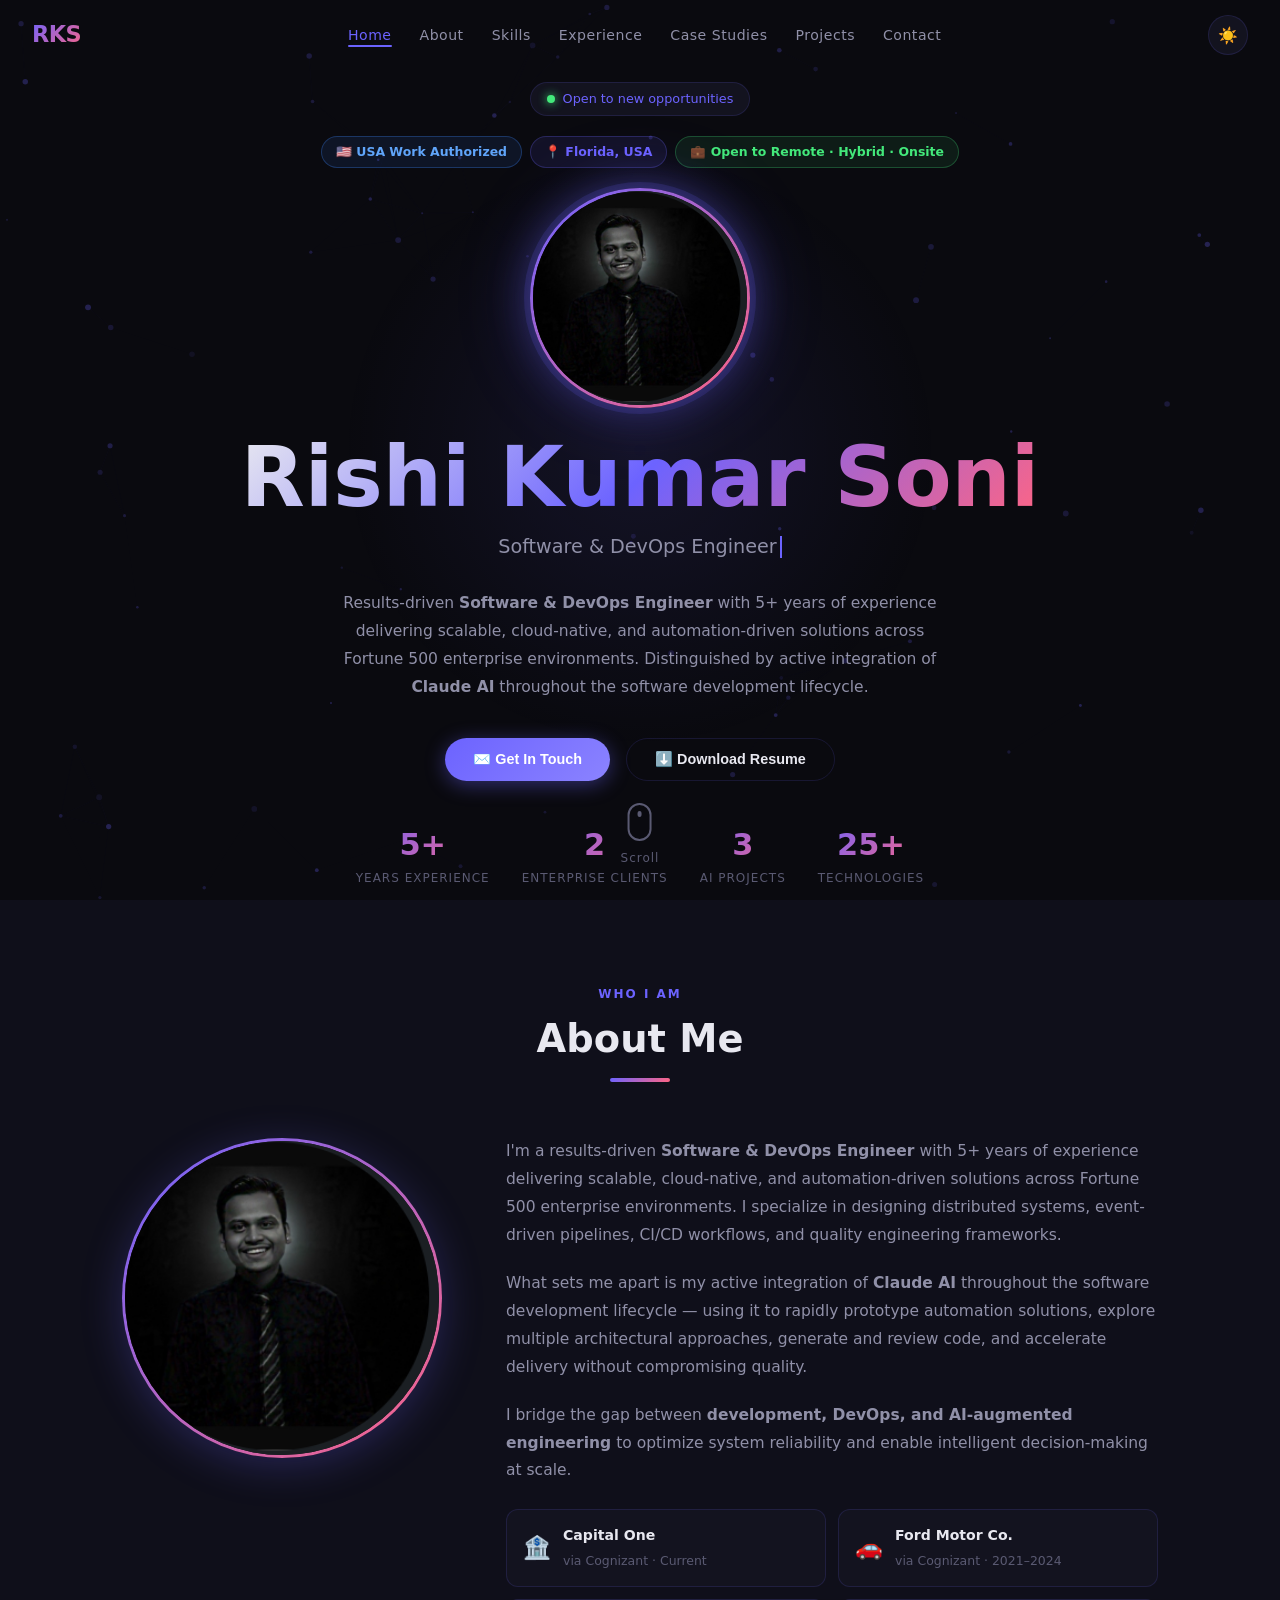
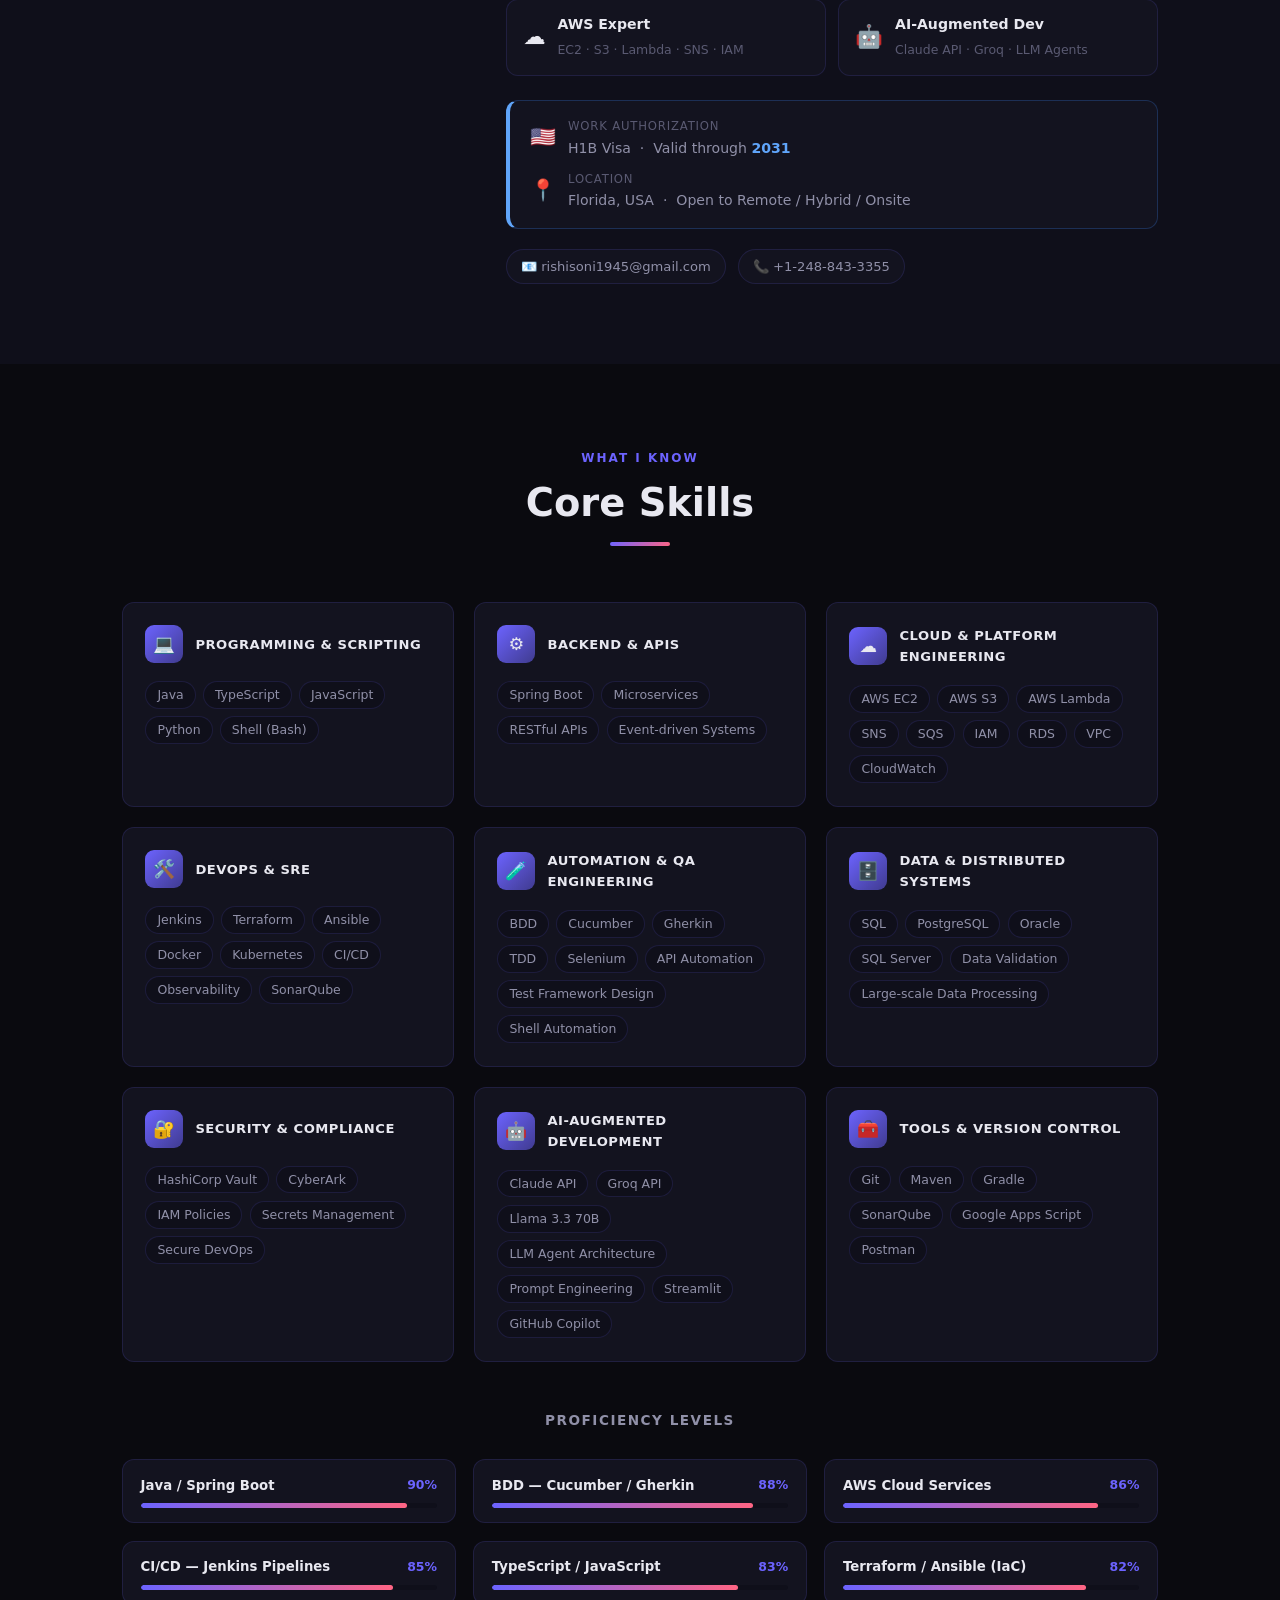
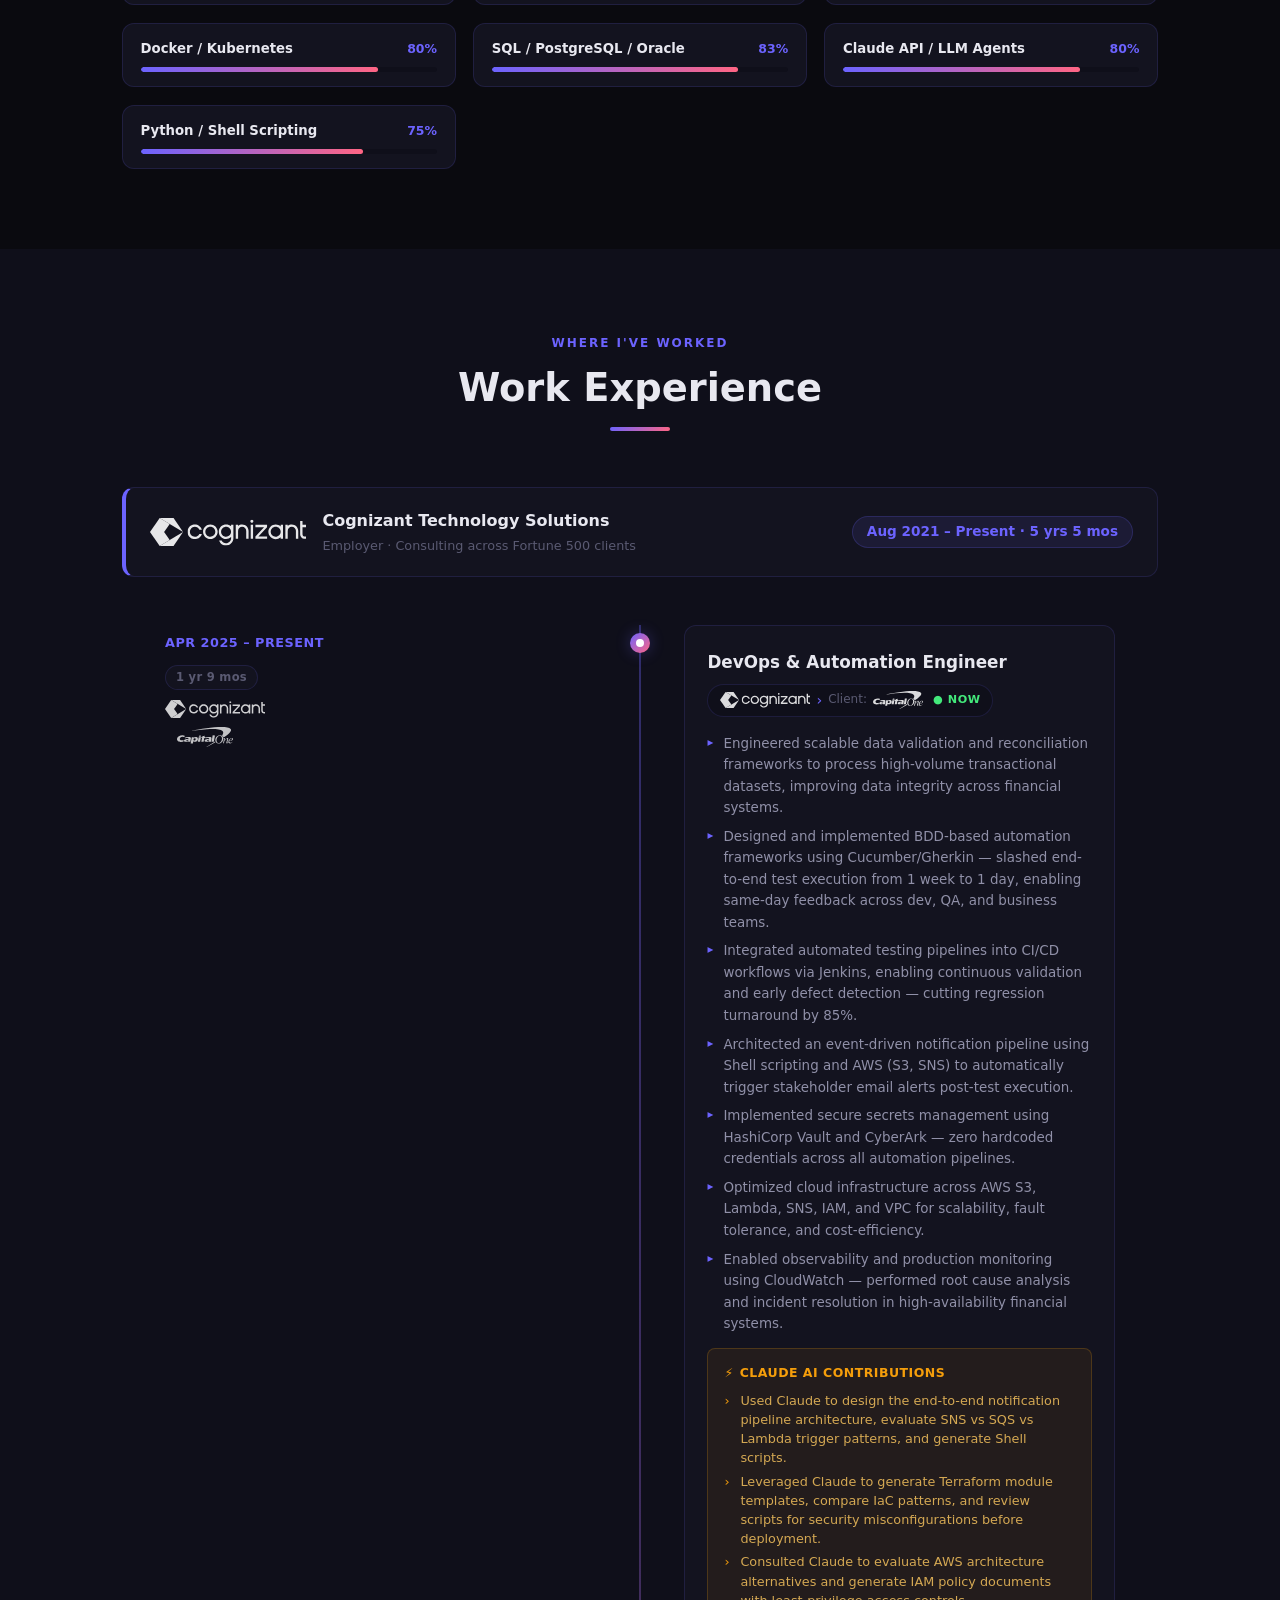
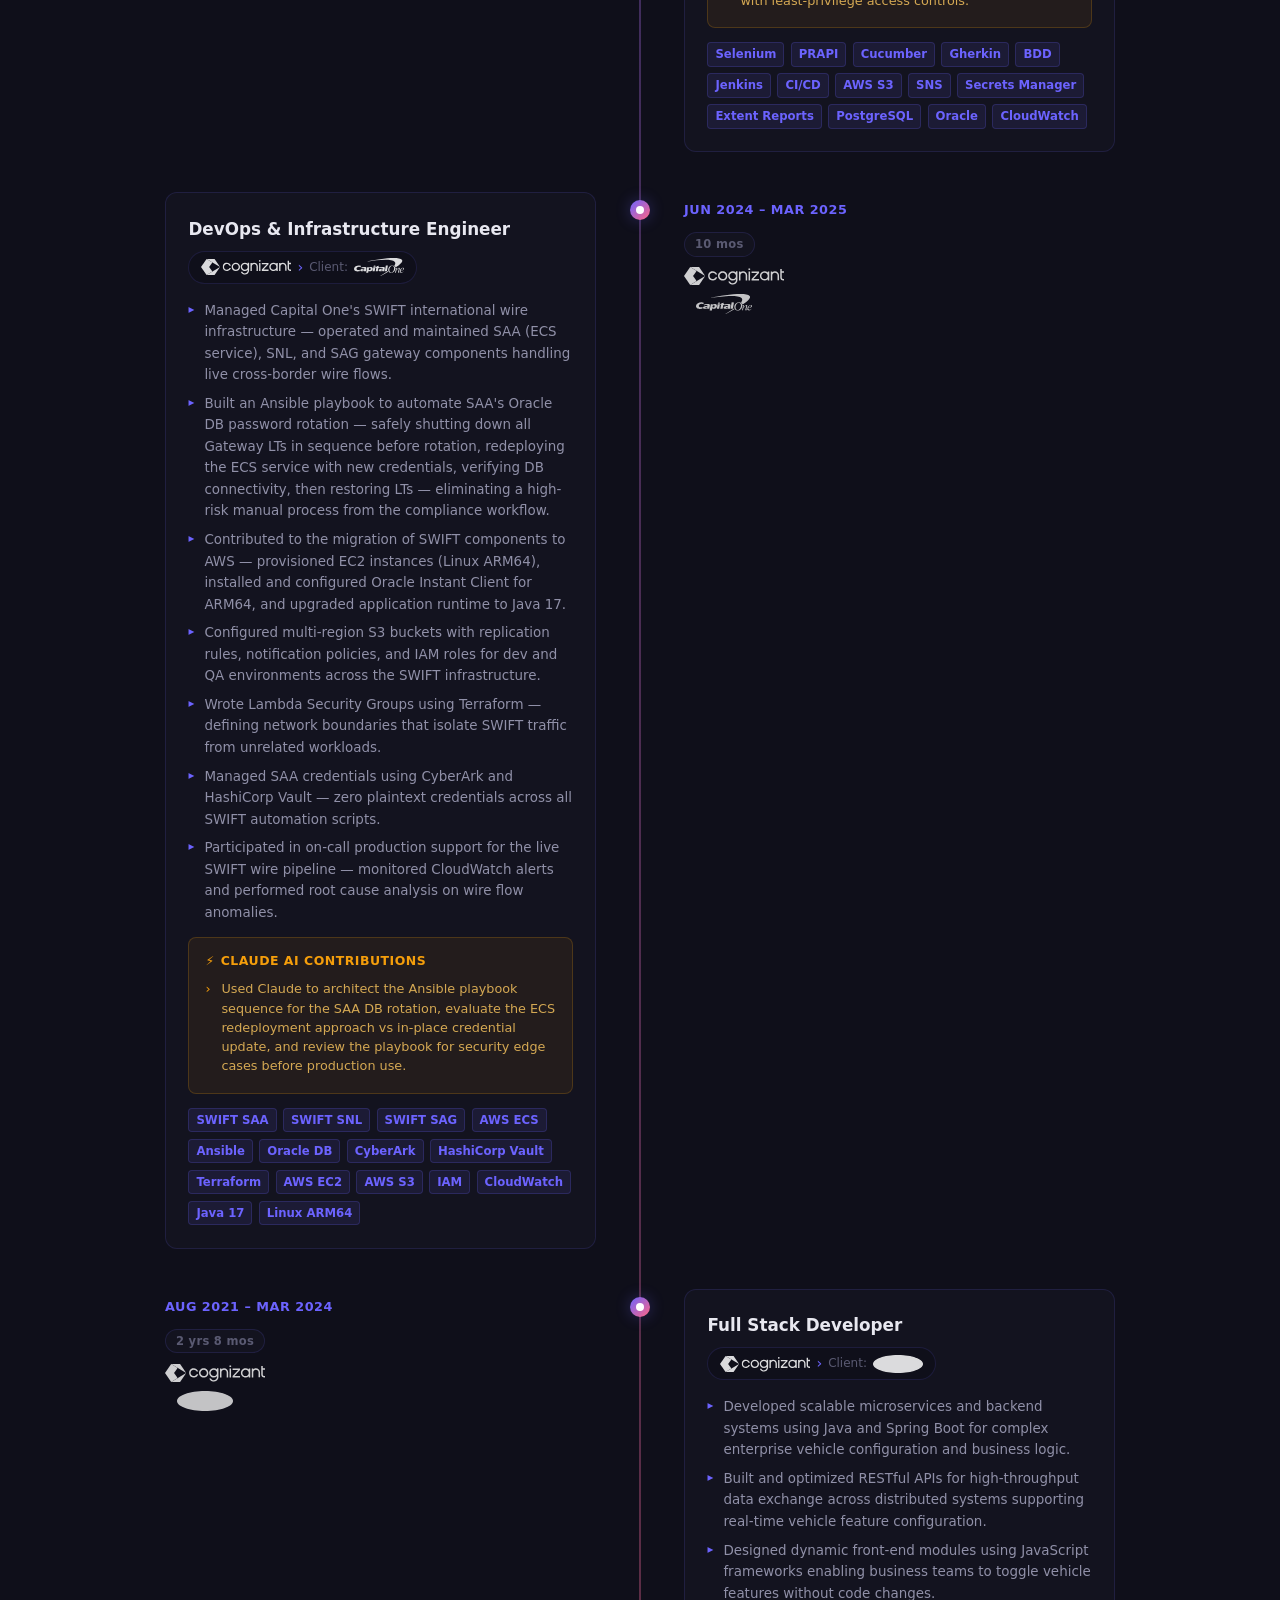
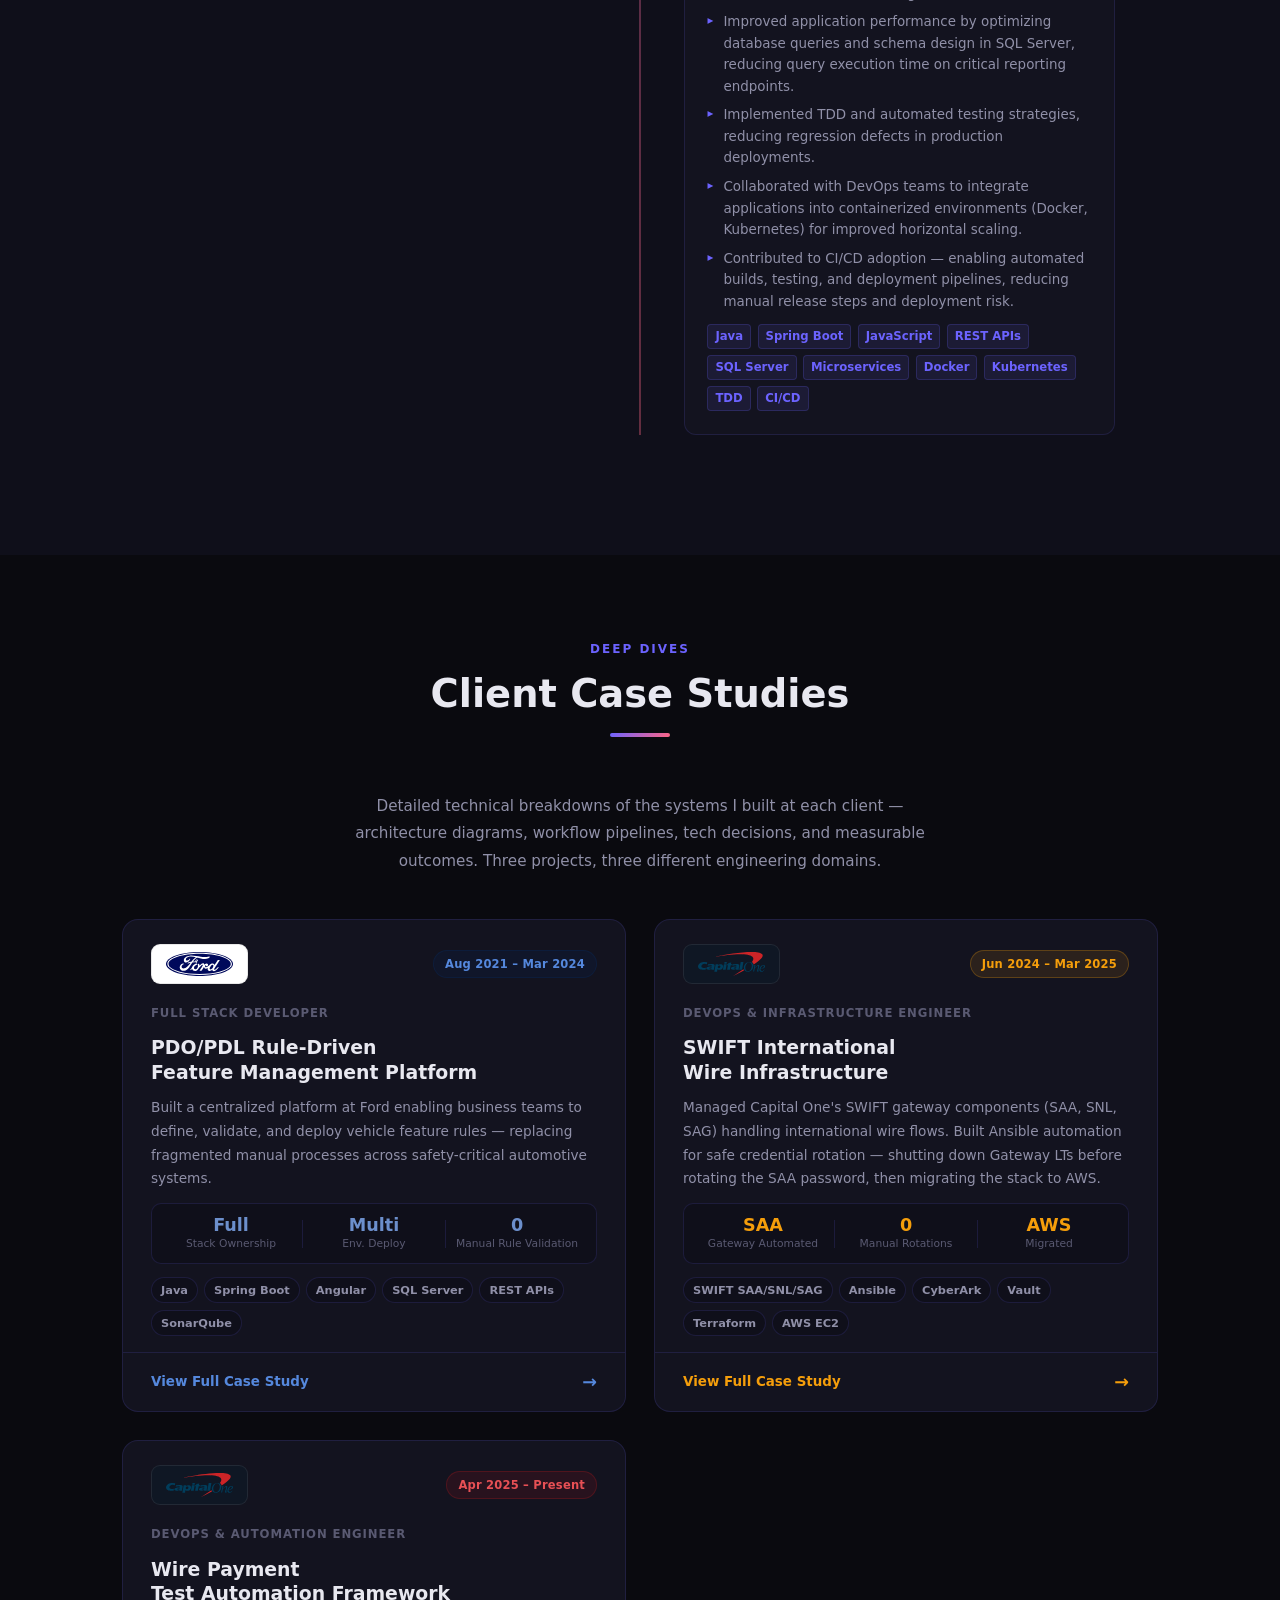
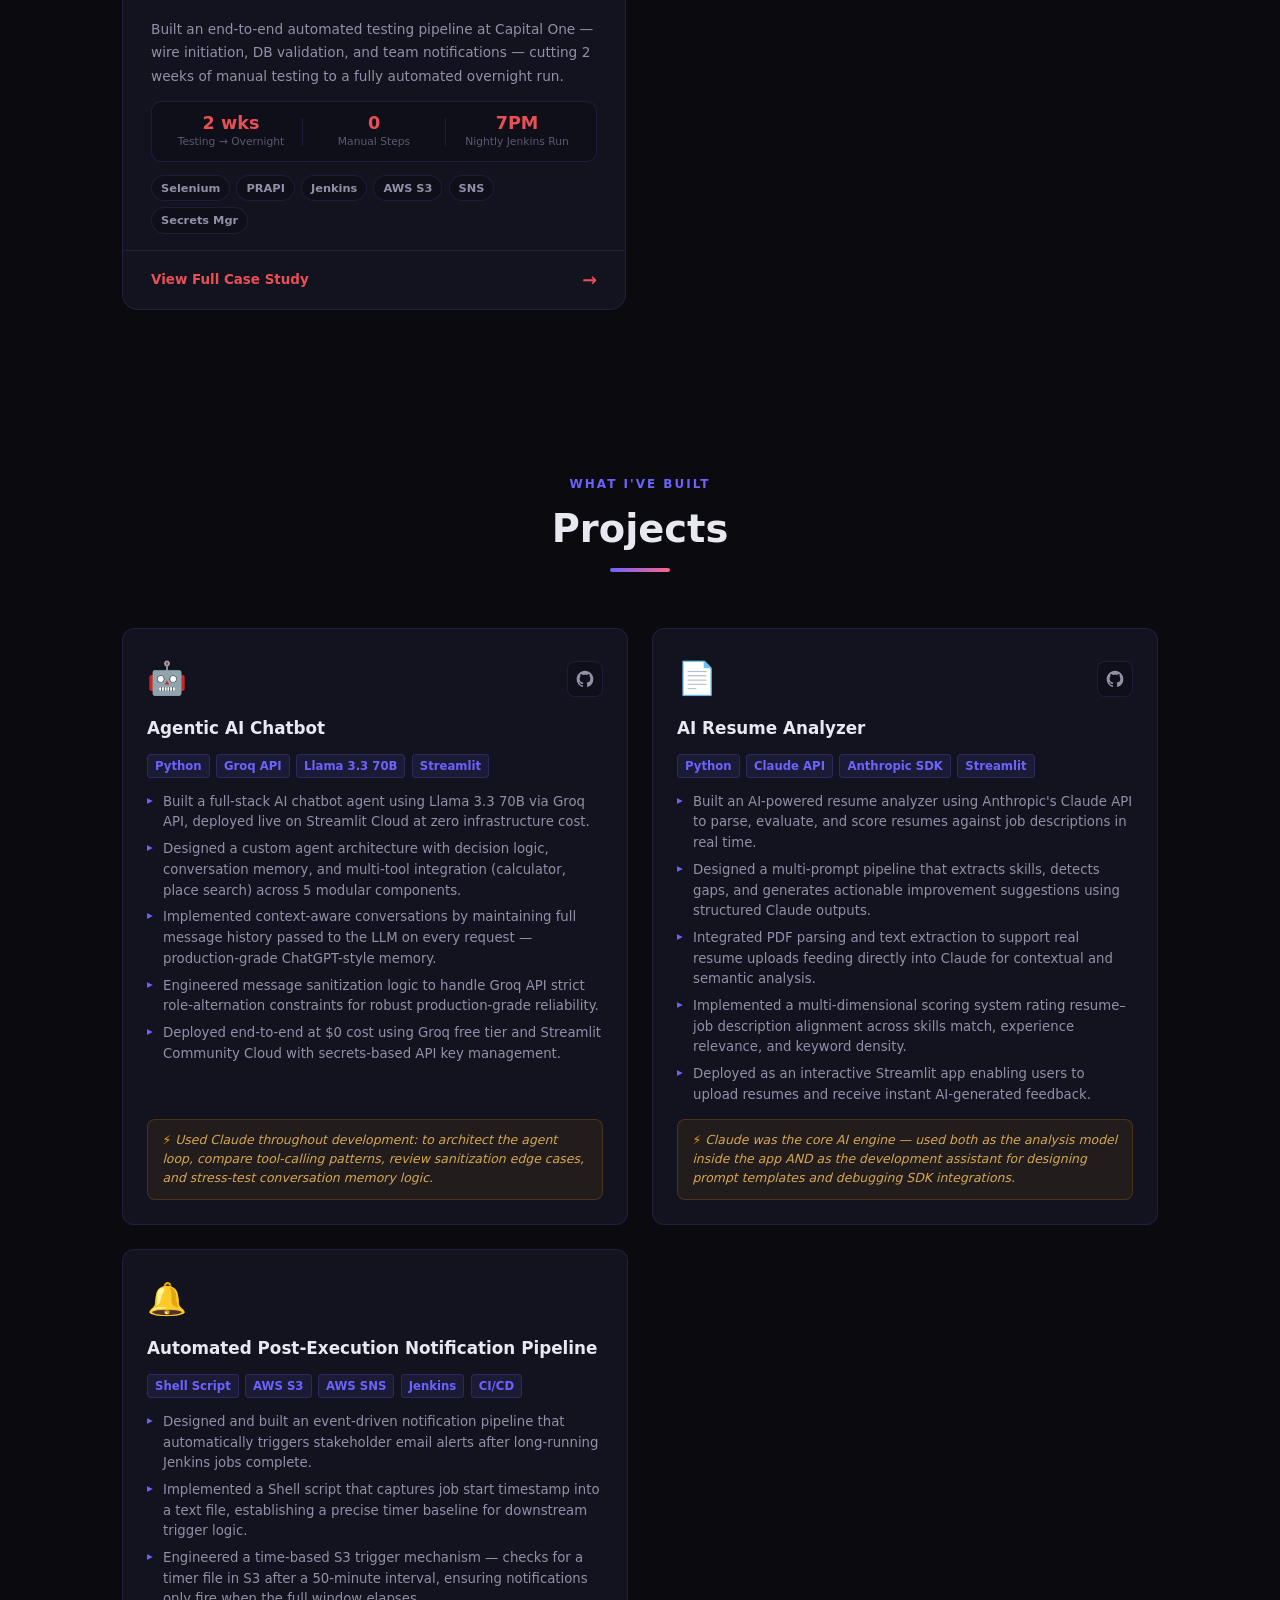
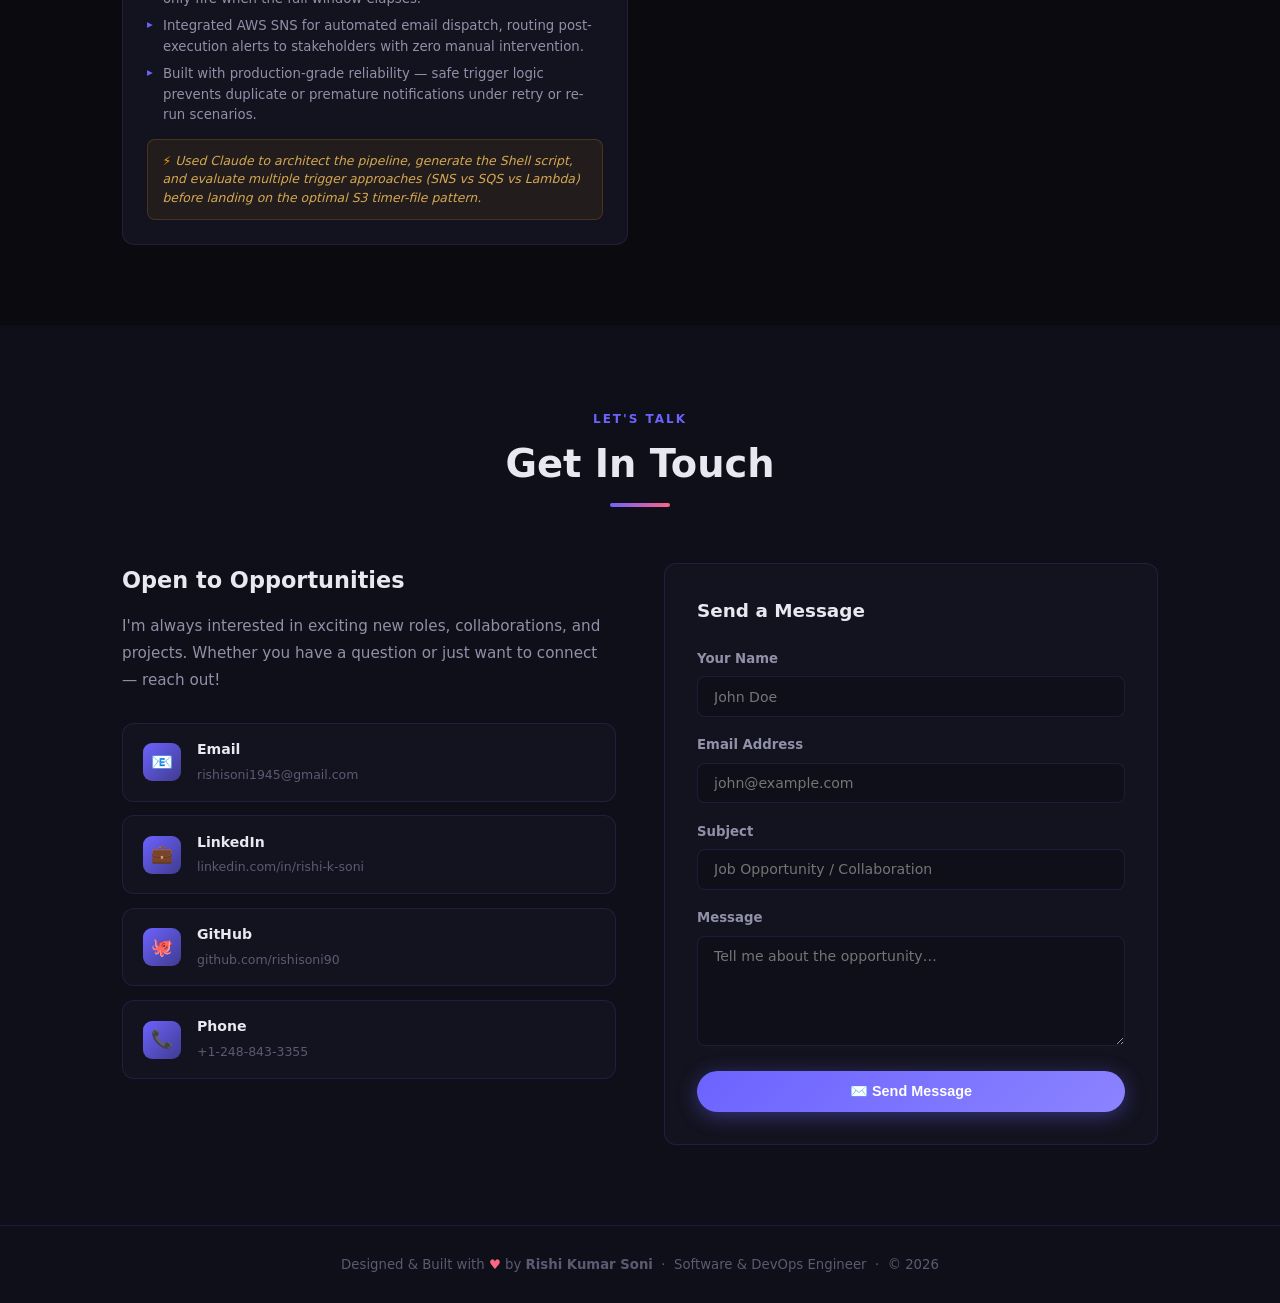
==== index.html @ af22d42f "Update index.html" ====
<!DOCTYPE html>
<html lang="en" data-theme="dark">
<head>
  <meta charset="UTF-8" />
  <meta name="viewport" content="width=device-width, initial-scale=1.0" />
  <meta name="description" content="Rishi Kumar Soni — Software & DevOps Engineer with 4+ years of experience in cloud, automation, and AI-augmented development." />
  <title>Rishi Kumar Soni | Software & DevOps Engineer</title>
  <link rel="stylesheet" href="styles.css" />
  <link rel="icon" href="data:image/svg+xml,<svg xmlns='http://www.w3.org/2000/svg' viewBox='0 0 100 100'><text y='.9em' font-size='90'>🚀</text></svg>" />
</head>
<body>

  <!-- ── PARTICLES ── -->
  <canvas id="particles-canvas"></canvas>

  <!-- ── NAVBAR ── -->
  <nav id="navbar">
    <div class="nav-logo" onclick="window.scrollTo({top:0,behavior:'smooth'})">RKS</div>

    <ul class="nav-links" id="nav-links">
      <li><a href="#hero">Home</a></li>
      <li><a href="#about">About</a></li>
      <li><a href="#skills">Skills</a></li>
      <li><a href="#experience">Experience</a></li>
      <li><a href="#case-studies">Case Studies</a></li>
      <li><a href="#projects">Projects</a></li>
      <li><a href="#contact">Contact</a></li>
    </ul>

    <div class="nav-actions">
      <button class="theme-toggle" id="theme-toggle" aria-label="Toggle theme">☀️</button>
      <button class="hamburger" id="hamburger" aria-label="Menu">
        <span></span><span></span><span></span>
      </button>
    </div>
  </nav>

  <!-- ── HERO ── -->
  <section id="hero">
    <div class="hero-bg-glow"></div>
    <div class="hero-content">
      <div class="hero-badge">
        <span class="dot"></span>
        Open to new opportunities
      </div>

      <div class="hero-meta-pills">
        <span class="meta-pill meta-pill--visa">🇺🇸 USA Work Authorized</span>
        <span class="meta-pill meta-pill--location">📍 Florida, USA</span>
        <span class="meta-pill meta-pill--work">💼 Open to Remote · Hybrid · Onsite</span>
      </div>

      <!-- Profile Photo -->
      <div class="hero-photo-wrap">
        <img src="profile.png" alt="Rishi Kumar Soni" class="hero-photo" />
      </div>

      <h1 class="hero-name">Rishi Kumar Soni</h1>

      <p class="hero-title">
        <span id="typed-text"></span><span class="typed-cursor"></span>
      </p>

      <p class="hero-desc">
        Results-driven <strong>Software &amp; DevOps Engineer</strong> with <span class="exp-years"></span>+ years of experience delivering
        scalable, cloud-native, and automation-driven solutions across Fortune 500 enterprise environments.
        Distinguished by active integration of <strong>Claude AI</strong> throughout the software development lifecycle.
      </p>

      <div class="hero-cta">
        <button class="btn btn-primary" onclick="document.getElementById('contact').scrollIntoView({behavior:'smooth'})">
          ✉️ Get In Touch
        </button>
        <button class="btn btn-outline" onclick="downloadResume()">
          ⬇️ Download Resume
        </button>
      </div>

      <div class="hero-stats">
        <div class="stat-item">
          <div class="stat-number" id="stat-years" data-suffix="+">0+</div>
          <div class="stat-label">Years Experience</div>
        </div>
        <div class="stat-item">
          <div class="stat-number" data-target="2" data-suffix="">0</div>
          <div class="stat-label">Enterprise Clients</div>
        </div>
        <div class="stat-item">
          <div class="stat-number" data-target="3" data-suffix="">0</div>
          <div class="stat-label">AI Projects</div>
        </div>
        <div class="stat-item">
          <div class="stat-number" data-target="25" data-suffix="+">0+</div>
          <div class="stat-label">Technologies</div>
        </div>
      </div>
    </div>

    <div class="scroll-indicator">
      <div class="mouse"></div>
      <span>Scroll</span>
    </div>
  </section>

  <!-- ── ABOUT ── -->
  <section id="about">
    <div class="container">
      <div class="section-header reveal">
        <span class="section-tag">Who I Am</span>
        <h2 class="section-title">About Me</h2>
        <div class="section-line"></div>
      </div>

      <div class="about-grid">
        <div class="about-avatar reveal-left">
          <div class="about-photo-wrap">
            <img src="profile.png" alt="Rishi Kumar Soni" class="about-photo" />
          </div>
        </div>

        <div class="about-text reveal-right">
          <p>
            I'm a results-driven <strong>Software &amp; DevOps Engineer</strong> with <span class="exp-years"></span>+ years of experience
            delivering scalable, cloud-native, and automation-driven solutions across Fortune 500 enterprise
            environments. I specialize in designing distributed systems, event-driven pipelines, CI/CD workflows,
            and quality engineering frameworks.
          </p>
          <p>
            What sets me apart is my active integration of <strong>Claude AI</strong> throughout the software
            development lifecycle — using it to rapidly prototype automation solutions, explore multiple
            architectural approaches, generate and review code, and accelerate delivery without compromising quality.
          </p>
          <p>
            I bridge the gap between <strong>development, DevOps, and AI-augmented engineering</strong> to
            optimize system reliability and enable intelligent decision-making at scale.
          </p>

          <div class="about-highlights">
            <div class="highlight-card">
              <span class="highlight-icon">🏦</span>
              <div class="highlight-text">
                <strong>Capital One</strong>
                <span>via Cognizant · Current</span>
              </div>
            </div>
            <div class="highlight-card">
              <span class="highlight-icon">🚗</span>
              <div class="highlight-text">
                <strong>Ford Motor Co.</strong>
                <span>via Cognizant · 2021–2024</span>
              </div>
            </div>
            <div class="highlight-card">
              <span class="highlight-icon">☁️</span>
              <div class="highlight-text">
                <strong>AWS Expert</strong>
                <span>EC2 · S3 · Lambda · SNS · IAM</span>
              </div>
            </div>
            <div class="highlight-card">
              <span class="highlight-icon">🤖</span>
              <div class="highlight-text">
                <strong>AI-Augmented Dev</strong>
                <span>Claude API · Groq · LLM Agents</span>
              </div>
            </div>
          </div>

          <div class="about-visa-bar">
            <div class="visa-item">
              <span class="visa-icon">🇺🇸</span>
              <div>
                <div class="visa-label">Work Authorization</div>
                <div class="visa-value">H1B Visa &nbsp;·&nbsp; Valid through <strong>2031</strong></div>
              </div>
            </div>
            <div class="visa-item">
              <span class="visa-icon">📍</span>
              <div>
                <div class="visa-label">Location</div>
                <div class="visa-value">Florida, USA &nbsp;·&nbsp; Open to Remote / Hybrid / Onsite</div>
              </div>
            </div>
          </div>

          <div class="contact-quick">
            <a href="mailto:rishisoni1945@gmail.com" class="contact-pill">📧 rishisoni1945@gmail.com</a>
            <a href="tel:+12488433355" class="contact-pill">📞 +1-248-843-3355</a>
          </div>
        </div>
      </div>
    </div>
  </section>

  <!-- ── SKILLS ── -->
  <section id="skills">
    <div class="container">
      <div class="section-header reveal">
        <span class="section-tag">What I Know</span>
        <h2 class="section-title">Core Skills</h2>
        <div class="section-line"></div>
      </div>

      <div class="skills-grid" id="skills-grid"></div>

      <div class="proficiency-section">
        <p class="proficiency-title reveal">Proficiency Levels</p>
        <div class="proficiency-grid" id="proficiency-grid"></div>
      </div>
    </div>
  </section>

  <!-- ── EXPERIENCE ── -->
  <section id="experience">
    <div class="container">
      <div class="section-header reveal">
        <span class="section-tag">Where I've Worked</span>
        <h2 class="section-title">Work Experience</h2>
        <div class="section-line"></div>
      </div>

      <div class="cognizant-banner reveal">
        <div class="cognizant-logo-area">
          <img src="logo-cognizant.svg" alt="Cognizant" class="cognizant-logo-img" />
          <div>
            <div class="cognizant-name">Cognizant Technology Solutions</div>
            <div class="cognizant-sub">Employer · Consulting across Fortune 500 clients</div>
          </div>
        </div>
        <div class="cognizant-tenure" id="cognizant-tenure">Apr 2021 – Present</div>
      </div>

      <div class="timeline" id="timeline"></div>
    </div>
  </section>

  <!-- ── CASE STUDIES ── -->
  <section id="case-studies">
    <div class="container">
      <div class="section-header reveal">
        <span class="section-tag">Deep Dives</span>
        <h2 class="section-title">Client Case Studies</h2>
        <div class="section-line"></div>
      </div>
      <p class="case-studies-intro reveal">
        Detailed technical breakdowns of the systems I built at each client — architecture diagrams, workflow pipelines, tech decisions, and measurable outcomes. Three projects, three different engineering domains.
      </p>

      <div class="case-studies-grid case-studies-grid--three">

        <!-- ── FORD CARD ── -->
        <a href="ford-detail.html" class="case-study-card case-study-card--ford reveal-left" target="_blank" rel="noopener">
          <div class="cs-card-glow"></div>

          <div class="cs-card-top">
            <div class="cs-logo-pill cs-logo-pill--light">
              <img src="logo-ford.svg" alt="Ford Motor Company" />
            </div>
            <span class="cs-badge cs-badge--ford">Aug 2021 – Mar 2024</span>
          </div>

          <div class="cs-card-body">
            <div class="cs-role">Full Stack Developer</div>
            <h3 class="cs-title">PDO/PDL Rule-Driven<br>Feature Management Platform</h3>
            <p class="cs-desc">
              Built a centralized platform at Ford enabling business teams to define, validate, and deploy vehicle feature rules — replacing fragmented manual processes across safety-critical automotive systems.
            </p>

            <div class="cs-impact-row">
              <div class="cs-impact-cell">
                <span class="cs-impact-num">Full</span>
                <span class="cs-impact-lbl">Stack Ownership</span>
              </div>
              <div class="cs-impact-divider"></div>
              <div class="cs-impact-cell">
                <span class="cs-impact-num">Multi</span>
                <span class="cs-impact-lbl">Env. Deploy</span>
              </div>
              <div class="cs-impact-divider"></div>
              <div class="cs-impact-cell">
                <span class="cs-impact-num">0</span>
                <span class="cs-impact-lbl">Manual Rule Validation</span>
              </div>
            </div>

            <div class="cs-tags">
              <span class="cs-tag">Java</span>
              <span class="cs-tag">Spring Boot</span>
              <span class="cs-tag">Angular</span>
              <span class="cs-tag">SQL Server</span>
              <span class="cs-tag">REST APIs</span>
              <span class="cs-tag">SonarQube</span>
            </div>
          </div>

          <div class="cs-cta">
            <span>View Full Case Study</span>
            <span class="cs-arrow">→</span>
          </div>
        </a>

        <!-- ── CAPITAL ONE SWIFT CARD ── -->
        <a href="swift-detail.html" class="case-study-card case-study-card--swift reveal" target="_blank" rel="noopener">
          <div class="cs-card-glow"></div>

          <div class="cs-card-top">
            <div class="cs-logo-pill cs-logo-pill--dark">
              <img src="logo-capitalone.svg" alt="Capital One" />
            </div>
            <span class="cs-badge cs-badge--swift">Jun 2024 – Mar 2025</span>
          </div>

          <div class="cs-card-body">
            <div class="cs-role">DevOps &amp; Infrastructure Engineer</div>
            <h3 class="cs-title">SWIFT International<br>Wire Infrastructure</h3>
            <p class="cs-desc">
              Managed Capital One's SWIFT gateway components (SAA, SNL, SAG) handling international wire flows. Built Ansible automation for safe credential rotation — shutting down Gateway LTs before rotating the SAA password, then migrating the stack to AWS.
            </p>

            <div class="cs-impact-row">
              <div class="cs-impact-cell">
                <span class="cs-impact-num cs-impact-num--swift">SAA</span>
                <span class="cs-impact-lbl">Gateway Automated</span>
              </div>
              <div class="cs-impact-divider"></div>
              <div class="cs-impact-cell">
                <span class="cs-impact-num cs-impact-num--swift">0</span>
                <span class="cs-impact-lbl">Manual Rotations</span>
              </div>
              <div class="cs-impact-divider"></div>
              <div class="cs-impact-cell">
                <span class="cs-impact-num cs-impact-num--swift">AWS</span>
                <span class="cs-impact-lbl">Migrated</span>
              </div>
            </div>

            <div class="cs-tags">
              <span class="cs-tag">SWIFT SAA/SNL/SAG</span>
              <span class="cs-tag">Ansible</span>
              <span class="cs-tag">CyberArk</span>
              <span class="cs-tag">Vault</span>
              <span class="cs-tag">Terraform</span>
              <span class="cs-tag">AWS EC2</span>
            </div>
          </div>

          <div class="cs-cta">
            <span>View Full Case Study</span>
            <span class="cs-arrow">→</span>
          </div>
        </a>

        <!-- ── CAPITAL ONE AUTOMATION CARD ── -->
        <a href="capitalone-detail.html" class="case-study-card case-study-card--c1 reveal-right" target="_blank" rel="noopener">
          <div class="cs-card-glow"></div>

          <div class="cs-card-top">
            <div class="cs-logo-pill cs-logo-pill--dark">
              <img src="logo-capitalone.svg" alt="Capital One" />
            </div>
            <span class="cs-badge cs-badge--c1">Apr 2025 – Present</span>
          </div>

          <div class="cs-card-body">
            <div class="cs-role">DevOps &amp; Automation Engineer</div>
            <h3 class="cs-title">Wire Payment<br>Test Automation Framework</h3>
            <p class="cs-desc">
              Built an end-to-end automated testing pipeline at Capital One — wire initiation, DB validation, and team notifications — cutting 2 weeks of manual testing to a fully automated overnight run.
            </p>

            <div class="cs-impact-row">
              <div class="cs-impact-cell">
                <span class="cs-impact-num cs-impact-num--c1">2 wks</span>
                <span class="cs-impact-lbl">Testing → Overnight</span>
              </div>
              <div class="cs-impact-divider"></div>
              <div class="cs-impact-cell">
                <span class="cs-impact-num cs-impact-num--c1">0</span>
                <span class="cs-impact-lbl">Manual Steps</span>
              </div>
              <div class="cs-impact-divider"></div>
              <div class="cs-impact-cell">
                <span class="cs-impact-num cs-impact-num--c1">7PM</span>
                <span class="cs-impact-lbl">Nightly Jenkins Run</span>
              </div>
            </div>

            <div class="cs-tags">
              <span class="cs-tag">Selenium</span>
              <span class="cs-tag">PRAPI</span>
              <span class="cs-tag">Jenkins</span>
              <span class="cs-tag">AWS S3</span>
              <span class="cs-tag">SNS</span>
              <span class="cs-tag">Secrets Mgr</span>
            </div>
          </div>

          <div class="cs-cta">
            <span>View Full Case Study</span>
            <span class="cs-arrow">→</span>
          </div>
        </a>

      </div>
    </div>
  </section>

  <!-- ── PROJECTS ── -->
  <section id="projects">
    <div class="container">
      <div class="section-header reveal">
        <span class="section-tag">What I've Built</span>
        <h2 class="section-title">Projects</h2>
        <div class="section-line"></div>
      </div>

      <div class="projects-grid" id="projects-grid"></div>
    </div>
  </section>

  <!-- ── CONTACT ── -->
  <section id="contact">
    <div class="container">
      <div class="section-header reveal">
        <span class="section-tag">Let's Talk</span>
        <h2 class="section-title">Get In Touch</h2>
        <div class="section-line"></div>
      </div>

      <div class="contact-grid">
        <div class="contact-info reveal-left">
          <h3>Open to Opportunities</h3>
          <p>
            I'm always interested in exciting new roles, collaborations, and projects.
            Whether you have a question or just want to connect — reach out!
          </p>

          <div class="contact-links">
            <a class="contact-link" href="mailto:rishisoni1945@gmail.com">
              <div class="link-icon">📧</div>
              <div class="link-text">
                <strong>Email</strong>
                <span>rishisoni1945@gmail.com</span>
              </div>
            </a>
            <a class="contact-link" href="https://linkedin.com/in/rishi-k-soni" target="_blank" rel="noopener">
              <div class="link-icon">💼</div>
              <div class="link-text">
                <strong>LinkedIn</strong>
                <span>linkedin.com/in/rishi-k-soni</span>
              </div>
            </a>
            <a class="contact-link" href="https://github.com/rishisoni90" target="_blank" rel="noopener">
              <div class="link-icon">🐙</div>
              <div class="link-text">
                <strong>GitHub</strong>
                <span>github.com/rishisoni90</span>
              </div>
            </a>
            <a class="contact-link" href="tel:+12488433355">
              <div class="link-icon">📞</div>
              <div class="link-text">
                <strong>Phone</strong>
                <span>+1-248-843-3355</span>
              </div>
            </a>
          </div>
        </div>

        <div class="contact-form reveal-right">
          <h3>Send a Message</h3>
          <form id="contact-form" action="https://formspree.io/f/mojryjvz" method="POST" novalidate>
            <div class="form-group">
              <label for="name">Your Name</label>
              <input type="text" id="name" name="name" placeholder="John Doe" required />
            </div>
            <div class="form-group">
              <label for="email">Email Address</label>
              <input type="email" id="email" name="email" placeholder="john@example.com" required />
            </div>
            <div class="form-group">
              <label for="subject">Subject</label>
              <input type="text" id="subject" name="subject" placeholder="Job Opportunity / Collaboration" />
            </div>
            <div class="form-group">
              <label for="message">Message</label>
              <textarea id="message" name="message" placeholder="Tell me about the opportunity…" required></textarea>
            </div>
            <button type="submit" class="btn btn-primary form-submit">✉️ Send Message</button>
          </form>
        </div>
      </div>
    </div>
  </section>

  <!-- ── FOOTER ── -->
  <footer>
    <p>
      Designed &amp; Built with <span class="heart">♥</span> by <strong>Rishi Kumar Soni</strong>
      &nbsp;·&nbsp; Software &amp; DevOps Engineer &nbsp;·&nbsp; &copy; <span id="footer-year"></span>
    </p>
  </footer>

  <!-- ── BACK TO TOP ── -->
  <button class="back-top" aria-label="Back to top">↑</button>

  <!-- ── TOAST ── -->
  <div class="toast" id="toast">✅ Message sent! I'll get back to you soon.</div>

  <script src="script.js"></script>
</body>
</html>
---- styles.css ----
/* ===== CSS VARIABLES & RESET ===== */
:root {
  --bg-primary: #0a0a0f;
  --bg-secondary: #0f0f1a;
  --bg-card: #13131f;
  --bg-card-hover: #1a1a2e;
  --accent: #6c63ff;
  --accent-2: #ff6584;
  --accent-3: #43e97b;
  --accent-ai: #f59e0b;
  --text-primary: #e8e8f0;
  --text-secondary: #9090a8;
  --text-muted: #5a5a72;
  --border: rgba(108, 99, 255, 0.15);
  --glow: rgba(108, 99, 255, 0.3);
  --nav-height: 70px;
  --transition: 0.3s cubic-bezier(0.4, 0, 0.2, 1);
  --radius: 12px;
}

[data-theme="light"] {
  --bg-primary: #f0f0f8;
  --bg-secondary: #e8e8f5;
  --bg-card: #ffffff;
  --bg-card-hover: #f5f5ff;
  --text-primary: #1a1a2e;
  --text-secondary: #4a4a6a;
  --text-muted: #8a8aaa;
  --border: rgba(108, 99, 255, 0.2);
  --glow: rgba(108, 99, 255, 0.15);
}

*, *::before, *::after {
  margin: 0;
  padding: 0;
  box-sizing: border-box;
}

html {
  scroll-behavior: smooth;
  scrollbar-width: thin;
  scrollbar-color: var(--accent) var(--bg-secondary);
}

::-webkit-scrollbar { width: 6px; }
::-webkit-scrollbar-track { background: var(--bg-secondary); }
::-webkit-scrollbar-thumb { background: var(--accent); border-radius: 3px; }

body {
  font-family: 'Segoe UI', system-ui, -apple-system, sans-serif;
  background: var(--bg-primary);
  color: var(--text-primary);
  line-height: 1.6;
  overflow-x: hidden;
  transition: background var(--transition), color var(--transition);
}

/* ===== CANVAS PARTICLES ===== */
#particles-canvas {
  position: fixed;
  top: 0; left: 0;
  width: 100%; height: 100%;
  pointer-events: none;
  z-index: 0;
  opacity: 0.4;
}

/* ===== NAVBAR ===== */
nav {
  position: fixed;
  top: 0; left: 0; right: 0;
  height: var(--nav-height);
  z-index: 1000;
  padding: 0 2rem;
  display: flex;
  align-items: center;
  justify-content: space-between;
  transition: all var(--transition);
}

nav.scrolled {
  background: rgba(10, 10, 15, 0.92);
  backdrop-filter: blur(20px);
  border-bottom: 1px solid var(--border);
  box-shadow: 0 4px 30px rgba(0,0,0,0.3);
}

[data-theme="light"] nav.scrolled {
  background: rgba(240, 240, 248, 0.92);
}

.nav-logo {
  font-size: 1.4rem;
  font-weight: 800;
  background: linear-gradient(135deg, var(--accent), var(--accent-2));
  -webkit-background-clip: text;
  -webkit-text-fill-color: transparent;
  background-clip: text;
  letter-spacing: -0.5px;
  cursor: pointer;
}

.nav-links {
  display: flex;
  list-style: none;
  gap: 1.75rem;
  align-items: center;
}

.nav-links a {
  color: var(--text-secondary);
  text-decoration: none;
  font-size: 0.88rem;
  font-weight: 500;
  letter-spacing: 0.5px;
  transition: color var(--transition);
  position: relative;
}

.nav-links a::after {
  content: '';
  position: absolute;
  bottom: -4px; left: 0;
  width: 0; height: 2px;
  background: var(--accent);
  transition: width var(--transition);
  border-radius: 2px;
}

.nav-links a:hover, .nav-links a.active { color: var(--accent); }
.nav-links a:hover::after, .nav-links a.active::after { width: 100%; }

.nav-actions {
  display: flex;
  align-items: center;
  gap: 1rem;
}

.theme-toggle {
  background: var(--bg-card);
  border: 1px solid var(--border);
  color: var(--text-primary);
  width: 40px; height: 40px;
  border-radius: 50%;
  cursor: pointer;
  font-size: 1rem;
  display: flex;
  align-items: center;
  justify-content: center;
  transition: all var(--transition);
}

.theme-toggle:hover {
  background: var(--accent);
  border-color: var(--accent);
  transform: rotate(20deg) scale(1.1);
}

.hamburger {
  display: none;
  flex-direction: column;
  gap: 5px;
  cursor: pointer;
  padding: 4px;
}

.hamburger span {
  display: block;
  width: 24px; height: 2px;
  background: var(--text-primary);
  border-radius: 2px;
  transition: all var(--transition);
}

.hamburger.active span:nth-child(1) { transform: rotate(45deg) translate(5px, 5px); }
.hamburger.active span:nth-child(2) { opacity: 0; }
.hamburger.active span:nth-child(3) { transform: rotate(-45deg) translate(5px, -5px); }

/* ===== HERO ===== */
#hero {
  min-height: 100vh;
  display: flex;
  align-items: center;
  justify-content: center;
  position: relative;
  z-index: 1;
  padding: 0 2rem;
  overflow: hidden;
}

.hero-bg-glow {
  position: absolute;
  width: 600px; height: 600px;
  background: radial-gradient(circle, rgba(108,99,255,0.1) 0%, transparent 70%);
  top: 50%; left: 50%;
  transform: translate(-50%, -50%);
  pointer-events: none;
}

.hero-content {
  text-align: center;
  max-width: 820px;
  position: relative;
  z-index: 2;
  padding-top: var(--nav-height);
}

/* ── Hero Meta Pills (H1B, Location, Work type) ── */
.hero-meta-pills {
  display: flex;
  flex-wrap: wrap;
  justify-content: center;
  gap: 0.5rem;
  margin-bottom: 1.25rem;
  animation: fadeInUp 0.8s ease 0.2s both;
}

.meta-pill {
  display: inline-flex;
  align-items: center;
  gap: 6px;
  border-radius: 50px;
  padding: 5px 14px;
  font-size: 0.78rem;
  font-weight: 600;
  border: 1px solid;
}

.meta-pill--visa {
  background: rgba(59, 130, 246, 0.1);
  border-color: rgba(59, 130, 246, 0.3);
  color: #60a5fa;
}

.meta-pill--location {
  background: rgba(108, 99, 255, 0.1);
  border-color: rgba(108, 99, 255, 0.25);
  color: var(--accent);
}

.meta-pill--work {
  background: rgba(67, 233, 123, 0.08);
  border-color: rgba(67, 233, 123, 0.25);
  color: var(--accent-3);
}

/* ── Profile Photo in Hero ── */
.hero-photo-wrap {
  display: flex;
  justify-content: center;
  margin-bottom: 1.5rem;
  animation: fadeInDown 0.7s ease 0.1s both;
}

.hero-photo {
  width: 220px;
  height: 220px;
  border-radius: 50%;
  object-fit: cover;
  object-position: center top;
  border: 3px solid transparent;
  background: linear-gradient(var(--bg-primary), var(--bg-primary)) padding-box,
              linear-gradient(135deg, var(--accent), var(--accent-2)) border-box;
  box-shadow: 0 0 0 6px rgba(108,99,255,0.15), 0 0 40px rgba(108,99,255,0.4), 0 0 80px rgba(108,99,255,0.2), 0 8px 32px rgba(0,0,0,0.4);
  transition: transform var(--transition), box-shadow var(--transition);
}

.hero-photo:hover {
  transform: scale(1.05);
  box-shadow: 0 0 0 6px rgba(108,99,255,0.25), 0 0 60px rgba(108,99,255,0.6), 0 0 100px rgba(108,99,255,0.3), 0 12px 40px rgba(0,0,0,0.5);
}

.hero-badge {
  display: inline-flex;
  align-items: center;
  gap: 8px;
  background: var(--bg-card);
  border: 1px solid var(--border);
  border-radius: 50px;
  padding: 6px 16px;
  font-size: 0.8rem;
  color: var(--accent);
  margin-bottom: 1.25rem;
  animation: fadeInDown 0.6s ease both;
}

.hero-badge .dot {
  width: 8px; height: 8px;
  border-radius: 50%;
  background: var(--accent-3);
  box-shadow: 0 0 10px var(--accent-3);
  animation: pulse 2s infinite;
}

@keyframes pulse {
  0%, 100% { transform: scale(1); opacity: 1; }
  50% { transform: scale(1.3); opacity: 0.7; }
}

.hero-name {
  font-size: clamp(2.8rem, 6.5vw, 5.5rem);
  font-weight: 900;
  line-height: 1.1;
  margin-bottom: 0.5rem;
  background: linear-gradient(135deg, var(--text-primary) 0%, var(--accent) 50%, var(--accent-2) 100%);
  -webkit-background-clip: text;
  -webkit-text-fill-color: transparent;
  background-clip: text;
  animation: fadeInUp 0.8s ease 0.3s both;
}

.hero-title {
  font-size: clamp(0.95rem, 2.2vw, 1.2rem);
  color: var(--text-secondary);
  margin-bottom: 1.25rem;
  height: 2em;
  animation: fadeInUp 0.8s ease 0.5s both;
}

.typed-cursor {
  display: inline-block;
  width: 2px;
  height: 1.1em;
  background: var(--accent);
  margin-left: 3px;
  vertical-align: middle;
  animation: blink 1s step-end infinite;
}

@keyframes blink { 0%, 100% { opacity: 1; } 50% { opacity: 0; } }

.hero-desc {
  font-size: 0.97rem;
  color: var(--text-secondary);
  max-width: 600px;
  margin: 0 auto 2.25rem;
  line-height: 1.8;
  animation: fadeInUp 0.8s ease 0.7s both;
}

.hero-cta {
  display: flex;
  gap: 1rem;
  justify-content: center;
  flex-wrap: wrap;
  animation: fadeInUp 0.8s ease 0.9s both;
}

.btn {
  padding: 0.75rem 1.75rem;
  border-radius: 50px;
  font-size: 0.9rem;
  font-weight: 600;
  cursor: pointer;
  transition: all var(--transition);
  text-decoration: none;
  display: inline-flex;
  align-items: center;
  gap: 8px;
  border: none;
}

.btn-primary {
  background: linear-gradient(135deg, var(--accent), #8b83ff);
  color: #fff;
  box-shadow: 0 4px 20px rgba(108,99,255,0.4);
}

.btn-primary:hover {
  transform: translateY(-2px);
  box-shadow: 0 8px 30px rgba(108,99,255,0.5);
}

.btn-outline {
  background: transparent;
  color: var(--text-primary);
  border: 1px solid var(--border);
}

.btn-outline:hover {
  background: var(--bg-card);
  border-color: var(--accent);
  color: var(--accent);
  transform: translateY(-2px);
}

.hero-stats {
  display: flex;
  gap: 2rem;
  justify-content: center;
  margin-top: 2.5rem;
  flex-wrap: wrap;
  animation: fadeInUp 0.8s ease 1.1s both;
}

.stat-item { text-align: center; }

.stat-number {
  font-size: 1.9rem;
  font-weight: 900;
  background: linear-gradient(135deg, var(--accent), var(--accent-2));
  -webkit-background-clip: text;
  -webkit-text-fill-color: transparent;
  background-clip: text;
}

.stat-label {
  font-size: 0.75rem;
  color: var(--text-muted);
  text-transform: uppercase;
  letter-spacing: 1px;
}

.scroll-indicator {
  position: absolute;
  bottom: 2rem;
  left: 50%;
  transform: translateX(-50%);
  display: flex;
  flex-direction: column;
  align-items: center;
  gap: 8px;
  color: var(--text-muted);
  font-size: 0.75rem;
  letter-spacing: 1px;
  animation: fadeIn 1s ease 1.5s both;
}

.scroll-indicator .mouse {
  width: 24px; height: 38px;
  border: 2px solid var(--text-muted);
  border-radius: 12px;
  position: relative;
}

.scroll-indicator .mouse::after {
  content: '';
  position: absolute;
  top: 6px; left: 50%;
  transform: translateX(-50%);
  width: 4px; height: 6px;
  background: var(--text-muted);
  border-radius: 2px;
  animation: scrollDown 2s infinite;
}

@keyframes scrollDown {
  0% { top: 6px; opacity: 1; }
  100% { top: 20px; opacity: 0; }
}

/* ===== SECTIONS ===== */
section {
  position: relative;
  z-index: 1;
  padding: 5rem 0;
}

.container {
  max-width: 1100px;
  margin: 0 auto;
  padding: 0 2rem;
}

.section-header {
  text-align: center;
  margin-bottom: 3.5rem;
}

.section-tag {
  display: inline-block;
  font-size: 0.75rem;
  font-weight: 700;
  letter-spacing: 2px;
  text-transform: uppercase;
  color: var(--accent);
  margin-bottom: 0.75rem;
}

.section-title {
  font-size: clamp(1.8rem, 4vw, 2.4rem);
  font-weight: 800;
  line-height: 1.2;
  margin-bottom: 1rem;
}

.section-line {
  width: 60px; height: 4px;
  background: linear-gradient(135deg, var(--accent), var(--accent-2));
  border-radius: 2px;
  margin: 0 auto;
}

/* ===== ABOUT ===== */
#about { background: var(--bg-secondary); }

.about-grid {
  display: grid;
  grid-template-columns: auto 1fr;
  gap: 4rem;
  align-items: start;
}

/* About section photo */
.about-photo-wrap {
  display: flex;
  justify-content: center;
  align-items: flex-start;
}

.about-photo {
  width: 320px;
  height: 320px;
  border-radius: 50%;
  object-fit: cover;
  object-position: center top;
  border: 3px solid transparent;
  background: linear-gradient(var(--bg-secondary), var(--bg-secondary)) padding-box,
              linear-gradient(135deg, var(--accent), var(--accent-2)) border-box;
  box-shadow: 0 8px 40px rgba(108,99,255,0.25);
  display: block;
}

.about-text p {
  color: var(--text-secondary);
  margin-bottom: 1.25rem;
  font-size: 0.97rem;
  line-height: 1.8;
}

.about-highlights {
  display: grid;
  grid-template-columns: 1fr 1fr;
  gap: 0.75rem;
  margin-top: 1.5rem;
  margin-bottom: 1.5rem;
}

.highlight-card {
  background: var(--bg-card);
  border: 1px solid var(--border);
  border-radius: var(--radius);
  padding: 0.85rem 1rem;
  display: flex;
  align-items: center;
  gap: 0.75rem;
  transition: all var(--transition);
}

.highlight-card:hover {
  border-color: var(--accent);
  transform: translateY(-2px);
  box-shadow: 0 4px 20px var(--glow);
}

.highlight-icon { font-size: 1.4rem; }

.highlight-text strong {
  display: block;
  font-size: 0.88rem;
  color: var(--text-primary);
}

.highlight-text span {
  font-size: 0.78rem;
  color: var(--text-muted);
}

/* H1B / Visa / Location bar in About */
.about-visa-bar {
  display: flex;
  flex-direction: column;
  gap: 0.65rem;
  background: var(--bg-card);
  border: 1px solid rgba(59, 130, 246, 0.25);
  border-left: 4px solid #60a5fa;
  border-radius: var(--radius);
  padding: 1rem 1.25rem;
  margin: 1.25rem 0;
}

.visa-item {
  display: flex;
  align-items: center;
  gap: 0.75rem;
}

.visa-icon { font-size: 1.3rem; flex-shrink: 0; }

.visa-label {
  font-size: 0.73rem;
  text-transform: uppercase;
  letter-spacing: 0.8px;
  color: var(--text-muted);
  margin-bottom: 1px;
}

.visa-value {
  font-size: 0.88rem;
  color: var(--text-secondary);
}

.visa-value strong { color: #60a5fa; }

/* Quick contact pills in About */
.contact-quick {
  display: flex;
  flex-wrap: wrap;
  gap: 0.75rem;
}

.contact-pill {
  background: var(--bg-card);
  border: 1px solid var(--border);
  border-radius: 50px;
  padding: 6px 14px;
  font-size: 0.82rem;
  color: var(--text-secondary);
  text-decoration: none;
  transition: all var(--transition);
}

.contact-pill:hover {
  border-color: var(--accent);
  color: var(--accent);
  background: rgba(108,99,255,0.07);
}

/* ===== SKILLS ===== */
#skills { background: var(--bg-primary); }

.skills-grid {
  display: grid;
  grid-template-columns: repeat(auto-fit, minmax(300px, 1fr));
  gap: 1.25rem;
  margin-bottom: 3rem;
}

.skill-category {
  background: var(--bg-card);
  border: 1px solid var(--border);
  border-radius: var(--radius);
  padding: 1.4rem;
  transition: all var(--transition);
}

.skill-category:hover {
  border-color: var(--accent);
  box-shadow: 0 8px 30px var(--glow);
  transform: translateY(-4px);
}

.skill-cat-header {
  display: flex;
  align-items: center;
  gap: 0.75rem;
  margin-bottom: 1.1rem;
}

.skill-cat-icon {
  width: 38px; height: 38px;
  border-radius: 9px;
  background: linear-gradient(135deg, var(--accent), rgba(108,99,255,0.5));
  display: flex;
  align-items: center;
  justify-content: center;
  font-size: 1.1rem;
  flex-shrink: 0;
}

.skill-cat-name {
  font-size: 0.82rem;
  font-weight: 700;
  color: var(--text-primary);
  text-transform: uppercase;
  letter-spacing: 0.5px;
}

.skill-tags {
  display: flex;
  flex-wrap: wrap;
  gap: 0.45rem;
}

.skill-tag {
  background: var(--bg-secondary);
  border: 1px solid var(--border);
  border-radius: 20px;
  padding: 3px 11px;
  font-size: 0.78rem;
  color: var(--text-secondary);
  transition: all var(--transition);
  cursor: default;
}

.skill-tag:hover {
  background: var(--accent);
  border-color: var(--accent);
  color: #fff;
  transform: scale(1.05);
}

/* Proficiency bars */
.proficiency-section { margin-top: 2rem; }

.proficiency-title {
  font-size: 0.85rem;
  font-weight: 700;
  color: var(--text-secondary);
  text-align: center;
  margin-bottom: 1.75rem;
  text-transform: uppercase;
  letter-spacing: 1.5px;
}

.proficiency-grid {
  display: grid;
  grid-template-columns: repeat(auto-fit, minmax(280px, 1fr));
  gap: 1.1rem;
}

.skill-bar-item {
  background: var(--bg-card);
  border: 1px solid var(--border);
  border-radius: var(--radius);
  padding: 0.9rem 1.1rem;
}

.skill-bar-header {
  display: flex;
  justify-content: space-between;
  align-items: center;
  margin-bottom: 0.45rem;
}

.skill-bar-name { font-size: 0.83rem; font-weight: 600; color: var(--text-primary); }
.skill-bar-pct  { font-size: 0.78rem; color: var(--accent); font-weight: 700; }

.skill-bar-track {
  height: 5px;
  background: var(--bg-secondary);
  border-radius: 3px;
  overflow: hidden;
}

.skill-bar-fill {
  height: 100%;
  border-radius: 3px;
  background: linear-gradient(90deg, var(--accent), var(--accent-2));
  width: 0%;
  transition: width 1.2s cubic-bezier(0.4, 0, 0.2, 1);
}

/* ===== EXPERIENCE ===== */
#experience { background: var(--bg-secondary); }

/* Cognizant banner */
.cognizant-banner {
  background: var(--bg-card);
  border: 1px solid var(--border);
  border-left: 4px solid var(--accent);
  border-radius: var(--radius);
  padding: 1.25rem 1.5rem;
  display: flex;
  align-items: center;
  justify-content: space-between;
  flex-wrap: wrap;
  gap: 1rem;
  margin-bottom: 3rem;
}

.cognizant-logo-area {
  display: flex;
  align-items: center;
  gap: 1rem;
}

.cognizant-logo-img {
  height: 28px;
  width: auto;
  object-fit: contain;
  filter: brightness(0) invert(1);
  opacity: 0.9;
}

[data-theme="light"] .cognizant-logo-img {
  filter: none;
  opacity: 1;
}

.cognizant-name {
  font-size: 1rem;
  font-weight: 700;
  color: var(--text-primary);
}

.cognizant-sub {
  font-size: 0.8rem;
  color: var(--text-muted);
  margin-top: 2px;
}

.cognizant-tenure {
  font-size: 0.85rem;
  color: var(--accent);
  font-weight: 600;
  background: rgba(108,99,255,0.1);
  border: 1px solid rgba(108,99,255,0.2);
  border-radius: 20px;
  padding: 4px 14px;
}

/* Timeline */
.timeline {
  position: relative;
  max-width: 950px;
  margin: 0 auto;
}

.timeline::before {
  content: '';
  position: absolute;
  left: 50%;
  transform: translateX(-50%);
  top: 0; bottom: 0;
  width: 2px;
  background: linear-gradient(to bottom, var(--accent), var(--accent-2));
  opacity: 0.35;
}

.timeline-item {
  display: grid;
  grid-template-columns: 1fr 56px 1fr;
  gap: 1rem;
  align-items: start;
  margin-bottom: 2.5rem;
  position: relative;
}

.timeline-dot {
  display: flex;
  flex-direction: column;
  align-items: center;
  padding-top: 0.5rem;
}

.dot-outer {
  width: 20px; height: 20px;
  border-radius: 50%;
  background: linear-gradient(135deg, var(--accent), var(--accent-2));
  box-shadow: 0 0 15px var(--glow);
  display: flex;
  align-items: center;
  justify-content: center;
}

.dot-inner {
  width: 8px; height: 8px;
  border-radius: 50%;
  background: #fff;
}

.timeline-meta { padding-top: 0.5rem; }

.timeline-period {
  font-size: 0.8rem;
  color: var(--accent);
  font-weight: 700;
  text-transform: uppercase;
  letter-spacing: 0.5px;
  margin-bottom: 0.6rem;
}

.timeline-duration {
  display: inline-block;
  font-size: 0.72rem;
  font-weight: 600;
  color: var(--text-muted);
  background: var(--bg-card);
  border: 1px solid var(--border);
  border-radius: 20px;
  padding: 2px 10px;
  margin-bottom: 0.6rem;
  letter-spacing: 0.3px;
}

.timeline-meta-logos {
  display: flex;
  flex-direction: column;
  gap: 8px;
}

.meta-logo {
  height: 20px;
  width: auto;
  object-fit: contain;
  display: block;
}

.meta-logo--employer {
  filter: brightness(0) invert(1);
  opacity: 0.8;
  max-width: 100px;
}

[data-theme="light"] .meta-logo--employer {
  filter: none;
  opacity: 1;
}

.meta-logo--client {
  filter: brightness(0) invert(1);
  opacity: 0.75;
  max-width: 80px;
}

[data-theme="light"] .meta-logo--client {
  filter: none;
  opacity: 1;
}

.timeline-content {
  background: var(--bg-card);
  border: 1px solid var(--border);
  border-radius: var(--radius);
  padding: 1.4rem;
  transition: all var(--transition);
}

.timeline-content:hover {
  border-color: var(--accent);
  box-shadow: 0 8px 30px var(--glow);
  transform: translateY(-2px);
}

.timeline-role {
  font-size: 1.05rem;
  font-weight: 700;
  color: var(--text-primary);
  margin-bottom: 0.5rem;
}

/* Employer → Client badge */
.employer-client-badge {
  display: inline-flex;
  align-items: center;
  gap: 6px;
  background: var(--bg-secondary);
  border: 1px solid var(--border);
  border-radius: 20px;
  padding: 4px 12px;
  font-size: 0.78rem;
  margin-bottom: 1rem;
  flex-wrap: wrap;
}

.badge-logo {
  height: 18px;
  width: auto;
  object-fit: contain;
  display: inline-block;
  vertical-align: middle;
}

.badge-logo--employer {
  /* Cognizant — dark navy logo, invert on dark theme */
  filter: brightness(0) invert(1);
  opacity: 0.85;
  max-width: 90px;
}

[data-theme="light"] .badge-logo--employer {
  filter: none;
  opacity: 1;
}

.badge-logo--client {
  /* Capital One / Ford — keep colour */
  max-width: 80px;
  filter: brightness(0) invert(1);
  opacity: 0.85;
}

[data-theme="light"] .badge-logo--client {
  filter: none;
  opacity: 1;
}

.client-label {
  color: var(--text-muted);
  font-size: 0.75rem;
}

.client-arrow {
  color: var(--accent);
  font-size: 0.9rem;
}

.current-badge {
  color: var(--accent-3);
  font-size: 0.7rem;
  font-weight: 700;
  letter-spacing: 0.5px;
  margin-left: 4px;
}

.timeline-bullets {
  list-style: none;
  display: flex;
  flex-direction: column;
  gap: 0.45rem;
  margin-bottom: 0.75rem;
}

.timeline-bullets li {
  font-size: 0.84rem;
  color: var(--text-secondary);
  line-height: 1.6;
  padding-left: 1rem;
  position: relative;
}

.timeline-bullets li::before {
  content: '▸';
  position: absolute;
  left: 0;
  color: var(--accent);
  font-size: 0.73rem;
}

/* Claude AI notes */
.ai-notes {
  background: rgba(245, 158, 11, 0.07);
  border: 1px solid rgba(245, 158, 11, 0.2);
  border-radius: 8px;
  padding: 0.85rem 1rem;
  margin: 0.85rem 0;
}

.ai-notes-header {
  font-size: 0.78rem;
  font-weight: 700;
  color: var(--accent-ai);
  text-transform: uppercase;
  letter-spacing: 0.5px;
  margin-bottom: 0.5rem;
  display: flex;
  align-items: center;
  gap: 6px;
}

.ai-note-item {
  font-size: 0.8rem;
  color: #d4a853;
  line-height: 1.5;
  padding-left: 1rem;
  position: relative;
  margin-bottom: 4px;
}

.ai-note-item::before {
  content: '›';
  position: absolute;
  left: 0;
  color: var(--accent-ai);
}

.ai-icon { color: var(--accent-ai); }

.timeline-tech-tags {
  display: flex;
  flex-wrap: wrap;
  gap: 0.4rem;
  margin-top: 0.75rem;
}

.tech-tag {
  background: rgba(108,99,255,0.1);
  border: 1px solid rgba(108,99,255,0.2);
  color: var(--accent);
  border-radius: 4px;
  padding: 2px 7px;
  font-size: 0.73rem;
  font-weight: 600;
}

/* ===== PROJECTS ===== */
#projects { background: var(--bg-primary); }

.projects-grid {
  display: grid;
  grid-template-columns: repeat(auto-fit, minmax(340px, 1fr));
  gap: 1.5rem;
}

.project-card {
  background: var(--bg-card);
  border: 1px solid var(--border);
  border-radius: var(--radius);
  padding: 1.5rem;
  display: flex;
  flex-direction: column;
  gap: 0.85rem;
  transition: all var(--transition);
}

.project-card:hover {
  border-color: var(--accent);
  box-shadow: 0 10px 40px var(--glow);
  transform: translateY(-5px);
}

.project-card-header {
  display: flex;
  align-items: center;
  justify-content: space-between;
}

.project-icon { font-size: 2rem; }

.project-links {
  display: flex;
  gap: 0.5rem;
  align-items: center;
}

.project-link {
  display: flex;
  align-items: center;
  justify-content: center;
  width: 36px; height: 36px;
  border-radius: 8px;
  background: var(--bg-secondary);
  border: 1px solid var(--border);
  color: var(--text-secondary);
  text-decoration: none;
  transition: all var(--transition);
}

.project-link:hover {
  background: var(--accent);
  border-color: var(--accent);
  color: #fff;
  transform: translateY(-2px);
}

.project-title {
  font-size: 1.05rem;
  font-weight: 700;
  color: var(--text-primary);
  line-height: 1.3;
}

.project-tech-tags {
  display: flex;
  flex-wrap: wrap;
  gap: 0.4rem;
}

.project-bullets {
  list-style: none;
  display: flex;
  flex-direction: column;
  gap: 0.4rem;
  flex: 1;
}

.project-bullets li {
  font-size: 0.83rem;
  color: var(--text-secondary);
  line-height: 1.55;
  padding-left: 1rem;
  position: relative;
}

.project-bullets li::before {
  content: '▸';
  position: absolute;
  left: 0;
  color: var(--accent);
  font-size: 0.72rem;
}

.project-ai-note {
  background: rgba(245, 158, 11, 0.07);
  border: 1px solid rgba(245, 158, 11, 0.18);
  border-radius: 8px;
  padding: 0.7rem 0.9rem;
  font-size: 0.78rem;
  color: #d4a853;
  line-height: 1.5;
}

/* ===== CONTACT ===== */
#contact { background: var(--bg-secondary); }

.contact-grid {
  display: grid;
  grid-template-columns: 1fr 1fr;
  gap: 3rem;
  align-items: start;
}

.contact-info h3 {
  font-size: 1.4rem;
  font-weight: 700;
  margin-bottom: 0.85rem;
}

.contact-info p {
  color: var(--text-secondary);
  line-height: 1.8;
  margin-bottom: 1.75rem;
  font-size: 0.95rem;
}

.contact-links {
  display: flex;
  flex-direction: column;
  gap: 0.85rem;
}

.contact-link {
  display: flex;
  align-items: center;
  gap: 1rem;
  background: var(--bg-card);
  border: 1px solid var(--border);
  border-radius: var(--radius);
  padding: 0.9rem 1.25rem;
  text-decoration: none;
  color: var(--text-primary);
  transition: all var(--transition);
}

.contact-link:hover {
  border-color: var(--accent);
  transform: translateX(4px);
  box-shadow: 0 4px 20px var(--glow);
}

.contact-link .link-icon {
  width: 38px; height: 38px;
  border-radius: 9px;
  background: linear-gradient(135deg, var(--accent), rgba(108,99,255,0.5));
  display: flex;
  align-items: center;
  justify-content: center;
  font-size: 1.1rem;
  flex-shrink: 0;
}

.link-text strong {
  display: block;
  font-size: 0.88rem;
}

.link-text span {
  font-size: 0.78rem;
  color: var(--text-muted);
}

.contact-form {
  background: var(--bg-card);
  border: 1px solid var(--border);
  border-radius: var(--radius);
  padding: 2rem;
}

.contact-form h3 {
  font-size: 1.15rem;
  font-weight: 700;
  margin-bottom: 1.4rem;
}

.form-group { margin-bottom: 1.1rem; }

.form-group label {
  display: block;
  font-size: 0.83rem;
  font-weight: 600;
  color: var(--text-secondary);
  margin-bottom: 0.45rem;
}

.form-group input,
.form-group textarea {
  width: 100%;
  background: var(--bg-secondary);
  border: 1px solid var(--border);
  border-radius: 8px;
  padding: 0.7rem 1rem;
  color: var(--text-primary);
  font-family: inherit;
  font-size: 0.88rem;
  transition: all var(--transition);
  outline: none;
  resize: vertical;
}

.form-group input:focus,
.form-group textarea:focus {
  border-color: var(--accent);
  box-shadow: 0 0 0 3px rgba(108,99,255,0.1);
}

.form-group textarea { min-height: 110px; }

.form-submit { width: 100%; justify-content: center; }

/* ===== TOAST ===== */
.toast {
  position: fixed;
  bottom: 2rem;
  right: 2rem;
  background: var(--bg-card);
  border: 1px solid var(--accent);
  border-radius: var(--radius);
  padding: 1rem 1.5rem;
  color: var(--text-primary);
  font-size: 0.88rem;
  z-index: 9999;
  transform: translateY(100px);
  opacity: 0;
  transition: all var(--transition);
  box-shadow: 0 8px 30px var(--glow);
}

.toast.show {
  transform: translateY(0);
  opacity: 1;
}

/* ===== FOOTER ===== */
footer {
  background: var(--bg-secondary);
  border-top: 1px solid var(--border);
  padding: 1.75rem 2rem;
  text-align: center;
  position: relative;
  z-index: 1;
}

footer p {
  color: var(--text-muted);
  font-size: 0.83rem;
}

footer .heart {
  color: var(--accent-2);
  display: inline-block;
  animation: heartbeat 1.5s ease infinite;
}

@keyframes heartbeat {
  0%, 100% { transform: scale(1); }
  50% { transform: scale(1.2); }
}

/* ===== ANIMATIONS ===== */
@keyframes fadeInDown {
  from { opacity: 0; transform: translateY(-20px); }
  to   { opacity: 1; transform: translateY(0); }
}

@keyframes fadeInUp {
  from { opacity: 0; transform: translateY(20px); }
  to   { opacity: 1; transform: translateY(0); }
}

@keyframes fadeIn {
  from { opacity: 0; }
  to   { opacity: 1; }
}

.reveal {
  opacity: 0;
  transform: translateY(28px);
  transition: opacity 0.6s ease, transform 0.6s ease;
}

.reveal.visible {
  opacity: 1;
  transform: translateY(0);
}

.reveal-left {
  opacity: 0;
  transform: translateX(-28px);
  transition: opacity 0.6s ease, transform 0.6s ease;
}

.reveal-left.visible {
  opacity: 1;
  transform: translateX(0);
}

.reveal-right {
  opacity: 0;
  transform: translateX(28px);
  transition: opacity 0.6s ease, transform 0.6s ease;
}

.reveal-right.visible {
  opacity: 1;
  transform: translateX(0);
}

/* ===== BACK TO TOP ===== */
.back-top {
  position: fixed;
  bottom: 2rem;
  left: 2rem;
  width: 44px; height: 44px;
  border-radius: 50%;
  background: var(--accent);
  color: #fff;
  border: none;
  cursor: pointer;
  font-size: 1.2rem;
  display: flex;
  align-items: center;
  justify-content: center;
  opacity: 0;
  transform: translateY(20px);
  transition: all var(--transition);
  z-index: 999;
  box-shadow: 0 4px 20px rgba(108,99,255,0.4);
}

.back-top.visible {
  opacity: 1;
  transform: translateY(0);
}

.back-top:hover {
  transform: translateY(-4px);
  box-shadow: 0 8px 30px rgba(108,99,255,0.5);
}

/* ===== MOBILE NAV ===== */
@media (max-width: 768px) {
  .hamburger { display: flex; }

  .nav-links {
    position: fixed;
    top: var(--nav-height);
    left: 0; right: 0;
    background: var(--bg-secondary);
    border-bottom: 1px solid var(--border);
    flex-direction: column;
    padding: 1.5rem 2rem;
    gap: 1.1rem;
    transform: translateY(-110%);
    opacity: 0;
    transition: all var(--transition);
    pointer-events: none;
    backdrop-filter: blur(20px);
    z-index: 999;
  }

  .nav-links.open {
    transform: translateY(0);
    opacity: 1;
    pointer-events: auto;
  }

  /* About */
  .about-grid {
    grid-template-columns: 1fr;
    gap: 2rem;
  }

  .about-photo { width: 200px; height: 200px; }

  .about-highlights { grid-template-columns: 1fr; }

  /* Timeline */
  .timeline::before { left: 18px; }

  .timeline-item {
    grid-template-columns: 1fr;
    padding-left: 46px;
  }

  .timeline-dot {
    position: absolute;
    left: 8px;
    top: 0.5rem;
  }

  .timeline-meta { order: -1; text-align: left !important; }

  /* Projects */
  .projects-grid { grid-template-columns: 1fr; }

  /* Contact */
  .contact-grid { grid-template-columns: 1fr; gap: 2rem; }

  .hero-photo { width: 160px; height: 160px; }
  .hero-stats { gap: 1.25rem; }
}

@media (max-width: 480px) {
  .hero-cta { flex-direction: column; align-items: center; }
  .btn { width: 100%; max-width: 280px; justify-content: center; }
  .contact-quick { flex-direction: column; }
}

/* ================================================
   CASE STUDIES SECTION
   ================================================ */
#case-studies {
  background: var(--bg-primary);
  position: relative;
}

.case-studies-intro {
  text-align: center;
  color: var(--text-secondary);
  font-size: 0.95rem;
  max-width: 580px;
  margin: 0 auto 2.75rem;
  line-height: 1.8;
}

.case-studies-grid {
  display: grid;
  grid-template-columns: 1fr 1fr;
  gap: 1.75rem;
}

/* ── Base card ── */
.case-study-card {
  position: relative;
  background: var(--bg-card);
  border: 1px solid var(--border);
  border-radius: 16px;
  overflow: hidden;
  text-decoration: none;
  color: var(--text-primary);
  display: flex;
  flex-direction: column;
  transition: transform 0.32s cubic-bezier(0.4,0,0.2,1),
              box-shadow  0.32s cubic-bezier(0.4,0,0.2,1),
              border-color 0.25s ease;
  cursor: pointer;
}

/* ── Hover glow layer (behind content) ── */
.cs-card-glow {
  position: absolute;
  inset: 0;
  opacity: 0;
  pointer-events: none;
  transition: opacity 0.3s ease;
  border-radius: 16px;
}
.case-study-card--ford  .cs-card-glow { background: radial-gradient(ellipse at 0% 0%, rgba(0,52,118,0.12) 0%, transparent 60%); }
.case-study-card--c1    .cs-card-glow { background: radial-gradient(ellipse at 0% 0%, rgba(212,23,30,0.10) 0%, transparent 60%); }
.case-study-card:hover  .cs-card-glow { opacity: 1; }

/* ── Ford hover ── */
.case-study-card--ford:hover {
  transform: translateY(-7px);
  border-color: rgba(0,52,118,0.55);
  box-shadow: 0 20px 50px rgba(0,52,118,0.22), 0 4px 16px rgba(0,0,0,0.35);
}
/* ── Capital One hover ── */
.case-study-card--c1:hover {
  transform: translateY(-7px);
  border-color: rgba(212,23,30,0.55);
  box-shadow: 0 20px 50px rgba(212,23,30,0.18), 0 4px 16px rgba(0,0,0,0.35);
}

.case-study-card--swift:hover {
  transform: translateY(-7px);
  border-color: rgba(245,158,11,0.5);
  box-shadow: 0 20px 50px rgba(245,158,11,0.12), 0 4px 16px rgba(0,0,0,0.35);
}

/* ── Top row: logo + badge ── */
.cs-card-top {
  display: flex;
  align-items: center;
  justify-content: space-between;
  padding: 1.5rem 1.75rem 0;
  position: relative;
  z-index: 1;
}

.cs-logo-pill {
  border-radius: 9px;
  padding: 7px 14px;
  border: 1px solid;
  display: inline-flex;
  align-items: center;
  transition: transform 0.2s ease;
}
.case-study-card:hover .cs-logo-pill { transform: scale(1.04); }

.cs-logo-pill--light {
  background: #fff;
  border-color: rgba(0,0,0,0.09);
}
.cs-logo-pill--dark {
  background: #0f1724;
  border-color: rgba(255,255,255,0.08);
}
.cs-logo-pill img {
  height: 24px;
  width: auto;
  display: block;
  object-fit: contain;
}

.cs-badge {
  font-size: 0.72rem;
  font-weight: 600;
  padding: 4px 11px;
  border-radius: 20px;
  letter-spacing: 0.2px;
  white-space: nowrap;
}
.cs-badge--ford {
  background: rgba(0,52,118,0.13);
  color: #5588dd;
  border: 1px solid rgba(0,52,118,0.22);
}
.cs-badge--c1 {
  background: rgba(212,23,30,0.11);
  color: #e85055;
  border: 1px solid rgba(212,23,30,0.22);
}

.cs-badge--swift {
  background: rgba(245,158,11,0.11);
  color: #f59e0b;
  border: 1px solid rgba(245,158,11,0.25);
}

/* ── Body ── */
.cs-card-body {
  flex: 1;
  padding: 1.25rem 1.75rem 1rem;
  position: relative;
  z-index: 1;
  display: flex;
  flex-direction: column;
  gap: 0.8rem;
}

.cs-role {
  font-size: 0.73rem;
  font-weight: 700;
  text-transform: uppercase;
  letter-spacing: 0.9px;
  color: var(--text-muted);
}

.cs-title {
  font-size: 1.18rem;
  font-weight: 800;
  line-height: 1.28;
  color: var(--text-primary);
  transition: color 0.2s ease;
}
.case-study-card--ford:hover  .cs-title { color: #6090d8; }
.case-study-card--c1:hover    .cs-title { color: #e85055; }
.case-study-card--swift:hover .cs-title { color: #f59e0b; }

.cs-desc {
  font-size: 0.855rem;
  color: var(--text-secondary);
  line-height: 1.72;
  margin: 0;
}

/* ── Impact strip ── */
.cs-impact-row {
  display: flex;
  align-items: center;
  background: var(--bg-secondary);
  border: 1px solid var(--border);
  border-radius: 10px;
  padding: 0.8rem 1rem;
  gap: 0;
}
.cs-impact-cell {
  flex: 1;
  display: flex;
  flex-direction: column;
  align-items: center;
  text-align: center;
  gap: 2px;
}
.cs-impact-num {
  font-size: 1.1rem;
  font-weight: 900;
  color: #6c8fcc;
  line-height: 1;
}
.cs-impact-num--c1 { color: #e85055; }
.cs-impact-num--swift { color: #f59e0b; }
.cs-impact-lbl {
  font-size: 0.67rem;
  color: var(--text-muted);
  line-height: 1.3;
}
.cs-impact-divider {
  width: 1px;
  height: 28px;
  background: var(--border);
  flex-shrink: 0;
  margin: 0 0.5rem;
}

/* ── Tech tags ── */
.cs-tags {
  display: flex;
  flex-wrap: wrap;
  gap: 0.38rem;
}
.cs-tag {
  font-size: 0.71rem;
  font-weight: 600;
  padding: 3px 9px;
  border-radius: 20px;
  background: var(--bg-secondary);
  color: var(--text-secondary);
  border: 1px solid var(--border);
  transition: border-color 0.2s, color 0.2s;
}
.case-study-card--ford:hover  .cs-tag { border-color: rgba(0,52,118,0.3); color: #7aaae8; }
.case-study-card--c1:hover   .cs-tag { border-color: rgba(212,23,30,0.3); color: #e87a7d; }
.case-study-card--swift:hover .cs-tag { border-color: rgba(245,158,11,0.3); color: #fbbf24; }

/* ── CTA footer row ── */
.cs-cta {
  position: relative;
  z-index: 1;
  display: flex;
  align-items: center;
  justify-content: space-between;
  padding: 0.95rem 1.75rem;
  border-top: 1px solid var(--border);
  font-size: 0.84rem;
  font-weight: 700;
  transition: background 0.2s;
}
.case-study-card--ford  .cs-cta { color: #5588dd; }
.case-study-card--c1   .cs-cta { color: #e85055; }
.case-study-card--swift .cs-cta { color: #f59e0b; }
.case-study-card:hover .cs-cta { background: rgba(255,255,255,0.025); }

.cs-arrow {
  font-size: 1.1rem;
  display: inline-block;
  transition: transform 0.25s cubic-bezier(0.4,0,0.2,1);
}
.case-study-card:hover .cs-arrow { transform: translateX(6px); }

/* ── Responsive ── */
@media (max-width: 768px) {
  .case-studies-grid,
  .case-studies-grid--three {
    grid-template-columns: 1fr;
  }
  .cs-title { font-size: 1.05rem; }
}
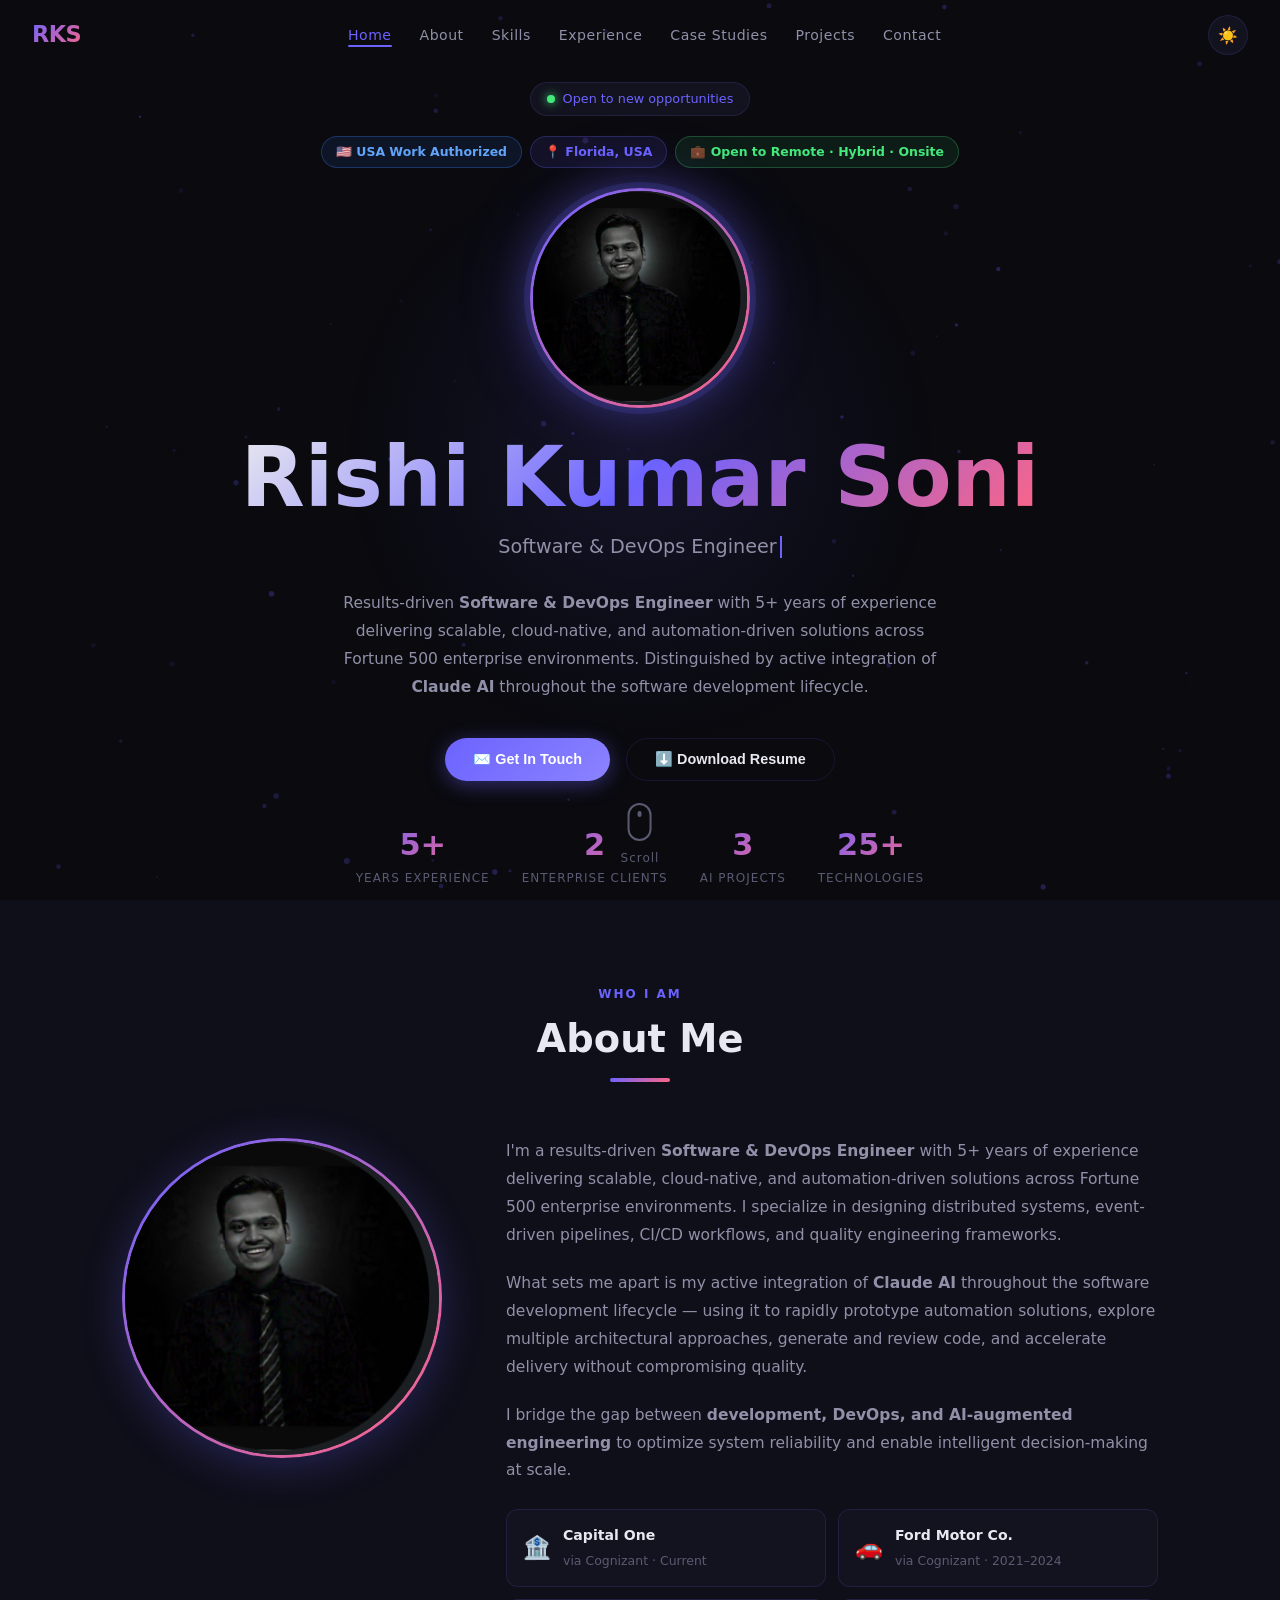
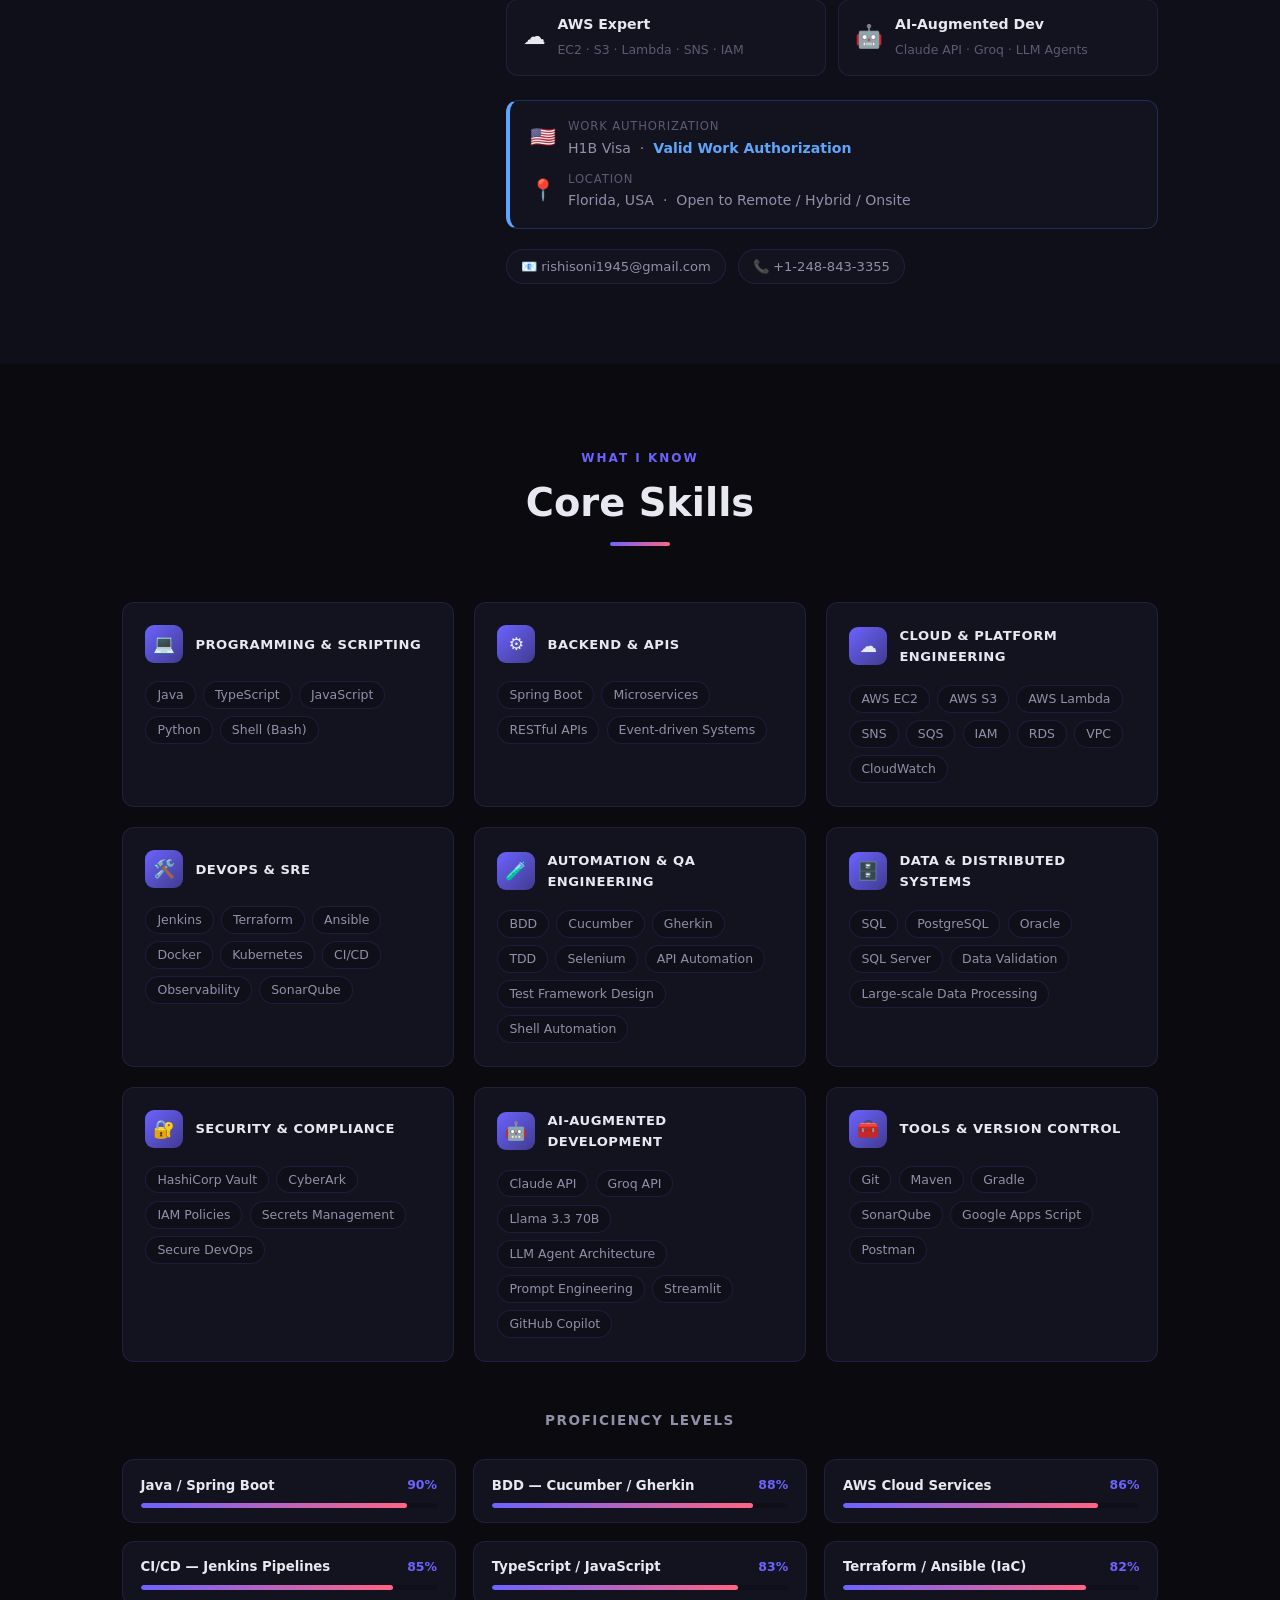
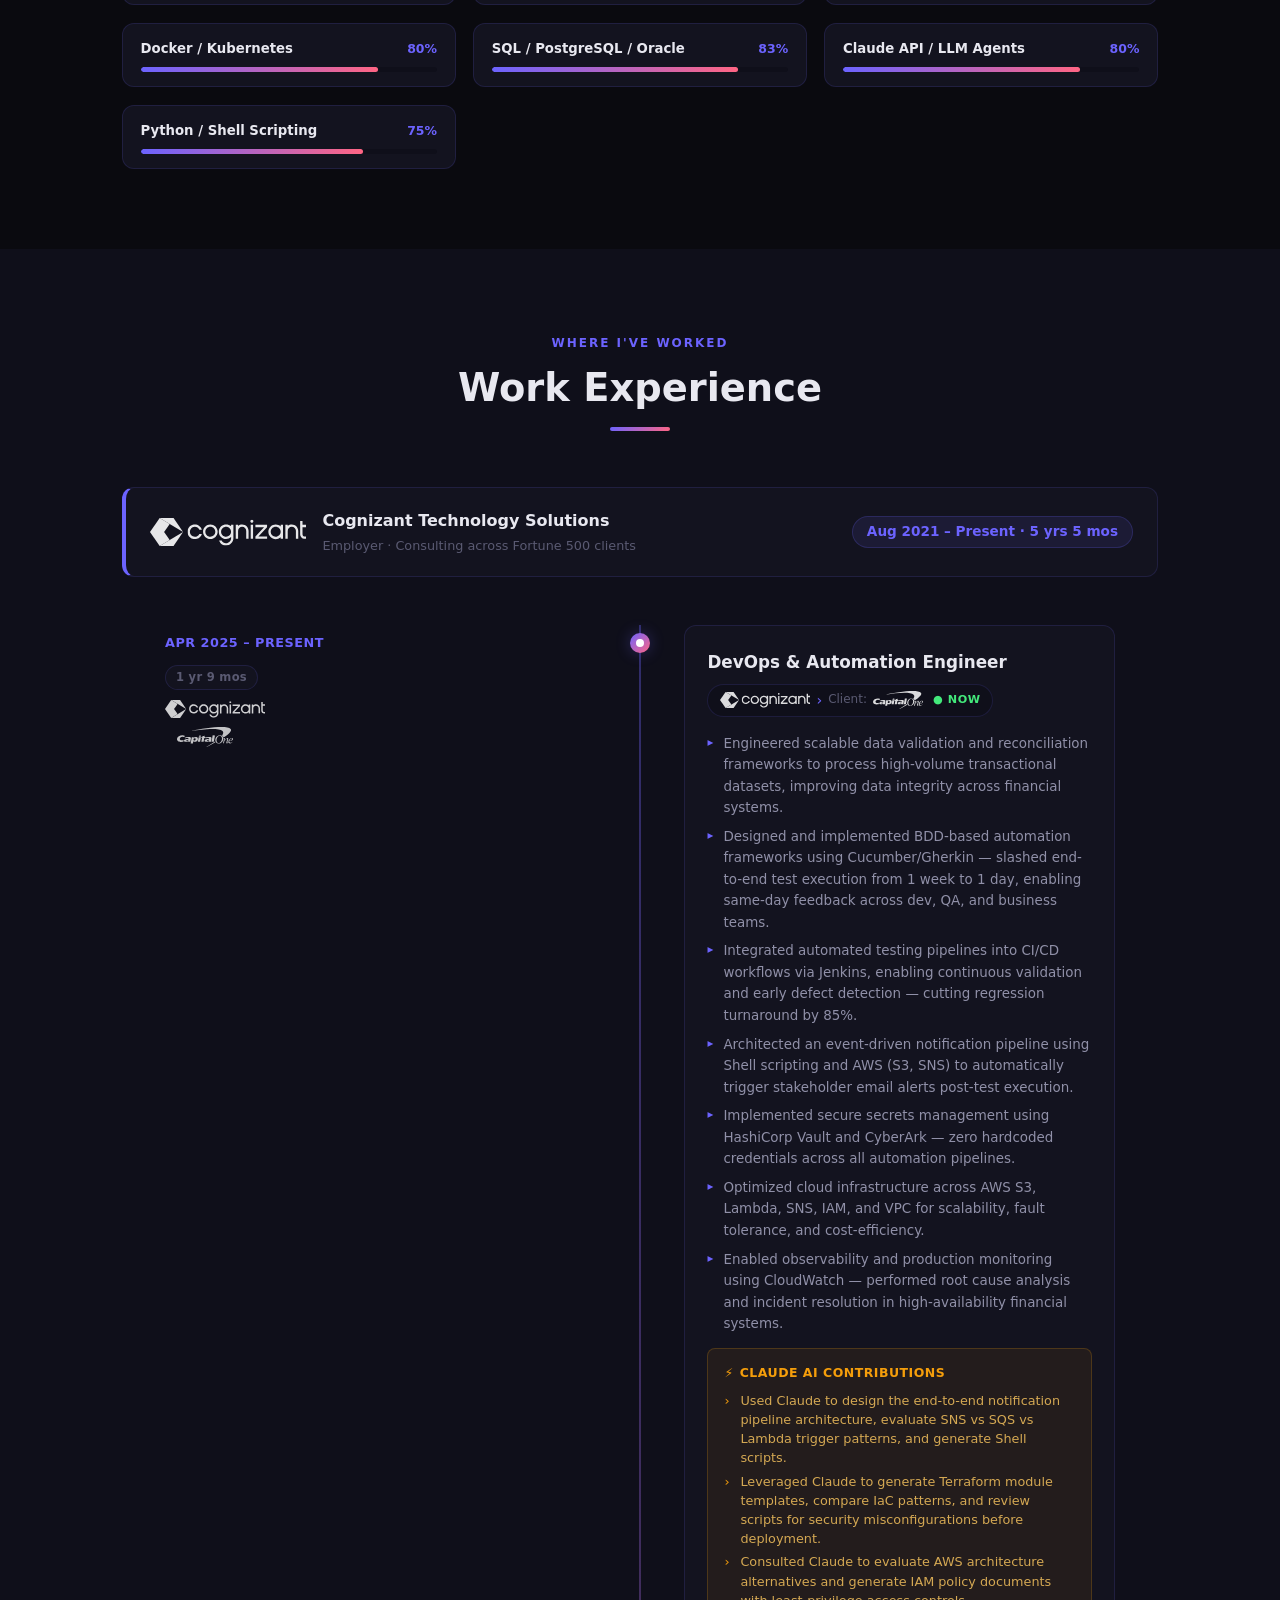
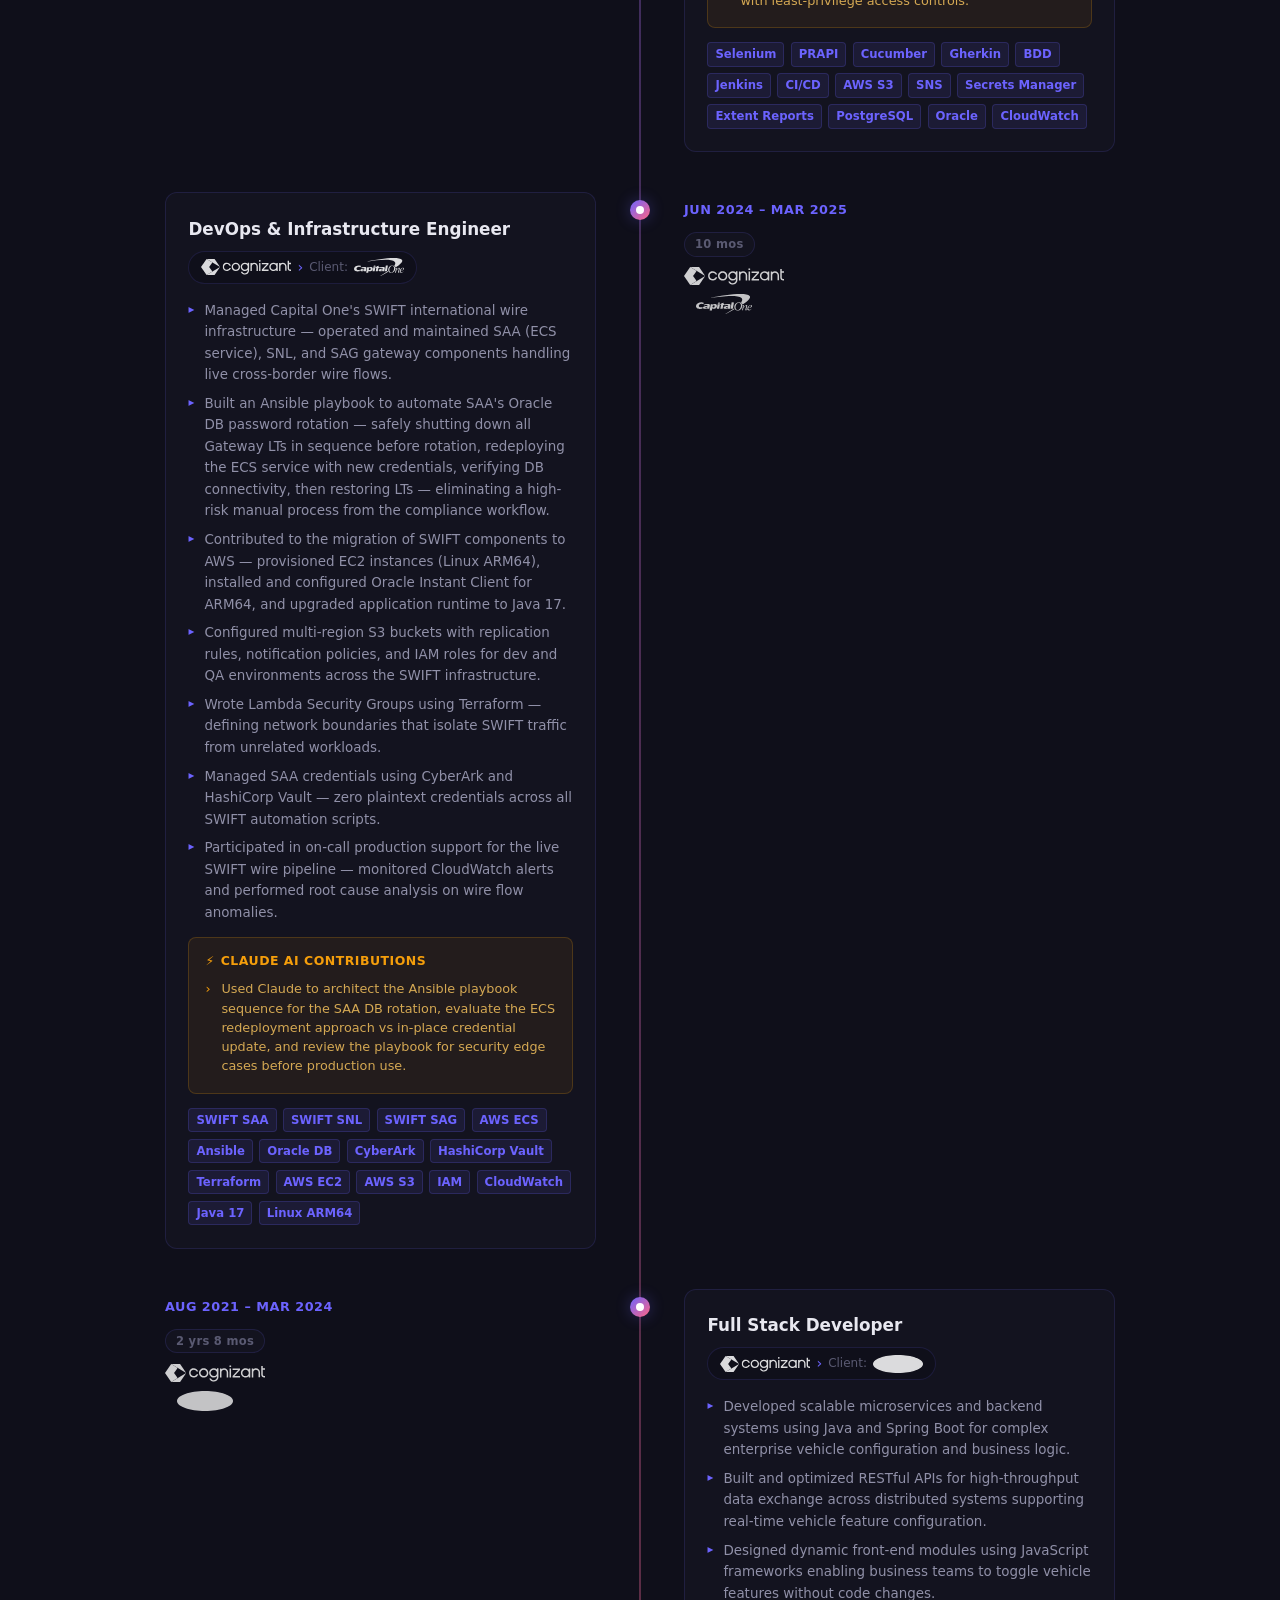
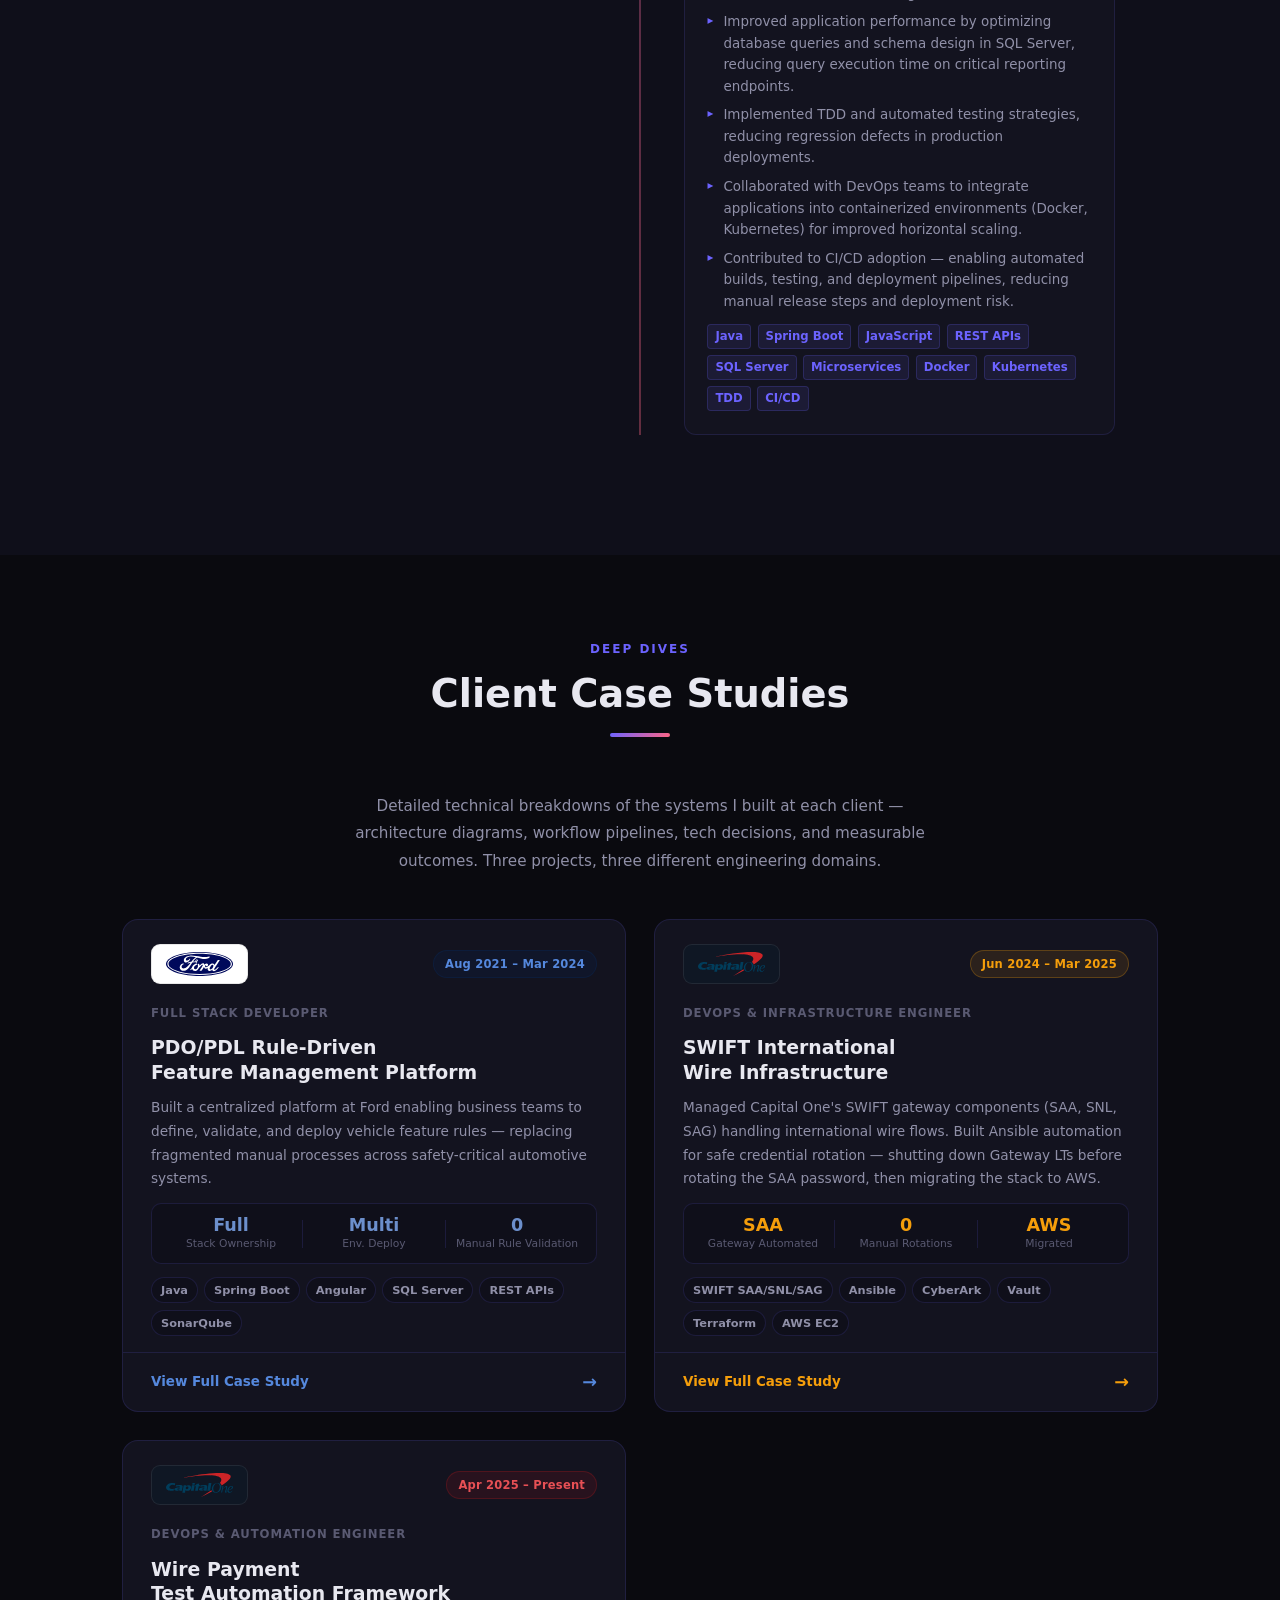
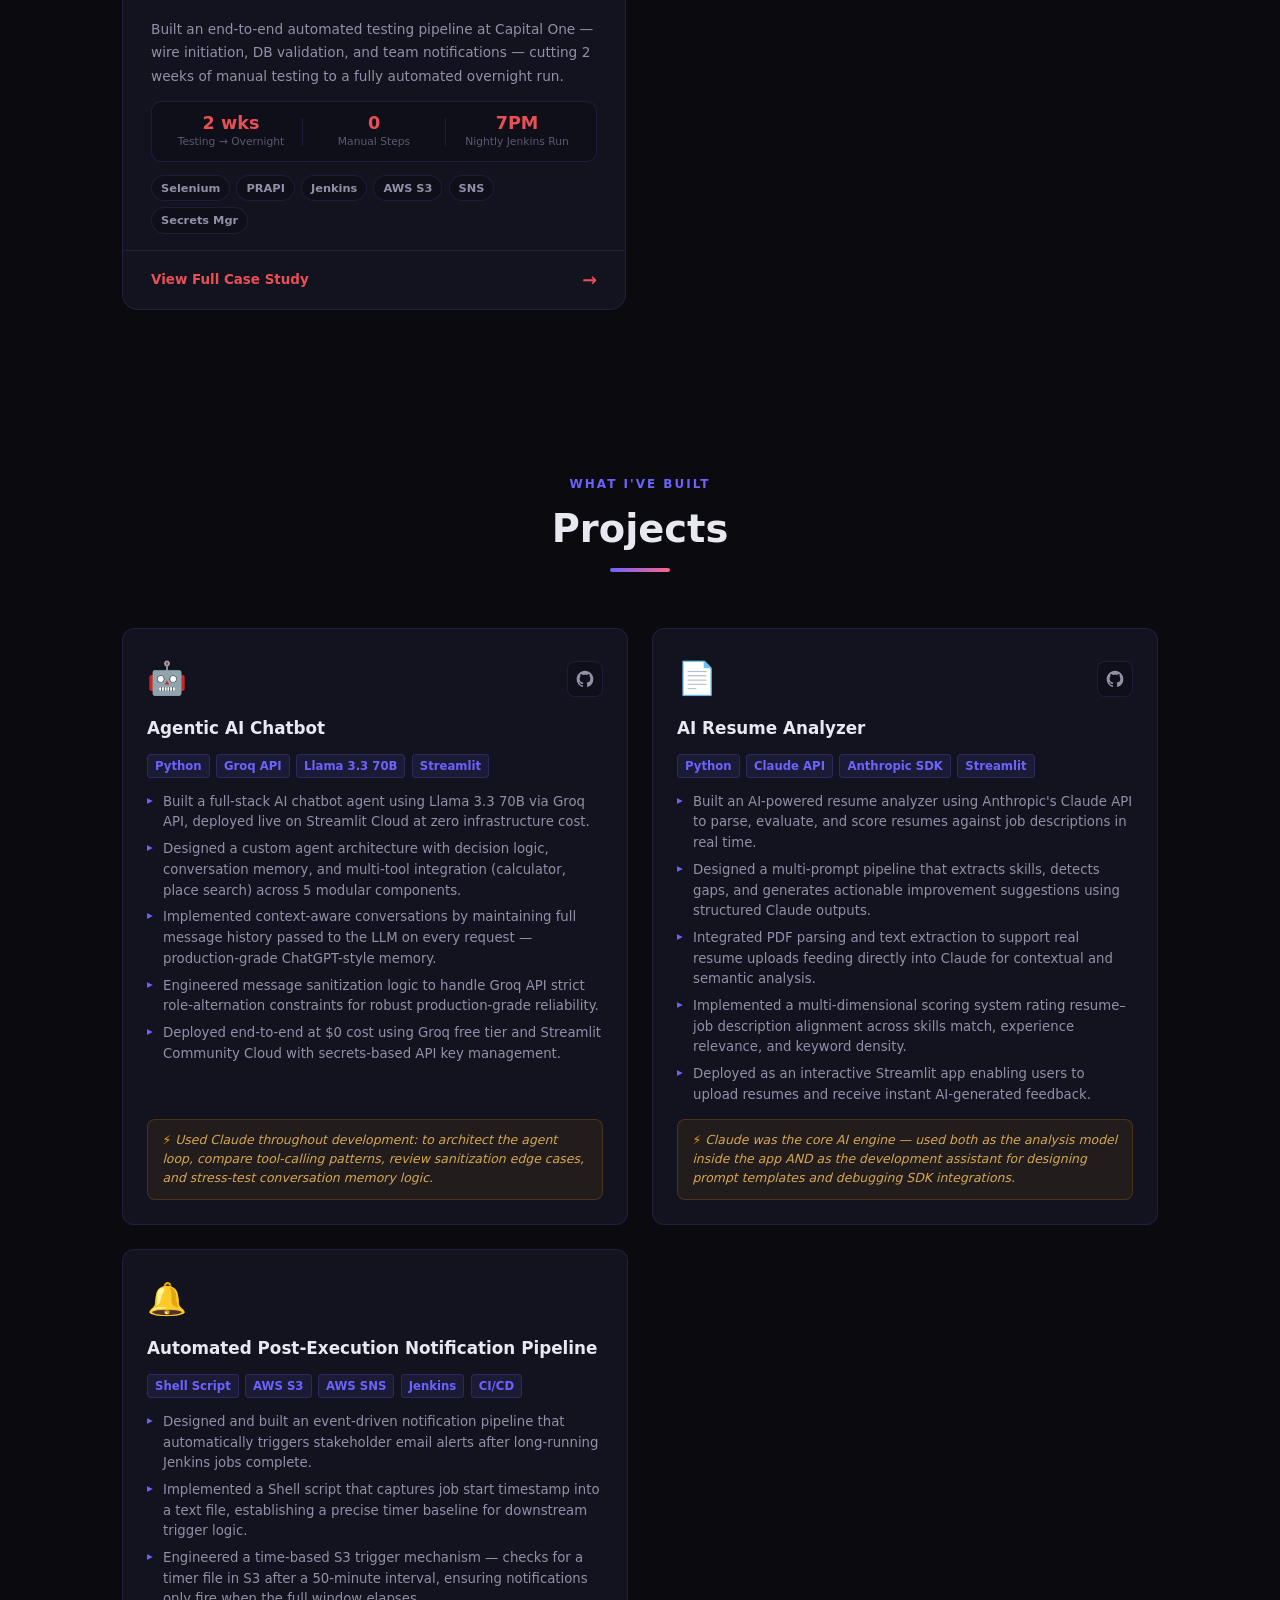
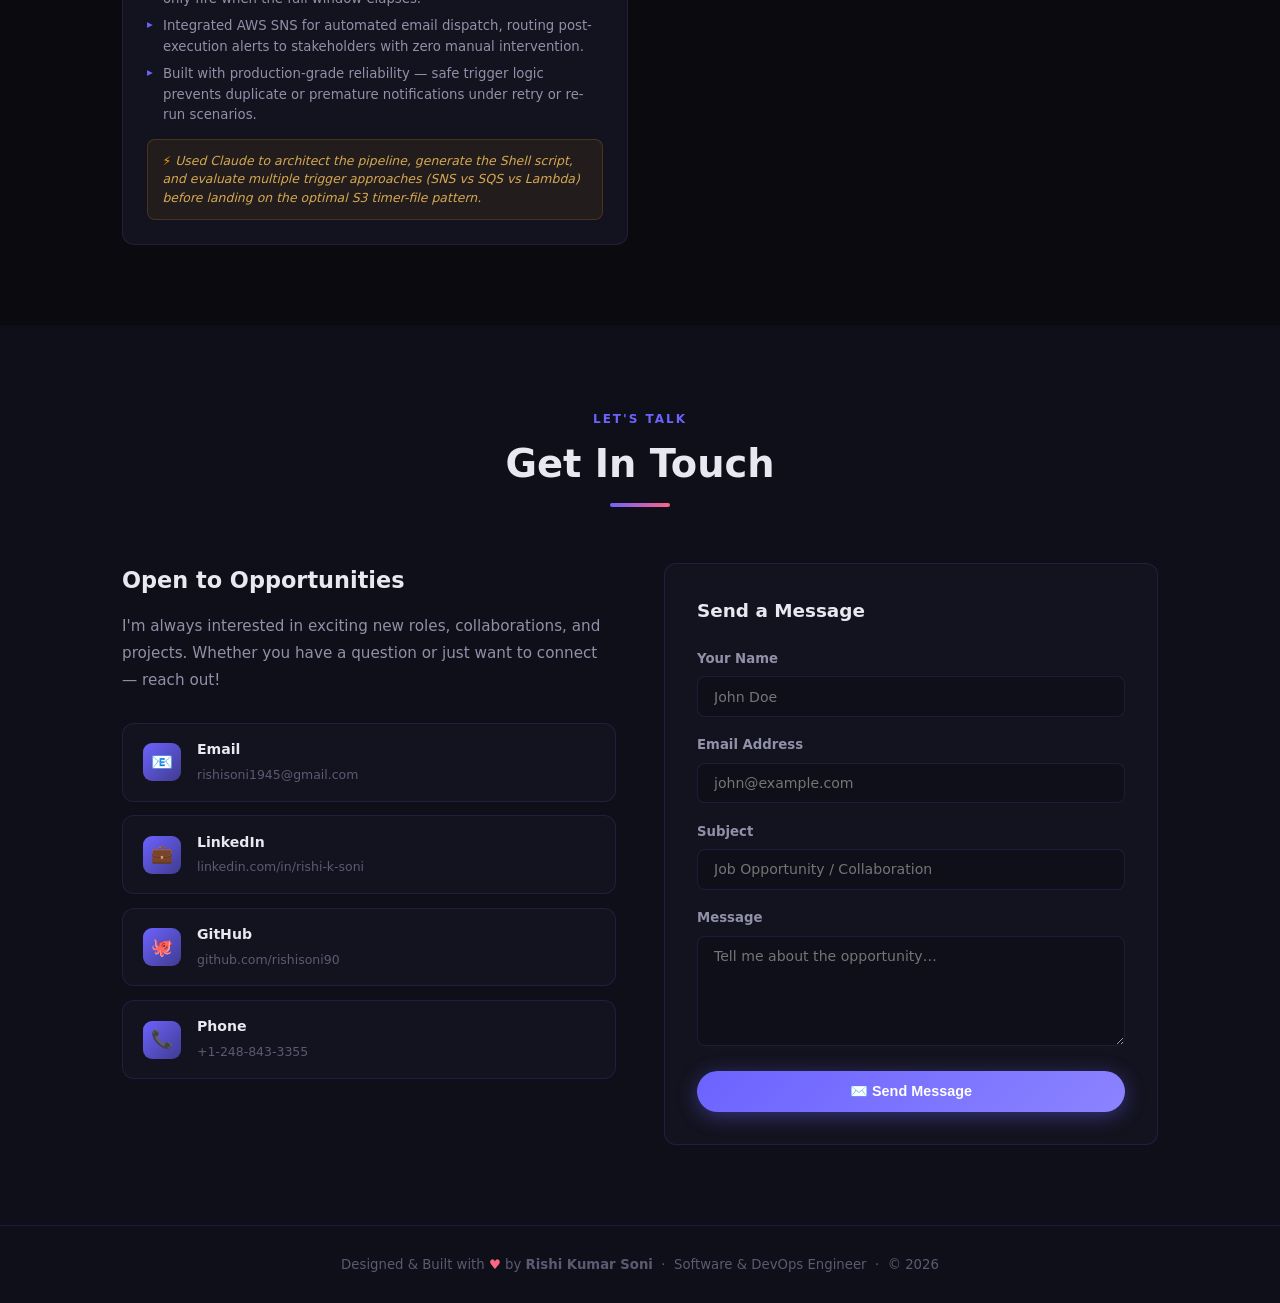
==== commit e2b3d8f6: "Update visa value text for clarity" ====
--- a/index.html
+++ b/index.html
@@ -171,7 +171,7 @@
               <span class="visa-icon">🇺🇸</span>
               <div>
                 <div class="visa-label">Work Authorization</div>
-                <div class="visa-value">H1B Visa &nbsp;·&nbsp; Valid through <strong>2031</strong></div>
+                <div class="visa-value">H1B Visa &nbsp;·&nbsp; <strong>Valid Work Authorization</strong></div>
               </div>
             </div>
             <div class="visa-item">
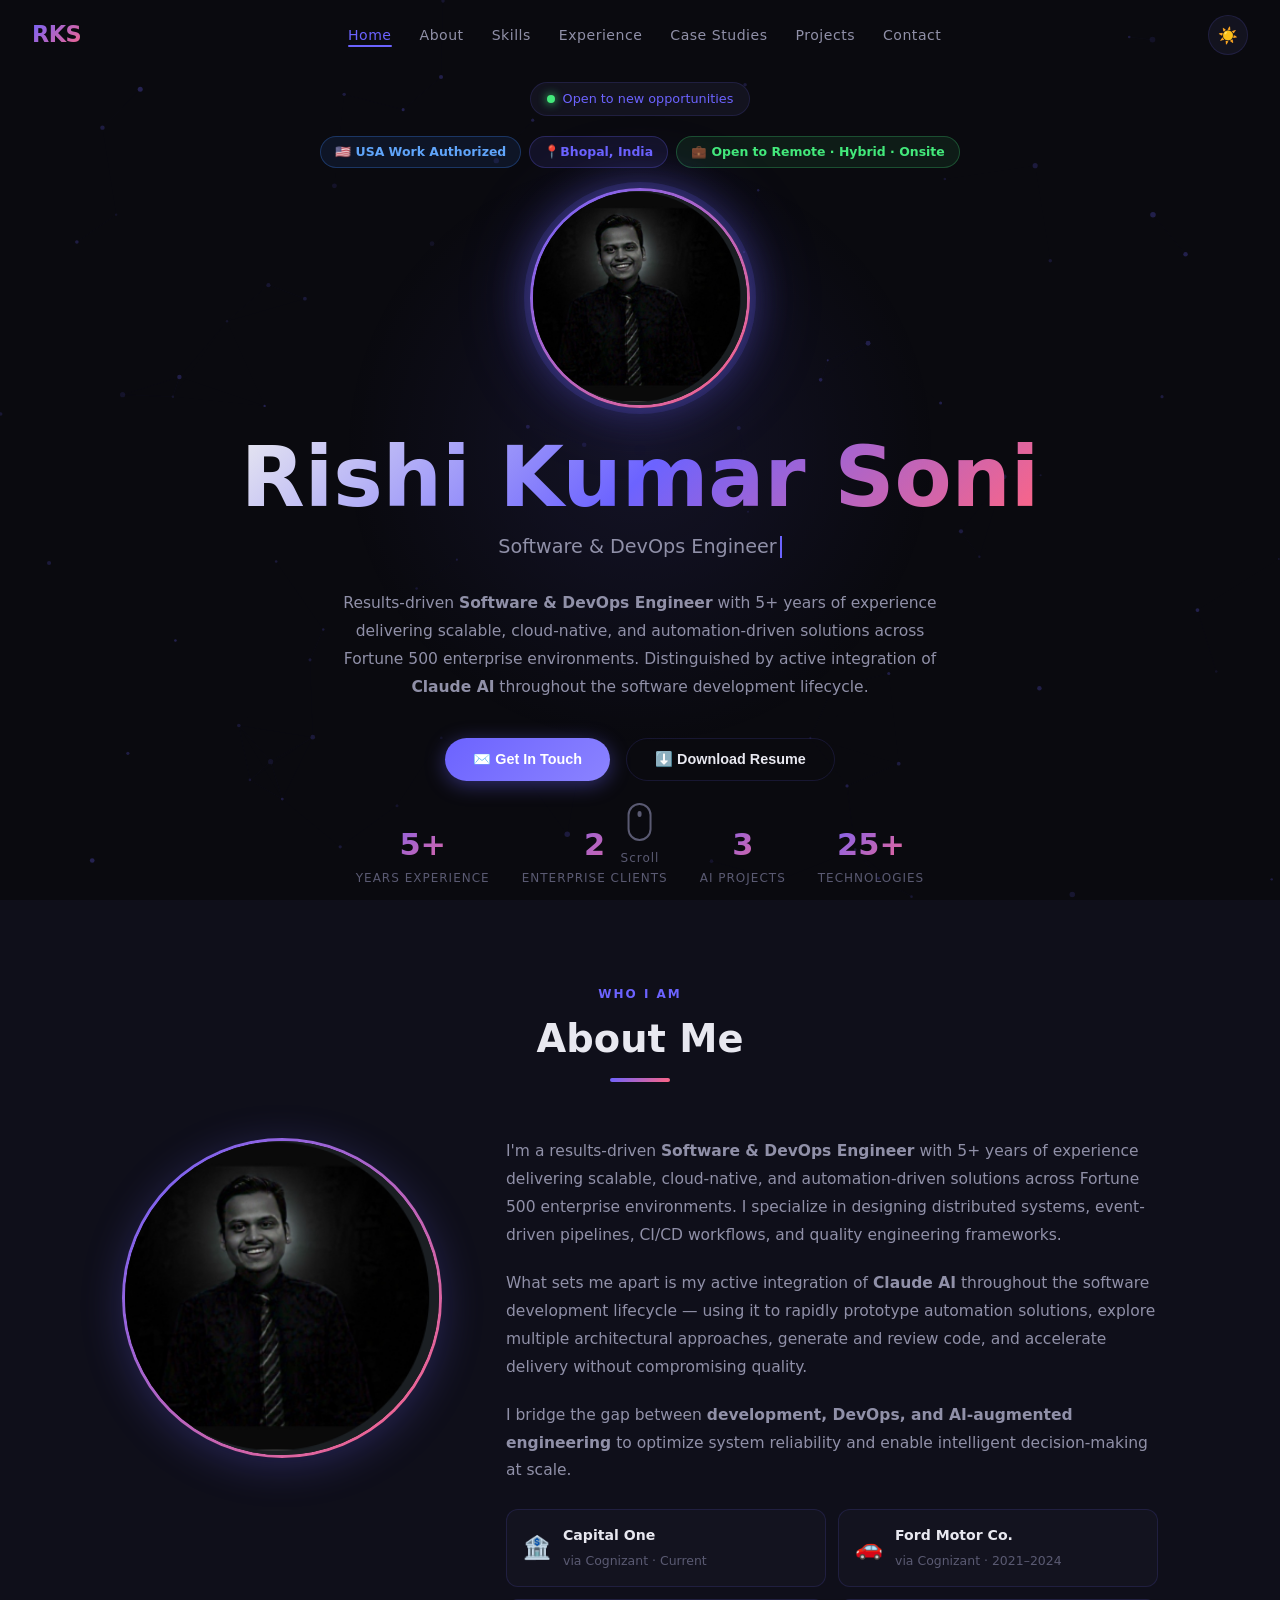
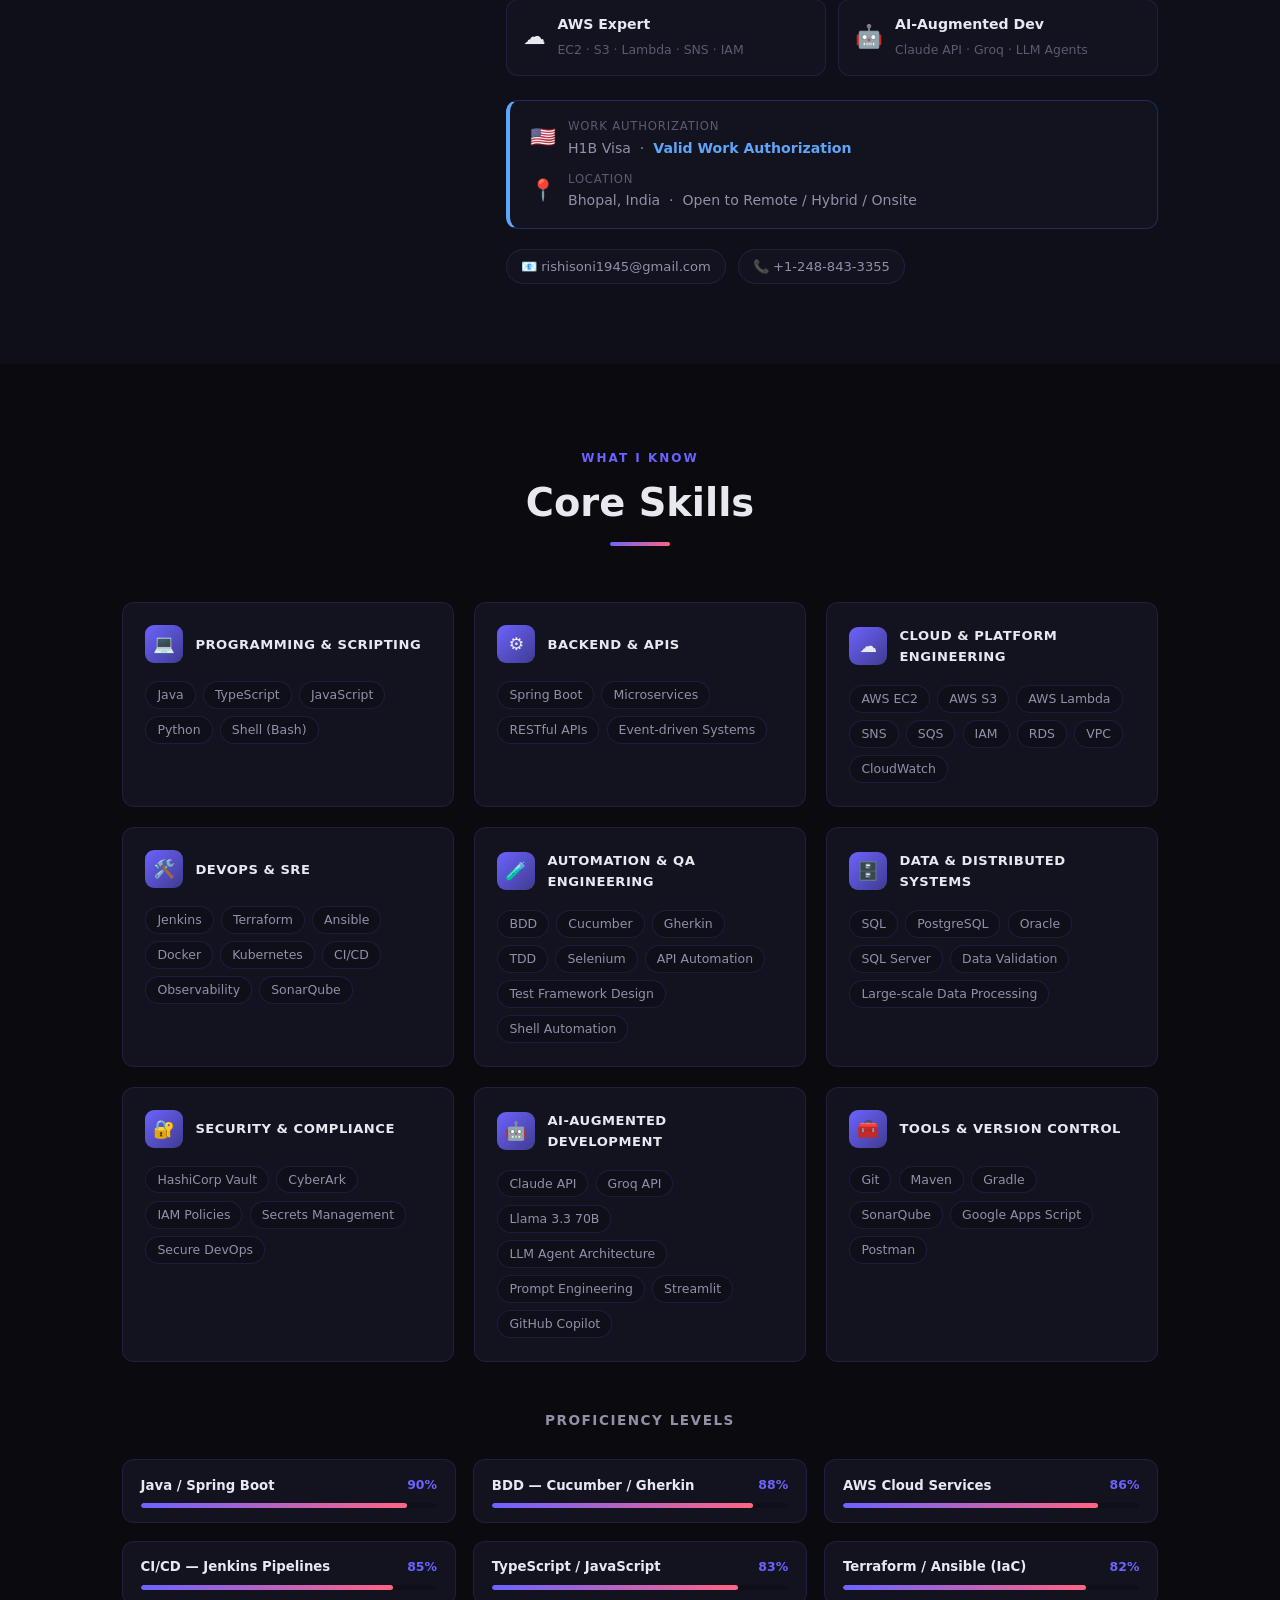
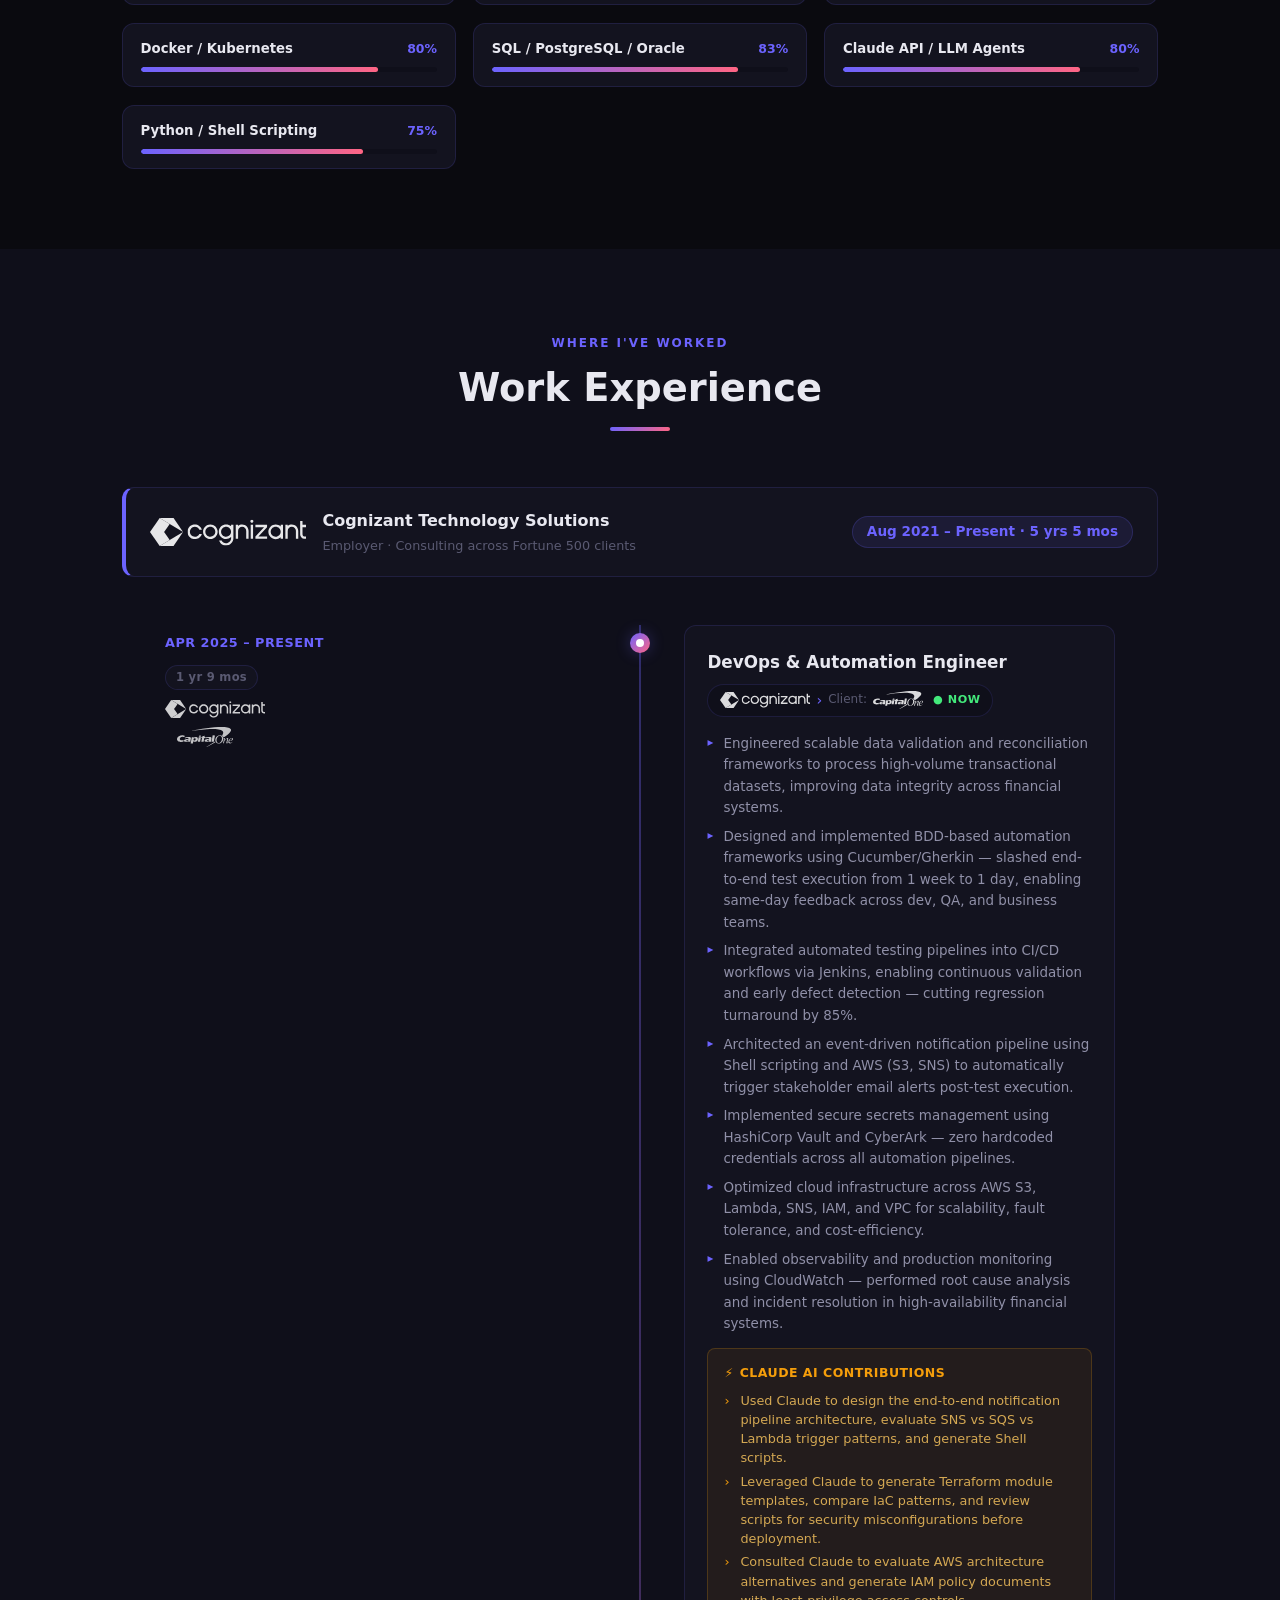
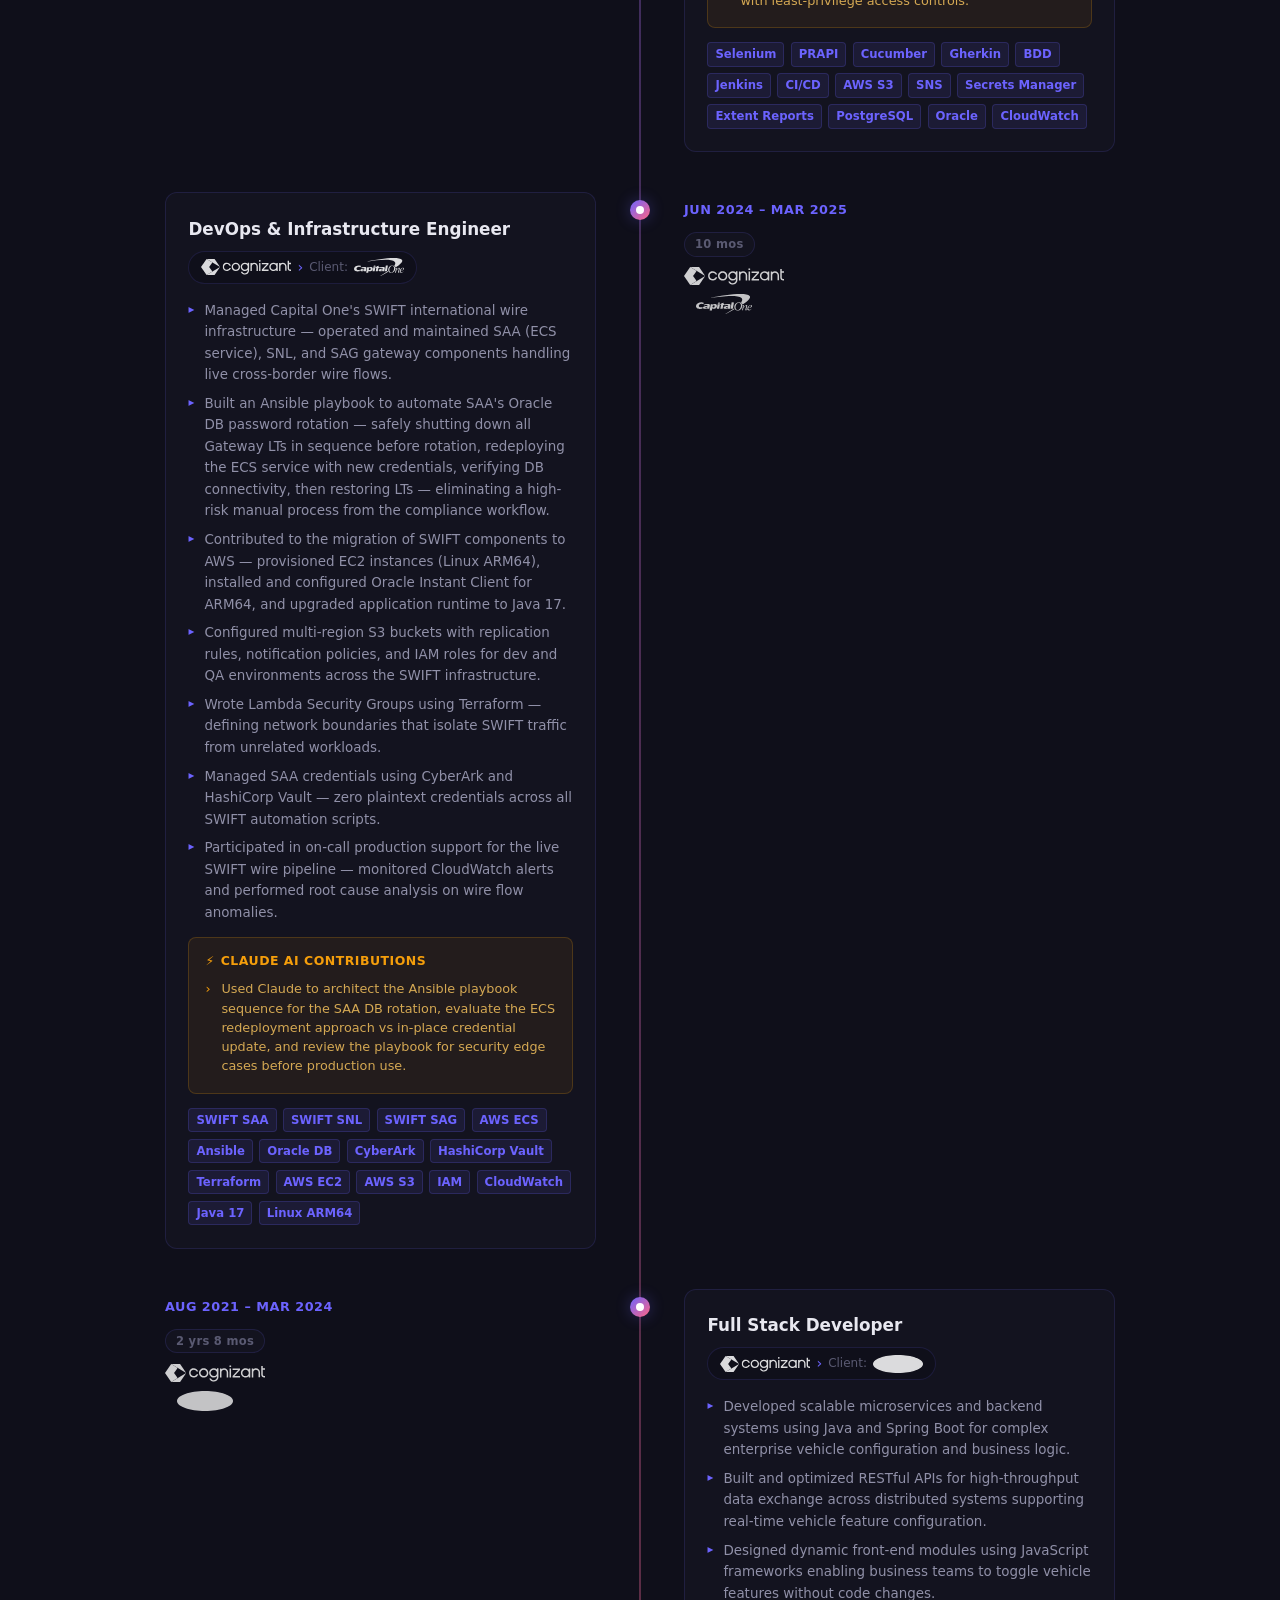
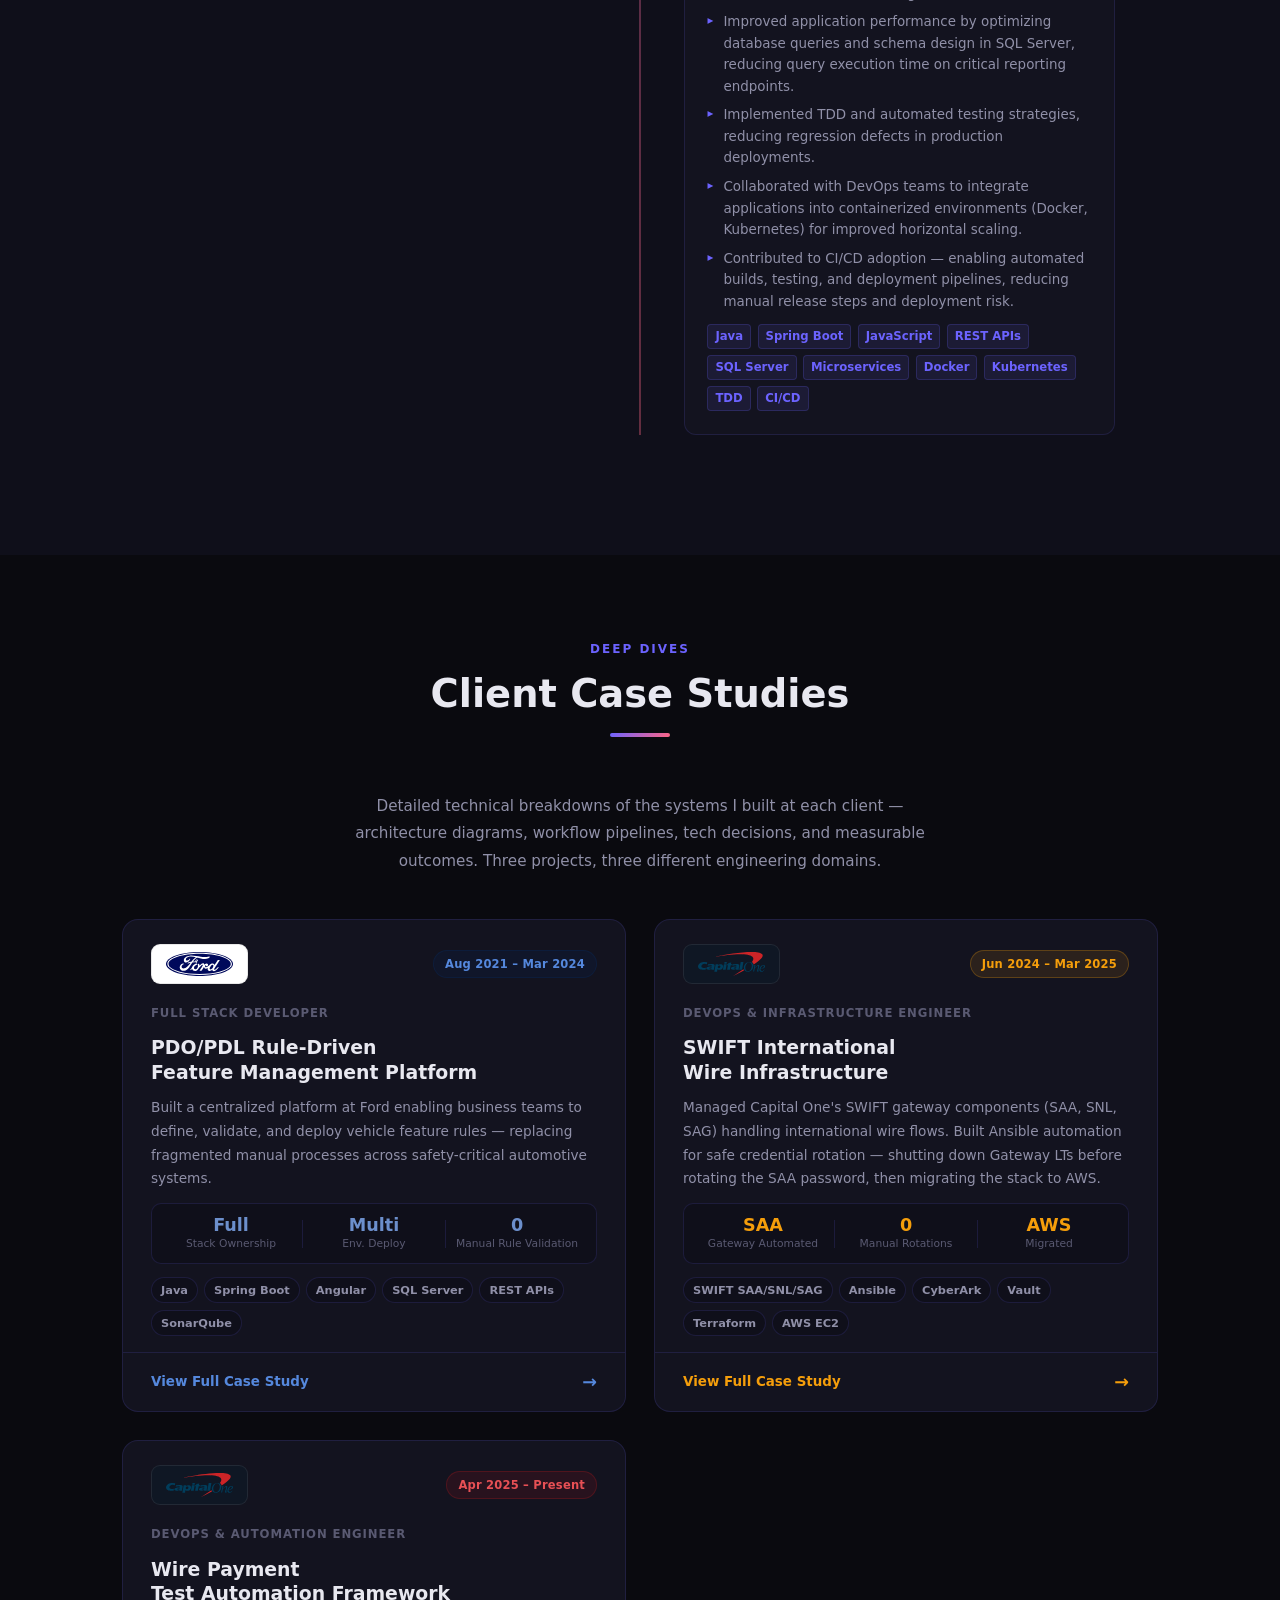
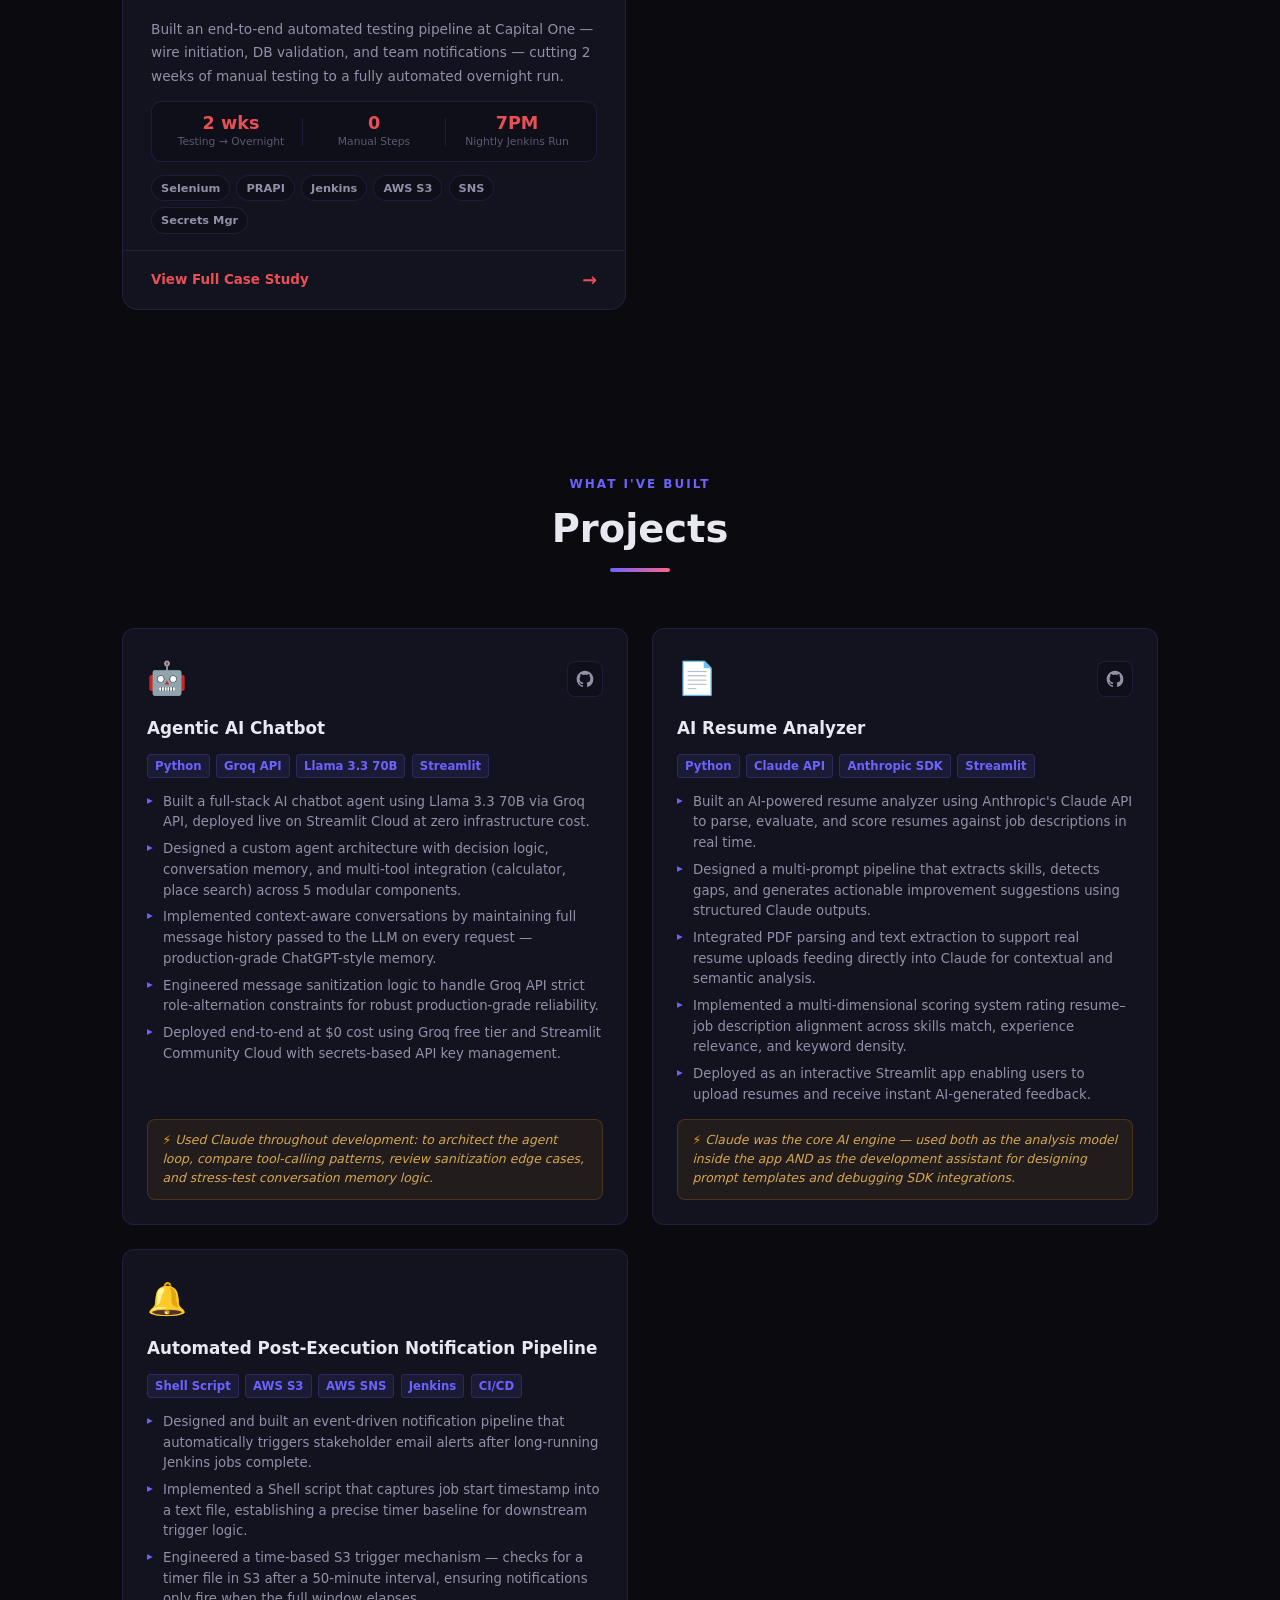
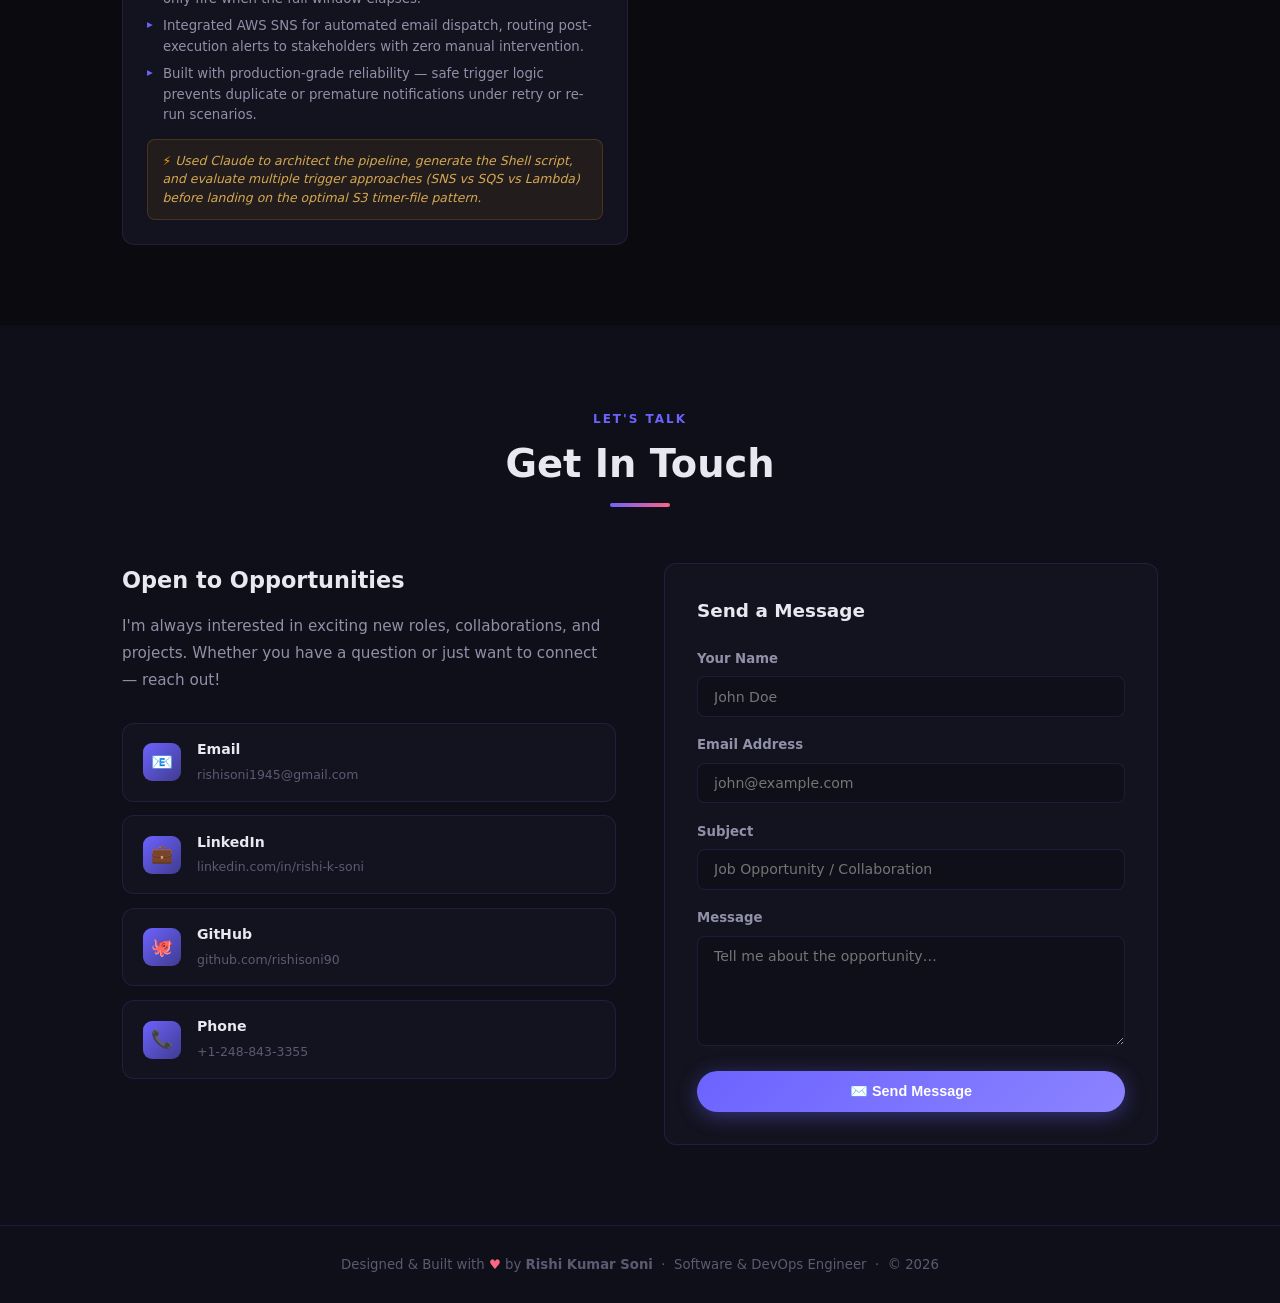
==== commit 4d85084c: "Change location from Florida to Bhopal, India" ====
--- a/index.html
+++ b/index.html
@@ -46,7 +46,7 @@
 
       <div class="hero-meta-pills">
         <span class="meta-pill meta-pill--visa">🇺🇸 USA Work Authorized</span>
-        <span class="meta-pill meta-pill--location">📍 Florida, USA</span>
+        <span class="meta-pill meta-pill--location">📍Bhopal, India </span>
         <span class="meta-pill meta-pill--work">💼 Open to Remote · Hybrid · Onsite</span>
       </div>
 
@@ -178,7 +178,7 @@
               <span class="visa-icon">📍</span>
               <div>
                 <div class="visa-label">Location</div>
-                <div class="visa-value">Florida, USA &nbsp;·&nbsp; Open to Remote / Hybrid / Onsite</div>
+                <div class="visa-value">Bhopal, India &nbsp;·&nbsp; Open to Remote / Hybrid / Onsite</div>
               </div>
             </div>
           </div>
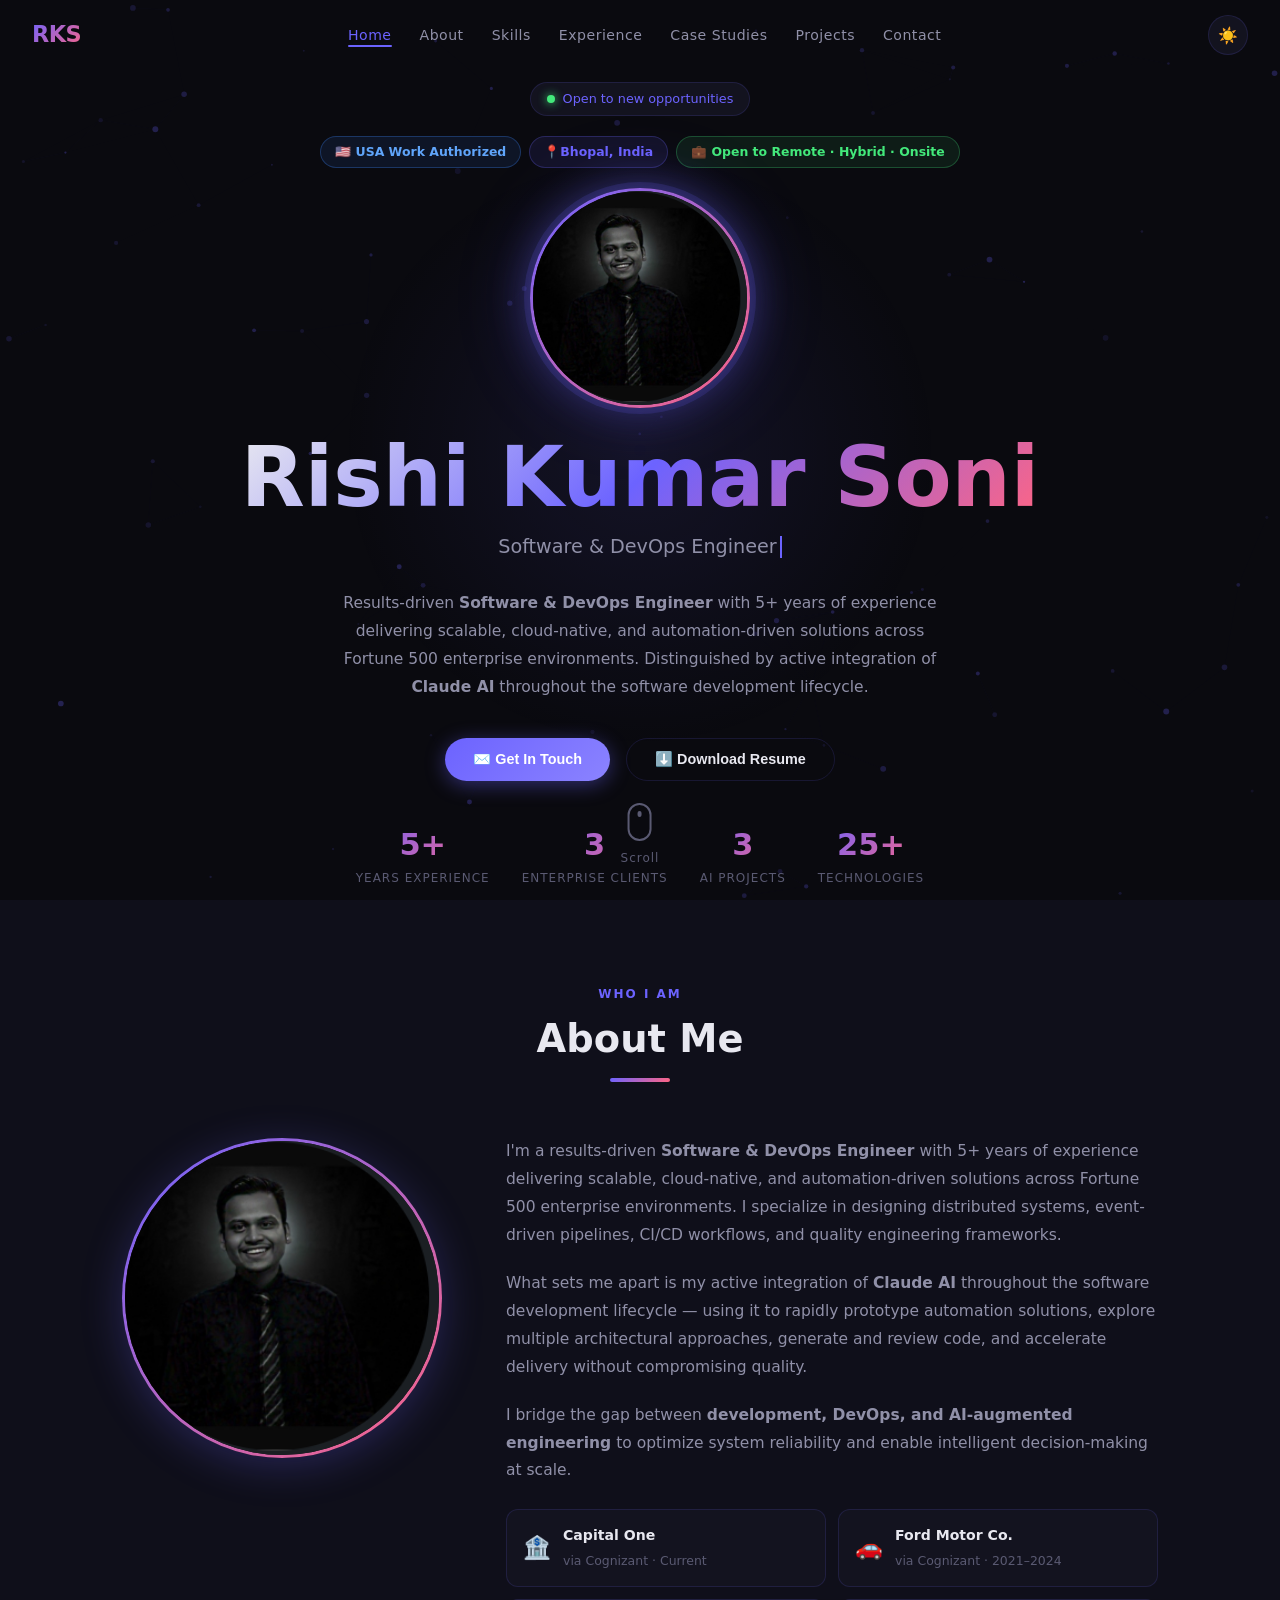
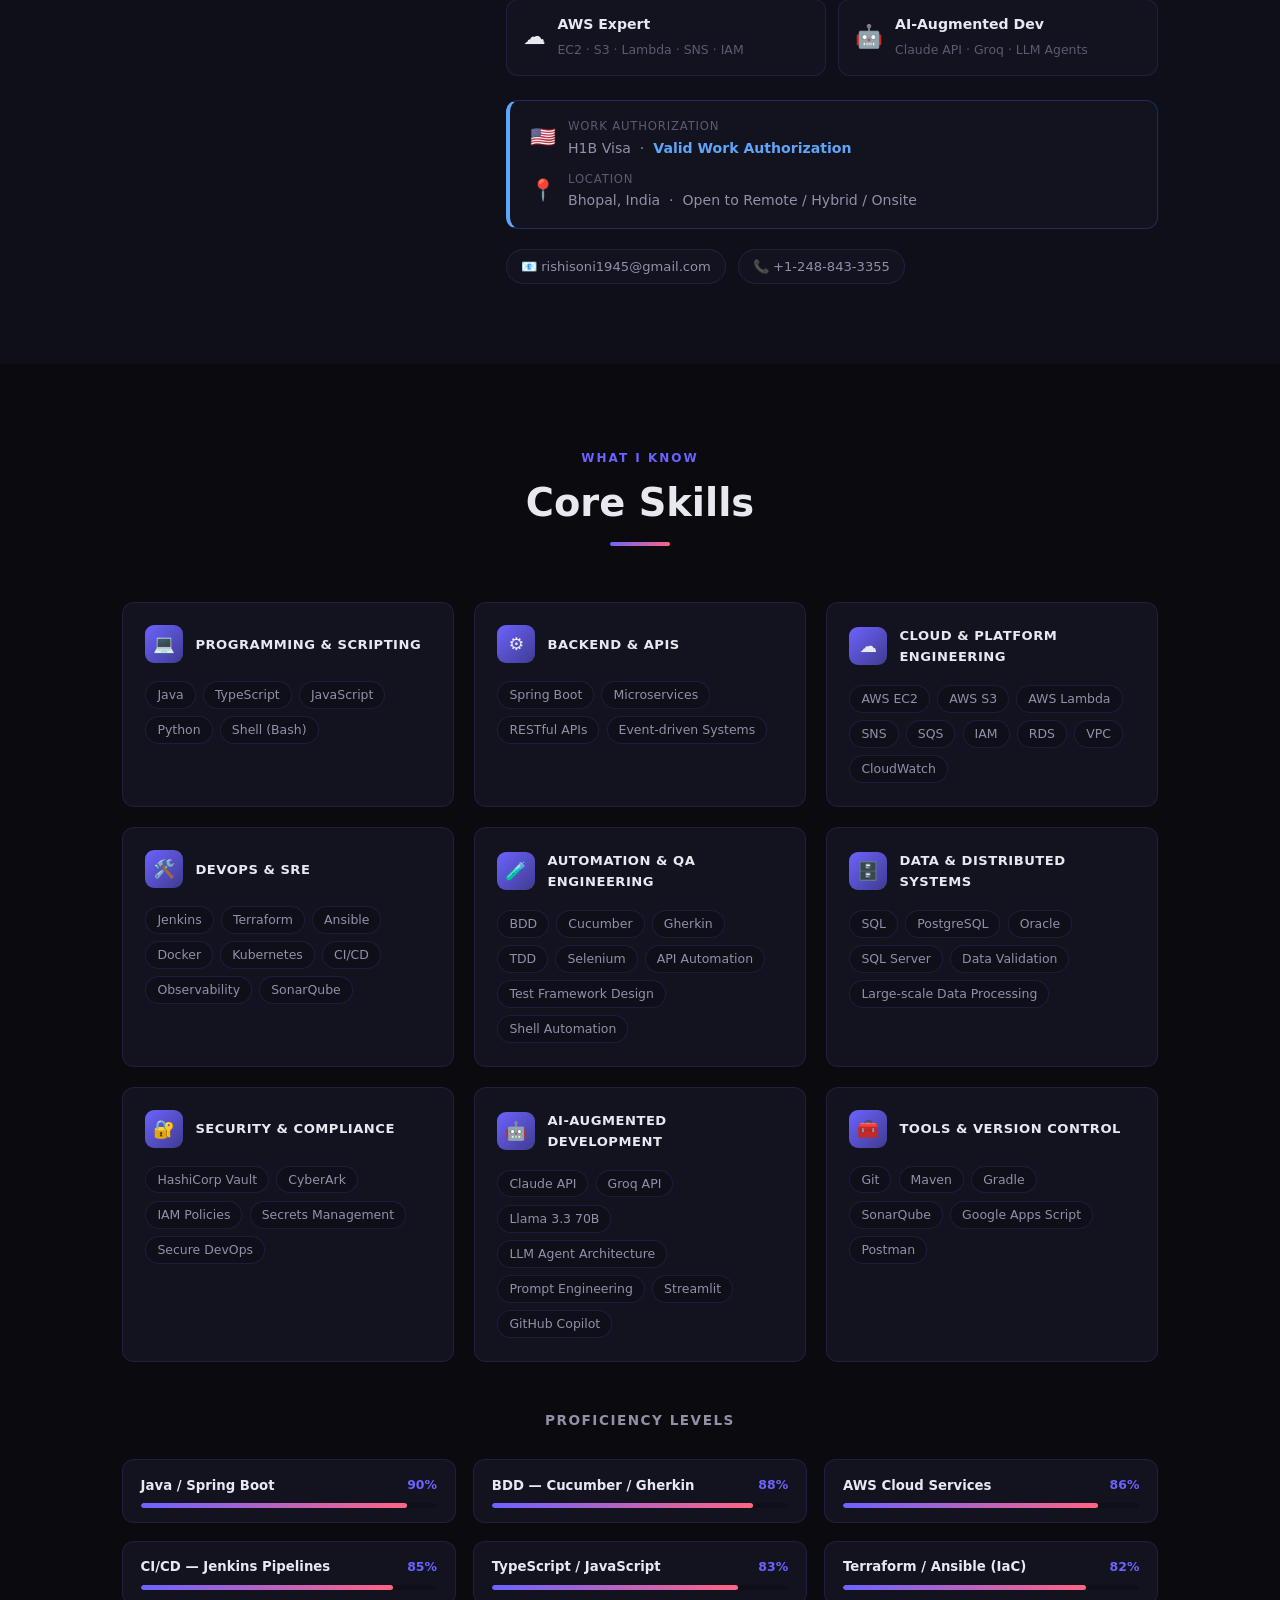
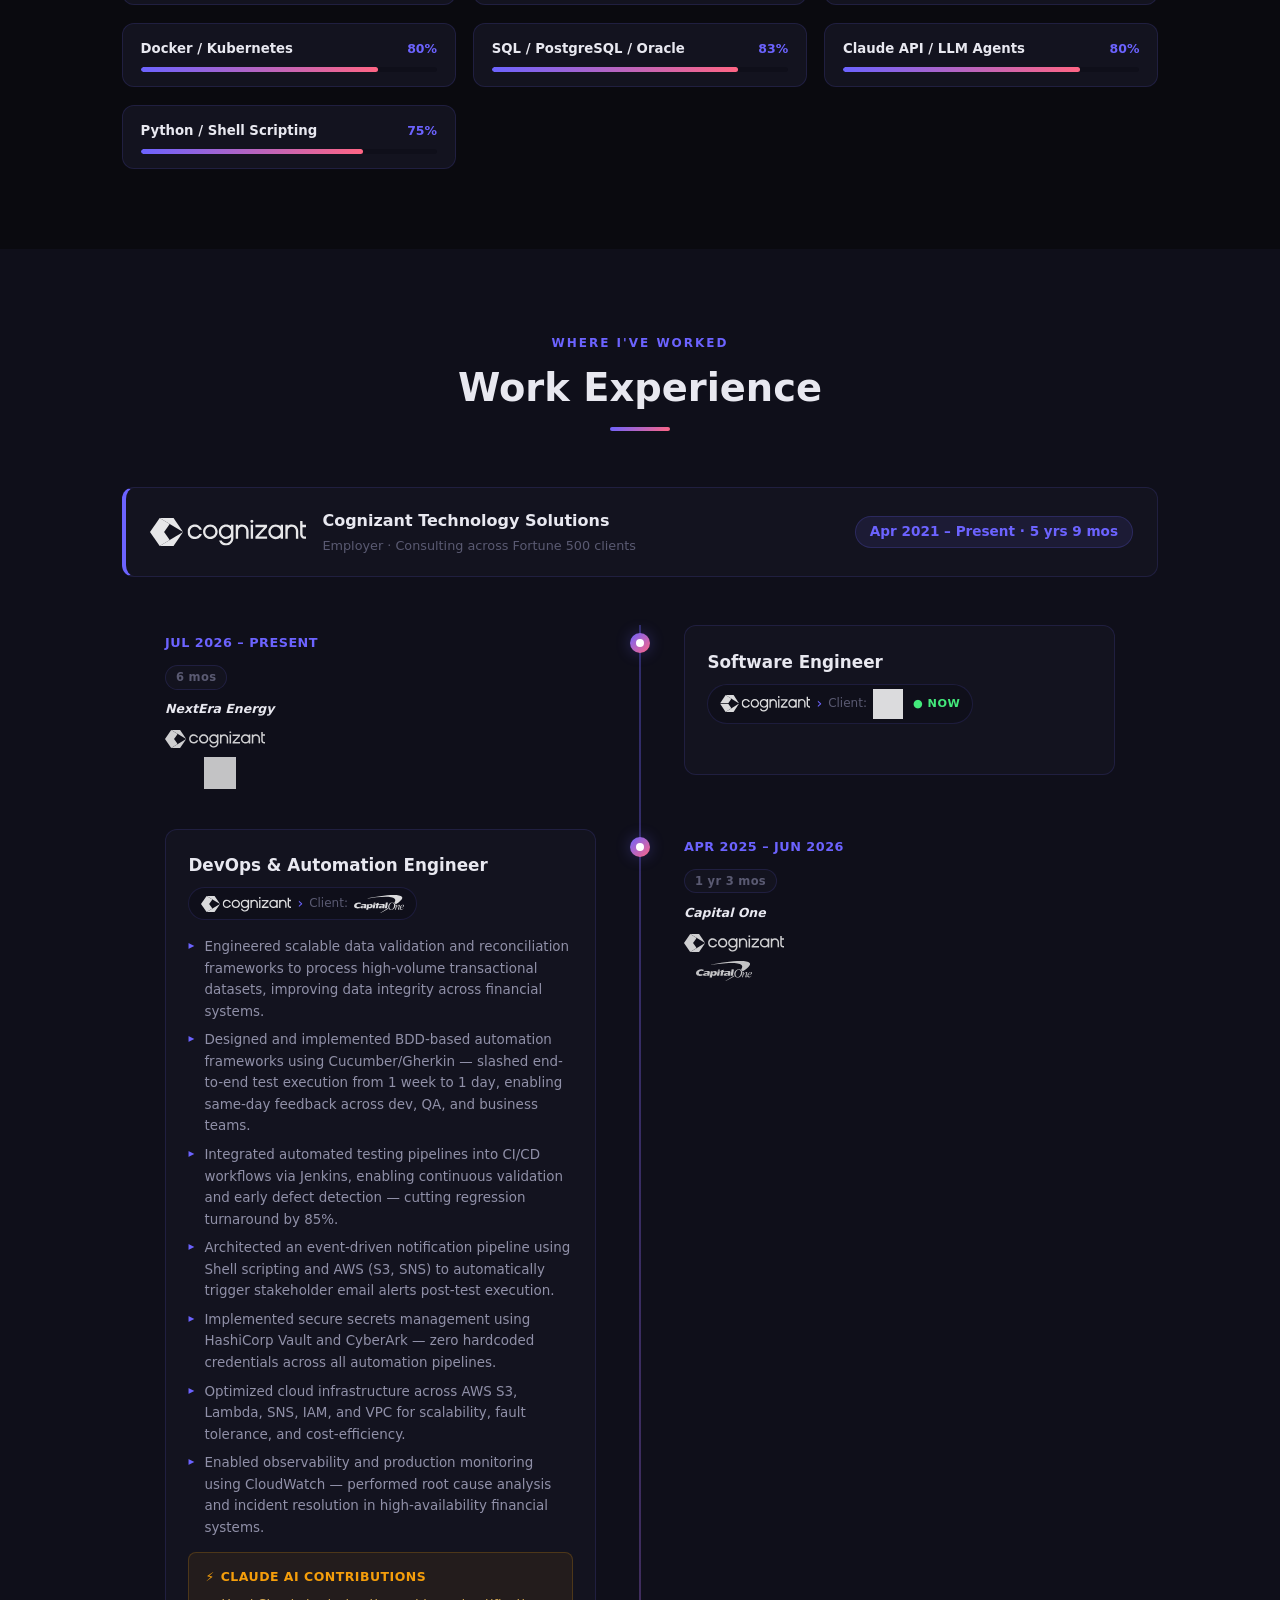
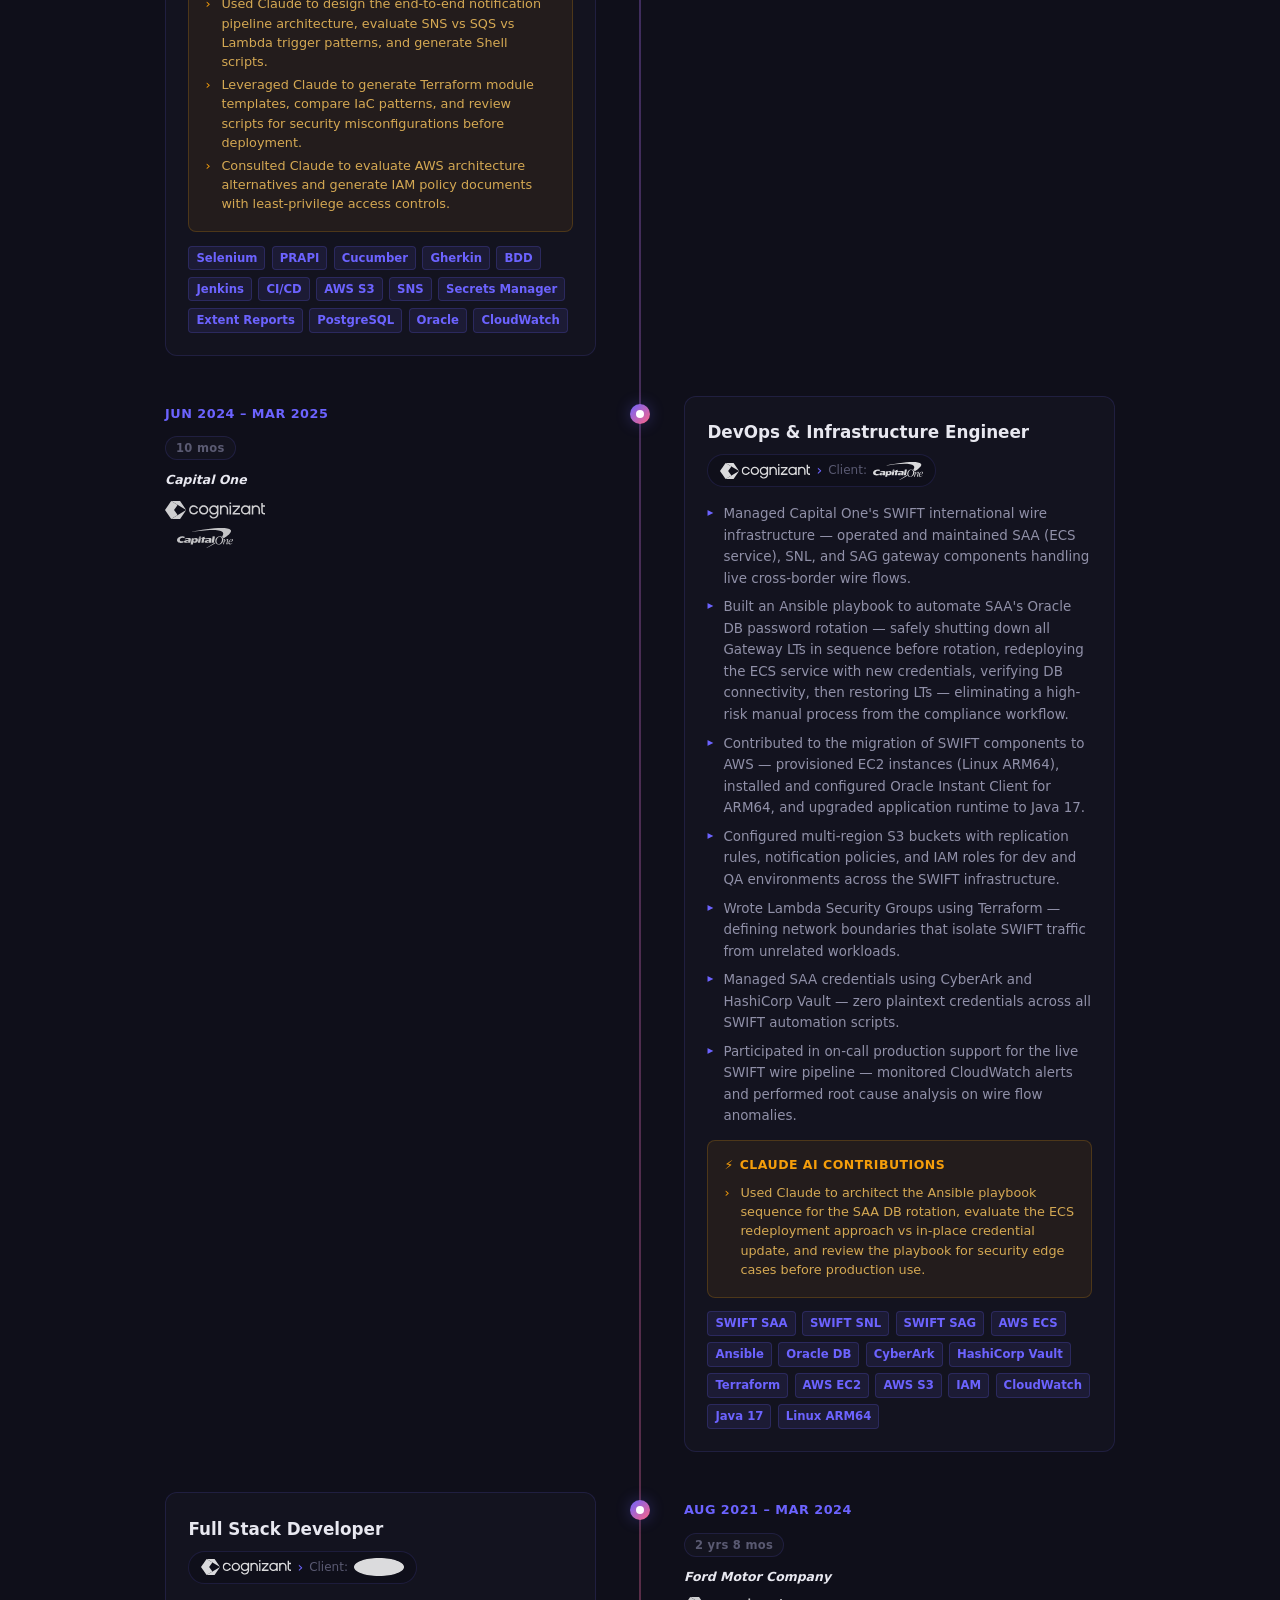
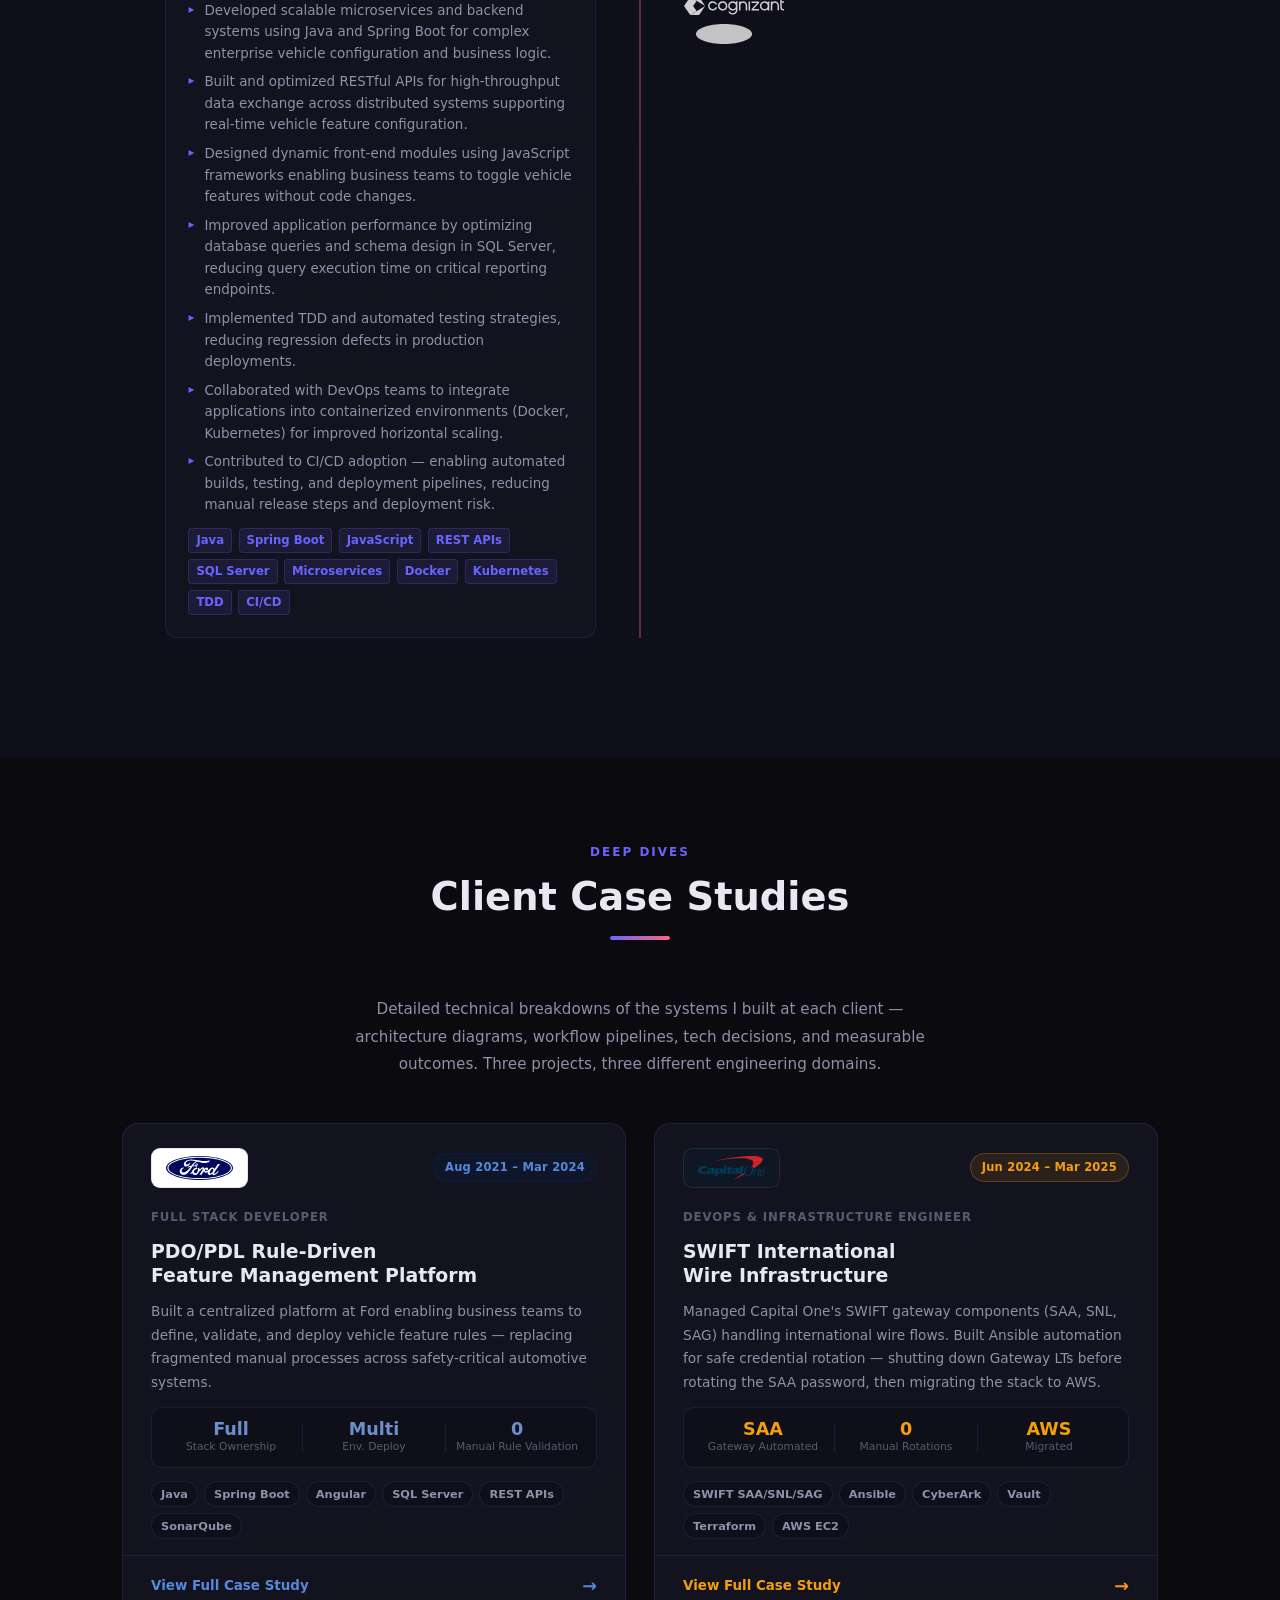
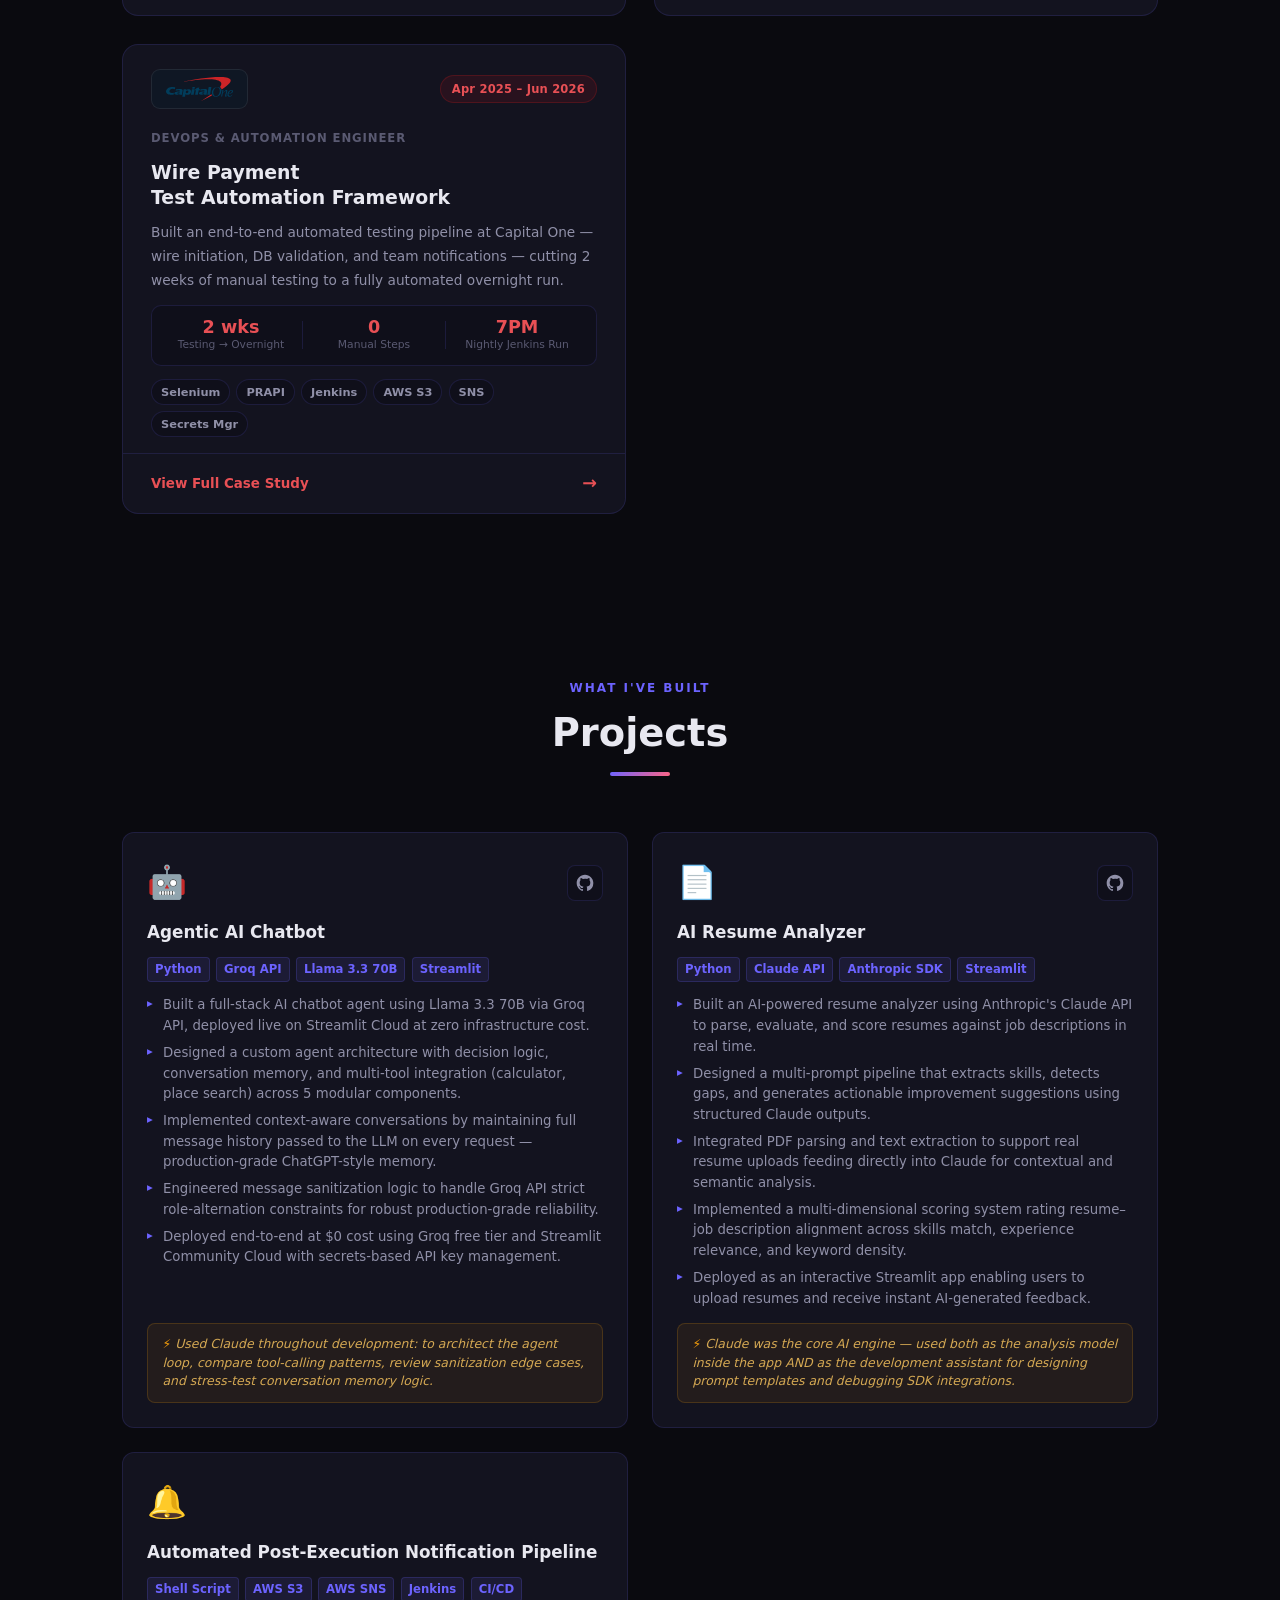
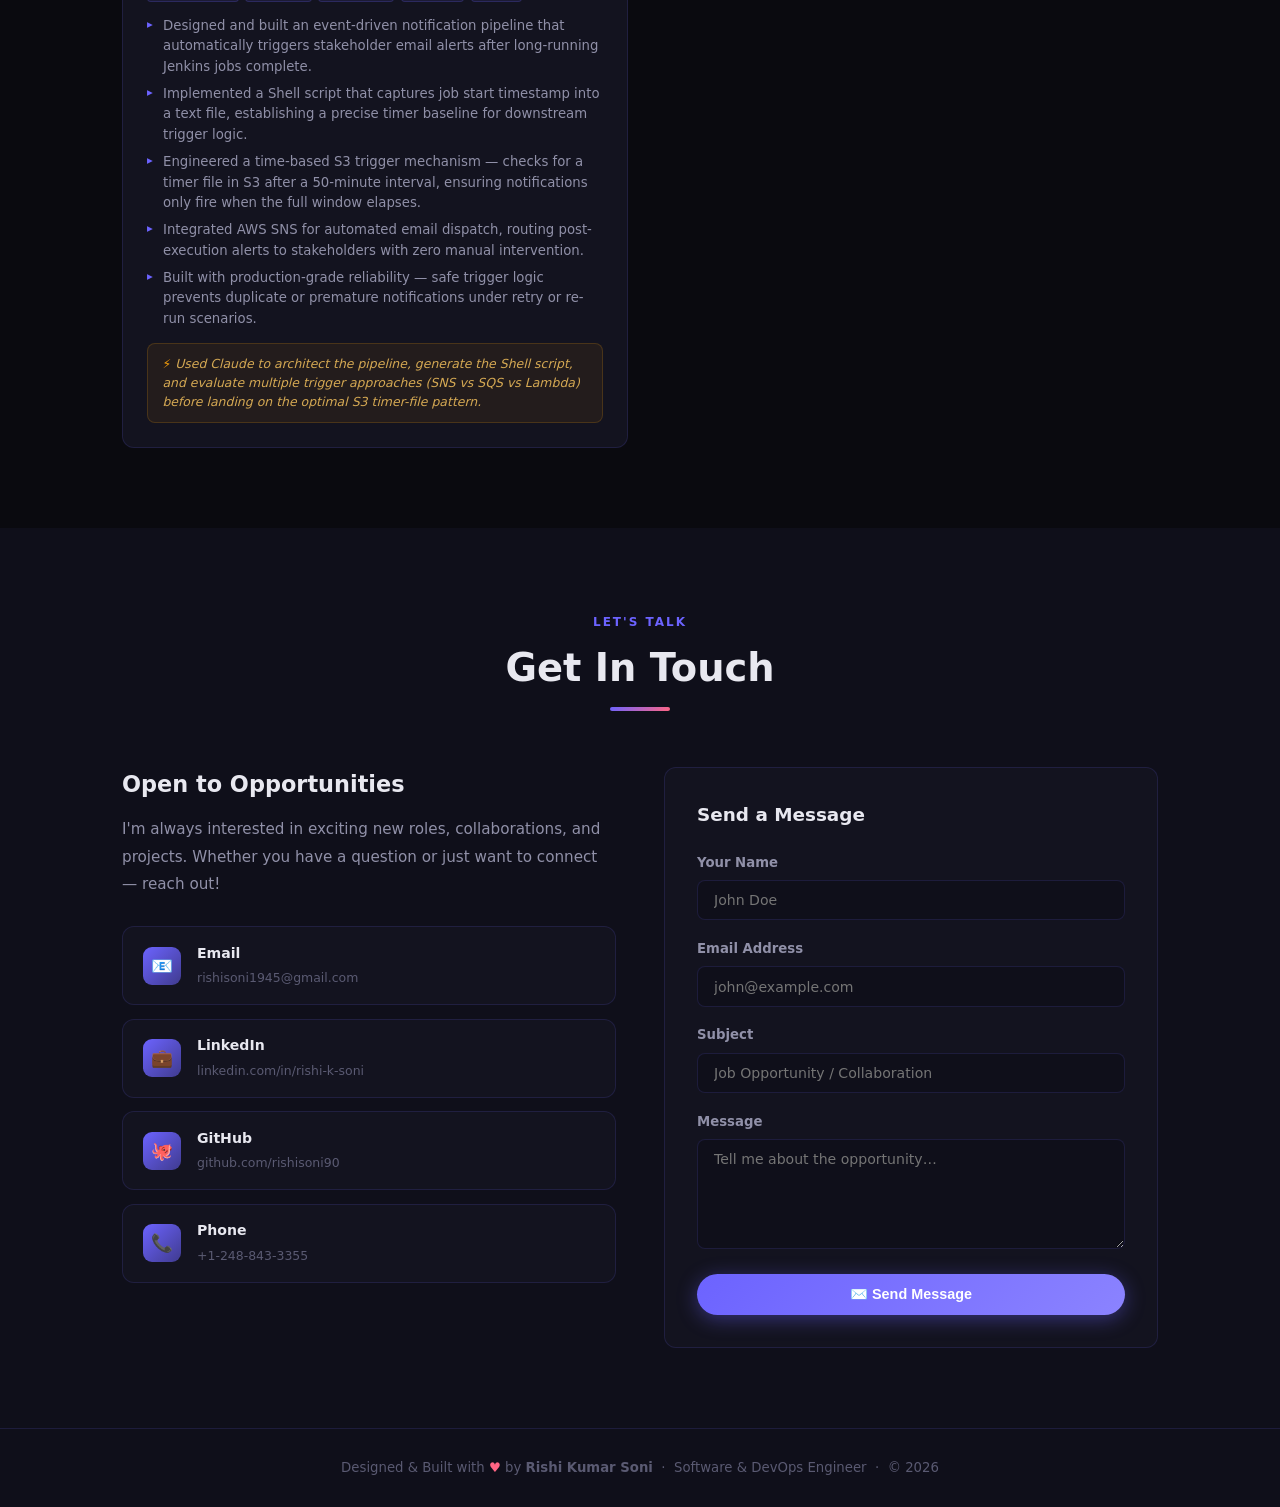
==== commit 8071e394: "updat4" ====
--- a/index.html
+++ b/index.html
@@ -82,7 +82,7 @@
           <div class="stat-label">Years Experience</div>
         </div>
         <div class="stat-item">
-          <div class="stat-number" data-target="2" data-suffix="">0</div>
+          <div class="stat-number" data-target="3" data-suffix="">0</div>
           <div class="stat-label">Enterprise Clients</div>
         </div>
         <div class="stat-item">
@@ -358,7 +358,7 @@
             <div class="cs-logo-pill cs-logo-pill--dark">
               <img src="logo-capitalone.svg" alt="Capital One" />
             </div>
-            <span class="cs-badge cs-badge--c1">Apr 2025 – Present</span>
+            <span class="cs-badge cs-badge--c1">Apr 2025 – Jun 2026</span>
           </div>
 
           <div class="cs-card-body">
--- a/styles.css
+++ b/styles.css
@@ -884,6 +884,14 @@
   letter-spacing: 0.3px;
 }
 
+.timeline-client-name {
+  font-size: 0.78rem;
+  font-style: italic;
+  font-weight: 700;
+  color: var(--text-primary);
+  margin-bottom: 0.6rem;
+}
+
 .timeline-meta-logos {
   display: flex;
   flex-direction: column;
@@ -984,6 +992,16 @@
 [data-theme="light"] .badge-logo--client {
   filter: none;
   opacity: 1;
+}
+
+.badge-logo--nextera {
+  height: 30px;
+  max-width: 110px;
+}
+
+.meta-logo--nextera {
+  height: 32px;
+  max-width: 110px;
 }
 
 .client-label {
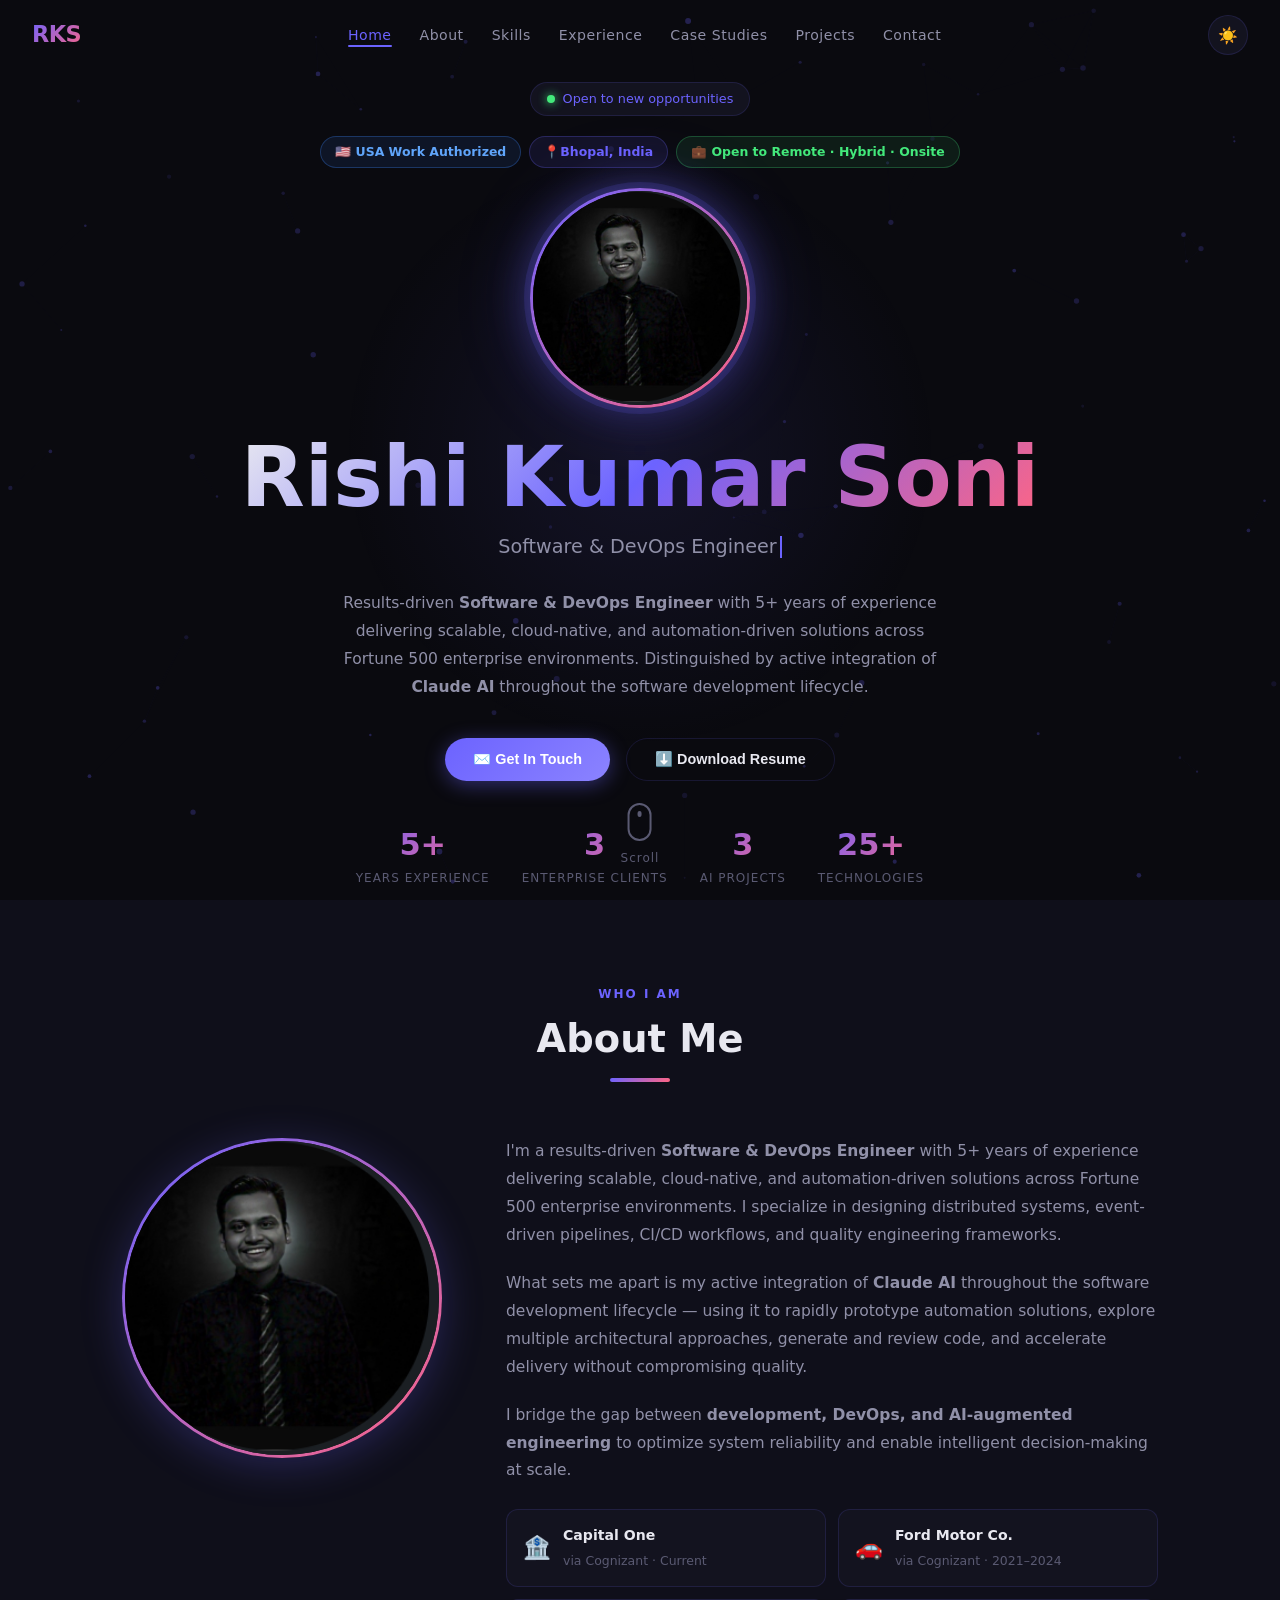
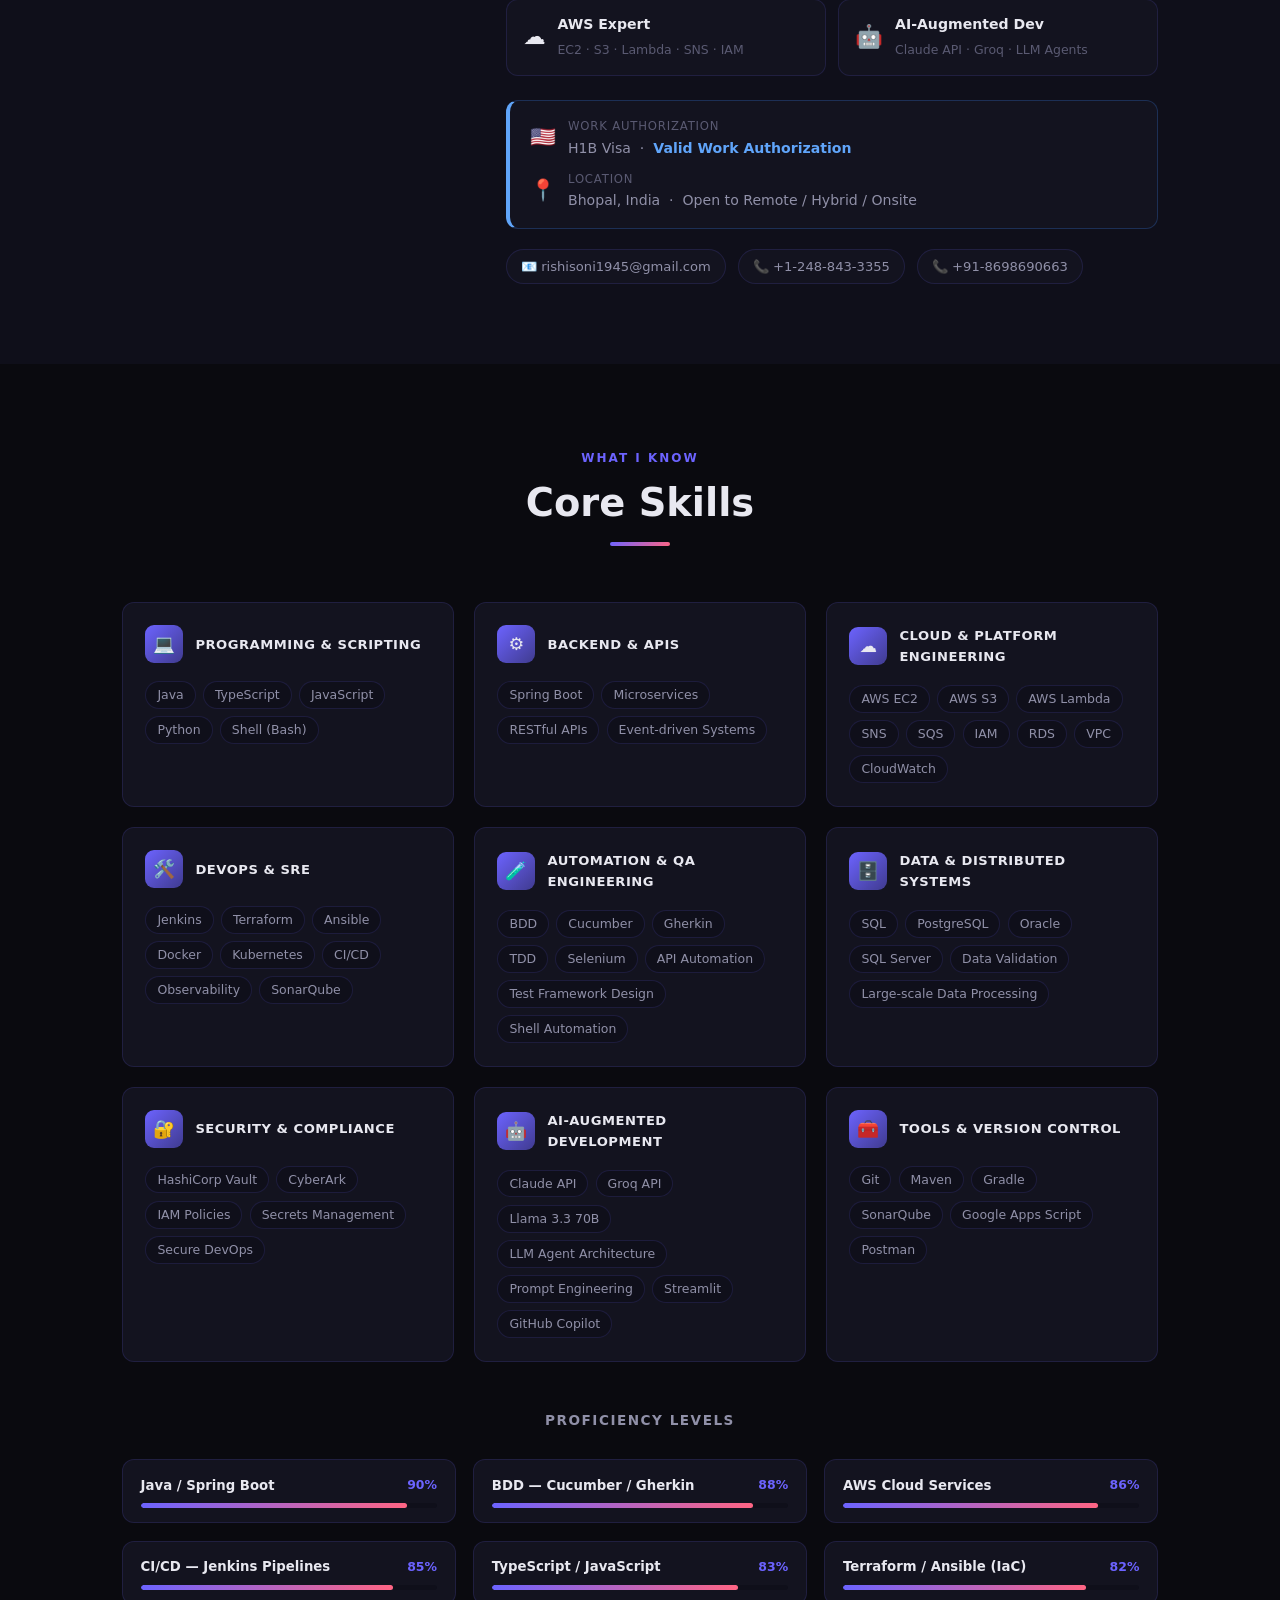
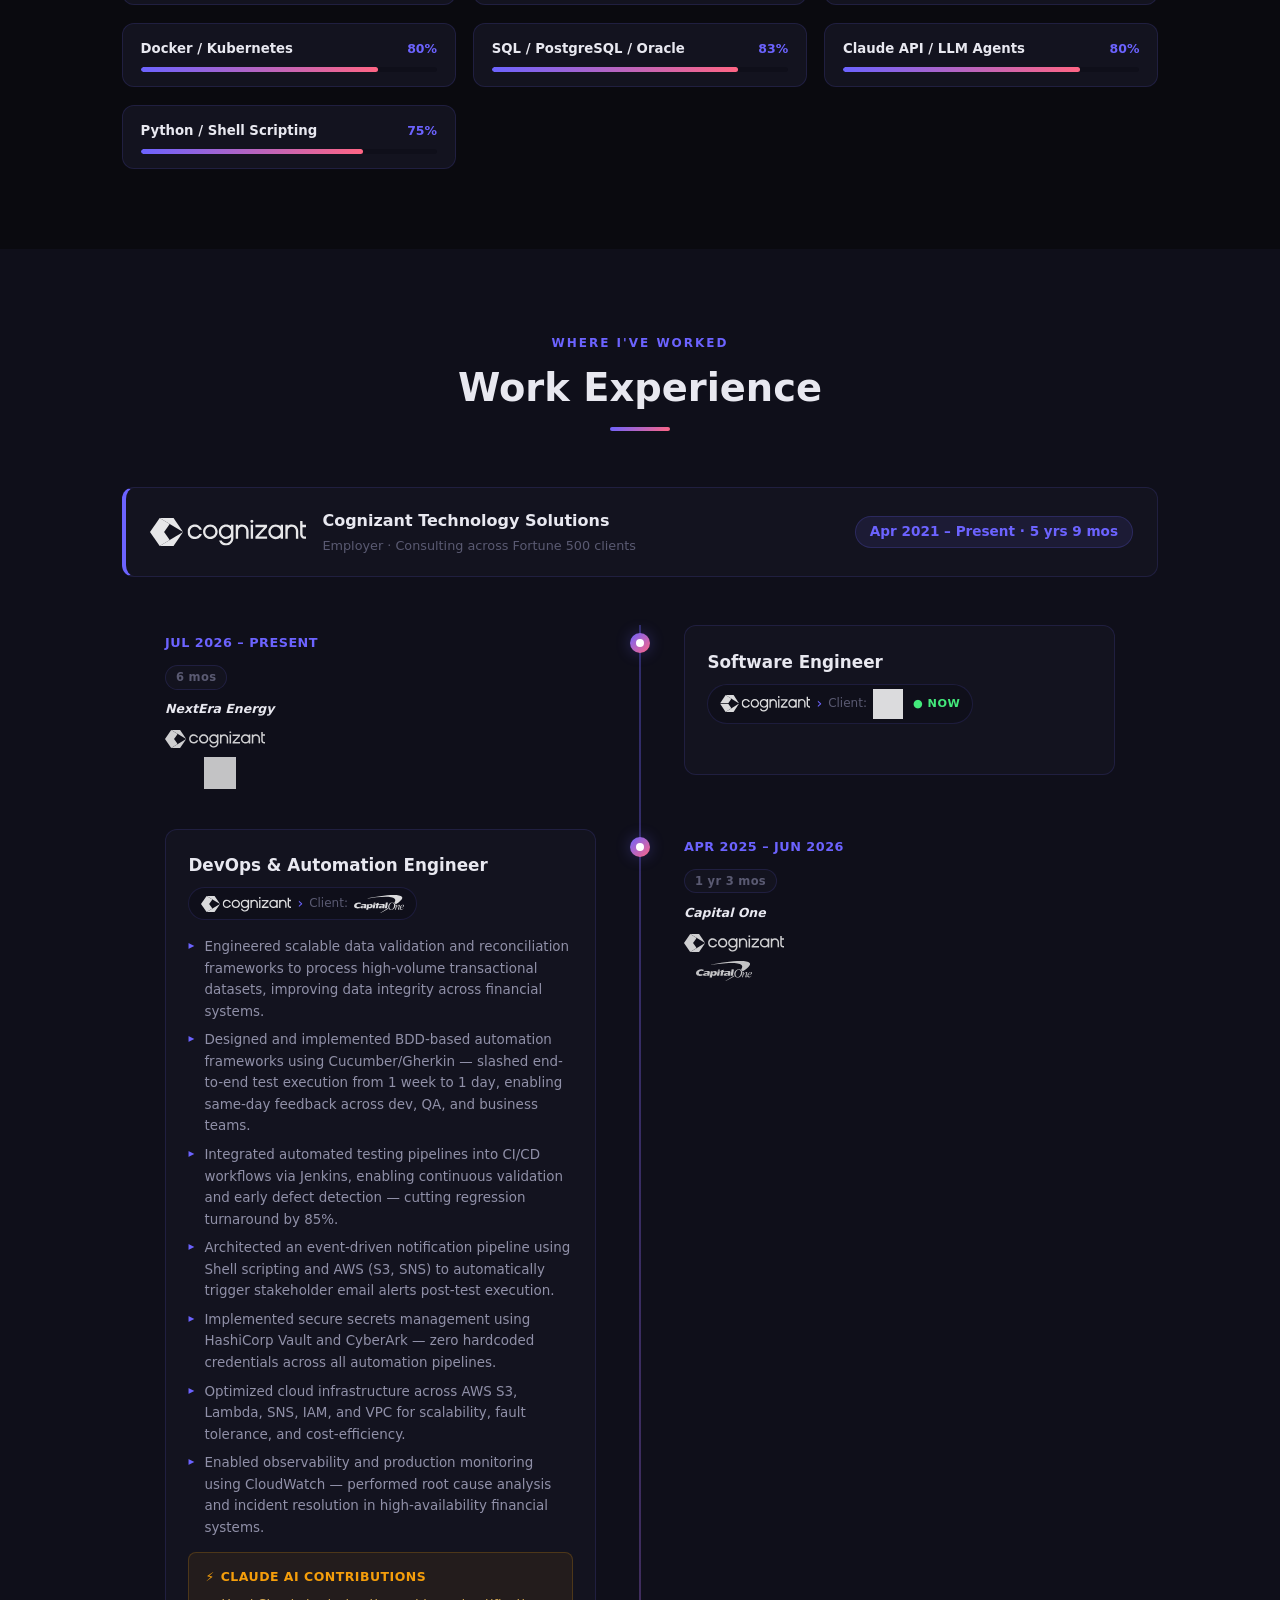
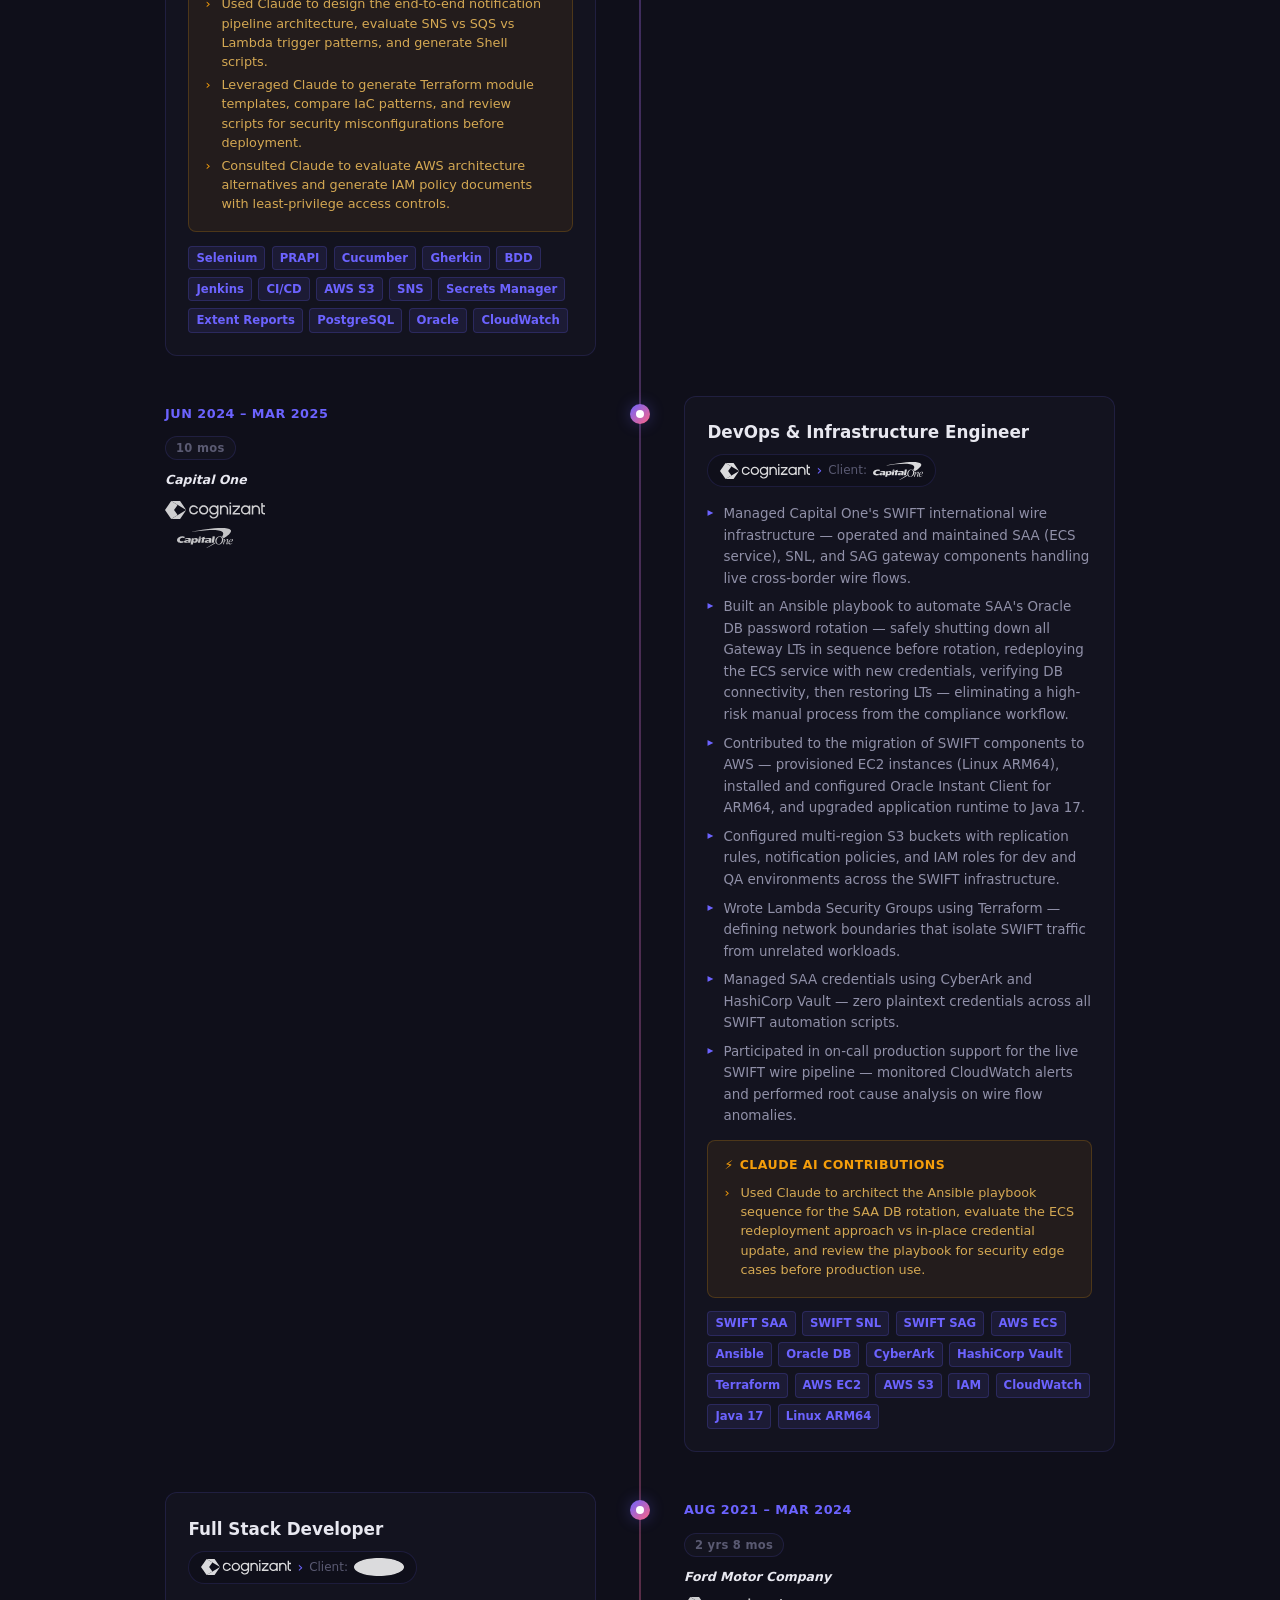
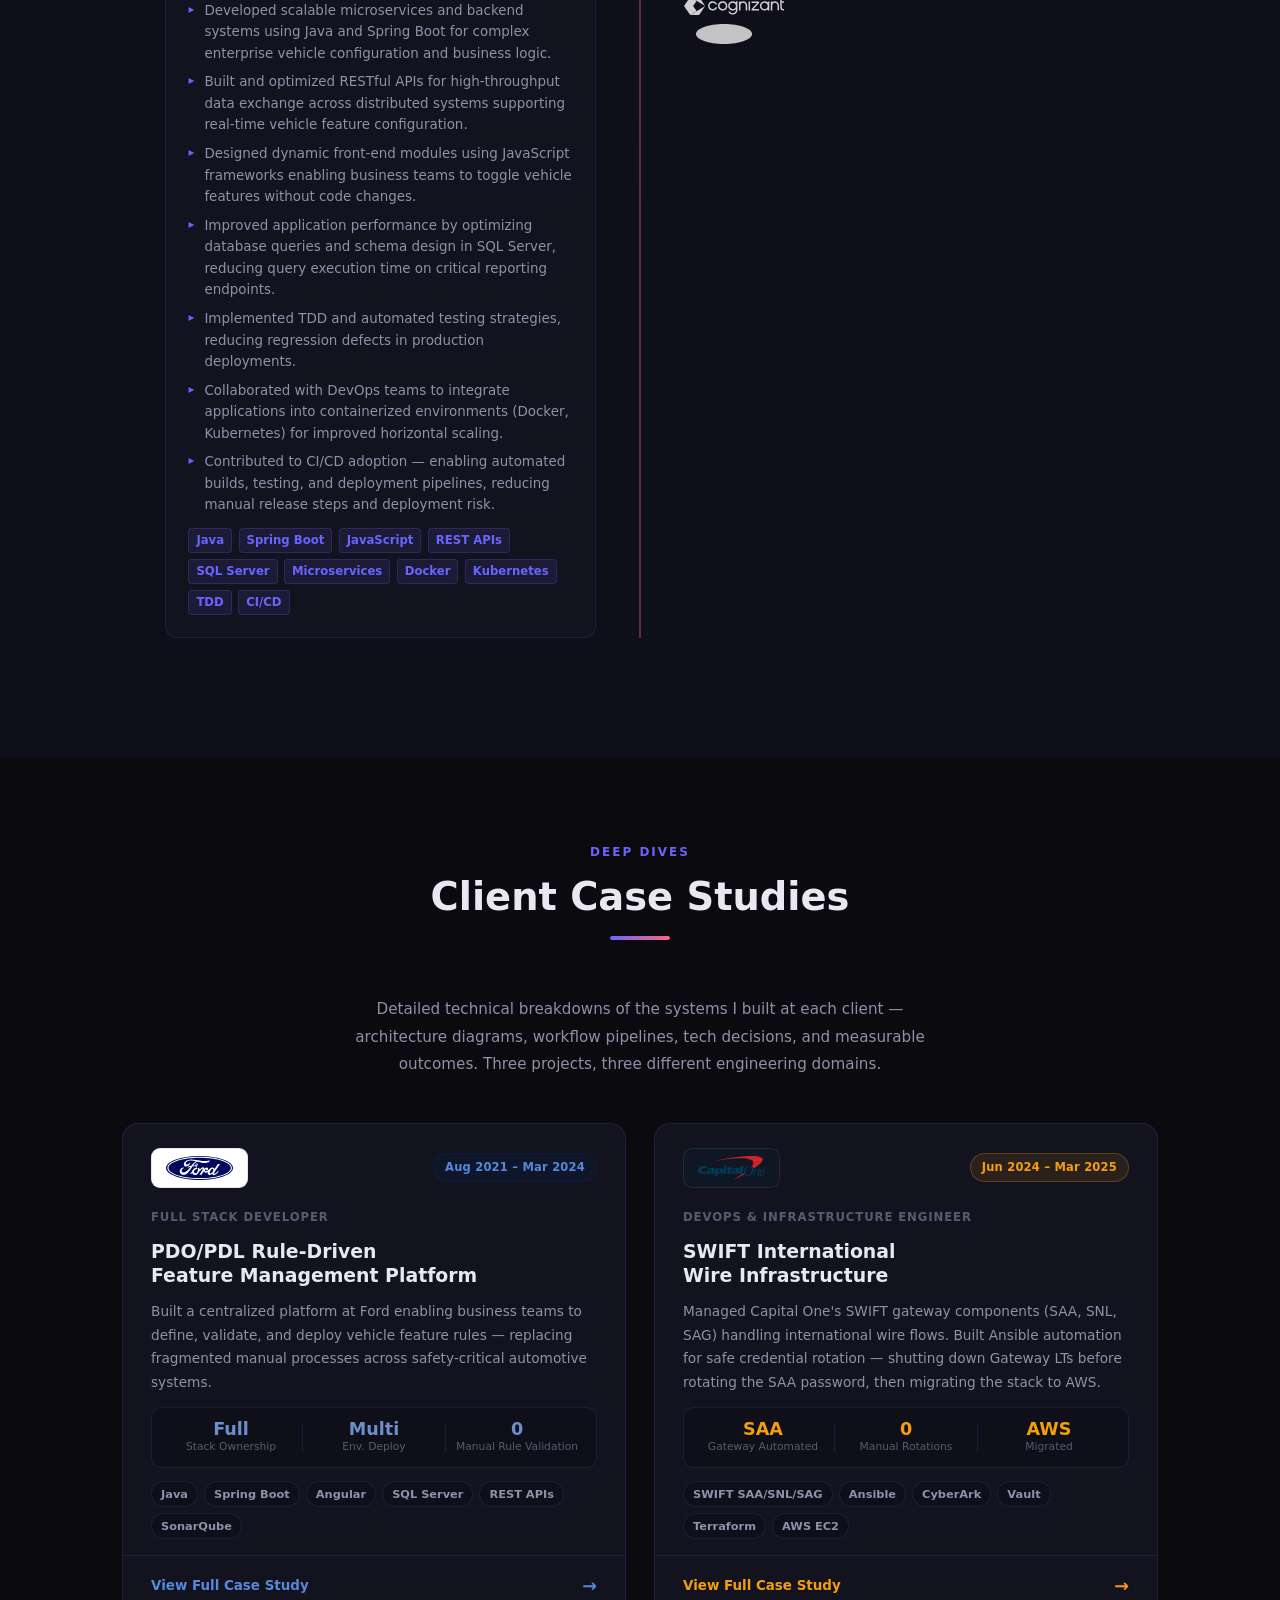
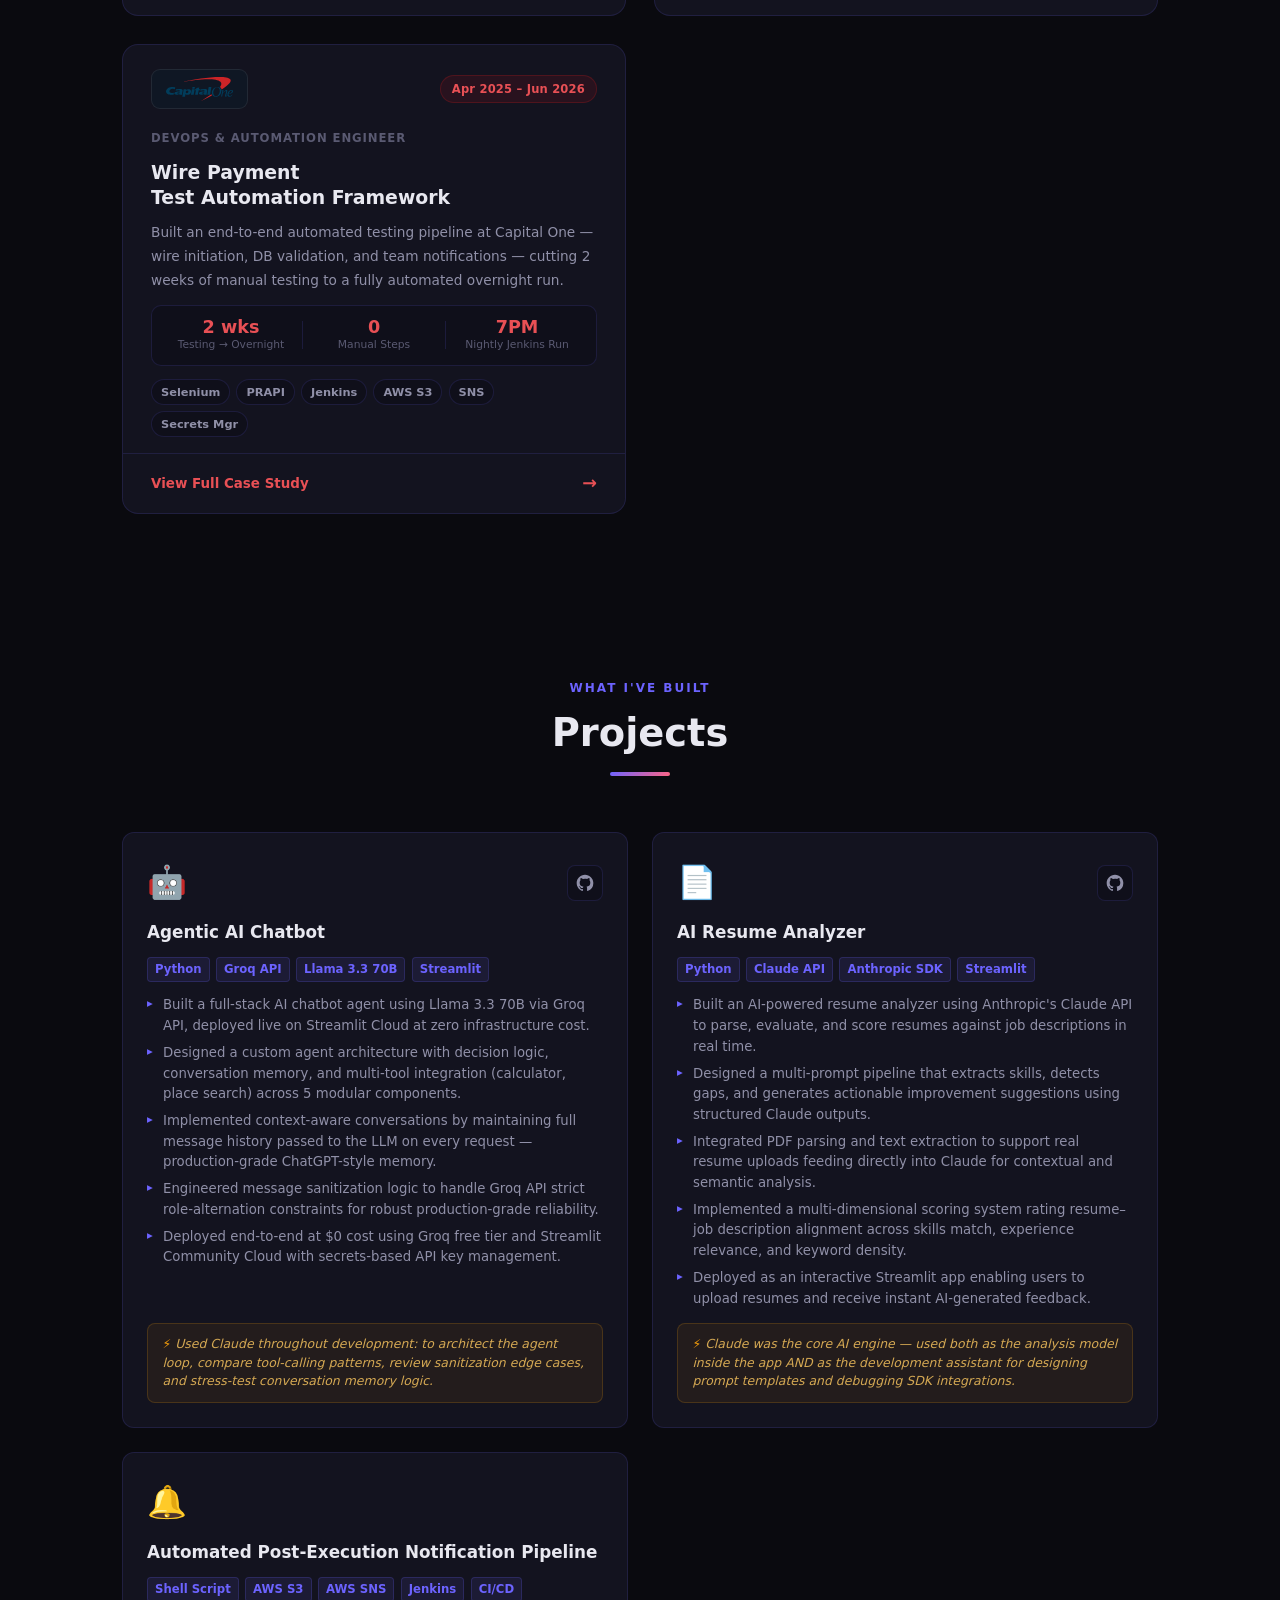
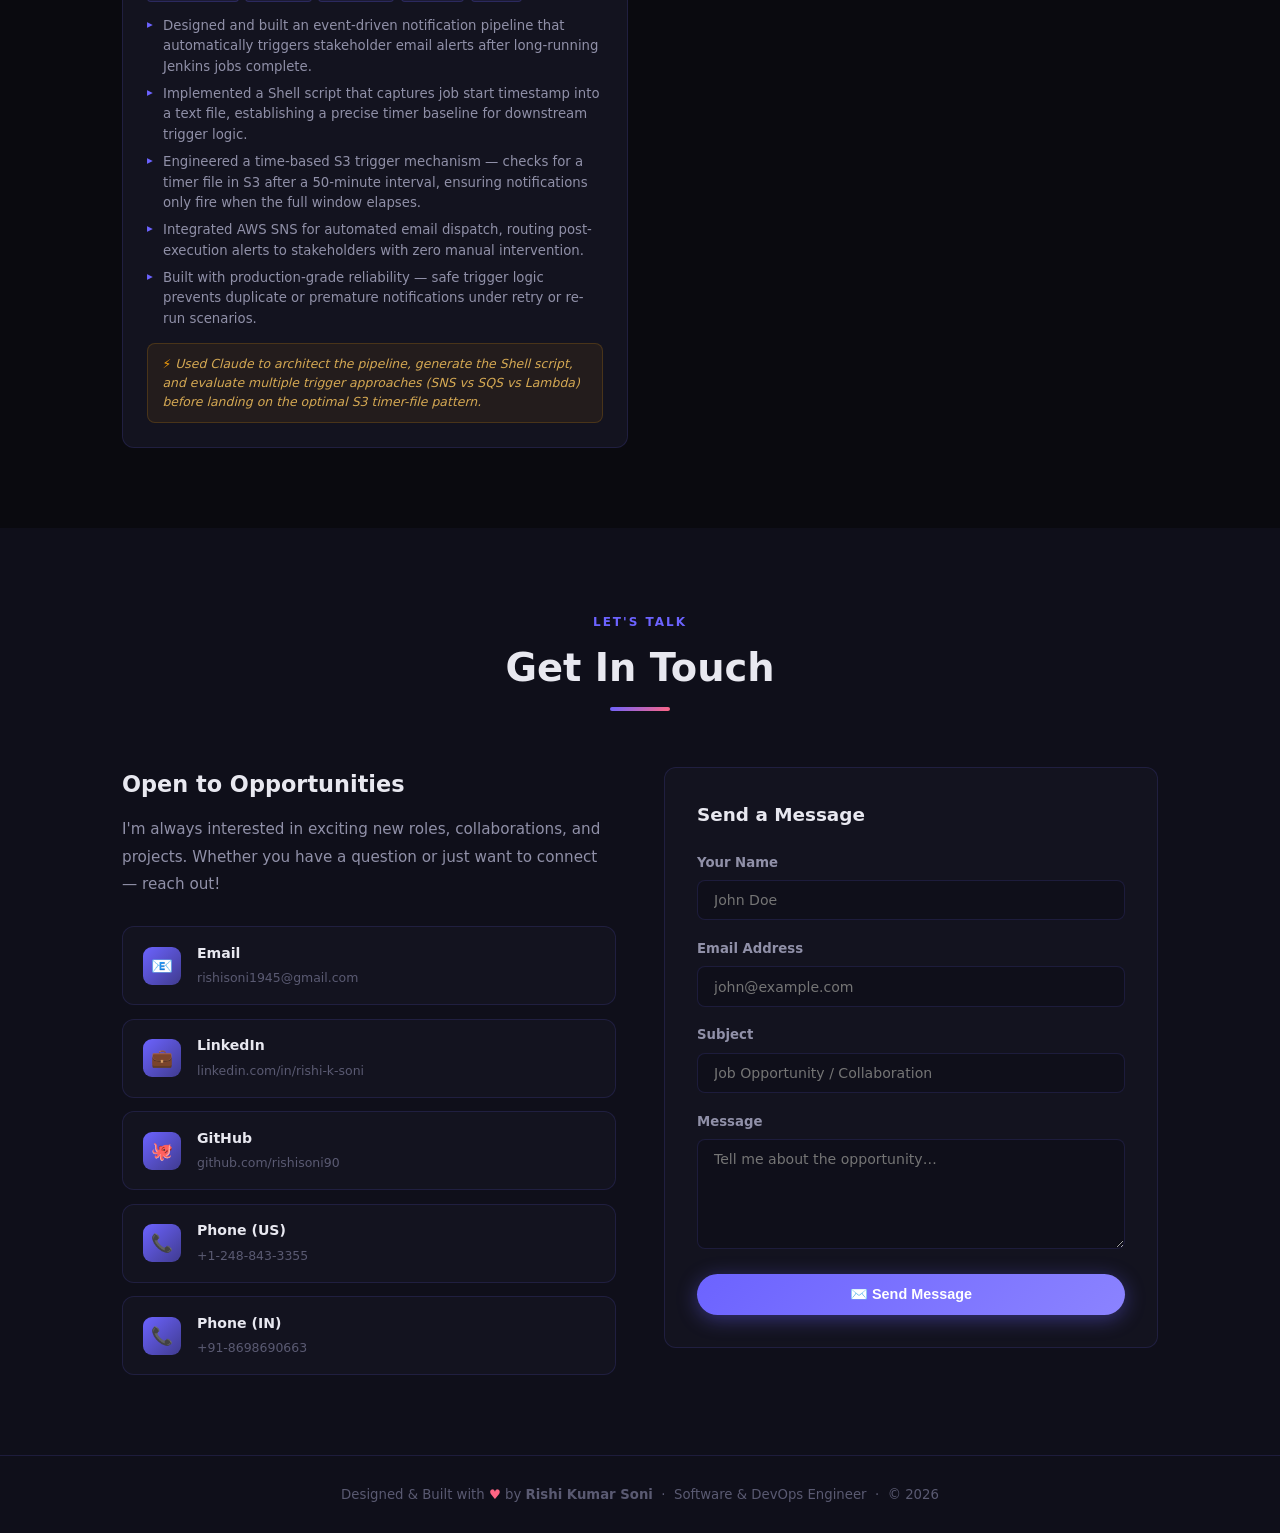
==== commit 3dd13082: "Added India Phone Number" ====
--- a/index.html
+++ b/index.html
@@ -186,6 +186,7 @@
           <div class="contact-quick">
             <a href="mailto:rishisoni1945@gmail.com" class="contact-pill">📧 rishisoni1945@gmail.com</a>
             <a href="tel:+12488433355" class="contact-pill">📞 +1-248-843-3355</a>
+            <a href="tel:+918698690663" class="contact-pill">📞 +91-8698690663</a>
           </div>
         </div>
       </div>
@@ -460,8 +461,15 @@
             <a class="contact-link" href="tel:+12488433355">
               <div class="link-icon">📞</div>
               <div class="link-text">
-                <strong>Phone</strong>
+                <strong>Phone (US)</strong>
                 <span>+1-248-843-3355</span>
+              </div>
+            </a>
+            <a class="contact-link" href="tel:+918698690663">
+              <div class="link-icon">📞</div>
+              <div class="link-text">
+                <strong>Phone (IN)</strong>
+                <span>+91-8698690663</span>
               </div>
             </a>
           </div>
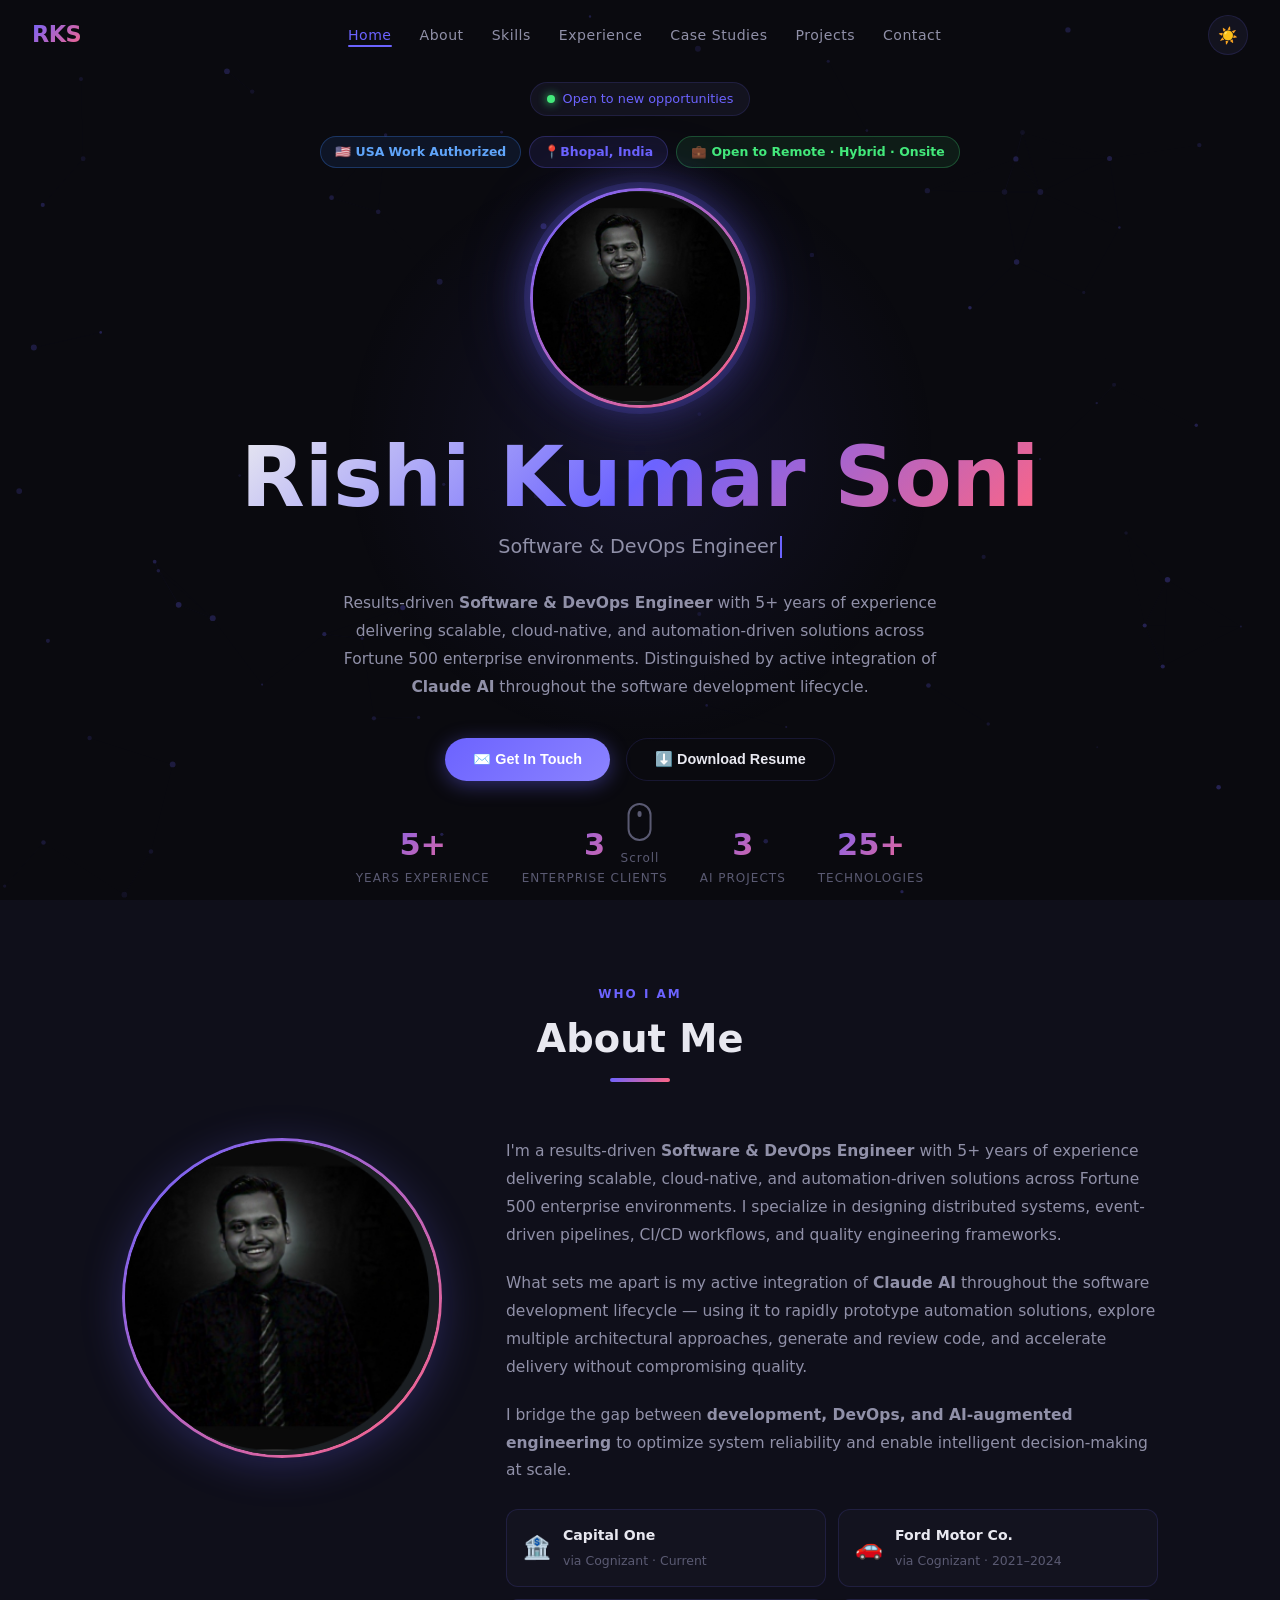
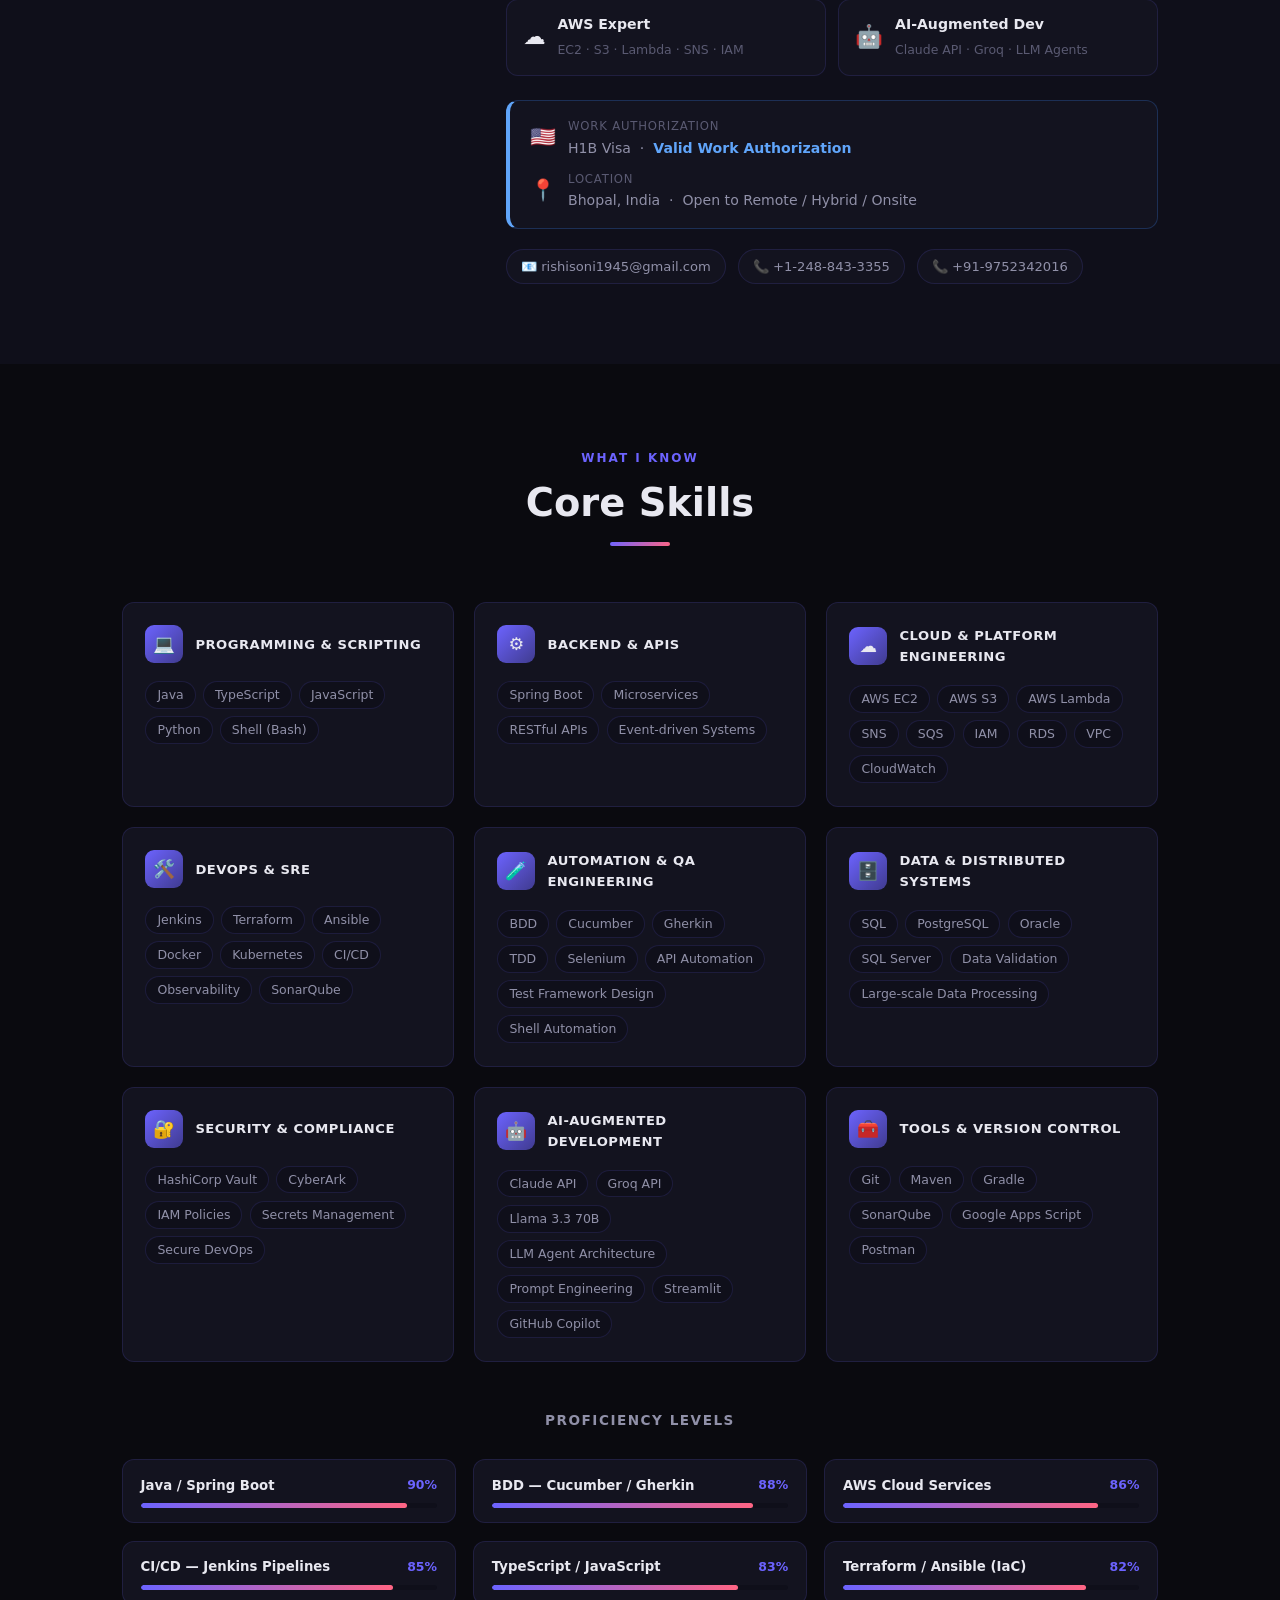
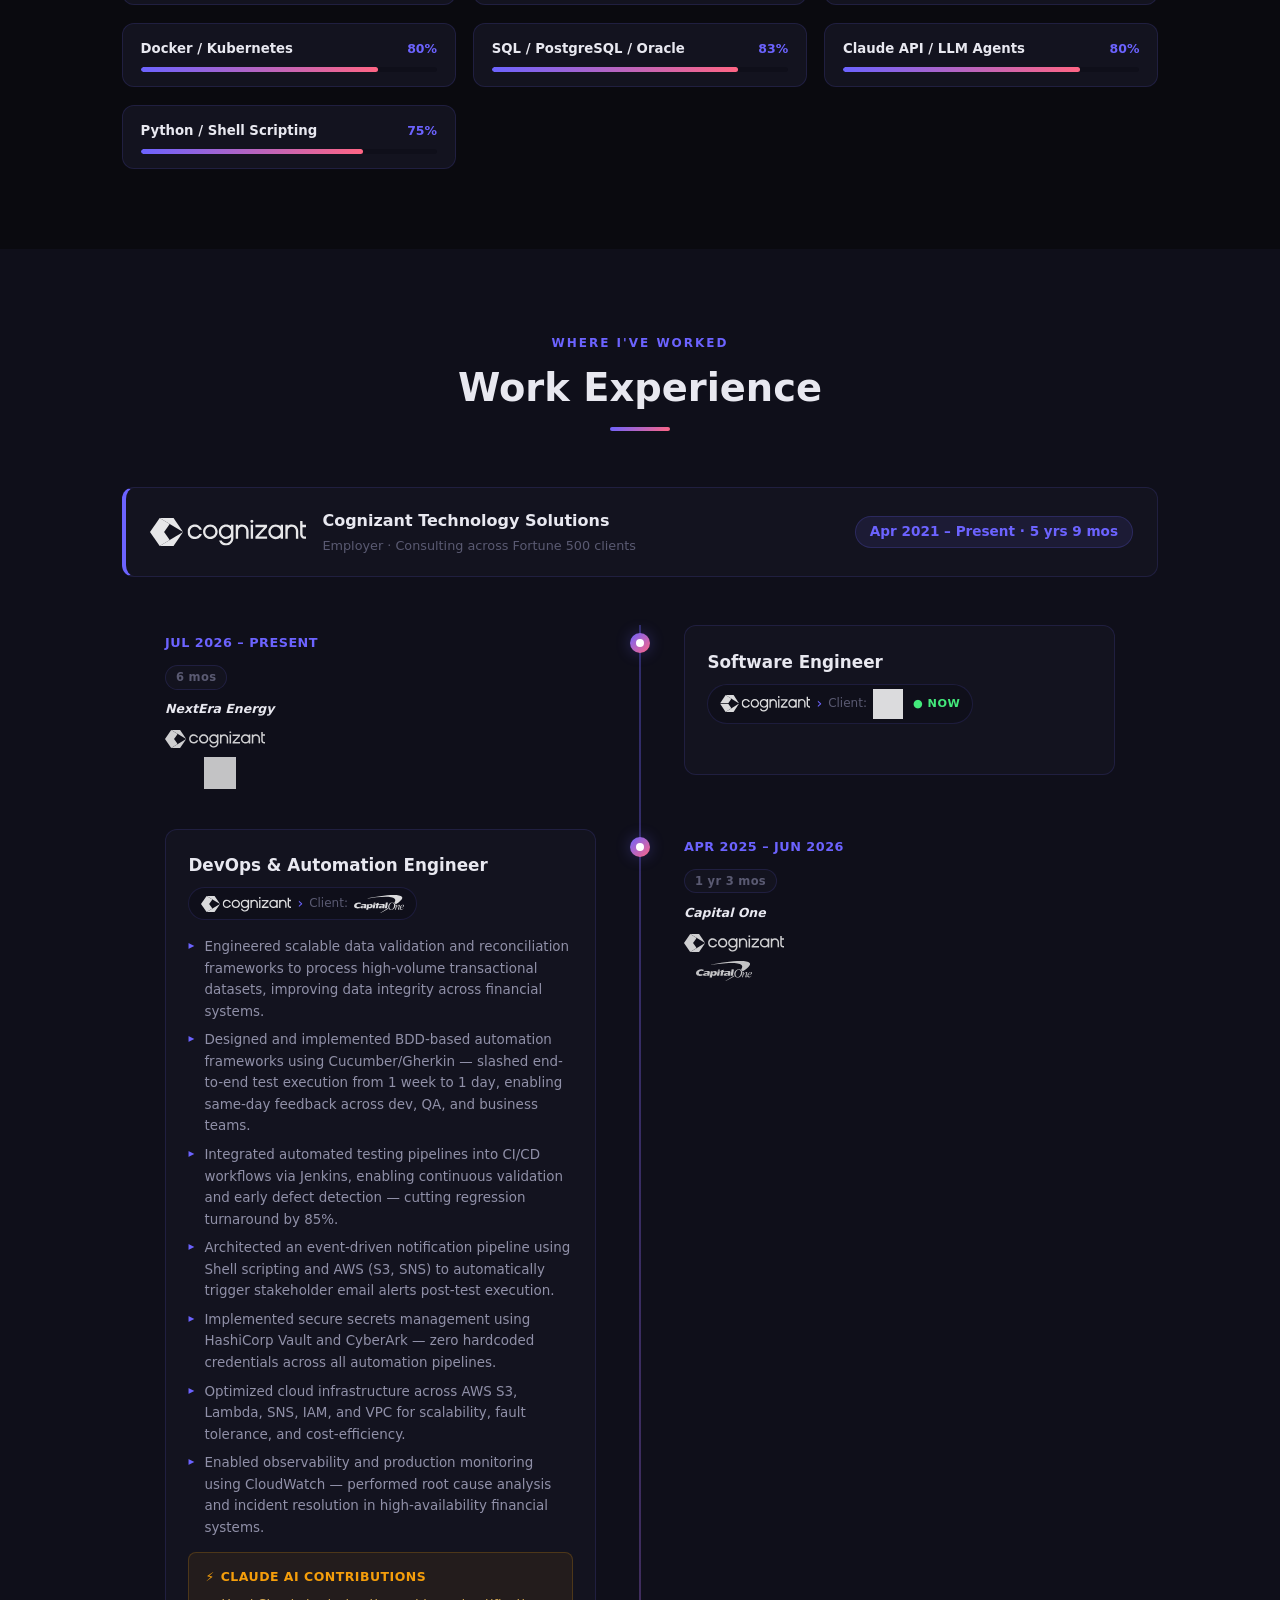
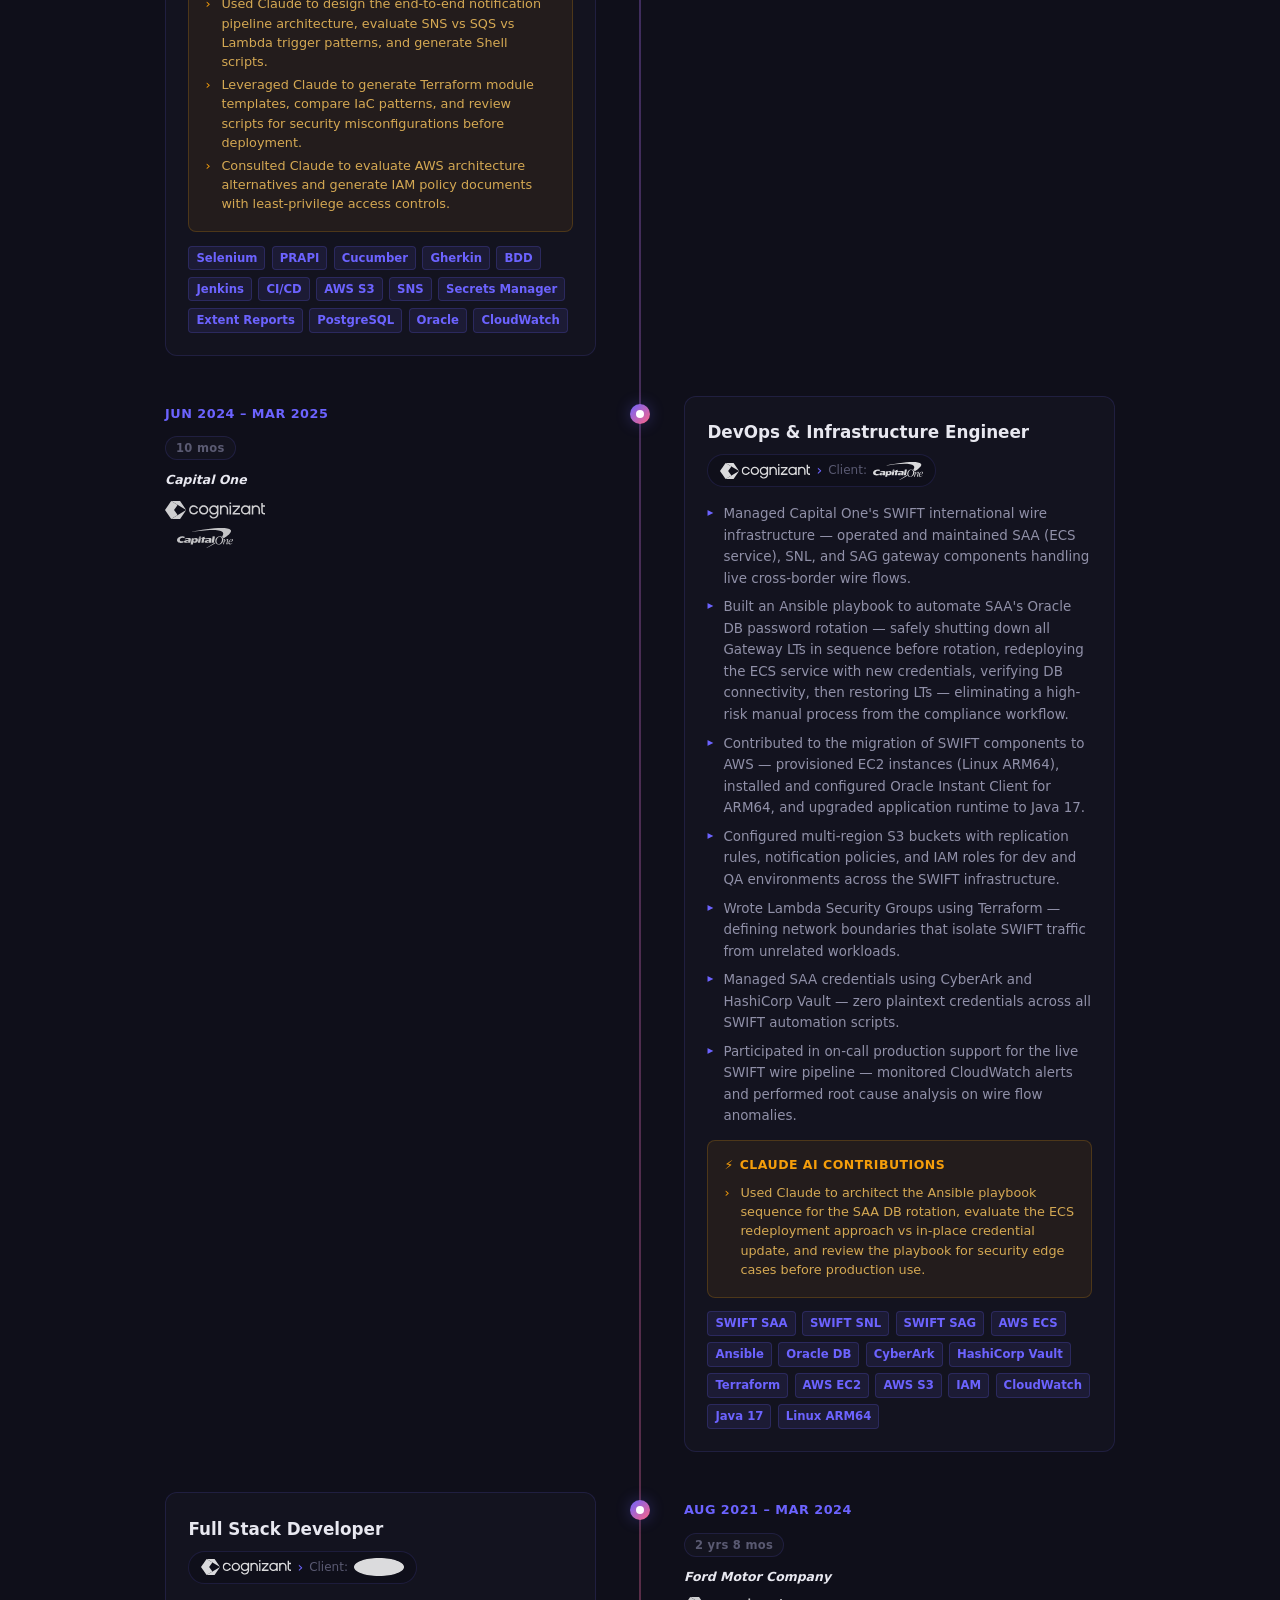
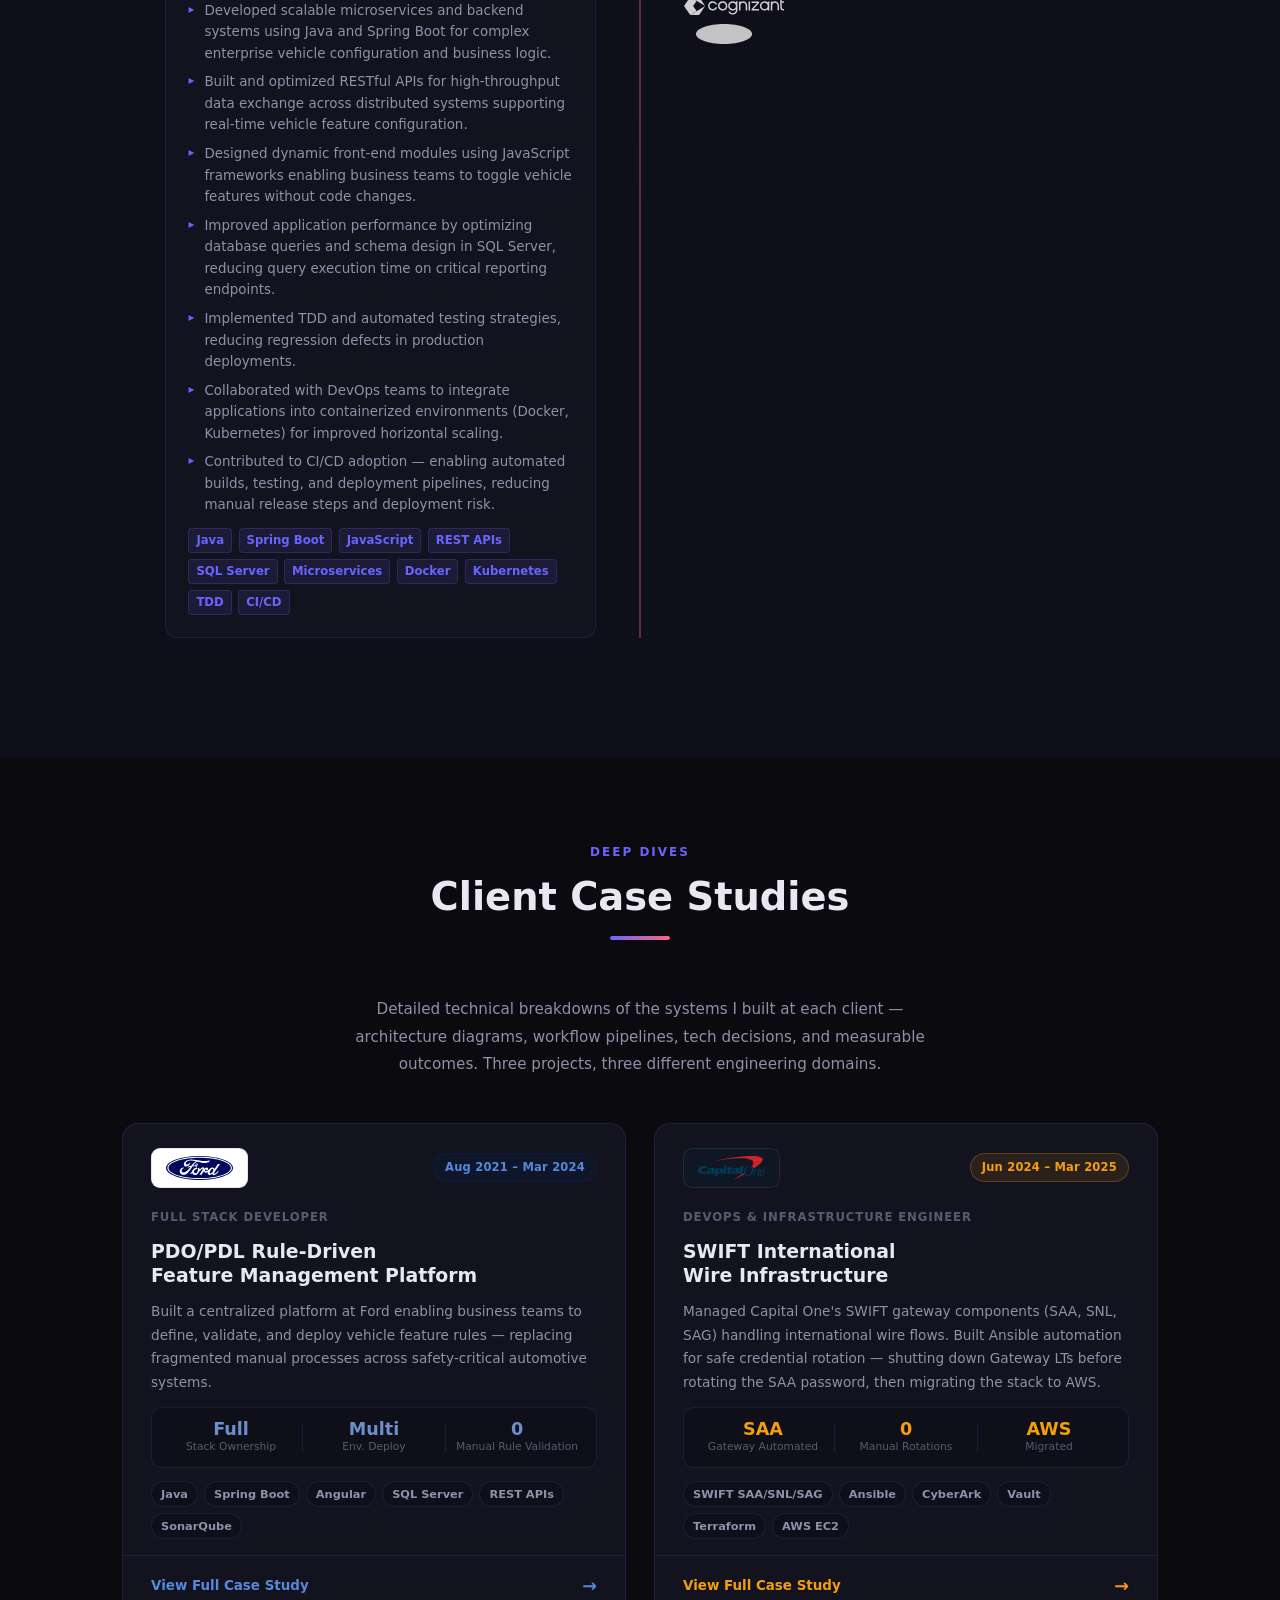
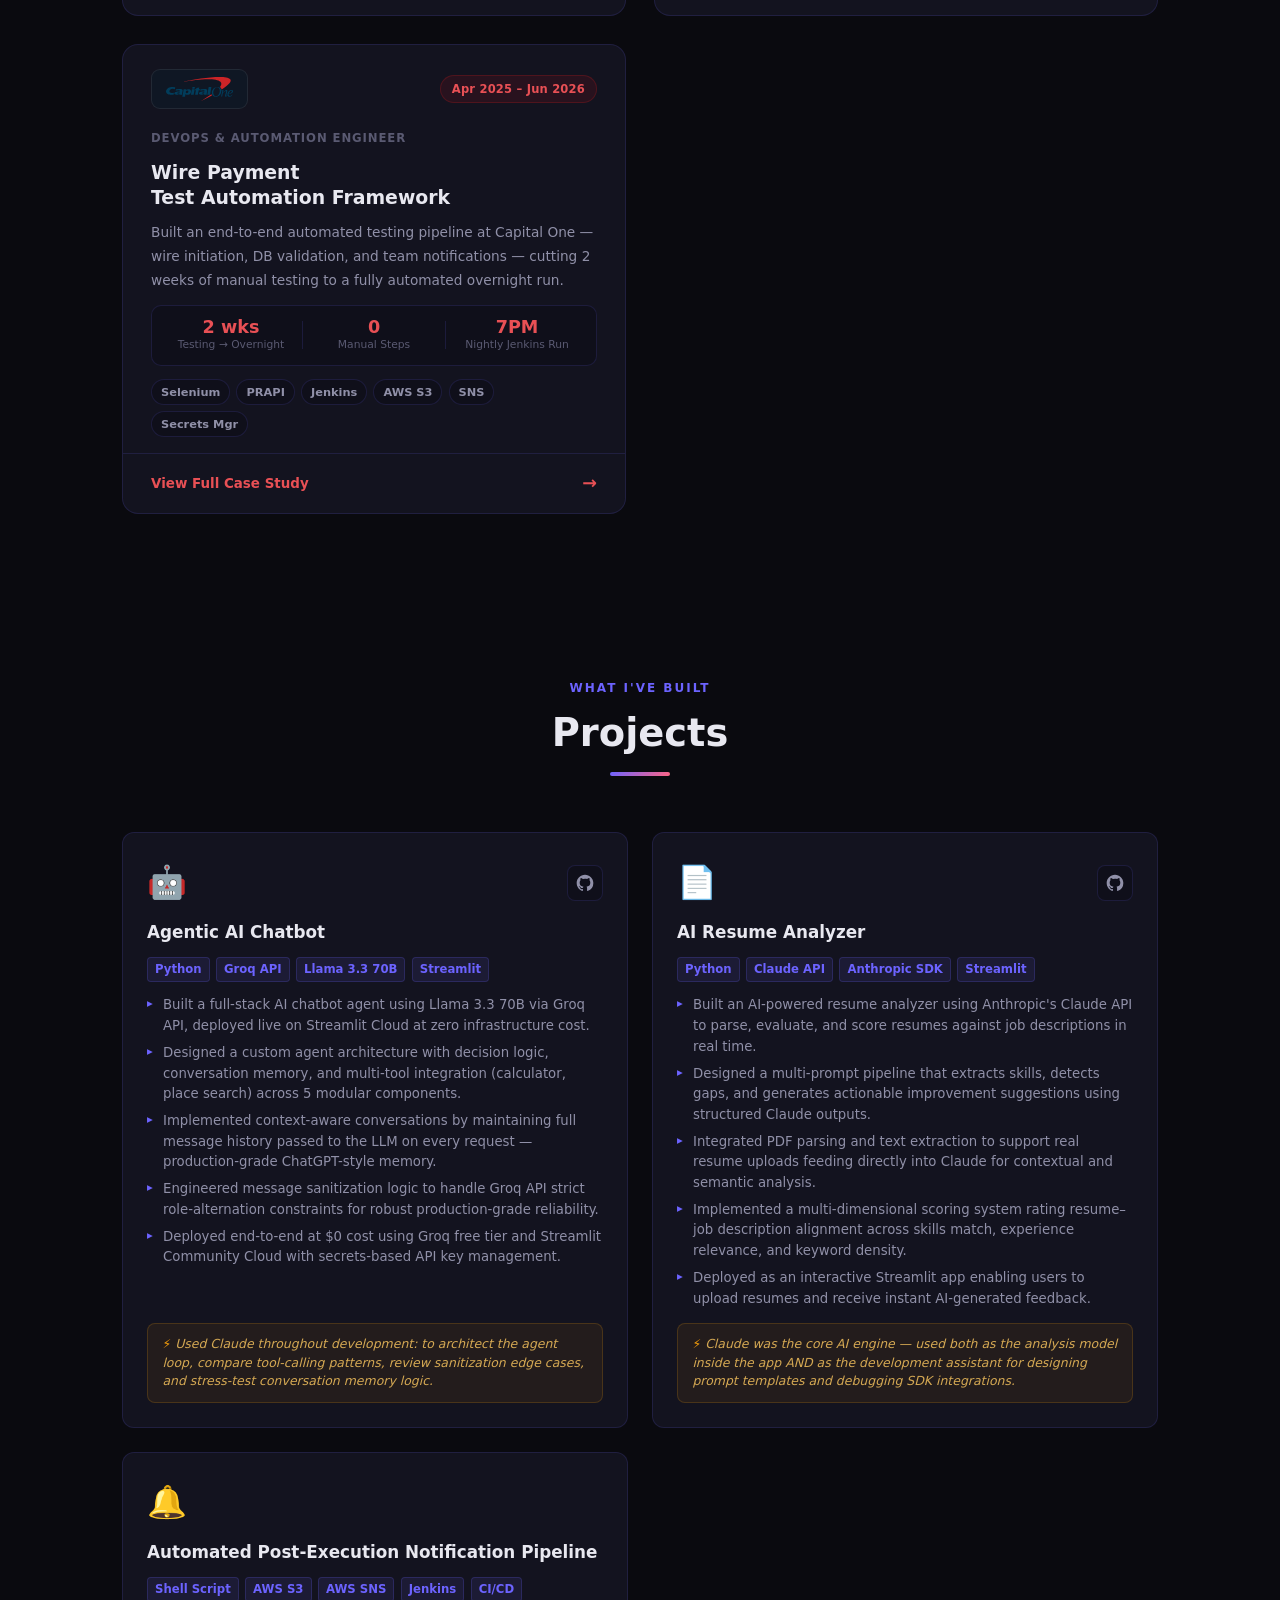
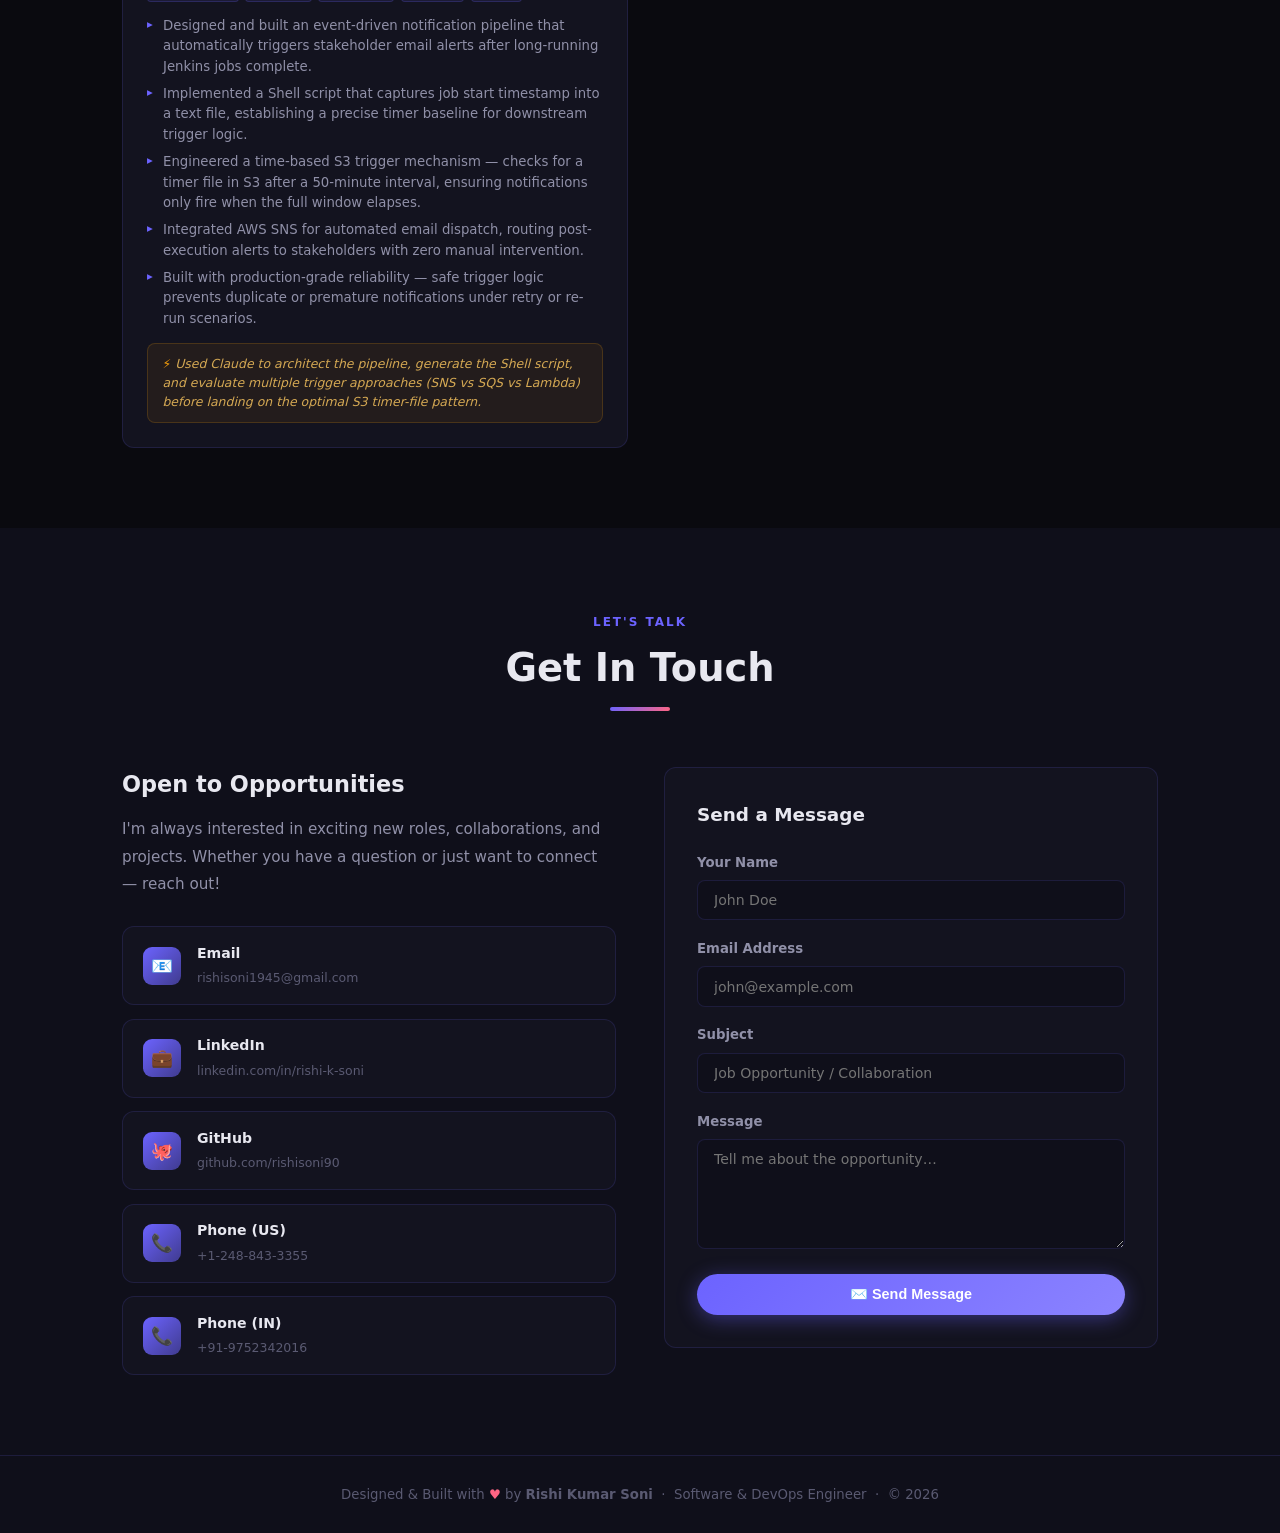
==== commit 8761acb1: "Update contact phone number for India" ====
--- a/index.html
+++ b/index.html
@@ -186,7 +186,7 @@
           <div class="contact-quick">
             <a href="mailto:rishisoni1945@gmail.com" class="contact-pill">📧 rishisoni1945@gmail.com</a>
             <a href="tel:+12488433355" class="contact-pill">📞 +1-248-843-3355</a>
-            <a href="tel:+918698690663" class="contact-pill">📞 +91-8698690663</a>
+            <a href="tel:+919752342016" class="contact-pill">📞 +91-9752342016</a>
           </div>
         </div>
       </div>
@@ -465,11 +465,11 @@
                 <span>+1-248-843-3355</span>
               </div>
             </a>
-            <a class="contact-link" href="tel:+918698690663">
+            <a class="contact-link" href="tel:+919752342016">
               <div class="link-icon">📞</div>
               <div class="link-text">
                 <strong>Phone (IN)</strong>
-                <span>+91-8698690663</span>
+                <span>+91-9752342016</span>
               </div>
             </a>
           </div>
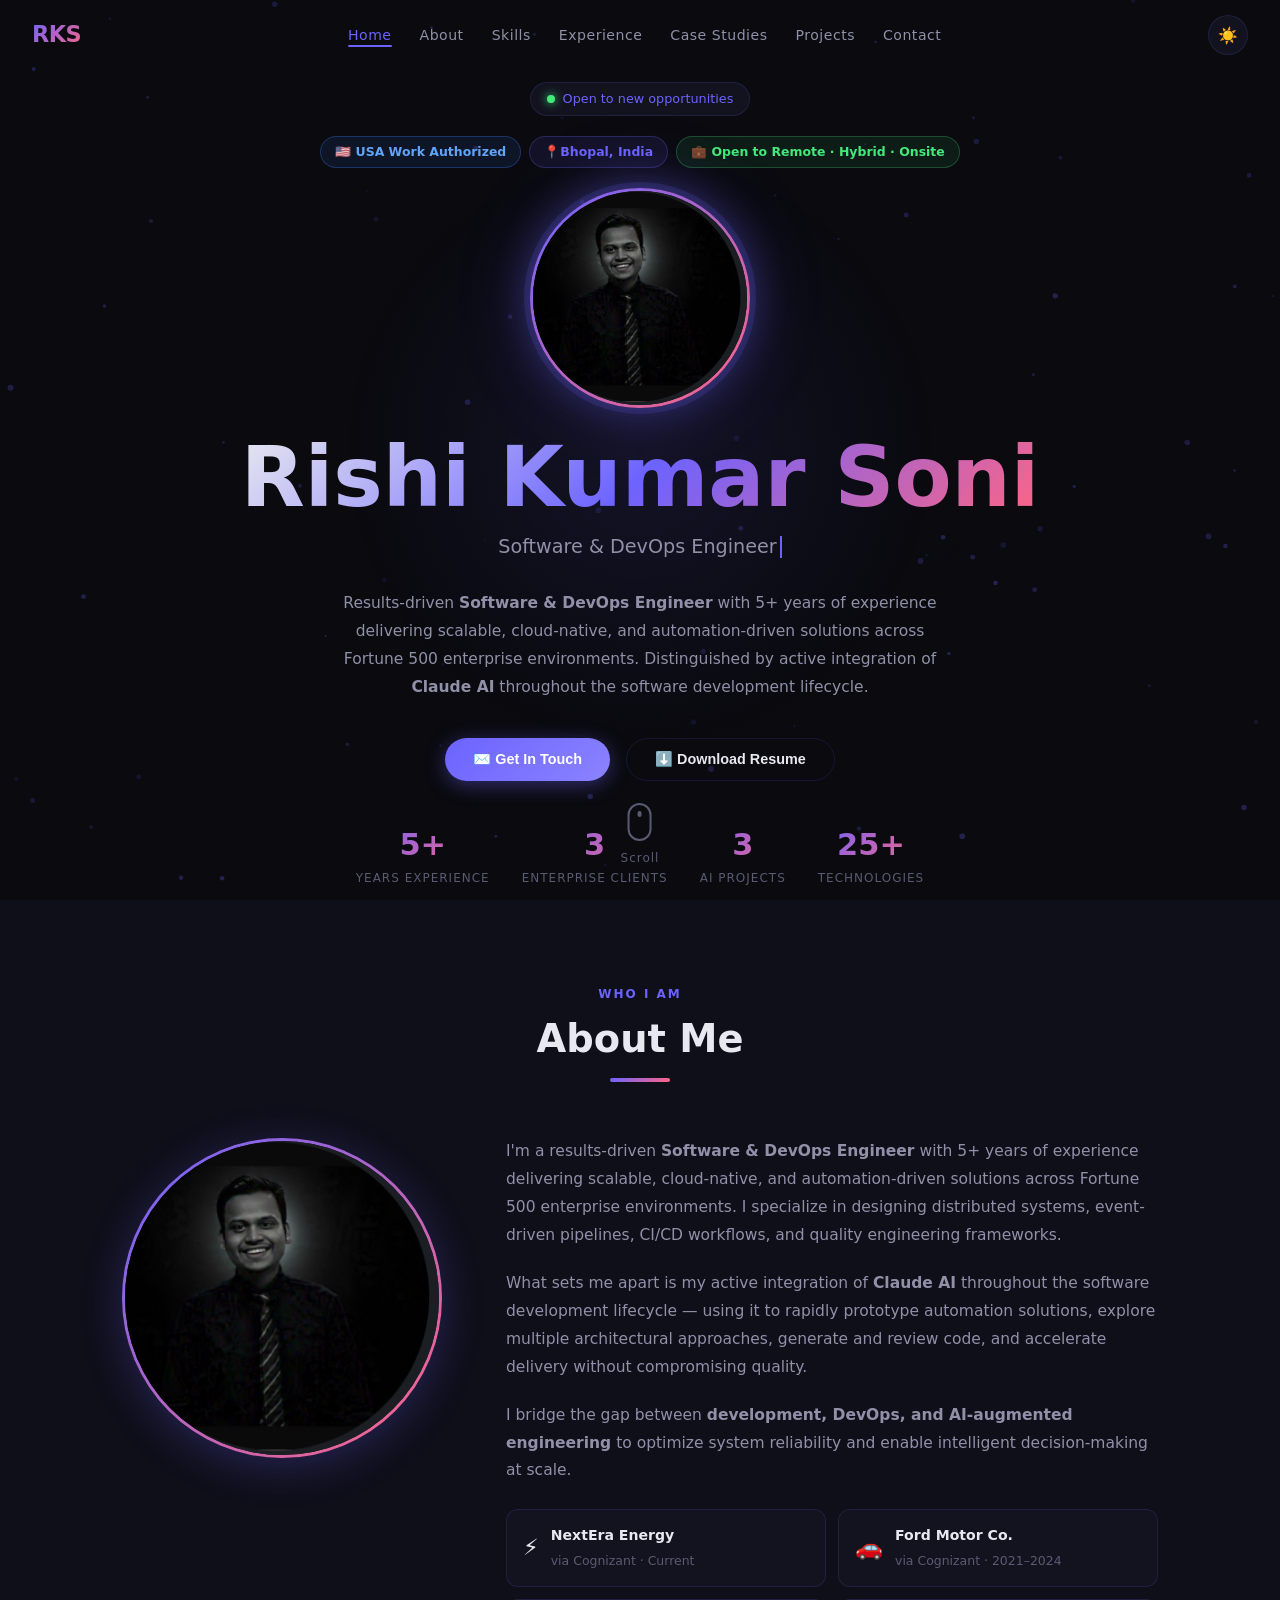
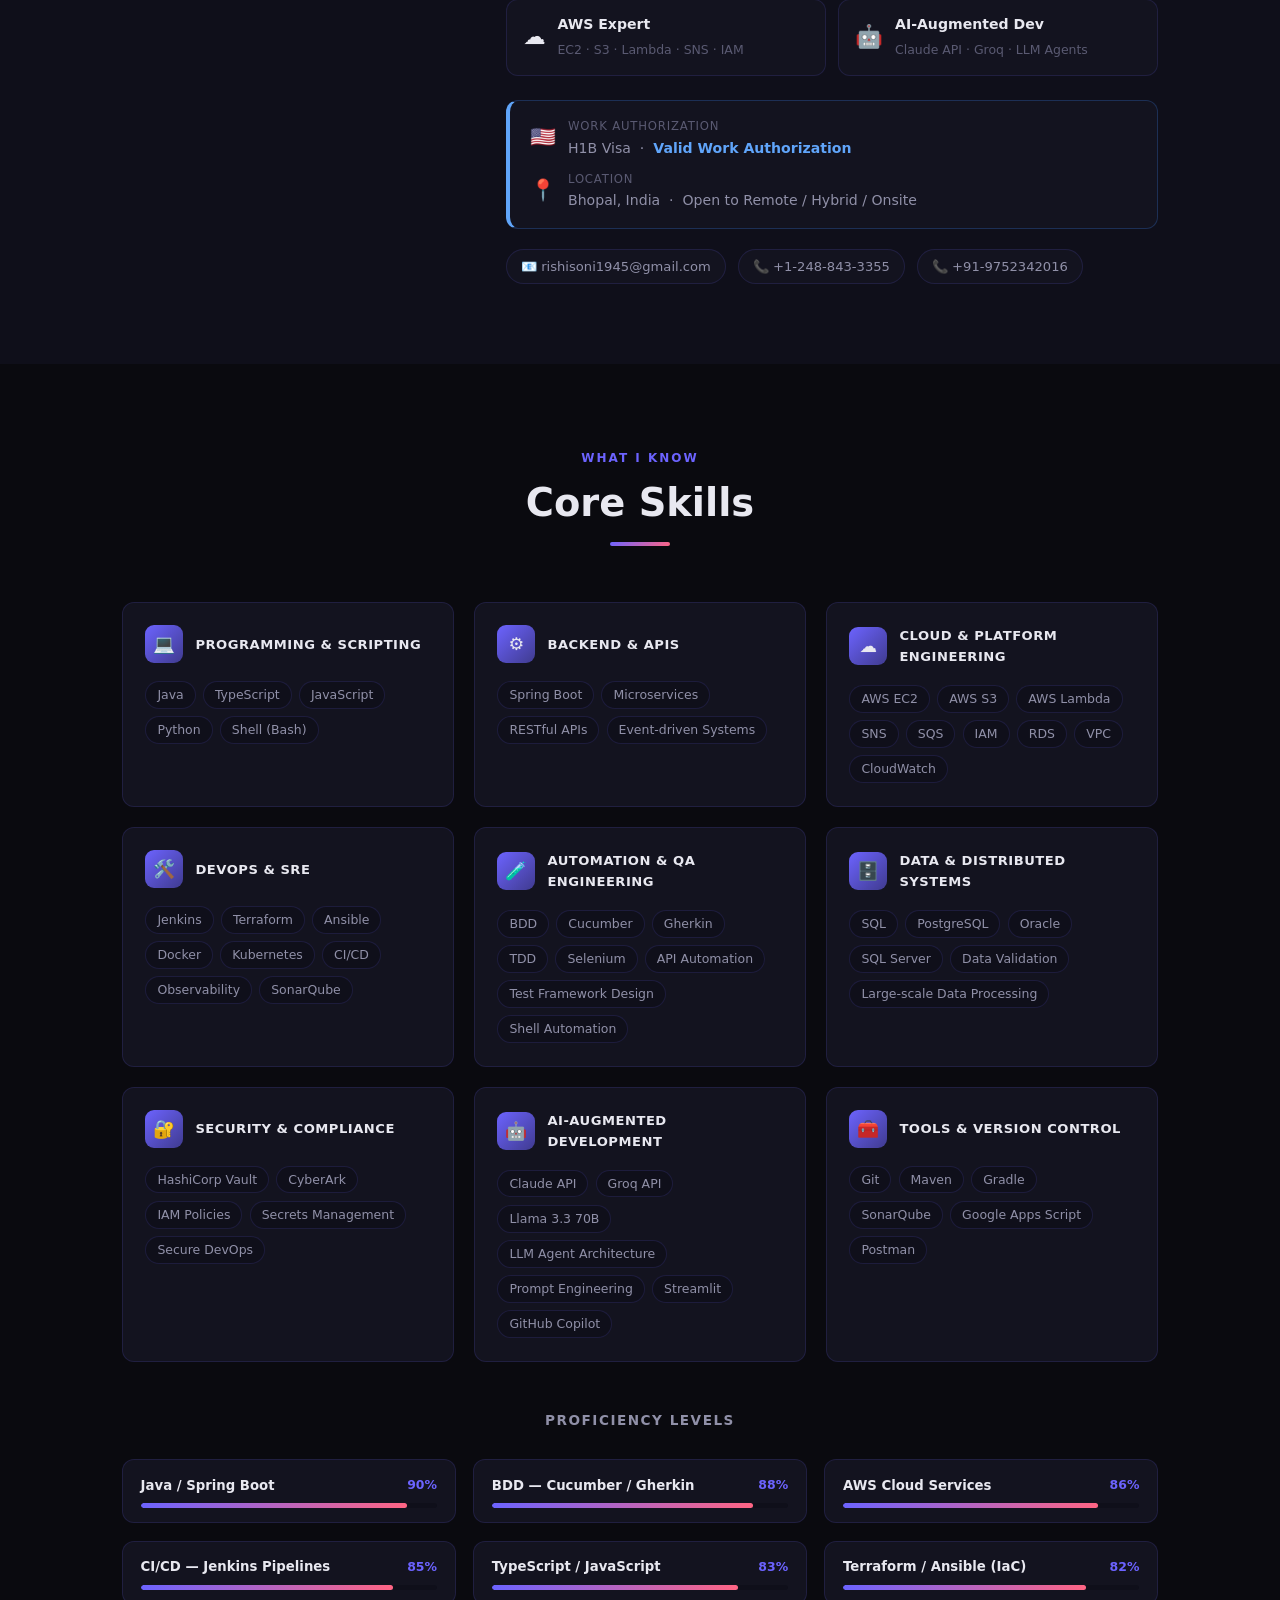
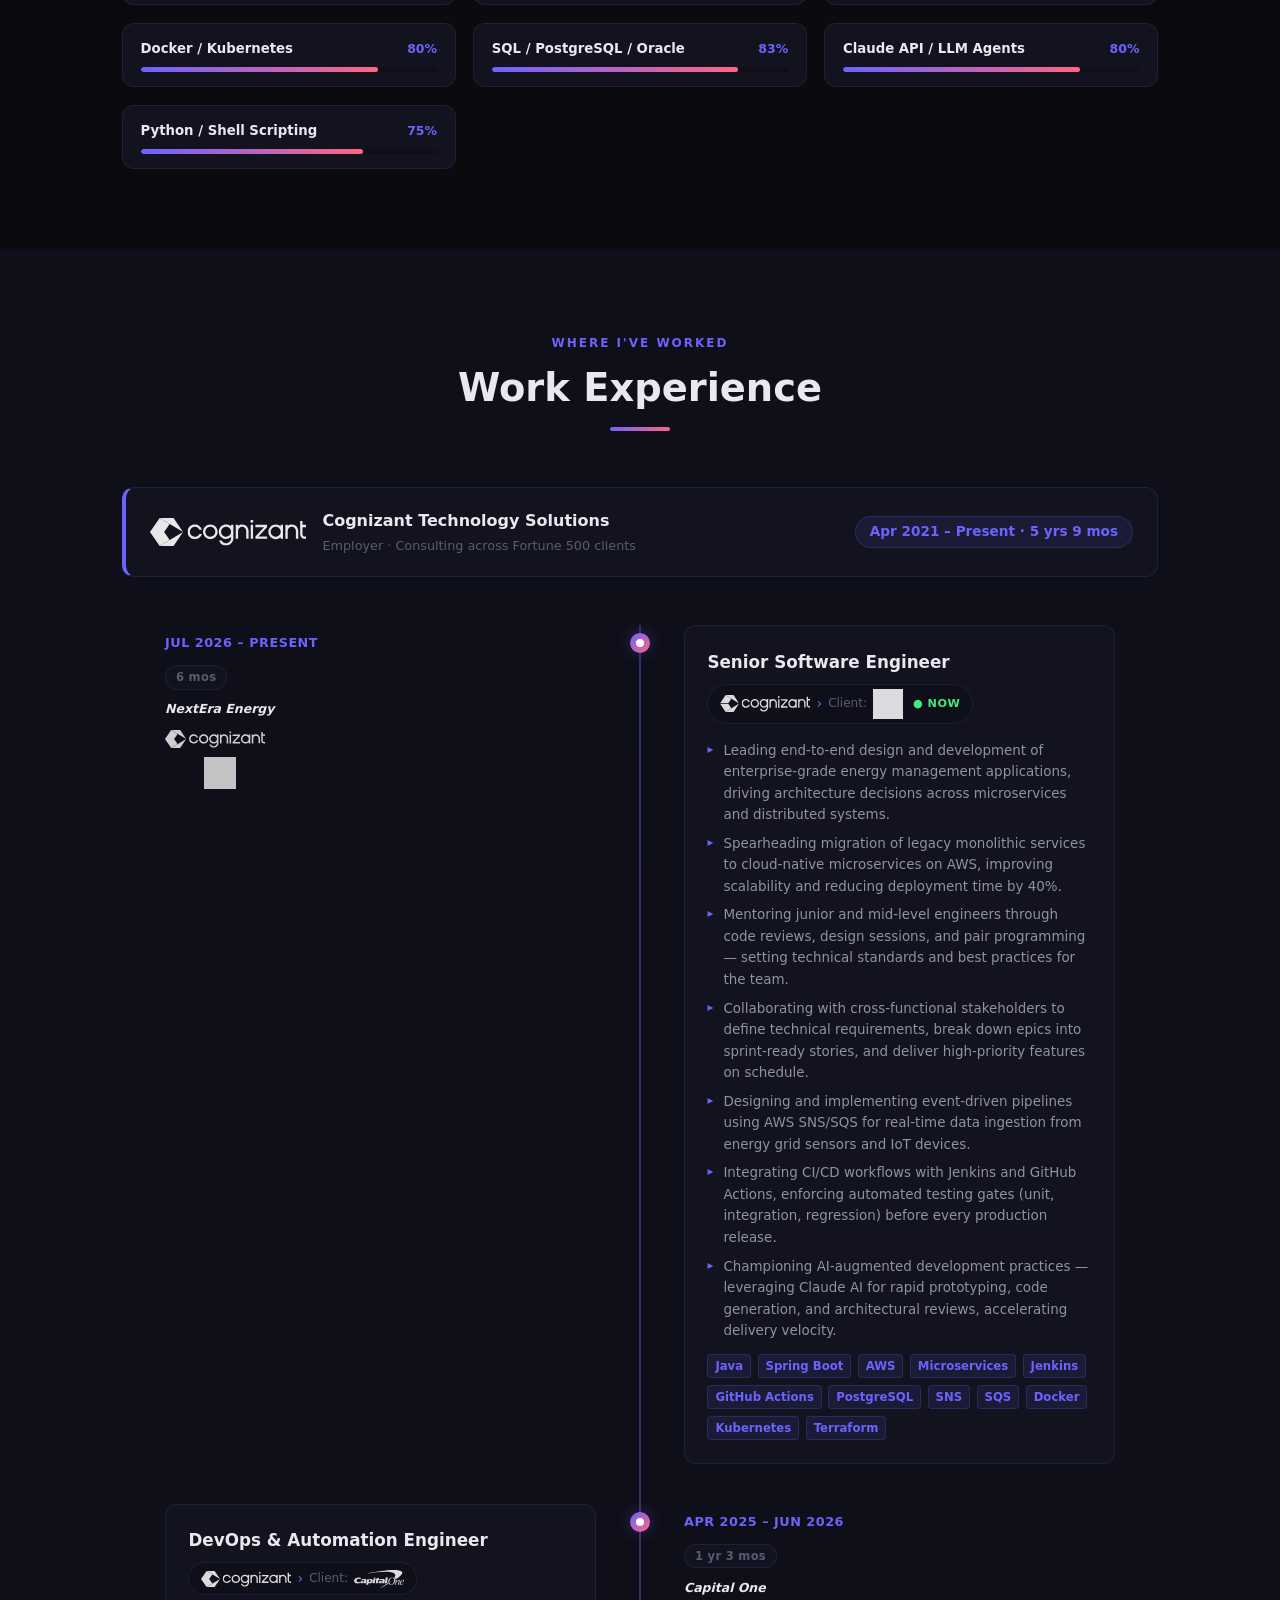
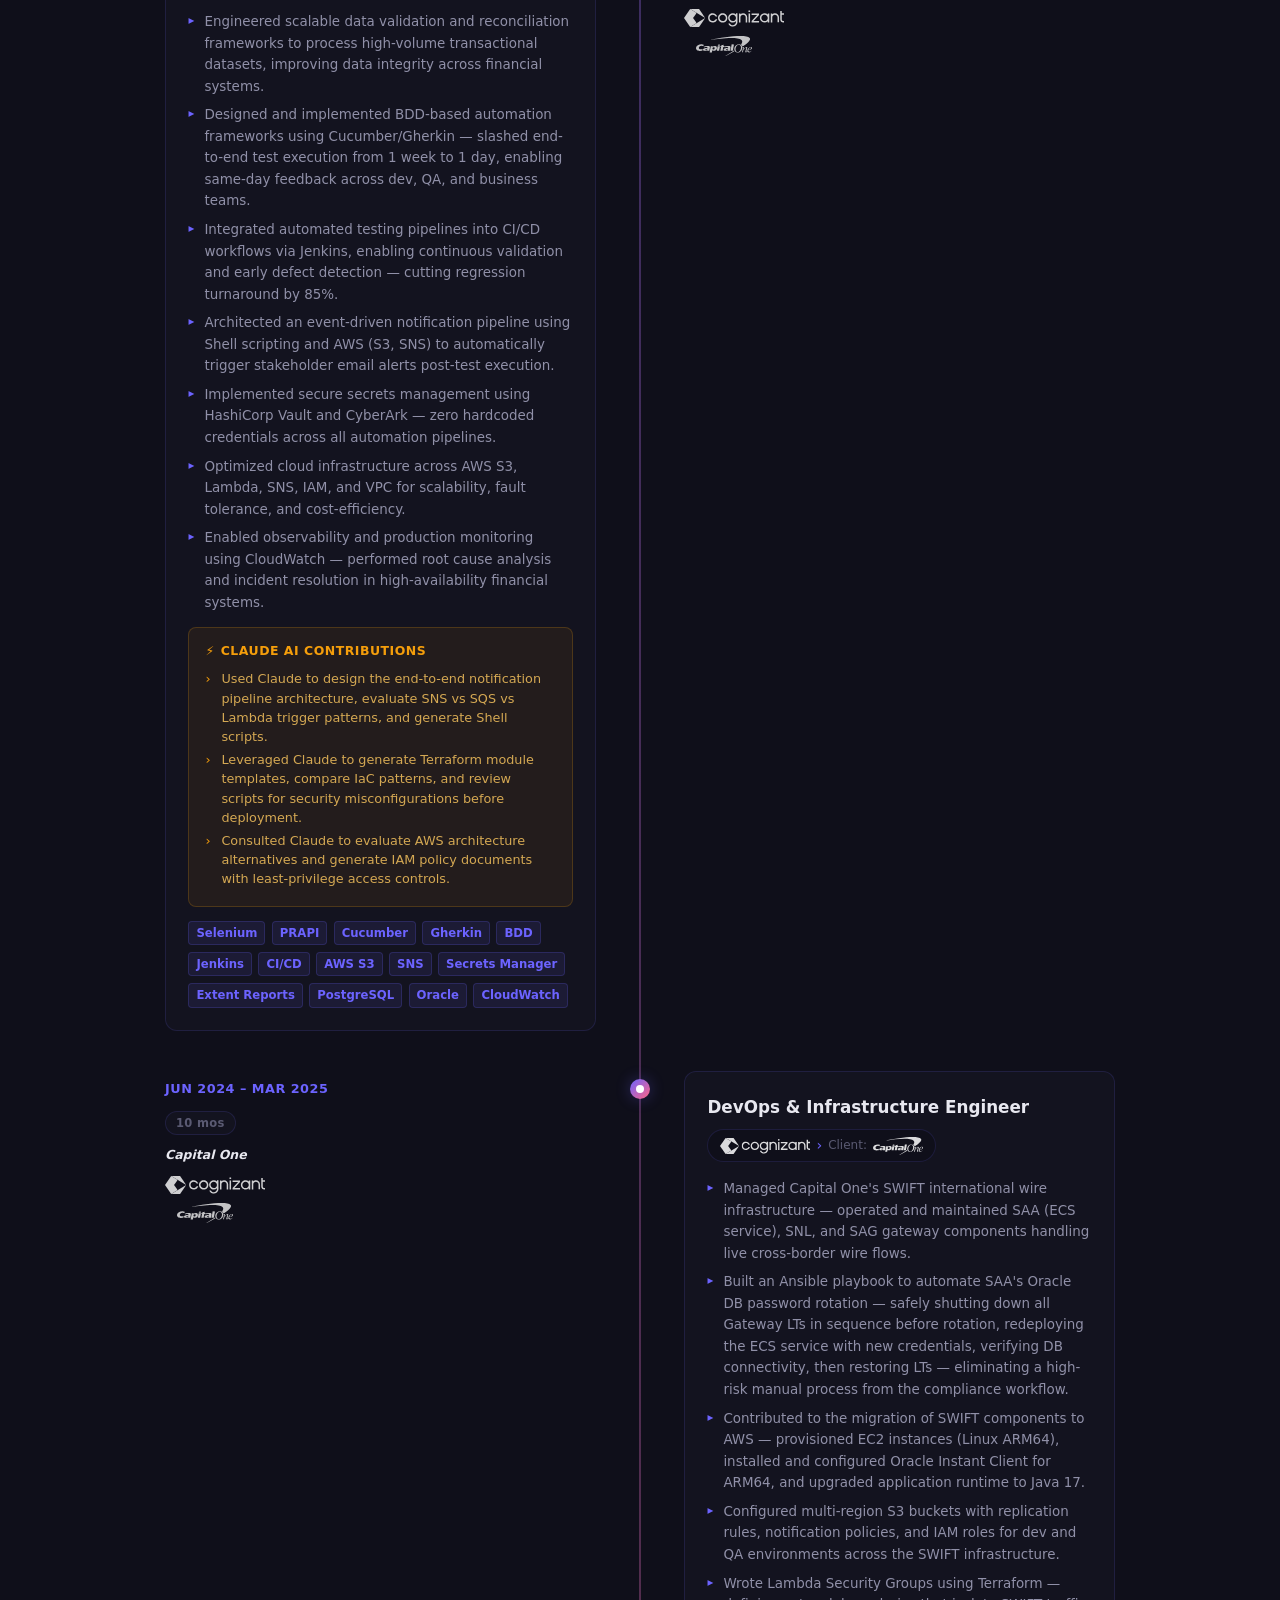
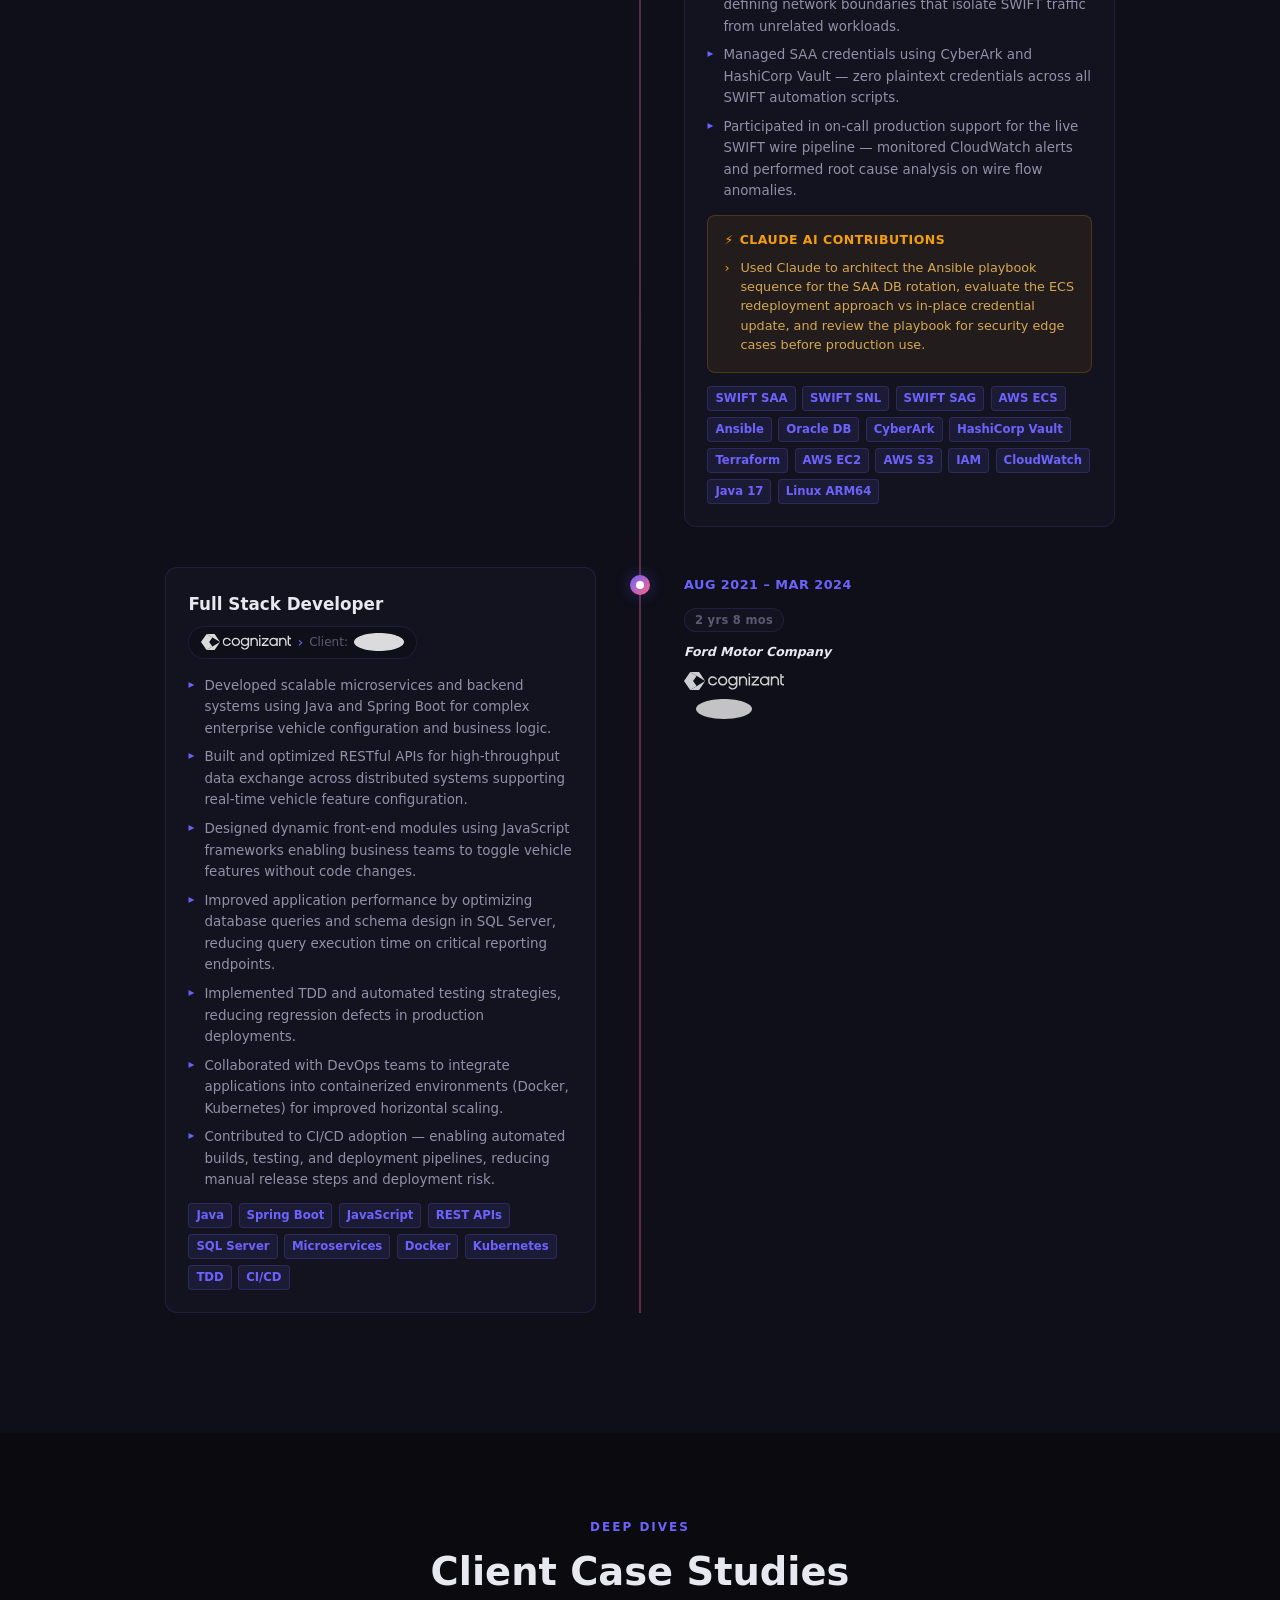
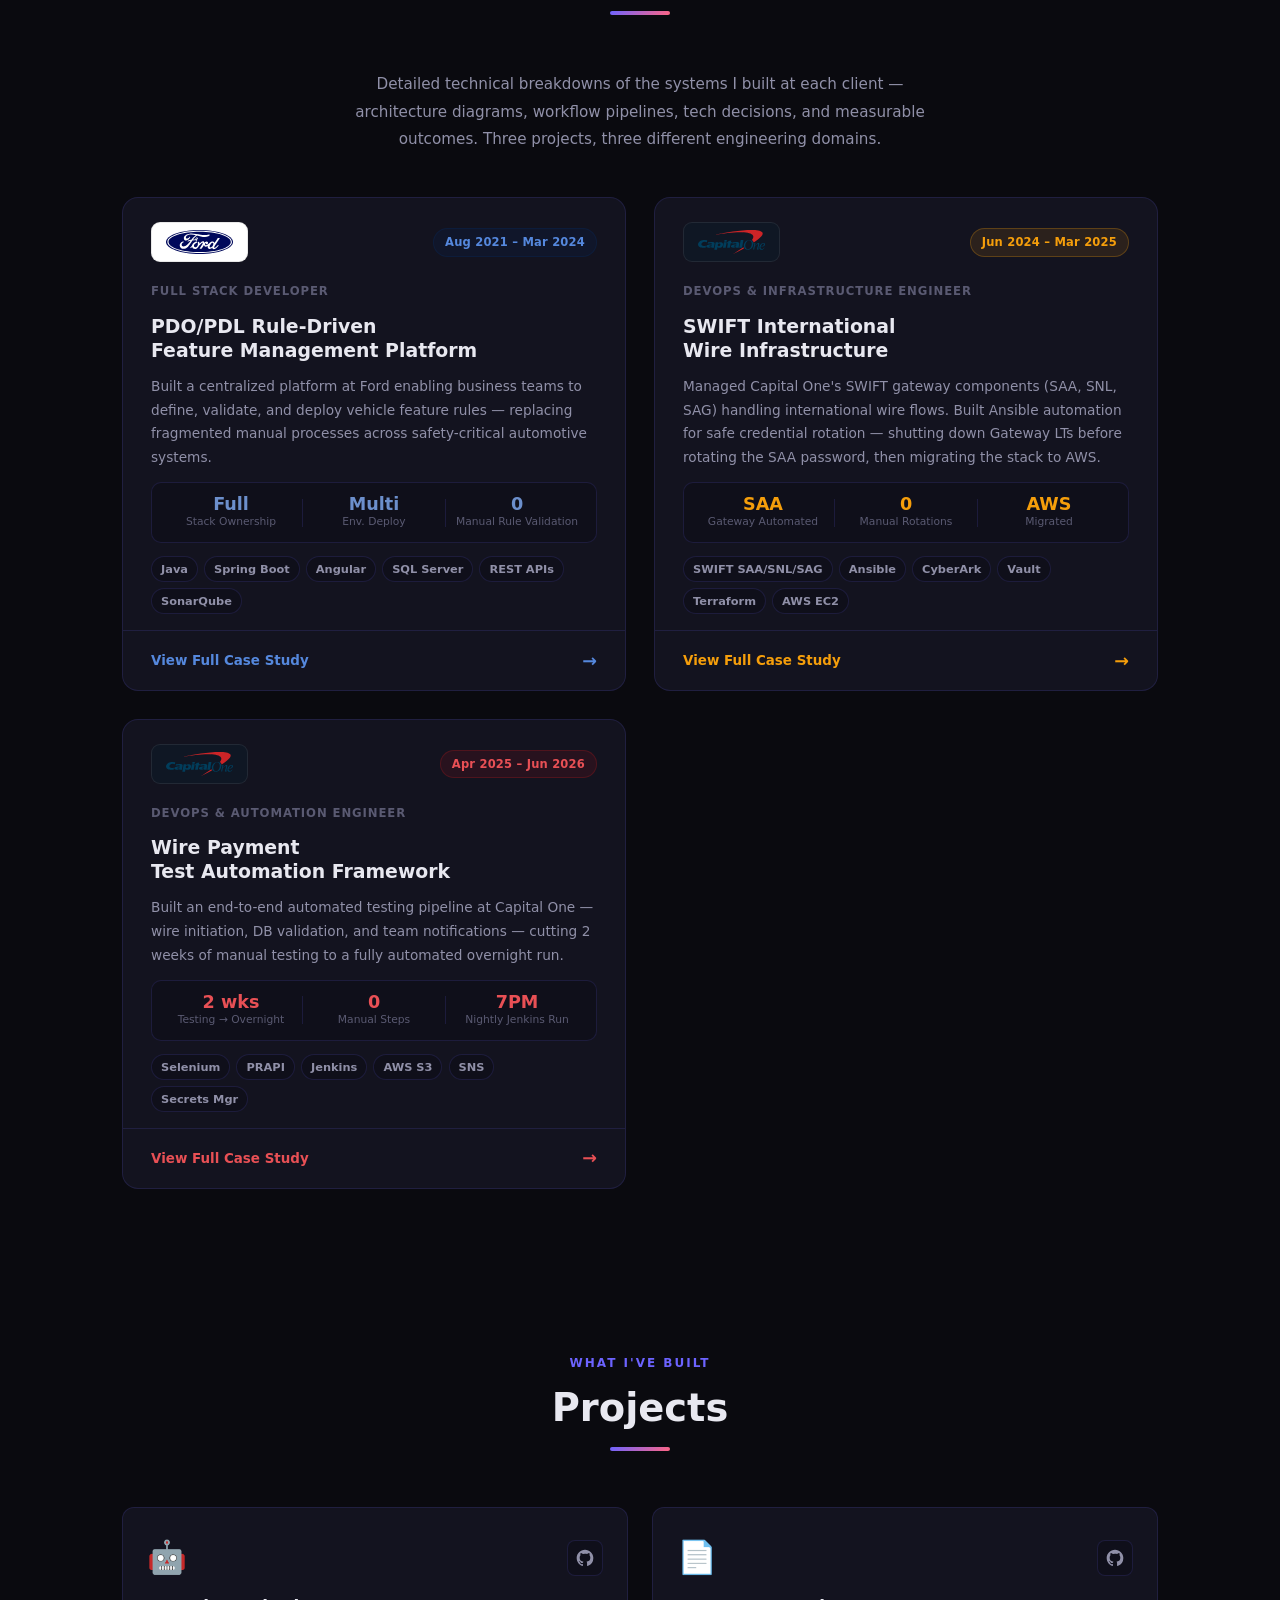
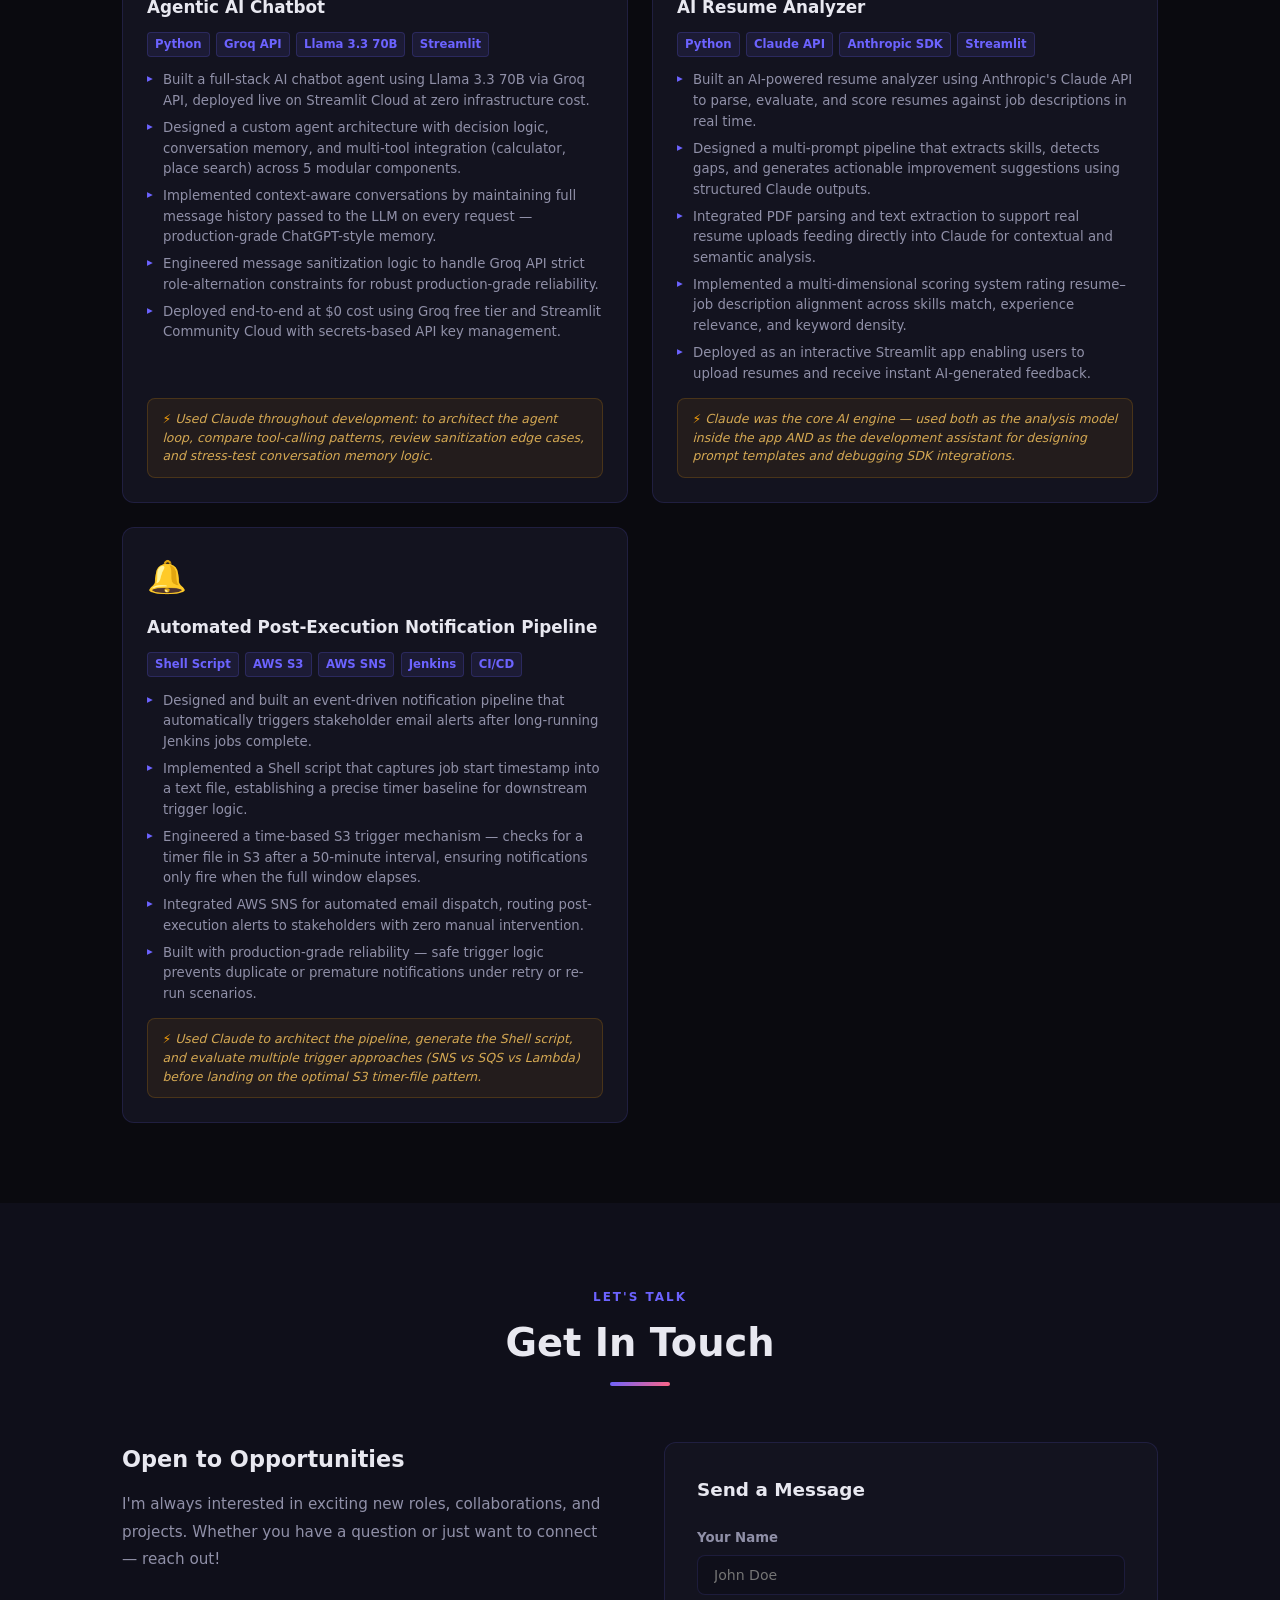
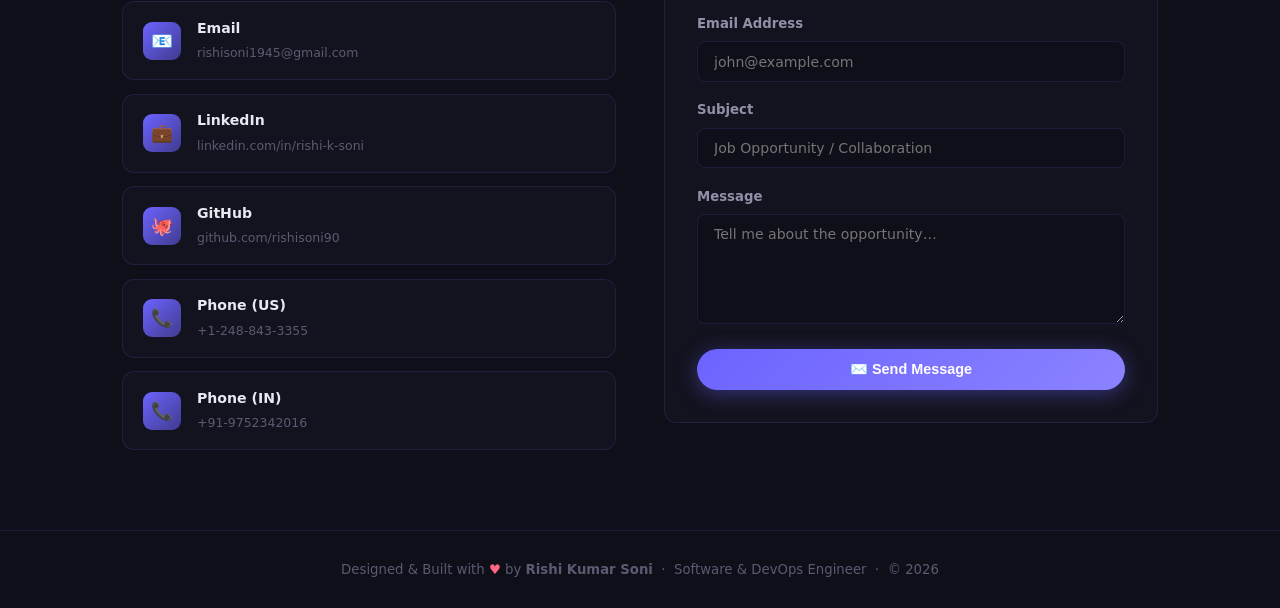
==== commit 60c4917f: "update nextera info" ====
--- a/index.html
+++ b/index.html
@@ -137,9 +137,9 @@
 
           <div class="about-highlights">
             <div class="highlight-card">
-              <span class="highlight-icon">🏦</span>
+              <span class="highlight-icon">⚡</span>
               <div class="highlight-text">
-                <strong>Capital One</strong>
+                <strong>NextEra Energy</strong>
                 <span>via Cognizant · Current</span>
               </div>
             </div>
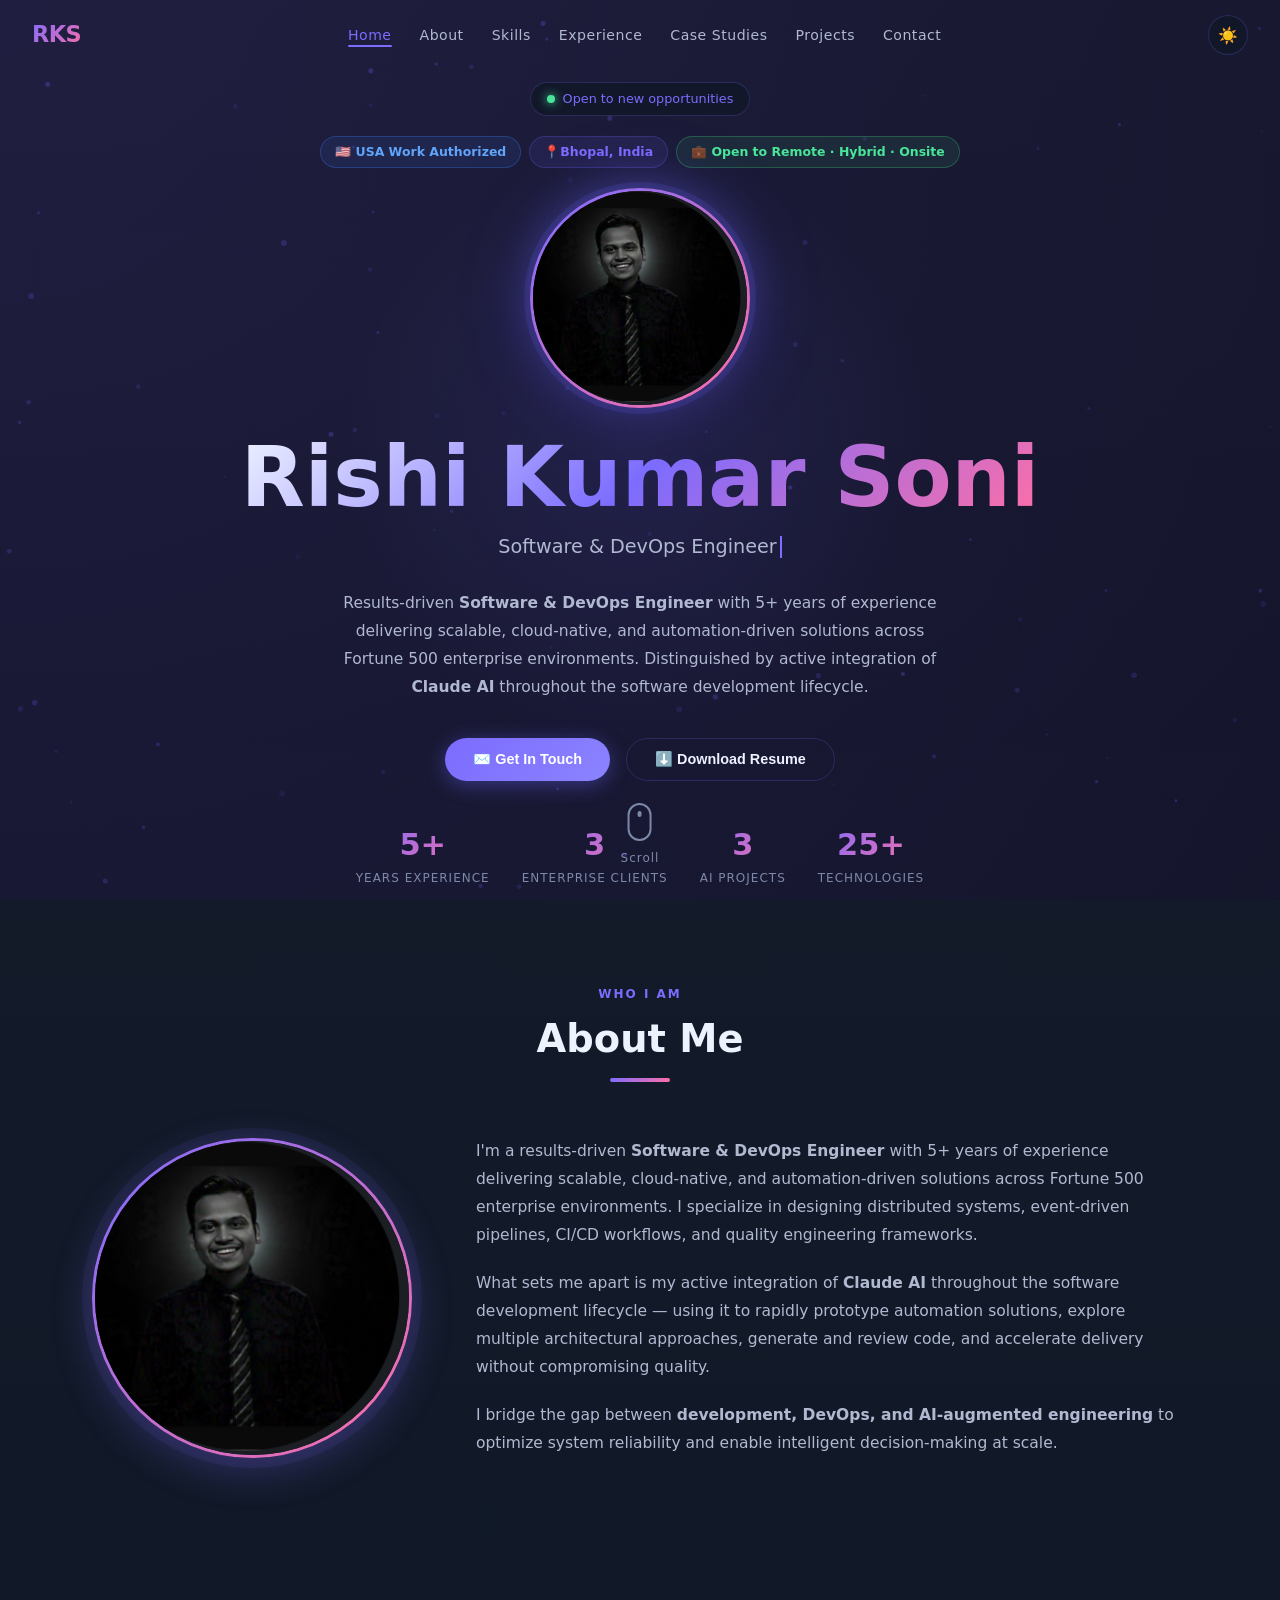
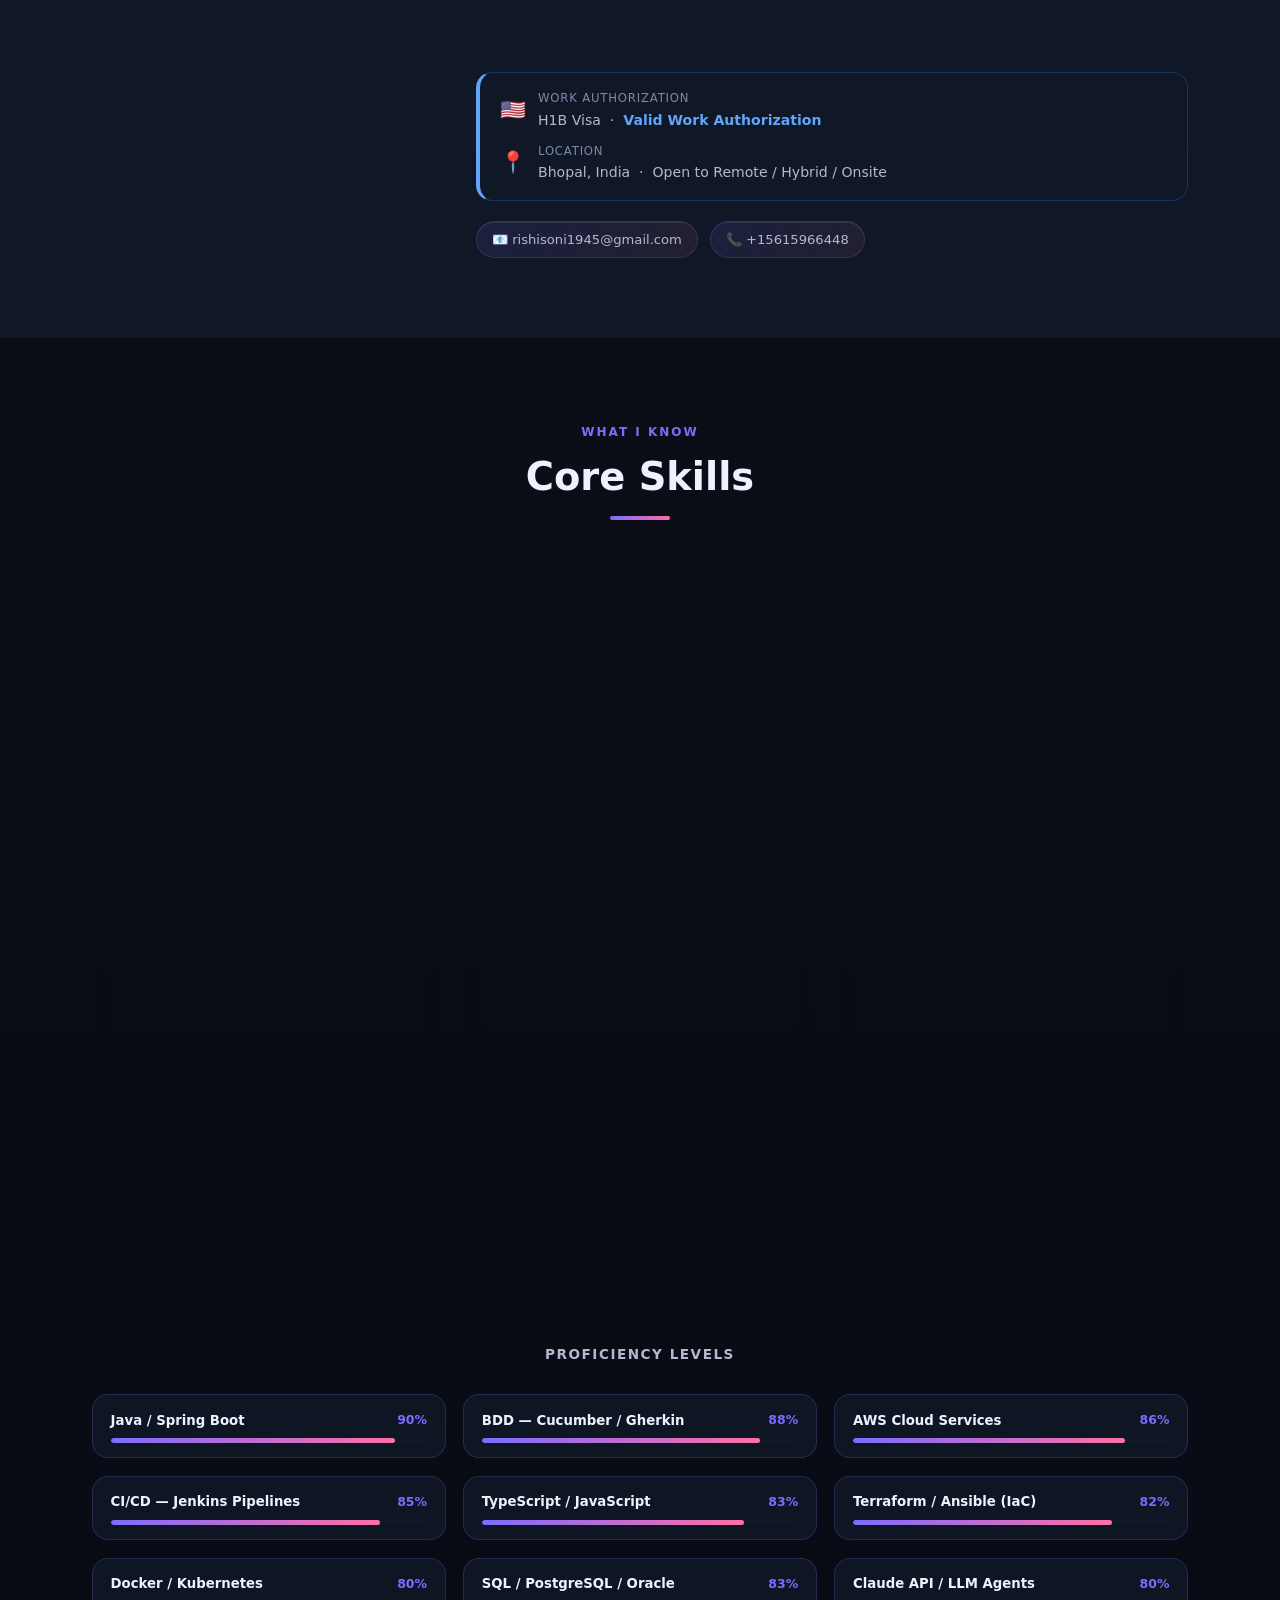
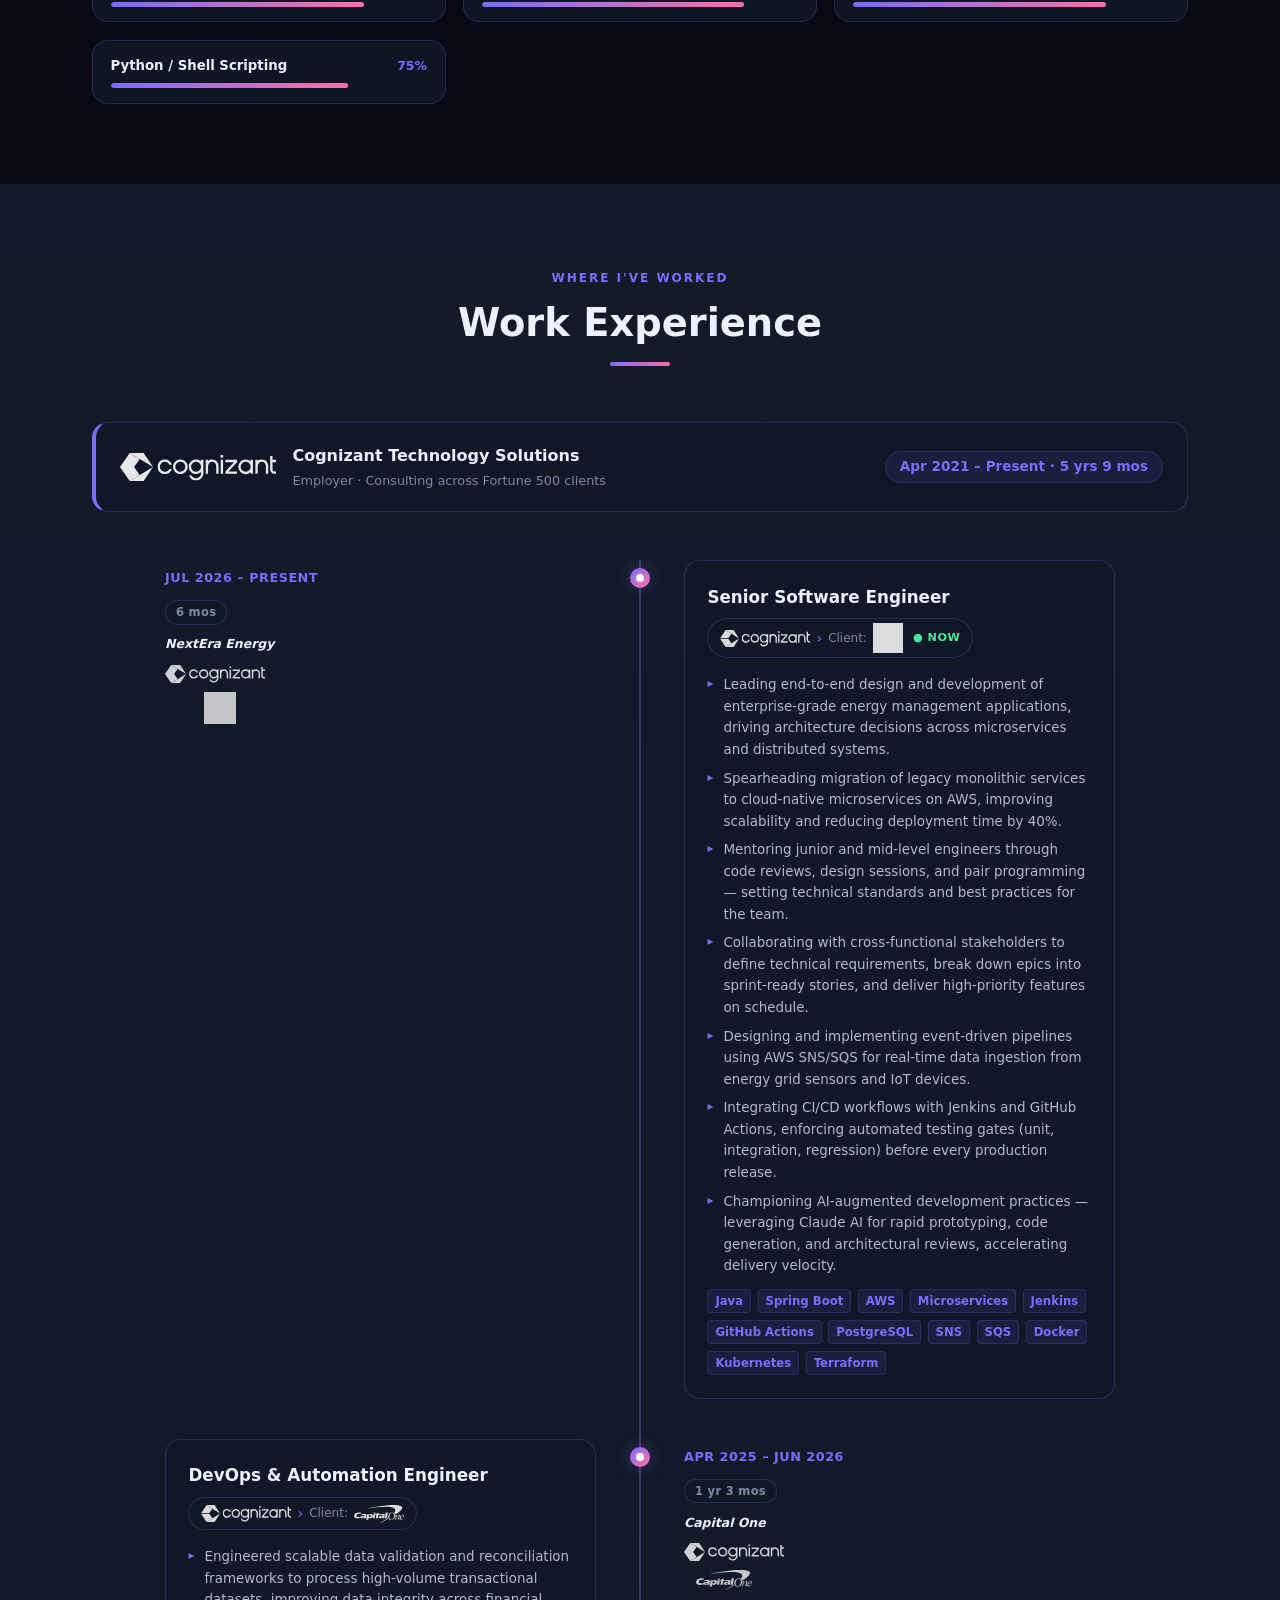
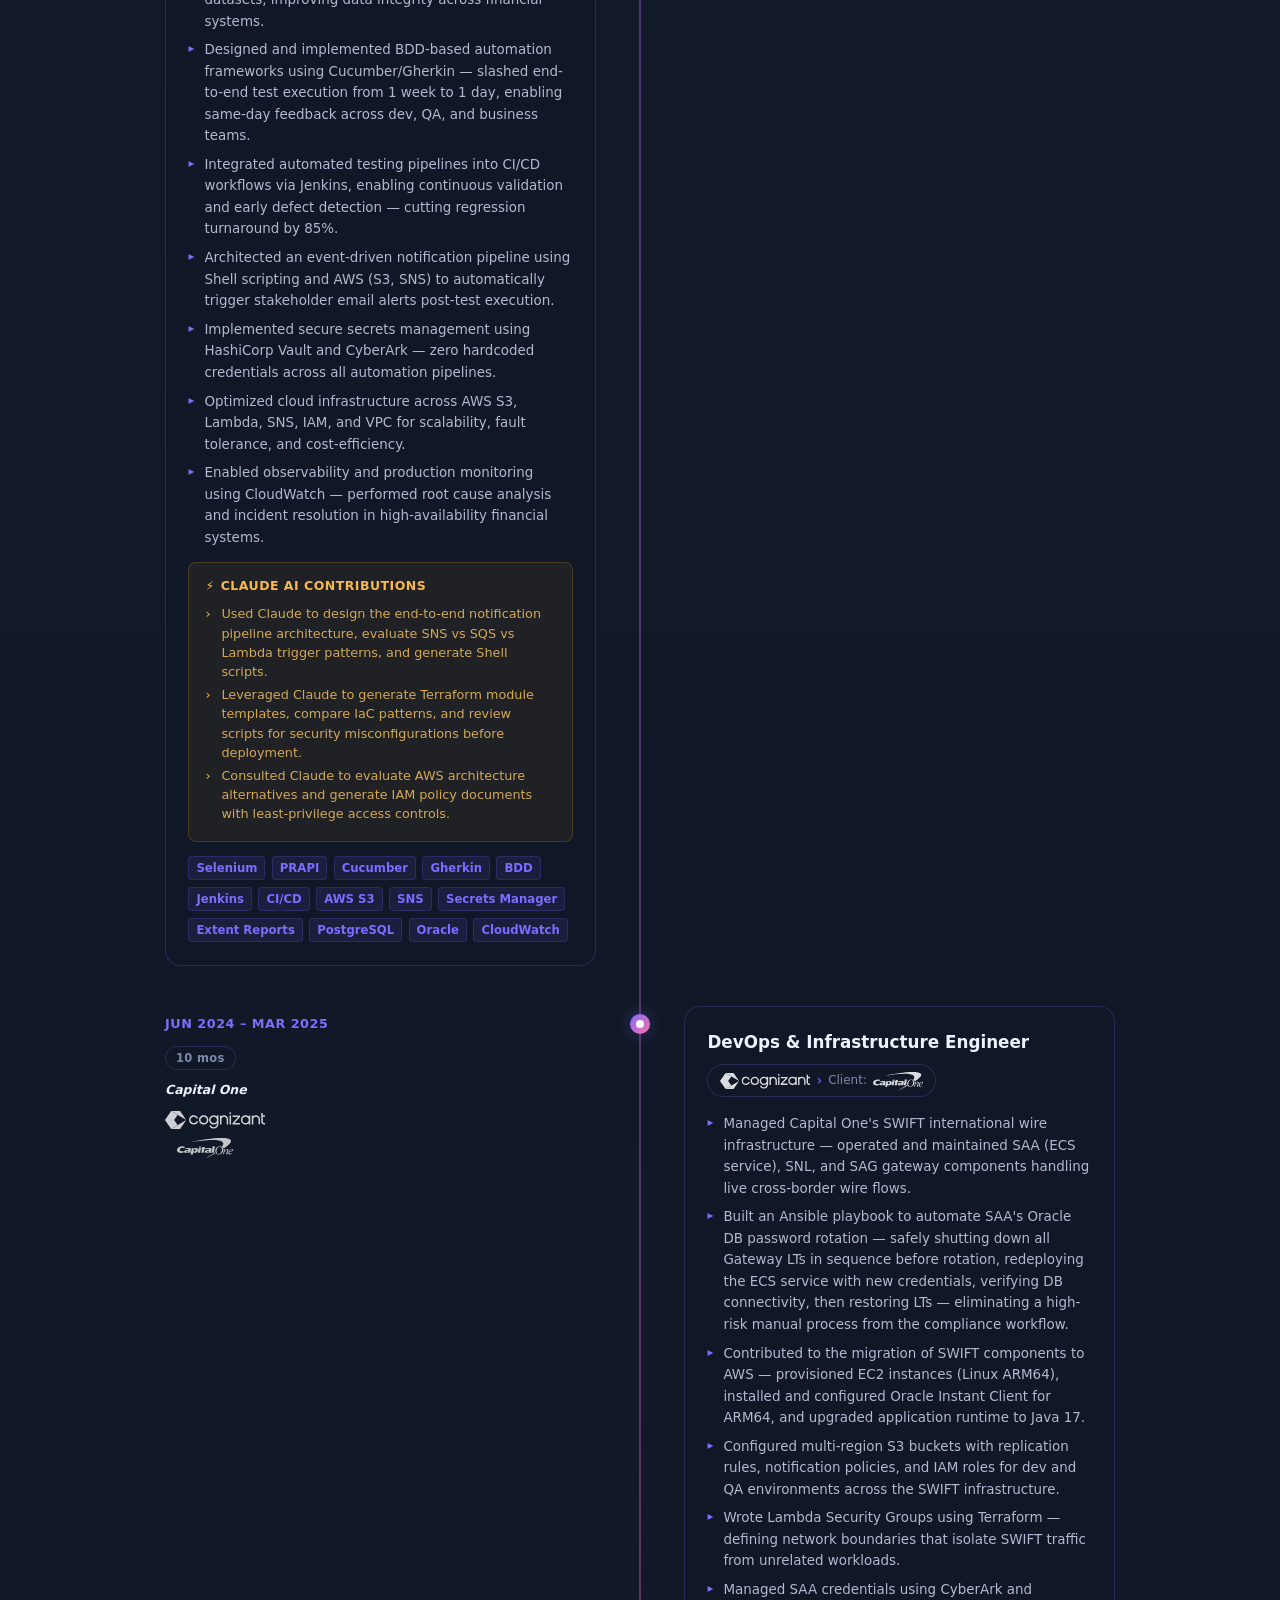
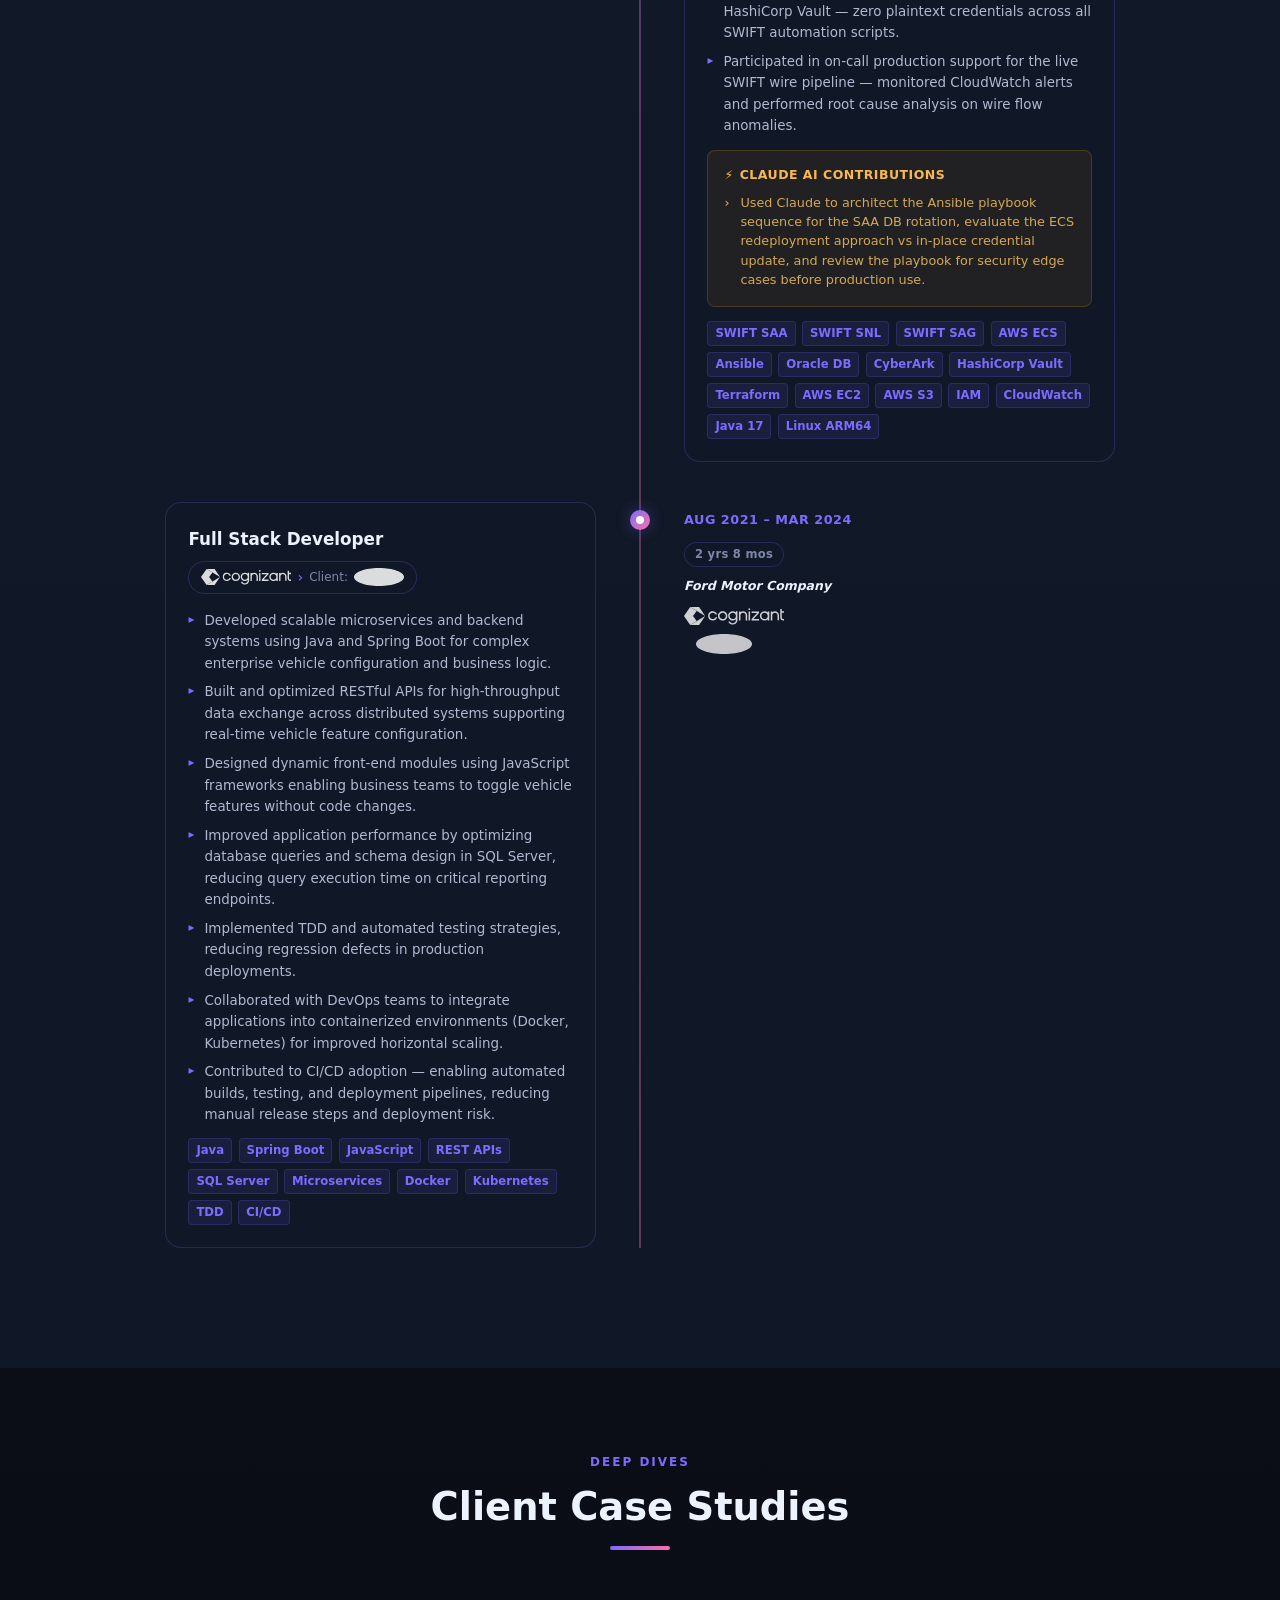
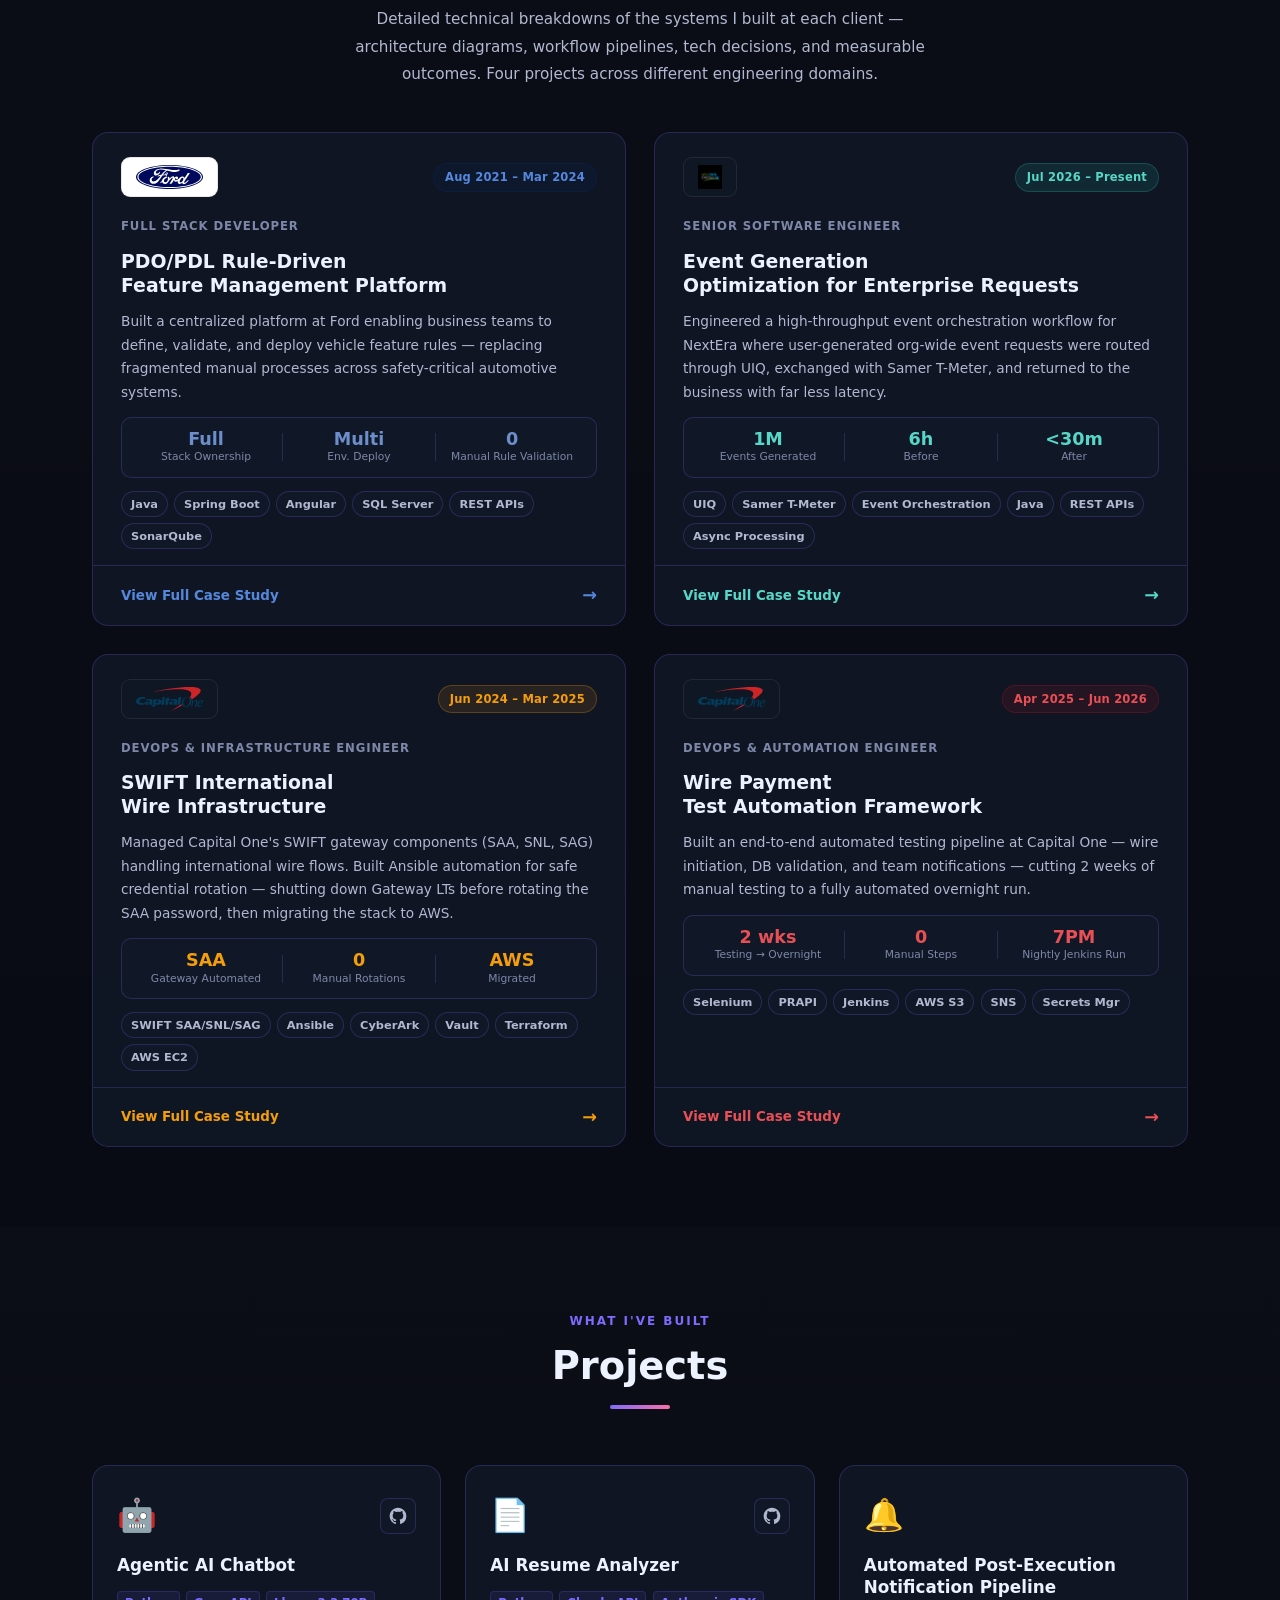
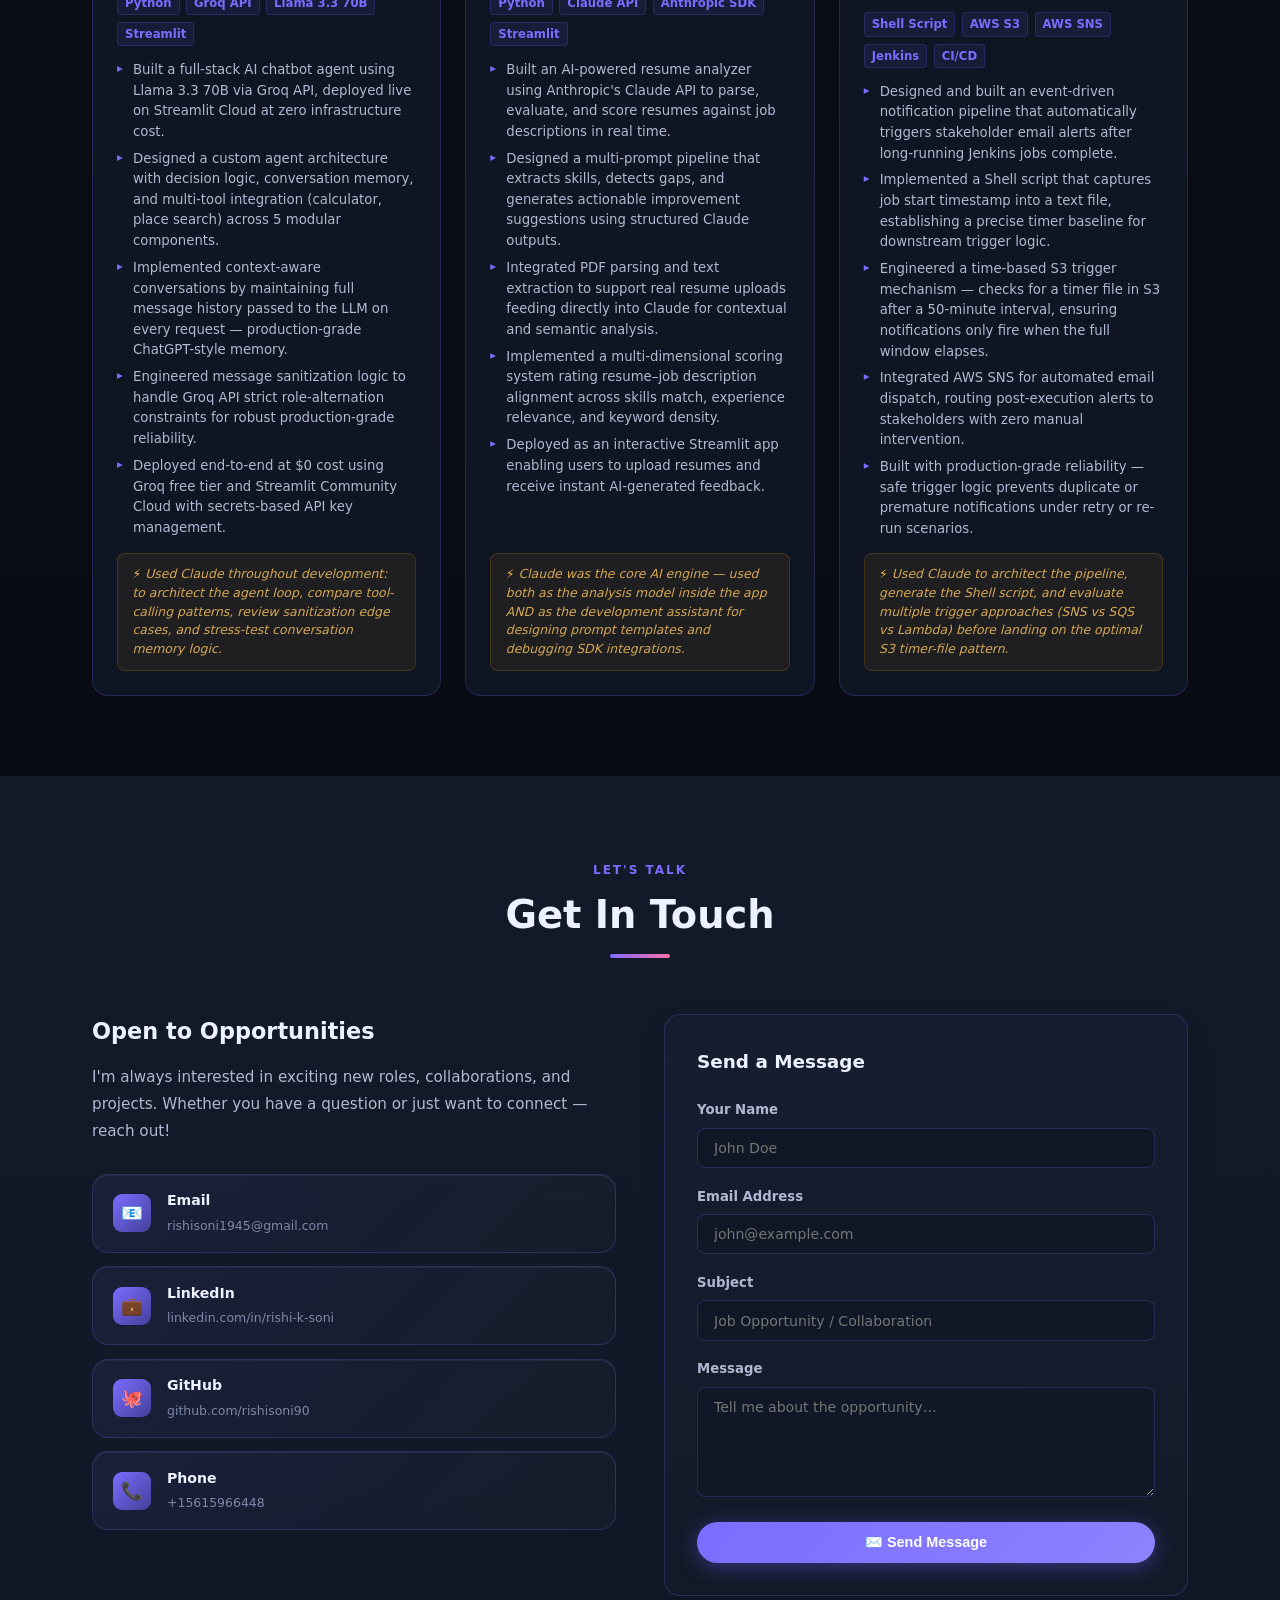
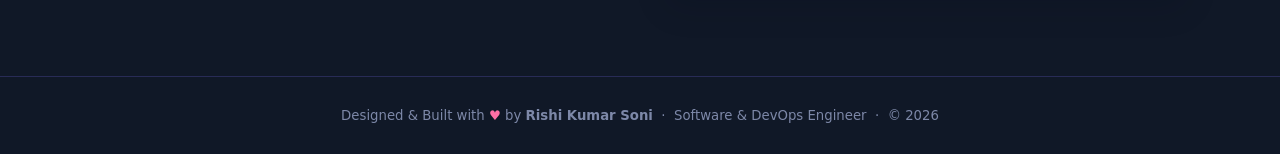
==== commit b98fb5b5: "Few changes" ====
--- a/index.html
+++ b/index.html
@@ -185,8 +185,7 @@
 
           <div class="contact-quick">
             <a href="mailto:rishisoni1945@gmail.com" class="contact-pill">📧 rishisoni1945@gmail.com</a>
-            <a href="tel:+12488433355" class="contact-pill">📞 +1-248-843-3355</a>
-            <a href="tel:+919752342016" class="contact-pill">📞 +91-9752342016</a>
+            <a href="tel:+15615966448" class="contact-pill">📞 +15615966448</a>
           </div>
         </div>
       </div>
@@ -244,7 +243,7 @@
         <div class="section-line"></div>
       </div>
       <p class="case-studies-intro reveal">
-        Detailed technical breakdowns of the systems I built at each client — architecture diagrams, workflow pipelines, tech decisions, and measurable outcomes. Three projects, three different engineering domains.
+        Detailed technical breakdowns of the systems I built at each client — architecture diagrams, workflow pipelines, tech decisions, and measurable outcomes. Four projects across different engineering domains.
       </p>
 
       <div class="case-studies-grid case-studies-grid--three">
@@ -300,6 +299,57 @@
           </div>
         </a>
 
+        <!-- ── NEXTERA CARD ── -->
+        <a href="nextera-detail.html" class="case-study-card case-study-card--nextera reveal" target="_blank" rel="noopener">
+          <div class="cs-card-glow"></div>
+
+          <div class="cs-card-top">
+            <div class="cs-logo-pill cs-logo-pill--dark">
+              <img src="nextera.png" alt="NextEra Energy" />
+            </div>
+            <span class="cs-badge cs-badge--nextera">Jul 2026 – Present</span>
+          </div>
+
+          <div class="cs-card-body">
+            <div class="cs-role">Senior Software Engineer</div>
+            <h3 class="cs-title">Event Generation<br>Optimization for Enterprise Requests</h3>
+            <p class="cs-desc">
+              Engineered a high-throughput event orchestration workflow for NextEra where user-generated org-wide event requests were routed through UIQ, exchanged with Samer T-Meter, and returned to the business with far less latency.
+            </p>
+
+            <div class="cs-impact-row">
+              <div class="cs-impact-cell">
+                <span class="cs-impact-num" style="color:#57d7c7;">1M</span>
+                <span class="cs-impact-lbl">Events Generated</span>
+              </div>
+              <div class="cs-impact-divider"></div>
+              <div class="cs-impact-cell">
+                <span class="cs-impact-num" style="color:#57d7c7;">6h</span>
+                <span class="cs-impact-lbl">Before</span>
+              </div>
+              <div class="cs-impact-divider"></div>
+              <div class="cs-impact-cell">
+                <span class="cs-impact-num" style="color:#57d7c7;">&lt;30m</span>
+                <span class="cs-impact-lbl">After</span>
+              </div>
+            </div>
+
+            <div class="cs-tags">
+              <span class="cs-tag">UIQ</span>
+              <span class="cs-tag">Samer T-Meter</span>
+              <span class="cs-tag">Event Orchestration</span>
+              <span class="cs-tag">Java</span>
+              <span class="cs-tag">REST APIs</span>
+              <span class="cs-tag">Async Processing</span>
+            </div>
+          </div>
+
+          <div class="cs-cta">
+            <span>View Full Case Study</span>
+            <span class="cs-arrow">→</span>
+          </div>
+        </a>
+
         <!-- ── CAPITAL ONE SWIFT CARD ── -->
         <a href="swift-detail.html" class="case-study-card case-study-card--swift reveal" target="_blank" rel="noopener">
           <div class="cs-card-glow"></div>
@@ -458,18 +508,11 @@
                 <span>github.com/rishisoni90</span>
               </div>
             </a>
-            <a class="contact-link" href="tel:+12488433355">
+            <a class="contact-link" href="tel:+15615966448">
               <div class="link-icon">📞</div>
               <div class="link-text">
-                <strong>Phone (US)</strong>
-                <span>+1-248-843-3355</span>
-              </div>
-            </a>
-            <a class="contact-link" href="tel:+919752342016">
-              <div class="link-icon">📞</div>
-              <div class="link-text">
-                <strong>Phone (IN)</strong>
-                <span>+91-9752342016</span>
+                <strong>Phone</strong>
+                <span>+15615966448</span>
               </div>
             </a>
           </div>
--- a/styles.css
+++ b/styles.css
@@ -1,33 +1,33 @@
 /* ===== CSS VARIABLES & RESET ===== */
 :root {
-  --bg-primary: #0a0a0f;
-  --bg-secondary: #0f0f1a;
-  --bg-card: #13131f;
-  --bg-card-hover: #1a1a2e;
-  --accent: #6c63ff;
-  --accent-2: #ff6584;
-  --accent-3: #43e97b;
-  --accent-ai: #f59e0b;
-  --text-primary: #e8e8f0;
-  --text-secondary: #9090a8;
-  --text-muted: #5a5a72;
-  --border: rgba(108, 99, 255, 0.15);
-  --glow: rgba(108, 99, 255, 0.3);
+  --bg-primary: #090b14;
+  --bg-secondary: #101827;
+  --bg-card: rgba(17, 24, 39, 0.8);
+  --bg-card-hover: rgba(24, 35, 57, 0.95);
+  --accent: #7c6cff;
+  --accent-2: #ff6fa6;
+  --accent-3: #49e69a;
+  --accent-ai: #f8b84d;
+  --text-primary: #edf2ff;
+  --text-secondary: #b1b9d1;
+  --text-muted: #7d88a8;
+  --border: rgba(124, 108, 255, 0.22);
+  --glow: rgba(124, 108, 255, 0.32);
   --nav-height: 70px;
   --transition: 0.3s cubic-bezier(0.4, 0, 0.2, 1);
-  --radius: 12px;
+  --radius: 16px;
 }
 
 [data-theme="light"] {
-  --bg-primary: #f0f0f8;
-  --bg-secondary: #e8e8f5;
-  --bg-card: #ffffff;
-  --bg-card-hover: #f5f5ff;
-  --text-primary: #1a1a2e;
-  --text-secondary: #4a4a6a;
-  --text-muted: #8a8aaa;
-  --border: rgba(108, 99, 255, 0.2);
-  --glow: rgba(108, 99, 255, 0.15);
+  --bg-primary: #eef3ff;
+  --bg-secondary: #edf0fa;
+  --bg-card: rgba(255, 255, 255, 0.82);
+  --bg-card-hover: rgba(255, 255, 255, 0.96);
+  --text-primary: #191d2c;
+  --text-secondary: #4a5672;
+  --text-muted: #7782a1;
+  --border: rgba(124, 108, 255, 0.16);
+  --glow: rgba(124, 108, 255, 0.12);
 }
 
 *, *::before, *::after {
@@ -48,11 +48,21 @@
 
 body {
   font-family: 'Segoe UI', system-ui, -apple-system, sans-serif;
-  background: var(--bg-primary);
+  background:
+    radial-gradient(circle at top left, rgba(124, 108, 255, 0.18), transparent 30%),
+    radial-gradient(circle at bottom right, rgba(255, 111, 166, 0.12), transparent 28%),
+    linear-gradient(180deg, var(--bg-primary) 0%, #0e1422 100%);
   color: var(--text-primary);
   line-height: 1.6;
   overflow-x: hidden;
   transition: background var(--transition), color var(--transition);
+}
+
+[data-theme="light"] body {
+  background:
+    radial-gradient(circle at top left, rgba(124, 108, 255, 0.12), transparent 30%),
+    radial-gradient(circle at bottom right, rgba(255, 111, 166, 0.08), transparent 22%),
+    linear-gradient(180deg, var(--bg-primary) 0%, #f6f7fd 100%);
 }
 
 /* ===== CANVAS PARTICLES ===== */
@@ -456,8 +466,16 @@
   padding: 5rem 0;
 }
 
+section::before {
+  content: "";
+  position: absolute;
+  inset: 0;
+  background: linear-gradient(180deg, rgba(255,255,255,0.01), rgba(255,255,255,0));
+  pointer-events: none;
+}
+
 .container {
-  max-width: 1100px;
+  max-width: 1160px;
   margin: 0 auto;
   padding: 0 2rem;
 }
@@ -517,7 +535,7 @@
   border: 3px solid transparent;
   background: linear-gradient(var(--bg-secondary), var(--bg-secondary)) padding-box,
               linear-gradient(135deg, var(--accent), var(--accent-2)) border-box;
-  box-shadow: 0 8px 40px rgba(108,99,255,0.25);
+  box-shadow: 0 12px 40px rgba(124, 108, 255, 0.28), 0 0 0 10px rgba(124, 108, 255, 0.08);
   display: block;
 }
 
@@ -537,7 +555,7 @@
 }
 
 .highlight-card {
-  background: var(--bg-card);
+  background: linear-gradient(180deg, rgba(255,255,255,0.02), rgba(124, 108, 255, 0.04));
   border: 1px solid var(--border);
   border-radius: var(--radius);
   padding: 0.85rem 1rem;
@@ -545,12 +563,13 @@
   align-items: center;
   gap: 0.75rem;
   transition: all var(--transition);
+  backdrop-filter: blur(10px);
 }
 
 .highlight-card:hover {
   border-color: var(--accent);
   transform: translateY(-2px);
-  box-shadow: 0 4px 20px var(--glow);
+  box-shadow: 0 12px 26px rgba(124, 108, 255, 0.14);
 }
 
 .highlight-icon { font-size: 1.4rem; }
@@ -610,20 +629,22 @@
 }
 
 .contact-pill {
-  background: var(--bg-card);
+  background: linear-gradient(135deg, rgba(124,108,255,0.1), rgba(255,111,166,0.08));
   border: 1px solid var(--border);
   border-radius: 50px;
-  padding: 6px 14px;
+  padding: 7px 15px;
   font-size: 0.82rem;
   color: var(--text-secondary);
   text-decoration: none;
   transition: all var(--transition);
+  box-shadow: inset 0 1px 0 rgba(255,255,255,0.08);
 }
 
 .contact-pill:hover {
   border-color: var(--accent);
   color: var(--accent);
-  background: rgba(108,99,255,0.07);
+  background: rgba(124,108,255,0.13);
+  transform: translateY(-1px);
 }
 
 /* ===== SKILLS ===== */
@@ -637,16 +658,17 @@
 }
 
 .skill-category {
-  background: var(--bg-card);
+  background: linear-gradient(180deg, rgba(255,255,255,0.02), rgba(124,108,255,0.02));
   border: 1px solid var(--border);
   border-radius: var(--radius);
   padding: 1.4rem;
   transition: all var(--transition);
+  backdrop-filter: blur(8px);
 }
 
 .skill-category:hover {
   border-color: var(--accent);
-  box-shadow: 0 8px 30px var(--glow);
+  box-shadow: 0 12px 32px rgba(124,108,255,0.14);
   transform: translateY(-4px);
 }
 
@@ -1242,19 +1264,20 @@
   display: flex;
   align-items: center;
   gap: 1rem;
-  background: var(--bg-card);
+  background: linear-gradient(135deg, rgba(124,108,255,0.08), rgba(255,255,255,0.02));
   border: 1px solid var(--border);
   border-radius: var(--radius);
   padding: 0.9rem 1.25rem;
   text-decoration: none;
   color: var(--text-primary);
   transition: all var(--transition);
+  box-shadow: inset 0 1px 0 rgba(255,255,255,0.06);
 }
 
 .contact-link:hover {
   border-color: var(--accent);
-  transform: translateX(4px);
-  box-shadow: 0 4px 20px var(--glow);
+  transform: translateX(4px) translateY(-1px);
+  box-shadow: 0 8px 24px rgba(124,108,255,0.14);
 }
 
 .contact-link .link-icon {
@@ -1279,10 +1302,11 @@
 }
 
 .contact-form {
-  background: var(--bg-card);
+  background: linear-gradient(180deg, rgba(124,108,255,0.04), rgba(255,255,255,0.01));
   border: 1px solid var(--border);
   border-radius: var(--radius);
   padding: 2rem;
+  box-shadow: 0 14px 32px rgba(2,6,23,0.12);
 }
 
 .contact-form h3 {
@@ -1574,9 +1598,10 @@
   transition: opacity 0.3s ease;
   border-radius: 16px;
 }
-.case-study-card--ford  .cs-card-glow { background: radial-gradient(ellipse at 0% 0%, rgba(0,52,118,0.12) 0%, transparent 60%); }
-.case-study-card--c1    .cs-card-glow { background: radial-gradient(ellipse at 0% 0%, rgba(212,23,30,0.10) 0%, transparent 60%); }
-.case-study-card:hover  .cs-card-glow { opacity: 1; }
+.case-study-card--ford    .cs-card-glow { background: radial-gradient(ellipse at 0% 0%, rgba(0,52,118,0.12) 0%, transparent 60%); }
+.case-study-card--c1      .cs-card-glow { background: radial-gradient(ellipse at 0% 0%, rgba(212,23,30,0.10) 0%, transparent 60%); }
+.case-study-card--nextera .cs-card-glow { background: radial-gradient(ellipse at 0% 0%, rgba(36,174,160,0.14) 0%, transparent 60%); }
+.case-study-card:hover    .cs-card-glow { opacity: 1; }
 
 /* ── Ford hover ── */
 .case-study-card--ford:hover {
@@ -1595,6 +1620,12 @@
   transform: translateY(-7px);
   border-color: rgba(245,158,11,0.5);
   box-shadow: 0 20px 50px rgba(245,158,11,0.12), 0 4px 16px rgba(0,0,0,0.35);
+}
+
+.case-study-card--nextera:hover {
+  transform: translateY(-7px);
+  border-color: rgba(36,174,160,0.55);
+  box-shadow: 0 20px 50px rgba(36,174,160,0.17), 0 4px 16px rgba(0,0,0,0.35);
 }
 
 /* ── Top row: logo + badge ── */
@@ -1657,6 +1688,12 @@
   border: 1px solid rgba(245,158,11,0.25);
 }
 
+.cs-badge--nextera {
+  background: rgba(36,174,160,0.13);
+  color: #57d7c7;
+  border: 1px solid rgba(36,174,160,0.28);
+}
+
 /* ── Body ── */
 .cs-card-body {
   flex: 1;
@@ -1683,9 +1720,10 @@
   color: var(--text-primary);
   transition: color 0.2s ease;
 }
-.case-study-card--ford:hover  .cs-title { color: #6090d8; }
-.case-study-card--c1:hover    .cs-title { color: #e85055; }
-.case-study-card--swift:hover .cs-title { color: #f59e0b; }
+.case-study-card--ford:hover    .cs-title { color: #6090d8; }
+.case-study-card--c1:hover      .cs-title { color: #e85055; }
+.case-study-card--swift:hover   .cs-title { color: #f59e0b; }
+.case-study-card--nextera:hover .cs-title { color: #57d7c7; }
 
 .cs-desc {
   font-size: 0.855rem;
@@ -1749,9 +1787,10 @@
   border: 1px solid var(--border);
   transition: border-color 0.2s, color 0.2s;
 }
-.case-study-card--ford:hover  .cs-tag { border-color: rgba(0,52,118,0.3); color: #7aaae8; }
-.case-study-card--c1:hover   .cs-tag { border-color: rgba(212,23,30,0.3); color: #e87a7d; }
-.case-study-card--swift:hover .cs-tag { border-color: rgba(245,158,11,0.3); color: #fbbf24; }
+.case-study-card--ford:hover    .cs-tag { border-color: rgba(0,52,118,0.3); color: #7aaae8; }
+.case-study-card--c1:hover      .cs-tag { border-color: rgba(212,23,30,0.3); color: #e87a7d; }
+.case-study-card--swift:hover   .cs-tag { border-color: rgba(245,158,11,0.3); color: #fbbf24; }
+.case-study-card--nextera:hover .cs-tag { border-color: rgba(36,174,160,0.35); color: #7ae0d4; }
 
 /* ── CTA footer row ── */
 .cs-cta {
@@ -1766,9 +1805,10 @@
   font-weight: 700;
   transition: background 0.2s;
 }
-.case-study-card--ford  .cs-cta { color: #5588dd; }
-.case-study-card--c1   .cs-cta { color: #e85055; }
-.case-study-card--swift .cs-cta { color: #f59e0b; }
+.case-study-card--ford    .cs-cta { color: #5588dd; }
+.case-study-card--c1      .cs-cta { color: #e85055; }
+.case-study-card--swift   .cs-cta { color: #f59e0b; }
+.case-study-card--nextera .cs-cta { color: #57d7c7; }
 .case-study-card:hover .cs-cta { background: rgba(255,255,255,0.025); }
 
 .cs-arrow {
